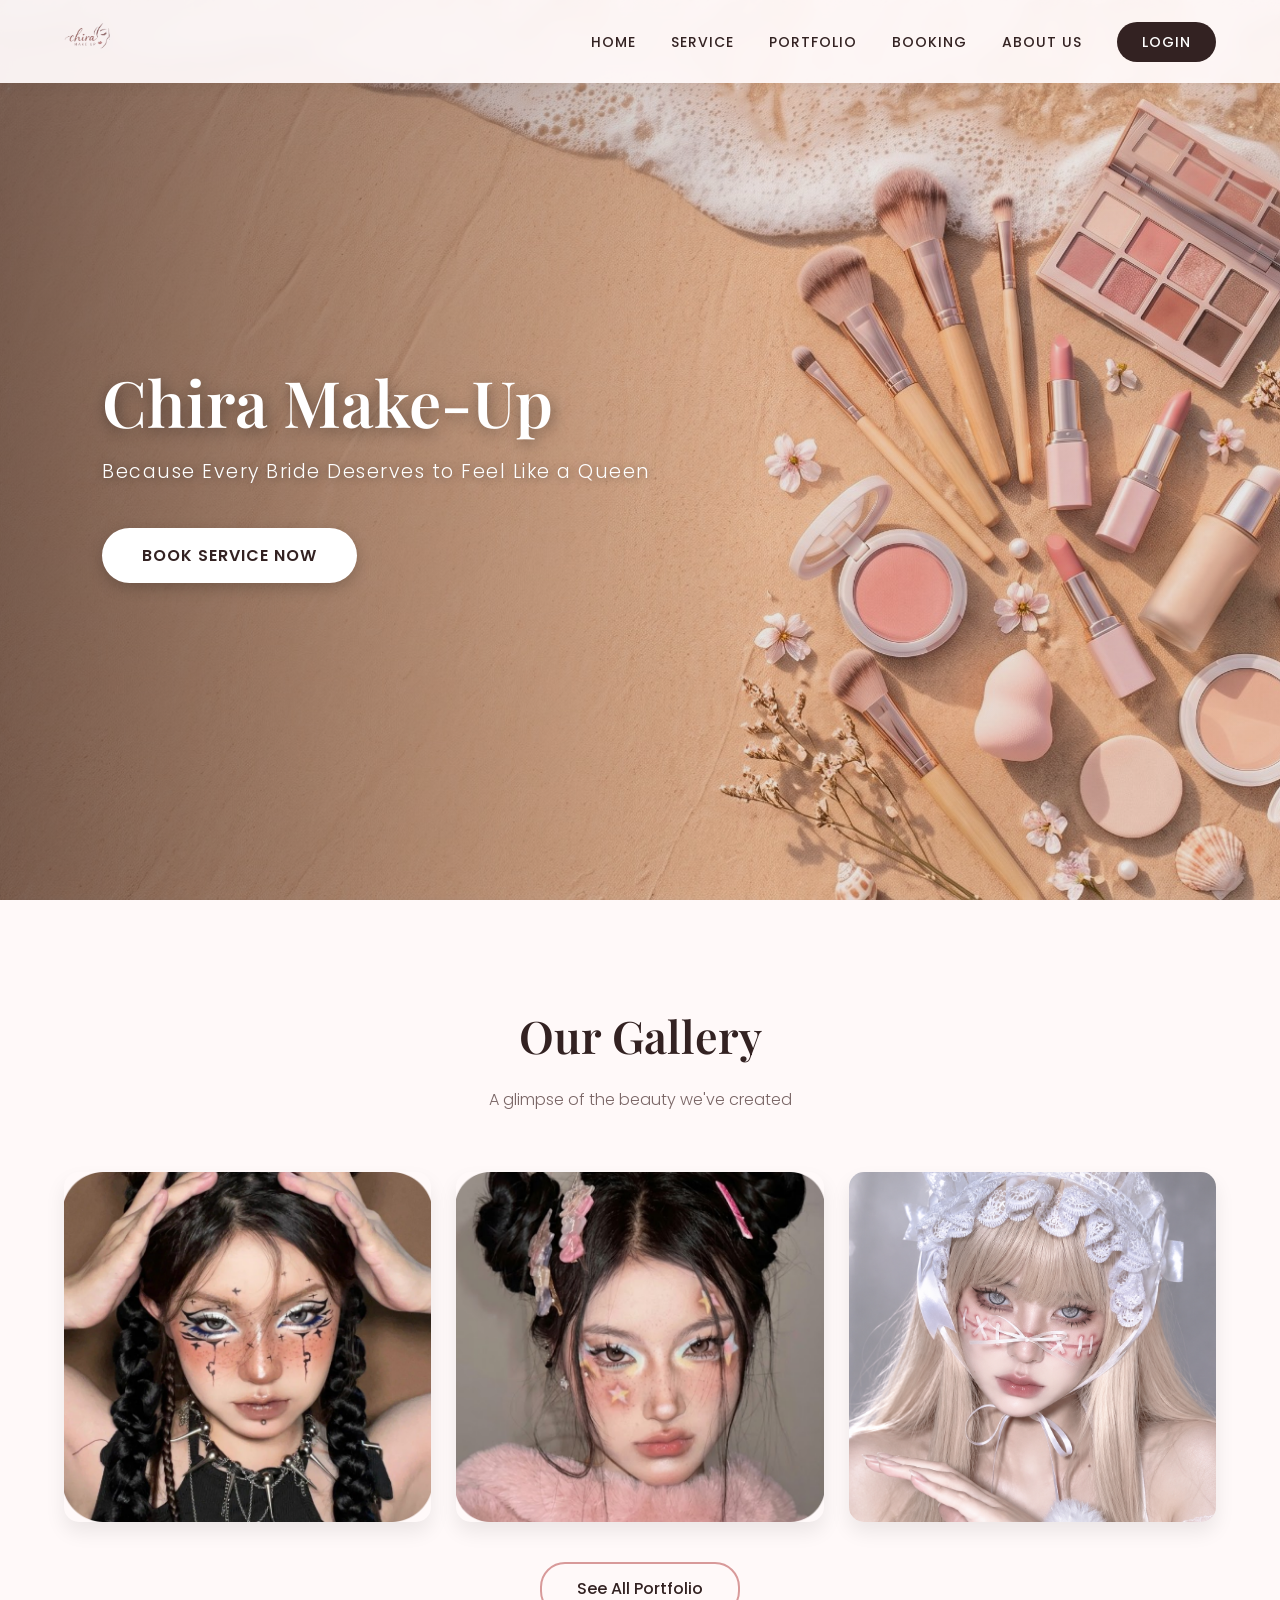
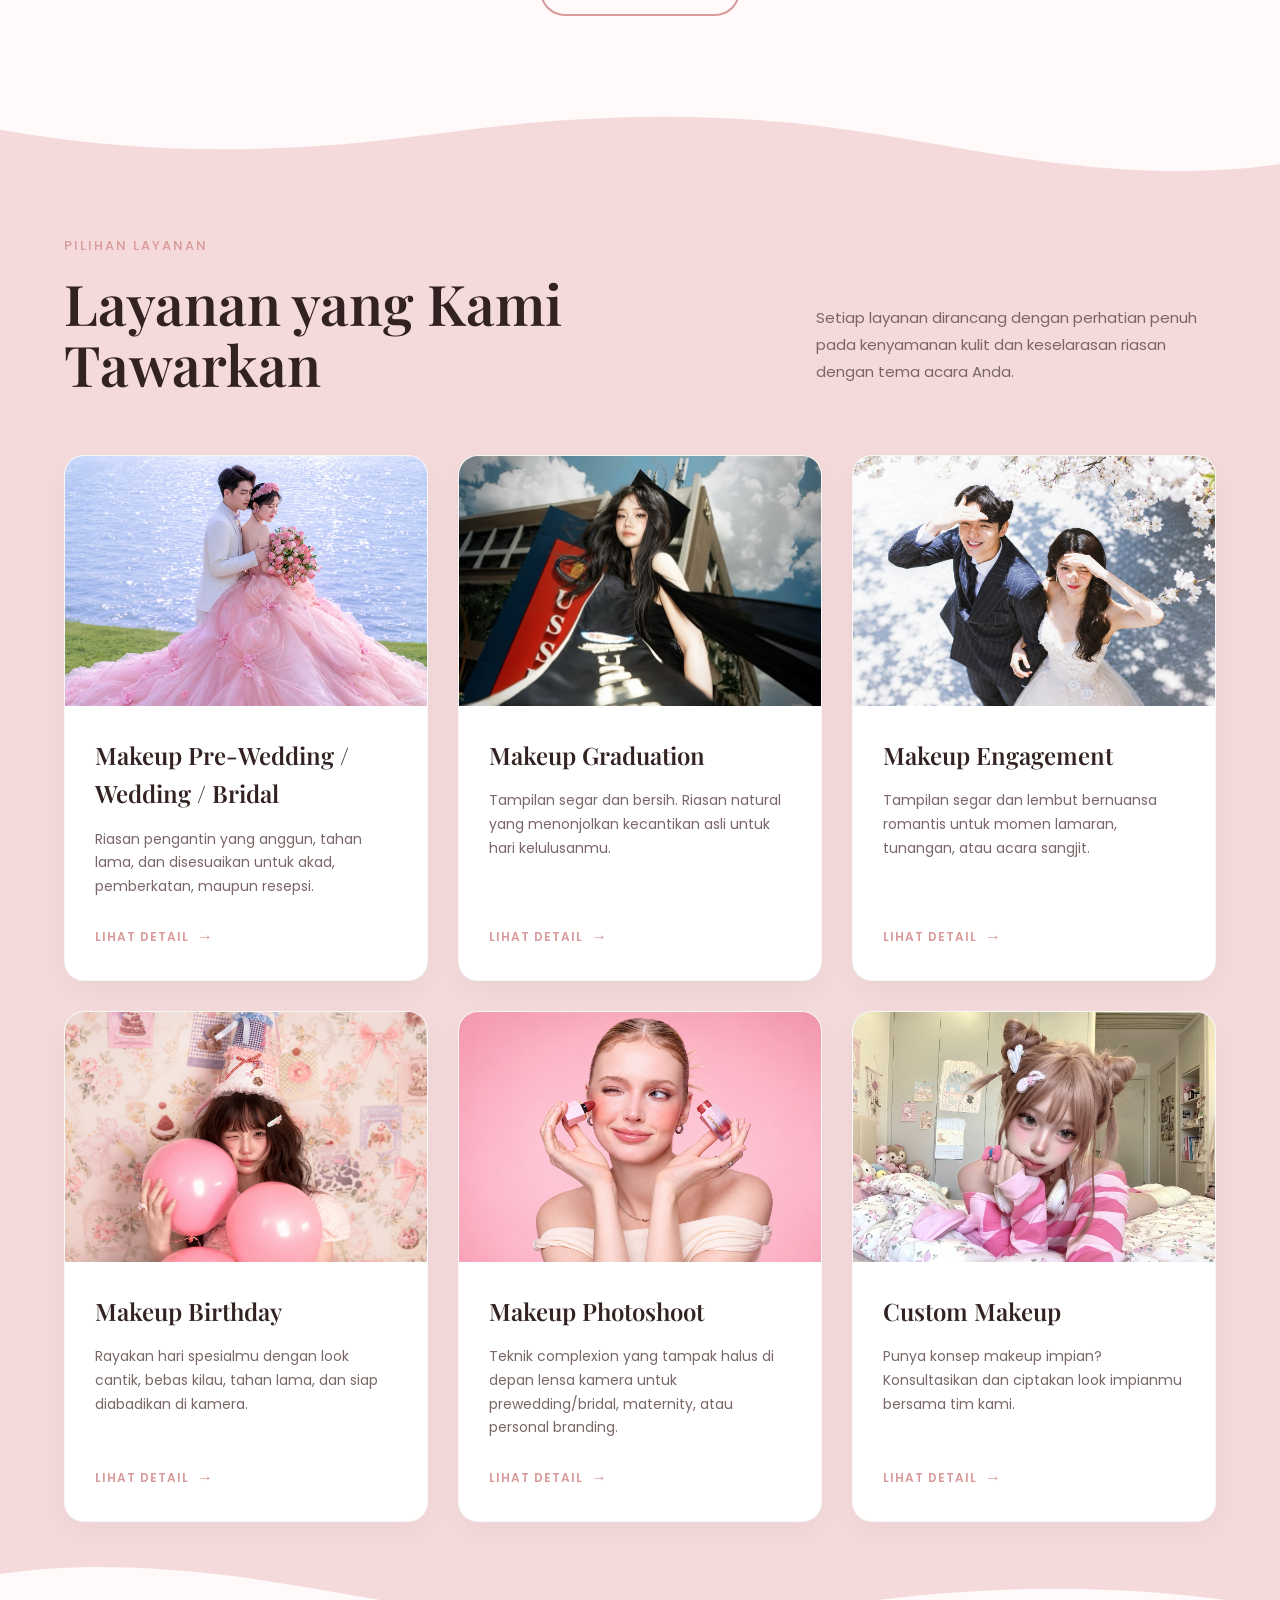
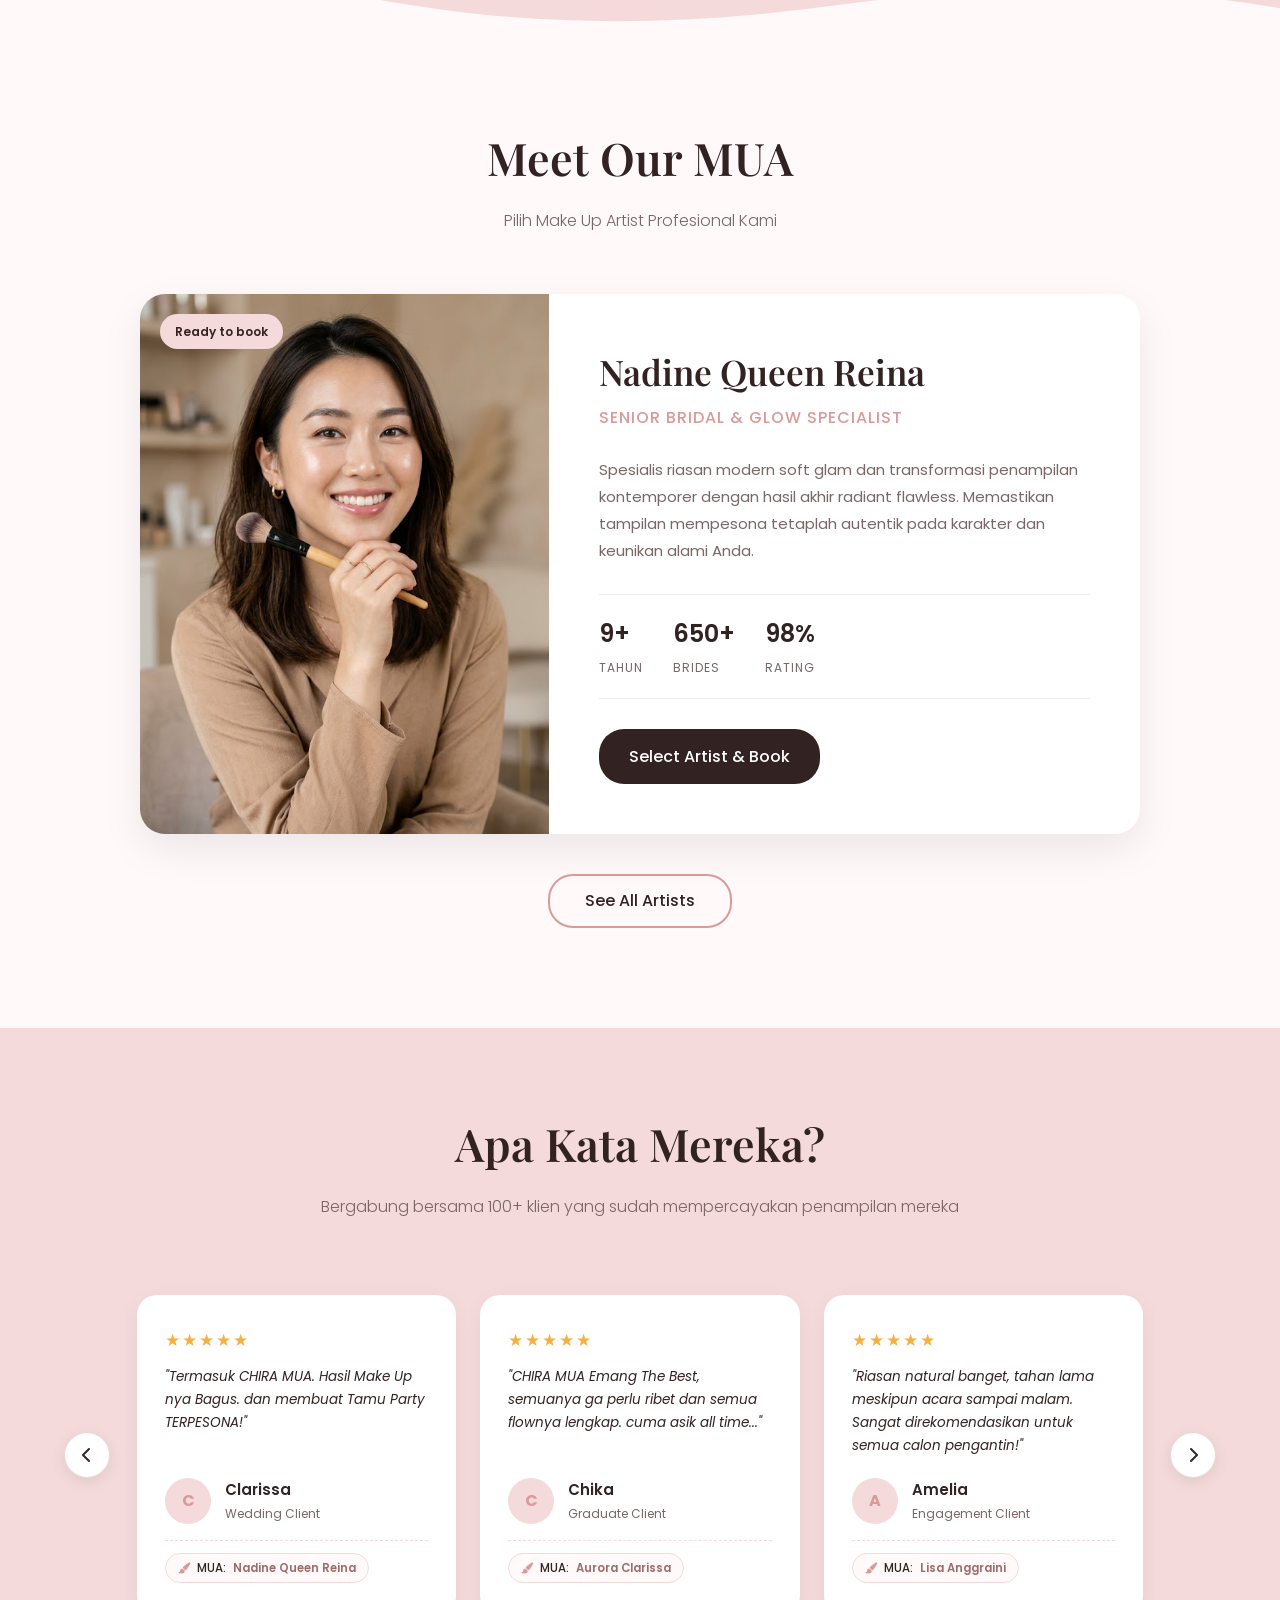
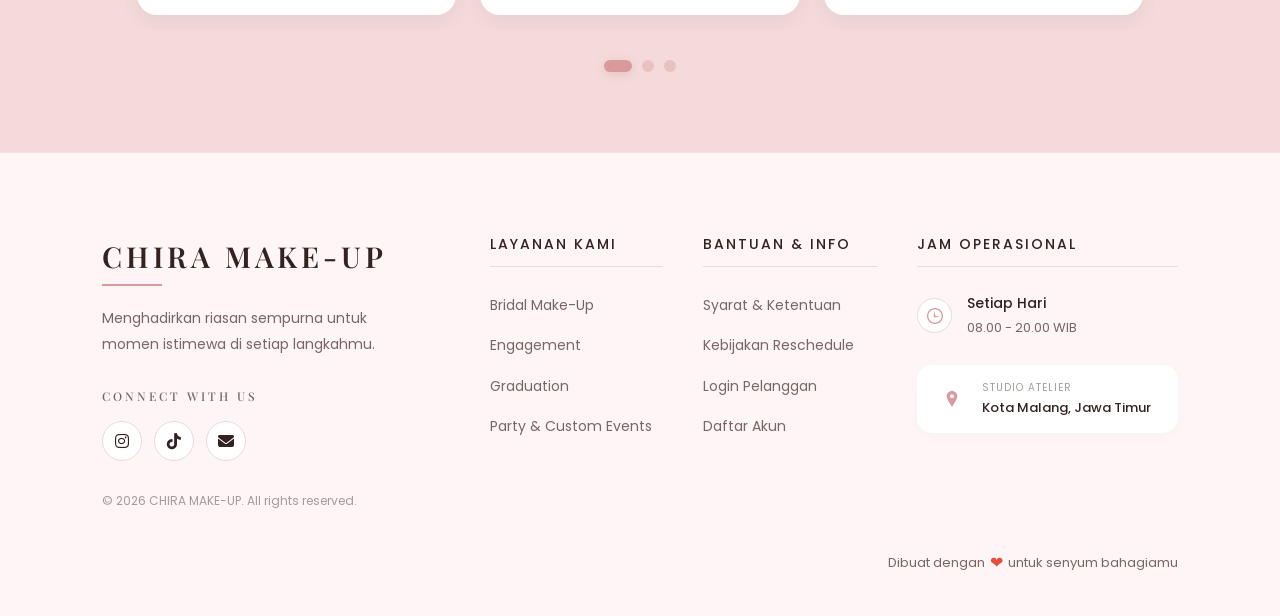
==== index.html @ bbacd6a7 "FIX ALOT OF THINGS" ====
<!DOCTYPE html>
<html lang="id">
<head>
    <meta charset="UTF-8">
    <meta name="viewport" content="width=device-width, initial-scale=1.0">
    <title>Chira Make Up | Professional MUA Malang</title>
    <link rel="icon" type="image/png" href="img/Favicon.png">

    <!-- Google Fonts: Playfair Display (Elegan) & Poppins (Modern) -->
    <link rel="preconnect" href="https://fonts.googleapis.com">
    <link rel="preconnect" href="https://fonts.gstatic.com" crossorigin>
    <link href="https://fonts.googleapis.com/css2?family=Playfair+Display:ital,wght@0,400;0,600;0,700;1,400&family=Poppins:wght@300;400;500;600&display=swap" rel="stylesheet">

    <!-- FONT AWESOME (Untuk Ikon Media Sosial) -->
    <link rel="stylesheet" href="https://cdnjs.cloudflare.com/ajax/libs/font-awesome/6.4.0/css/all.min.css">

    <!-- CSS PROFIL CUSTOMER & DROPDOWN NAVBAR -->
    <link rel="stylesheet" href="css/customer-profile.css">

    <style>
        /* --- CSS VARIABLES (Color Palet) --- */
        :root {
            --bg-color: #fff9f9;
            --primary-pink: #f4dada;
            --accent-pink: #d89a9a;
            --dark-pink: #9e6b6b;
            --text-dark: #332222;
            --text-light: #7a6666;
            --white: #ffffff;
            --font-serif: 'Playfair Display', serif;
            --font-sans: 'Poppins', sans-serif;
        }

        /* --- RESET & BASE --- */
        * {
            margin: 0;
            padding: 0;
            box-sizing: border-box;
        }

        html {
            scroll-behavior: smooth;
        }

        body {
            font-family: var(--font-sans);
            background-color: var(--bg-color);
            color: var(--text-dark);
            line-height: 1.6;
            overflow-x: hidden;
        }

        h1, h2, h3, h4 {
            font-family: var(--font-serif);
            color: var(--text-dark);
            font-weight: 600;
        }

        a {
            text-decoration: none;
            color: inherit;
        }

        /* --- NAVBAR --- */
        .navbar {
            position: fixed;
            top: 0;
            width: 100%;
            display: flex;
            justify-content: space-between;
            align-items: center;
            padding: 15px 5%;
            background-color: rgba(255, 249, 249, 0.95);
            box-shadow: 0 2px 15px rgba(0,0,0,0.05);
            z-index: 1000;
            backdrop-filter: blur(8px);
        }

        .nav-logo img {
            height: 45px;
            width: auto;
        }

        .nav-links {
            display: flex;
            gap: 35px;
            list-style: none;
            align-items: center;
        }

        .nav-links li a {
            font-size: 14px;
            font-weight: 500;
            color: var(--text-dark);
            text-transform: uppercase;
            letter-spacing: 1px;
            transition: color 0.3s;
        }

        .nav-links li a:hover {
            color: var(--accent-pink);
        }

        .nav-btn {
            background-color: var(--text-dark);
            color: var(--white) !important;
            padding: 10px 25px;
            border-radius: 20px;
            transition: background 0.3s, transform 0.2s;
        }

        .nav-btn:hover {
            background-color: var(--accent-pink);
            transform: translateY(-2px);
        }

        /* --- HERO SECTION --- */
        .hero {
            height: 100vh;
            width: 100%;
            background: linear-gradient(to right, rgba(40, 25, 25, 0.6) 0%, rgba(40, 25, 25, 0.1) 60%), url('img/bg-hero.jpg') center/cover no-repeat;
            display: flex;
            align-items: center;
            justify-content: flex-start;
            padding: 0 8%;
            position: relative;
        }

        .hero-content {
            max-width: 650px;
            color: var(--white);
            text-align: left;
            margin-top: 50px;
            animation: fadeIn 1.5s ease-out;
        }

        .hero-content h1 {
            font-size: clamp(3rem, 5vw, 4.5rem);
            color: var(--white);
            line-height: 1.1;
            margin-bottom: 20px;
            text-shadow: 2px 4px 15px rgba(0,0,0,0.4);
        }

        .hero-content p {
            font-size: clamp(1rem, 1.5vw, 1.2rem);
            margin-bottom: 40px;
            font-weight: 300;
            letter-spacing: 1.5px;
            text-shadow: 1px 1px 8px rgba(0,0,0,0.4);
        }

        .hero-btn {
            display: inline-block;
            background-color: var(--white);
            color: var(--text-dark);
            padding: 15px 40px;
            border-radius: 30px;
            font-size: 16px;
            font-weight: 600;
            letter-spacing: 1px;
            text-transform: uppercase;
            transition: 0.3s;
            box-shadow: 0 5px 15px rgba(0,0,0,0.2);
        }

        .hero-btn:hover {
            background-color: var(--accent-pink);
            color: var(--white);
            transform: translateY(-3px);
        }

        /* --- SECTION UMUM --- */
        section {
            padding: 100px 5%;
        }

        .section-title {
            text-align: center;
            font-size: 2.8rem;
            margin-bottom: 15px;
        }

        .section-subtitle {
            text-align: center;
            color: var(--text-light);
            font-size: 1rem;
            margin-bottom: 60px;
            font-weight: 300;
        }

        /* --- SHORT GALLERY --- */
        .gallery-grid {
            display: grid;
            grid-template-columns: repeat(auto-fit, minmax(280px, 1fr));
            gap: 25px;
            max-width: 1200px;
            margin: 0 auto;
        }

        .gallery-item {
            border-radius: 15px;
            overflow: hidden;
            height: 350px;
            position: relative;
            box-shadow: 0 10px 20px rgba(0,0,0,0.08);
        }

        .gallery-item img {
            width: 100%;
            height: 100%;
            object-fit: cover;
            transition: transform 0.6s ease;
        }

        .gallery-item:hover img {
            transform: scale(1.08);
        }

        .gallery-action {
            text-align: center;
            margin-top: 40px;
        }

        .btn-outline {
            display: inline-block;
            border: 2px solid var(--accent-pink);
            color: var(--text-dark);
            padding: 12px 35px;
            border-radius: 25px;
            font-weight: 500;
            transition: 0.3s;
        }

        .btn-outline:hover {
            background-color: var(--accent-pink);
            color: var(--white);
        }

        /* --- OUR SERVICE (REVISI EDITORIAL + BACKGROUND PINK) --- */
        .services {
            background-color: var(--primary-pink); /* Warna Pink */
            padding: 120px 5% 100px; 
            position: relative; 
        }

        /* Pembatas Gelombang */
        .wave-divider {
            position: absolute;
            left: 0;
            width: 100%;
            overflow: hidden;
            line-height: 0;
        }

        .wave-divider-top {
            top: 0;
        }

        .wave-divider-bottom {
            bottom: 0;
            transform: rotate(180deg);
        }

        .wave-divider svg {
            display: block;
            width: 100%;
            height: 60px; 
        }

        .wave-divider .shape-fill {
            fill: var(--bg-color); /* Warna krem/putih dari section sebelumnya */
        }

        /* CSS UNTUK HEADER & CARD LAYANAN (YANG SEBELUMNYA HILANG) */
        .services-header {
            display: flex;
            justify-content: space-between;
            align-items: flex-end;
            max-width: 1200px;
            margin: 0 auto 60px;
            gap: 40px;
        }

        .services-header-left {
            max-width: 500px;
        }

        .services-eyebrow {
            font-size: 13px;
            letter-spacing: 2px;
            text-transform: uppercase;
            color: var(--accent-pink);
            margin-bottom: 15px;
            font-weight: 500;
        }

        .services-title {
            font-family: var(--font-serif);
            font-size: 3.5rem;
            line-height: 1.1;
            color: var(--text-dark);
        }

        .services-header-right {
            max-width: 400px;
            font-size: 15px;
            color: var(--text-light);
            line-height: 1.8;
            padding-bottom: 10px;
        }

        .service-grid {
            display: grid;
            grid-template-columns: repeat(auto-fit, minmax(320px, 1fr));
            gap: 30px;
            max-width: 1200px;
            margin: 0 auto;
        }

        .service-card {
            background-color: var(--white);
            border-radius: 20px;
            overflow: hidden;
            box-shadow: 0 10px 30px rgba(0,0,0,0.04);
            transition: transform 0.3s ease, box-shadow 0.3s ease;
            display: flex;
            flex-direction: column;
            border: 1px solid rgba(0,0,0,0.03);
        }

        .service-card:hover {
            transform: translateY(-10px);
            box-shadow: 0 20px 40px rgba(0,0,0,0.08);
        }

        .service-img-wrapper {
            width: 100%;
            height: 250px;
            overflow: hidden;
        }

        .service-img-wrapper img {
            width: 100%;
            height: 100%;
            object-fit: cover;
            transition: transform 0.5s ease;
        }

        .service-card:hover .service-img-wrapper img {
            transform: scale(1.05);
        }

        .service-content {
            padding: 30px;
            display: flex;
            flex-direction: column;
            flex-grow: 1;
        }

        .service-content h3 {
            font-size: 1.5rem;
            margin-bottom: 15px;
            color: var(--text-dark);
        }

        .service-content p {
            font-size: 14px;
            color: var(--text-light);
            margin-bottom: 25px;
            line-height: 1.7;
            flex-grow: 1;
        }

        .service-link {
            display: inline-flex;
            align-items: center;
            font-size: 12px;
            font-weight: 600;
            text-transform: uppercase;
            letter-spacing: 1px;
            color: var(--accent-pink);
            transition: color 0.3s;
            margin-top: auto;
        }

        .service-link:hover {
            color: var(--dark-pink);
        }

        .service-link span {
            margin-left: 8px;
            transition: margin-left 0.3s;
            font-size: 16px;
        }

        .service-link:hover span {
            margin-left: 12px;
        }

        /* --- MEET OUR ARTIST --- */
        .artist-section {
            background-color: var(--bg-color);
        }

        .artist-card {
            display: flex;
            background-color: var(--white);
            border-radius: 25px;
            overflow: hidden;
            box-shadow: 0 15px 40px rgba(0,0,0,0.08);
            max-width: 1000px;
            margin: 0 auto;
        }

        .artist-image {
            flex: 1;
            position: relative;
            min-height: 500px;
        }

        .artist-image img {
            width: 100%;
            height: 100%;
            object-fit: cover;
            position: absolute;
            top: 0;
            left: 0;
        }

        .artist-badge {
            position: absolute;
            top: 20px;
            left: 20px;
            background-color: var(--primary-pink);
            color: var(--text-dark);
            padding: 8px 15px;
            border-radius: 20px;
            font-size: 12px;
            font-weight: 600;
            z-index: 2;
        }

        .artist-info {
            flex: 1.2;
            padding: 50px;
            display: flex;
            flex-direction: column;
            justify-content: center;
        }

        .artist-name {
            font-size: 2.2rem;
            margin-bottom: 5px;
        }

        .artist-title {
            font-size: 1rem;
            color: var(--accent-pink);
            font-weight: 500;
            margin-bottom: 25px;
            text-transform: uppercase;
            letter-spacing: 1px;
        }

        .artist-bio {
            font-size: 15px;
            color: var(--text-light);
            margin-bottom: 30px;
            line-height: 1.8;
        }

        .artist-stats {
            display: flex;
            gap: 30px;
            margin-bottom: 30px;
            padding: 20px 0;
            border-top: 1px solid #eee;
            border-bottom: 1px solid #eee;
        }

        .stat-item h4 {
            font-family: var(--font-sans);
            font-size: 1.5rem;
            margin-bottom: 5px;
        }

        .stat-item p {
            font-size: 12px;
            color: var(--text-light);
            text-transform: uppercase;
            letter-spacing: 1px;
        }

        .artist-btn {
            background-color: var(--text-dark);
            color: var(--white);
            padding: 15px 30px;
            border-radius: 25px;
            text-align: center;
            font-weight: 500;
            transition: 0.3s;
            display: inline-block;
            width: fit-content;
        }

        .artist-btn:hover {
            background-color: var(--accent-pink);
        }

        /* --- TESTIMONIALS CAROUSEL --- */
        .testimonials {
            background-color: var(--primary-pink);
            position: relative;
            padding: 80px 5%;
        }

        .testi-carousel-wrapper {
            position: relative;
            max-width: 1240px;
            margin: 0 auto;
            display: flex;
            align-items: center;
            gap: 15px;
        }

        .testi-carousel-viewport {
            width: 100%;
            overflow: hidden;
            padding: 15px 0;
        }

        .testi-track {
            display: flex;
            transition: transform 0.5s ease-in-out;
            will-change: transform;
        }

        .testi-card-item {
            flex: 0 0 33.333333%;
            padding: 0 12px;
            box-sizing: border-box;
            display: flex;
        }

        .testi-card {
            background-color: var(--white);
            padding: 32px 28px;
            border-radius: 20px;
            box-shadow: 0 8px 25px rgba(0, 0, 0, 0.05);
            display: flex;
            flex-direction: column;
            justify-content: space-between;
            width: 100%;
            box-sizing: border-box;
            transition: transform 0.3s ease, box-shadow 0.3s ease;
        }

        .testi-card:hover {
            transform: translateY(-5px);
            box-shadow: 0 15px 35px rgba(216, 154, 154, 0.25);
        }

        .testi-stars {
            color: #f5b041;
            margin-bottom: 12px;
            font-size: 17px;
            letter-spacing: 2px;
        }

        .testi-text {
            font-style: italic;
            color: var(--text-dark);
            margin-bottom: 20px;
            line-height: 1.7;
            font-size: 13.5px;
            flex-grow: 1;
        }

        .testi-user {
            display: flex;
            align-items: center;
            gap: 14px;
        }

        .testi-avatar {
            width: 46px;
            height: 46px;
            border-radius: 50%;
            background-color: var(--primary-pink);
            display: flex;
            align-items: center;
            justify-content: center;
            font-weight: 700;
            color: var(--accent-pink);
            font-size: 16px;
            flex-shrink: 0;
        }

        .testi-info h5 {
            font-family: var(--font-sans);
            font-size: 15px;
            font-weight: 600;
            margin-bottom: 2px;
            color: var(--text-dark);
        }

        .testi-info p {
            font-size: 12px;
            color: var(--text-light);
            margin: 0;
        }

        .testi-handled {
            margin-top: 16px;
            padding-top: 12px;
            border-top: 1px dashed var(--primary-pink);
            display: flex;
            align-items: center;
        }

        .testi-artist-pill {
            display: inline-flex;
            align-items: center;
            gap: 7px;
            background-color: var(--bg-color);
            color: var(--text-dark);
            border: 1px solid var(--primary-pink);
            padding: 5px 12px;
            border-radius: 20px;
            font-size: 11.5px;
            font-weight: 500;
            text-decoration: none;
            transition: all 0.3s ease;
        }

        .testi-artist-pill i {
            color: var(--accent-pink);
            font-size: 11px;
            transition: transform 0.3s ease;
        }

        .testi-artist-pill strong {
            color: var(--dark-pink);
            font-weight: 600;
        }

        .testi-artist-pill:hover {
            background-color: #fff0f0;
            border-color: var(--accent-pink);
            color: var(--dark-pink);
            transform: translateY(-2px);
            box-shadow: 0 4px 12px rgba(216, 154, 154, 0.2);
        }

        .testi-artist-pill:hover i {
            transform: rotate(-15deg);
        }

        /* Nav Buttons */
        .testi-nav-btn {
            width: 46px;
            height: 46px;
            border-radius: 50%;
            background-color: var(--white);
            color: var(--text-dark);
            border: 1px solid rgba(216, 154, 154, 0.4);
            display: flex;
            align-items: center;
            justify-content: center;
            font-size: 16px;
            cursor: pointer;
            flex-shrink: 0;
            transition: all 0.3s ease;
            box-shadow: 0 4px 15px rgba(0, 0, 0, 0.08);
            z-index: 5;
        }

        .testi-nav-btn:hover {
            background-color: var(--accent-pink);
            color: var(--white);
            border-color: var(--accent-pink);
            transform: scale(1.08);
            box-shadow: 0 6px 20px rgba(216, 154, 154, 0.35);
        }

        .testi-nav-btn:active {
            transform: scale(0.95);
        }

        /* Dots */
        .testi-dots {
            display: flex;
            justify-content: center;
            align-items: center;
            gap: 10px;
            margin-top: 30px;
        }

        .testi-dot {
            width: 12px;
            height: 12px;
            border-radius: 50%;
            background-color: rgba(216, 154, 154, 0.4);
            border: none;
            padding: 0;
            cursor: pointer;
            transition: all 0.3s ease;
        }

        .testi-dot:hover {
            background-color: var(--accent-pink);
            transform: scale(1.15);
        }

        .testi-dot.active {
            width: 28px;
            border-radius: 10px;
            background-color: var(--accent-pink);
            box-shadow: 0 2px 8px rgba(216, 154, 154, 0.4);
        }

        /* Responsive rules */
        @media (max-width: 768px) {
            .testi-card-item {
                flex: 0 0 100%;
                padding: 0 4px;
            }

            .testi-carousel-wrapper {
                gap: 8px;
            }

            .testi-nav-btn {
                width: 38px;
                height: 38px;
                font-size: 13px;
            }
        }

        /* --- FOOTER (REVISI PREMIUM) --- */
        .site-footer {
            background-color: #fdf5f6;
            padding: 80px 8% 40px;
            border-top: 1px solid #f0e5e5;
            font-family: var(--font-sans);
        }

        .footer-container {
            display: grid;
            grid-template-columns: 2fr 1fr 1fr 1.5fr;
            gap: 40px;
            max-width: 1200px;
            margin: 0 auto;
        }

        .brand-col h2 {
            font-family: var(--font-serif);
            font-size: 1.8rem;
            letter-spacing: 4px;
            margin-bottom: 5px;
            color: var(--text-dark);
        }

        .brand-col .title-line {
            width: 60px;
            height: 2px;
            background-color: var(--accent-pink);
            margin-bottom: 20px;
        }

        .brand-col .tagline {
            font-size: 14px;
            color: var(--text-light);
            line-height: 1.8;
            margin-bottom: 30px;
            max-width: 300px;
        }

        .connect-title {
            font-size: 12px;
            letter-spacing: 3px;
            color: var(--text-light);
            text-transform: uppercase;
            margin-bottom: 15px;
            font-weight: 500;
        }

        .social-links {
            display: flex;
            gap: 12px;
            margin-bottom: 30px;
        }

        .social-links a {
            display: flex;
            align-items: center;
            justify-content: center;
            width: 40px;
            height: 40px;
            border-radius: 50%;
            background-color: var(--white);
            border: 1px solid #ebdada;
            color: var(--text-dark);
            transition: all 0.3s ease;
            font-size: 16px;
        }

        .social-links a:hover {
            background-color: var(--accent-pink);
            color: var(--white);
            border-color: var(--accent-pink);
            transform: translateY(-3px);
        }

        .copyright-text {
            font-size: 12px;
            color: #a89a9a;
        }

        .footer-col h3 {
            font-family: var(--font-sans);
            font-size: 14px;
            letter-spacing: 2px;
            text-transform: uppercase;
            color: var(--text-dark);
            margin-bottom: 10px;
            font-weight: 500;
        }

        .footer-col .line {
            width: 100%;
            height: 1px;
            background-color: #ebdada;
            margin-bottom: 25px;
        }

        .footer-col ul {
            list-style: none;
        }

        .footer-col ul li {
            margin-bottom: 15px;
        }

        .footer-col ul li a {
            font-size: 14px;
            color: var(--text-light);
            transition: color 0.3s ease;
        }

        .footer-col ul li a:hover {
            color: var(--accent-pink);
        }

        .op-item {
            display: flex;
            align-items: center;
            gap: 15px;
            margin-bottom: 20px;
        }

        .op-icon {
            width: 35px;
            height: 35px;
            border-radius: 50%;
            background-color: var(--white);
            border: 1px solid #ebdada;
            display: flex;
            align-items: center;
            justify-content: center;
            flex-shrink: 0;
            color: var(--accent-pink);
        }

        .op-icon svg {
            width: 16px;
            height: 16px;
            fill: currentColor;
        }

        .op-text strong {
            display: block;
            font-size: 14px;
            color: var(--text-dark);
            font-weight: 500;
        }

        .op-text span {
            font-size: 13px;
            color: var(--text-light);
        }

        .studio-box {
            display: flex;
            align-items: center;
            gap: 15px;
            background-color: var(--white);
            padding: 15px 20px;
            border-radius: 15px;
            box-shadow: 0 5px 15px rgba(0,0,0,0.02);
            margin-top: 25px;
        }

        .studio-box .op-icon {
            border: none;
            background-color: transparent;
            width: 30px;
            height: 30px;
        }

        .studio-box .op-text .label {
            font-size: 10px;
            letter-spacing: 1px;
            text-transform: uppercase;
            color: #a89a9a;
            display: block;
            margin-bottom: 2px;
        }

        .studio-box .op-text strong {
            font-size: 13px;
        }

        .footer-bottom-wrap {
            max-width: 1200px;
            margin: 40px auto 0;
            display: flex;
            justify-content: flex-end;
        }

        .made-with-love {
            font-size: 13px;
            color: var(--text-light);
            display: flex;
            align-items: center;
            gap: 5px;
        }

        /* --- ANIMASI --- */
        @keyframes fadeIn {
            from { opacity: 0; transform: translateY(20px); }
            to { opacity: 1; transform: translateY(0); }
        }

        /* --- RESPONSIVE --- */
        @media (max-width: 992px) {
            .footer-container {
                grid-template-columns: 1fr 1fr;
            }
        }

        @media (max-width: 900px) {
            .services-header {
                flex-direction: column;
                align-items: flex-start;
                gap: 20px;
            }
            .services-title {
                font-size: 2.8rem;
            }
            .artist-card {
                flex-direction: column;
            }
            .artist-image {
                min-height: 400px;
            }
            .artist-info {
                padding: 30px;
            }
        }

        @media (max-width: 768px) {
            .nav-links {
                display: none;
            }
            .hero {
                background: linear-gradient(to bottom, rgba(40, 25, 25, 0.7) 0%, rgba(40, 25, 25, 0.4) 100%), url('img/bg-hero.jpg') center/cover no-repeat;
                justify-content: center;
                padding: 0 20px;
            }
            .hero-content {
                text-align: center;
            }
            .section-title {
                font-size: 2.2rem;
            }
            .hero-content h1 {
                font-size: 2.8rem;
            }
            .artist-stats {
                flex-wrap: wrap;
                gap: 20px;
            }
            .site-footer {
                padding: 60px 5% 30px;
            }
            .footer-container {
                grid-template-columns: 1fr;
                gap: 40px;
            }
            .footer-bottom-wrap {
                justify-content: center;
                margin-top: 30px;
            }
            .brand-col .tagline {
                max-width: 100%;
            }
        }
    </style>
</head>
<body>

    <!-- NAVBAR -->
    <nav class="navbar">
        <div class="nav-logo">
            <img src="img/CHIRA_LOGO-removebg-preview.png" alt="Chira Make Up Logo">
        </div>
        <ul class="nav-links">
            <li><a href="#home">Home</a></li>
            <li><a href="#service">Service</a></li>
            <li><a href="Portfolio.html">Portfolio</a></li>
            <li><a href="booking.html">Booking</a></li>
            <li><a href="staffmua.html">About Us</a></li>
            <li id="nav-login-item"><a href="login.html" class="nav-btn">Login</a></li>
        </ul>
    </nav>

    <!-- HERO SECTION -->
    <section id="home" class="hero">
        <div class="hero-content">
            <h1>Chira Make-Up</h1>
            <p>Because Every Bride Deserves to Feel Like a Queen</p>
            <a href="booking.html" class="hero-btn">Book Service Now</a>
        </div>
    </section>

    <!-- SHORT GALLERY -->
    <section id="portfolio" class="gallery">
        <h2 class="section-title">Our Gallery</h2>
        <p class="section-subtitle">A glimpse of the beauty we've created</p>
        
        <div class="gallery-grid">
            <div class="gallery-item">
                <img src="img/Gallery-1.png" alt="Bridal Makeup">
            </div>
            <div class="gallery-item">
                <img src="img/Gallery-2.png" alt="Graduation Makeup">
            </div>
            <div class="gallery-item">
                <img src="img/Portfolio-custom1-after.png" alt="Photoshoot Makeup">
            </div>
        </div>
        <div class="gallery-action">
            <a href="Portfolio.html" class="btn-outline">See All Portfolio</a>
        </div>
    </section>

    <!-- OUR SERVICE (UTUH DAN RAPI) -->
    <section id="service" class="services">
        
        <!-- PEMBATAS ATAS -->
        <div class="wave-divider wave-divider-top">
            <svg data-name="Layer 1" xmlns="http://www.w3.org/2000/svg" viewBox="0 0 1200 120" preserveAspectRatio="none">
                <path d="M321.39,56.44c58-10.79,114.16-30.13,172-41.86,82.39-16.72,168.19-17.73,250.45-.39C823.78,31,906.67,72,985.66,92.83c70.05,18.48,146.53,26.09,214.34,3V0H0V27.35A600.21,600.21,0,0,0,321.39,56.44Z" class="shape-fill"></path>
            </svg>
        </div>

        <!-- Header Layanan -->
        <div class="services-header">
            <div class="services-header-left">
                <p class="services-eyebrow">PILIHAN LAYANAN</p>
                <h2 class="services-title">Layanan yang Kami Tawarkan</h2>
            </div>
            <div class="services-header-right">
                <p>Setiap layanan dirancang dengan perhatian penuh pada kenyamanan kulit dan keselarasan riasan dengan tema acara Anda.</p>
            </div>
        </div>

        <!-- Grid Kartu Layanan -->
        <div class="service-grid">
            
            <!-- Kartu 1: Wedding -->
            <div class="service-card">
                <div class="service-img-wrapper">
                    <img src="img/service-wedding.png" alt="Bridal Makeup">
                </div>
                <div class="service-content">
                    <h3>Makeup Pre-Wedding / Wedding / Bridal</h3>
                    <p>Riasan pengantin yang anggun, tahan lama, dan disesuaikan untuk akad, pemberkatan, maupun resepsi.</p>
                    <a href="booking.html" class="service-link">Lihat Detail <span>&rarr;</span></a>
                </div>
            </div>

            <!-- Kartu 2: Graduation -->
            <div class="service-card">
                <div class="service-img-wrapper">
                    <img src="img/service-graduation.jpg" alt="Graduation Makeup">
                </div>
                <div class="service-content">
                    <h3>Makeup Graduation</h3>
                    <p>Tampilan segar dan bersih. Riasan natural yang menonjolkan kecantikan asli untuk hari kelulusanmu.</p>
                    <a href="booking.html" class="service-link">Lihat Detail <span>&rarr;</span></a>
                </div>
            </div>

            <!-- Kartu 3: Engagement -->
            <div class="service-card">
                <div class="service-img-wrapper">
                    <img src="img/service-engagement.png" alt="Engagement Makeup">
                </div>
                <div class="service-content">
                    <h3>Makeup Engagement</h3>
                    <p>Tampilan segar dan lembut bernuansa romantis untuk momen lamaran, tunangan, atau acara sangjit.</p>
                    <a href="booking.html" class="service-link">Lihat Detail <span>&rarr;</span></a>
                </div>
            </div>

            <!-- Kartu 4: Birthday -->
            <div class="service-card">
                <div class="service-img-wrapper">
                    <img src="img/service-birthday.png" alt="Birthday Makeup">
                </div>
                <div class="service-content">
                    <h3>Makeup Birthday</h3>
                    <p>Rayakan hari spesialmu dengan look cantik, bebas kilau, tahan lama, dan siap diabadikan di kamera.</p>
                    <a href="booking.html" class="service-link">Lihat Detail <span>&rarr;</span></a>
                </div>
            </div>

            <!-- Kartu 5: Photoshoot -->
            <div class="service-card">
                <div class="service-img-wrapper">
                    <img src="img/service-photoshoot.png" alt="Photoshoot Makeup">
                </div>
                <div class="service-content">
                    <h3>Makeup Photoshoot</h3>
                    <p>Teknik complexion yang tampak halus di depan lensa kamera untuk prewedding/bridal, maternity, atau personal branding.</p>
                    <a href="booking.html" class="service-link">Lihat Detail <span>&rarr;</span></a>
                </div>
            </div>

            <!-- Kartu 6: Custom -->
            <div class="service-card">
                <div class="service-img-wrapper">
                    <img src="img/service-custom.jpg" alt="Custom Makeup">
                </div>
                <div class="service-content">
                    <h3>Custom Makeup</h3>
                    <p>Punya konsep makeup impian? Konsultasikan dan ciptakan look impianmu bersama tim kami.</p>
                    <a href="booking.html" class="service-link">Lihat Detail <span>&rarr;</span></a>
                </div>
            </div>

        </div>

        <!-- PEMBATAS BAWAH -->
        <div class="wave-divider wave-divider-bottom">
            <svg data-name="Layer 1" xmlns="http://www.w3.org/2000/svg" viewBox="0 0 1200 120" preserveAspectRatio="none">
                <path d="M321.39,56.44c58-10.79,114.16-30.13,172-41.86,82.39-16.72,168.19-17.73,250.45-.39C823.78,31,906.67,72,985.66,92.83c70.05,18.48,146.53,26.09,214.34,3V0H0V27.35A600.21,600.21,0,0,0,321.39,56.44Z" class="shape-fill"></path>
            </svg>
        </div>

    </section>

    <!-- MEET OUR ARTIST -->
    <section id="artist" class="artist-section">
        <h2 class="section-title">Meet Our MUA</h2>
        <p class="section-subtitle">Pilih Make Up Artist Profesional Kami</p>

        <div class="artist-card">
            <div class="artist-image">
                <div class="artist-badge">Ready to book</div>
                <img src="img/MUA-STAFF-Nadine.png" alt="Nadine Queen Reina">
            </div>
            <div class="artist-info">
                <h3 class="artist-name">Nadine Queen Reina</h3>
                <div class="artist-title">Senior Bridal & Glow Specialist</div>
                
                <p class="artist-bio">
                    Spesialis riasan modern soft glam dan transformasi penampilan kontemporer dengan hasil akhir radiant flawless. Memastikan tampilan mempesona tetaplah autentik pada karakter dan keunikan alami Anda.
                </p>

                <div class="artist-stats">
                    <div class="stat-item">
                        <h4>9+</h4>
                        <p>Tahun</p>
                    </div>
                    <div class="stat-item">
                        <h4>650+</h4>
                        <p>Brides</p>
                    </div>
                    <div class="stat-item">
                        <h4>98%</h4>
                        <p>Rating</p>
                    </div>
                </div>

                <a href="booking.html" class="artist-btn">Select Artist & Book</a>
            </div>
        </div>
        <div class="gallery-action">
            <a href="staffmua.html" class="btn-outline">See All Artists</a>
        </div>
    </section>

    <!-- TESTIMONIALS -->
    <section class="testimonials" id="testimonials">
        <h2 class="section-title">Apa Kata Mereka?</h2>
        <p class="section-subtitle">Bergabung bersama 100+ klien yang sudah mempercayakan penampilan mereka</p>

        <div class="testi-carousel-wrapper">
            <!-- Tombol Navigasi Kiri -->
            <button class="testi-nav-btn prev-btn" id="testiPrevBtn" aria-label="Slide Sebelumnya">
                <i class="fa-solid fa-chevron-left"></i>
            </button>

            <!-- Viewport Slider -->
            <div class="testi-carousel-viewport" id="testiViewport">
                <div class="testi-track" id="testiTrack">
                    <!-- Kartu 1: Clarissa -->
                    <div class="testi-card-item">
                        <div class="testi-card">
                            <div class="testi-stars">★★★★★</div>
                            <p class="testi-text">"Termasuk CHIRA MUA. Hasil Make Up nya Bagus. dan membuat Tamu Party TERPESONA!"</p>
                            <div class="testi-user">
                                <div class="testi-avatar">C</div>
                                <div class="testi-info">
                                    <h5>Clarissa</h5>
                                    <p>Wedding Client</p>
                                </div>
                            </div>
                            <div class="testi-handled">
                                <a href="staffmua.html#artists-team" class="testi-artist-pill" title="Lihat profil MUA Artist">
                                    <i class="fa-solid fa-paintbrush"></i> MUA: <strong>Nadine Queen Reina</strong>
                                </a>
                            </div>
                        </div>
                    </div>

                    <!-- Kartu 2: Chika -->
                    <div class="testi-card-item">
                        <div class="testi-card">
                            <div class="testi-stars">★★★★★</div>
                            <p class="testi-text">"CHIRA MUA Emang The Best, semuanya ga perlu ribet dan semua flownya lengkap. cuma asik all time..."</p>
                            <div class="testi-user">
                                <div class="testi-avatar">C</div>
                                <div class="testi-info">
                                    <h5>Chika</h5>
                                    <p>Graduate Client</p>
                                </div>
                            </div>
                            <div class="testi-handled">
                                <a href="staffmua.html#artists-team" class="testi-artist-pill" title="Lihat profil MUA Artist">
                                    <i class="fa-solid fa-paintbrush"></i> MUA: <strong>Aurora Clarissa</strong>
                                </a>
                            </div>
                        </div>
                    </div>

                    <!-- Kartu 3: Amelia -->
                    <div class="testi-card-item">
                        <div class="testi-card">
                            <div class="testi-stars">★★★★★</div>
                            <p class="testi-text">"Riasan natural banget, tahan lama meskipun acara sampai malam. Sangat direkomendasikan untuk semua calon pengantin!"</p>
                            <div class="testi-user">
                                <div class="testi-avatar">A</div>
                                <div class="testi-info">
                                    <h5>Amelia</h5>
                                    <p>Engagement Client</p>
                                </div>
                            </div>
                            <div class="testi-handled">
                                <a href="staffmua.html#artists-team" class="testi-artist-pill" title="Lihat profil MUA Artist">
                                    <i class="fa-solid fa-paintbrush"></i> MUA: <strong>Lisa Anggraini</strong>
                                </a>
                            </div>
                        </div>
                    </div>

                    <!-- Kartu 4: Felicia Tan -->
                    <div class="testi-card-item">
                        <div class="testi-card">
                            <div class="testi-stars">★★★★★</div>
                            <p class="testi-text">"Sesi photoshoot komersial berjalan mulus. Look makeup-nya on-point banget di depan kamera dan sangat tahan lama!"</p>
                            <div class="testi-user">
                                <div class="testi-avatar">F</div>
                                <div class="testi-info">
                                    <h5>Felicia Tan</h5>
                                    <p>Fashion Photoshoot</p>
                                </div>
                            </div>
                            <div class="testi-handled">
                                <a href="staffmua.html#artists-team" class="testi-artist-pill" title="Lihat profil MUA Artist">
                                    <i class="fa-solid fa-paintbrush"></i> MUA: <strong>Draco Sebastian</strong>
                                </a>
                            </div>
                        </div>
                    </div>

                    <!-- Kartu 5: Stephanie W. -->
                    <div class="testi-card-item">
                        <div class="testi-card">
                            <div class="testi-stars">★★★★★</div>
                            <p class="testi-text">"Hasil riasan airbrush-nya sangat halus dan mulus. Berasa sangat istimewa di hari pernikahan impian saya."</p>
                            <div class="testi-user">
                                <div class="testi-avatar">S</div>
                                <div class="testi-info">
                                    <h5>Stephanie W.</h5>
                                    <p>Bridal Airbrush Client</p>
                                </div>
                            </div>
                            <div class="testi-handled">
                                <a href="staffmua.html#artists-team" class="testi-artist-pill" title="Lihat profil MUA Artist">
                                    <i class="fa-solid fa-paintbrush"></i> MUA: <strong>Marco Pratama</strong>
                                </a>
                            </div>
                        </div>
                    </div>

                    <!-- Kartu 6: Valerie Natasha -->
                    <div class="testi-card-item">
                        <div class="testi-card">
                            <div class="testi-stars">★★★★★</div>
                            <p class="testi-text">"Makeup glamor untuk acara gala dinner sukses mencuri perhatian. Warnanya pas, elegan, dan tidak menor sama sekali."</p>
                            <div class="testi-user">
                                <div class="testi-avatar">V</div>
                                <div class="testi-info">
                                    <h5>Valerie Natasha</h5>
                                    <p>High Glamour Party</p>
                                </div>
                            </div>
                            <div class="testi-handled">
                                <a href="staffmua.html#artists-team" class="testi-artist-pill" title="Lihat profil MUA Artist">
                                    <i class="fa-solid fa-paintbrush"></i> MUA: <strong>Thania Aurelia Putri</strong>
                                </a>
                            </div>
                        </div>
                    </div>

                    <!-- Kartu 7: Nabila Larasati -->
                    <div class="testi-card-item">
                        <div class="testi-card">
                            <div class="testi-stars">★★★★★</div>
                            <p class="testi-text">"Sesi prewedding outdoor dari pagi sampai sore riasannya tetap fresh glowing. MUA-nya super ramah dan komunikatif!"</p>
                            <div class="testi-user">
                                <div class="testi-avatar">N</div>
                                <div class="testi-info">
                                    <h5>Nabila Larasati</h5>
                                    <p>Pre-Wedding Outdoor</p>
                                </div>
                            </div>
                            <div class="testi-handled">
                                <a href="staffmua.html#artists-team" class="testi-artist-pill" title="Lihat profil MUA Artist">
                                    <i class="fa-solid fa-paintbrush"></i> MUA: <strong>Nadine Queen Reina</strong>
                                </a>
                            </div>
                        </div>
                    </div>

                    <!-- Kartu 8: Kezia Rahma -->
                    <div class="testi-card-item">
                        <div class="testi-card">
                            <div class="testi-stars">★★★★★</div>
                            <p class="testi-text">"Booking paket rame-rame bareng teman wisuda puas banget! Pengerjaan on-time, teliti, dan hasil riasan tahan seharian."</p>
                            <div class="testi-user">
                                <div class="testi-avatar">K</div>
                                <div class="testi-info">
                                    <h5>Kezia Rahma</h5>
                                    <p>Graduation Look</p>
                                </div>
                            </div>
                            <div class="testi-handled">
                                <a href="staffmua.html#artists-team" class="testi-artist-pill" title="Lihat profil MUA Artist">
                                    <i class="fa-solid fa-paintbrush"></i> MUA: <strong>Aurora Clarissa</strong>
                                </a>
                            </div>
                        </div>
                    </div>

                    <!-- Kartu 9: Dinda Kirana -->
                    <div class="testi-card-item">
                        <div class="testi-card">
                            <div class="testi-stars">★★★★★</div>
                            <p class="testi-text">"Hijab styling dan riasan lamarannya sangat rapi dan elegan. Banyak tamu yang tanya MUA-nya siapa!"</p>
                            <div class="testi-user">
                                <div class="testi-avatar">D</div>
                                <div class="testi-info">
                                    <h5>Dinda Kirana</h5>
                                    <p>Engagement & Hijab</p>
                                </div>
                            </div>
                            <div class="testi-handled">
                                <a href="staffmua.html#artists-team" class="testi-artist-pill" title="Lihat profil MUA Artist">
                                    <i class="fa-solid fa-paintbrush"></i> MUA: <strong>Lisa Anggraini</strong>
                                </a>
                            </div>
                        </div>
                    </div>
                </div>
            </div>

            <!-- Tombol Navigasi Kanan -->
            <button class="testi-nav-btn next-btn" id="testiNextBtn" aria-label="Slide Berikutnya">
                <i class="fa-solid fa-chevron-right"></i>
            </button>
        </div>

        <!-- Pagination Dots -->
        <div class="testi-dots" id="testiDots"></div>
    </section>

    <!-- FOOTER (REVISI PREMIUM) -->
    <footer class="site-footer">
        <div class="footer-container">
            
            <!-- Kolom 1: Brand & Media Sosial -->
            <div class="brand-col">
                <h2>CHIRA MAKE-UP</h2>
                <div class="title-line"></div>
                <p class="tagline">Menghadirkan riasan sempurna untuk momen istimewa di setiap langkahmu.</p>
                
                <h4 class="connect-title">CONNECT WITH US</h4>
                <div class="social-links">
                    <a href="https://instagram.com" aria-label="Instagram" target="_blank">
                        <i class="fa-brands fa-instagram"></i>
                    </a>
                    <a href="https://tiktok.com" aria-label="TikTok" target="_blank">
                        <i class="fa-brands fa-tiktok"></i>
                    </a>
                    <a href="mailto:hello@chiramua.com" aria-label="Email">
                        <i class="fa-solid fa-envelope"></i>
                    </a>
                </div>
                
                <p class="copyright-text">© 2026 CHIRA MAKE-UP. All rights reserved.</p>
            </div>

            <!-- Kolom 2: Layanan -->
            <div class="footer-col">
                <h3>LAYANAN KAMI</h3>
                <div class="line"></div>
                <ul>
                    <li><a href="#service">Bridal Make-Up</a></li>
                    <li><a href="#service">Engagement</a></li>
                    <li><a href="#service">Graduation</a></li>
                    <li><a href="#service">Party & Custom Events</a></li>
                </ul>
            </div>

            <!-- Kolom 3: Bantuan -->
            <div class="footer-col">
                <h3>BANTUAN & INFO</h3>
                <div class="line"></div>
                <ul>
                    <li><a href="syarat-ketentuan.html">Syarat & Ketentuan</a></li>
                    <li><a href="syarat-ketentuan.html#reschedule">Kebijakan Reschedule</a></li>
                    <li><a href="login.html">Login Pelanggan</a></li>
                    <li><a href="register.html">Daftar Akun</a></li>
                </ul>
            </div>

            <!-- Kolom 4: Operasional -->
            <div class="footer-col operation-col">
                <h3>JAM OPERASIONAL</h3>
                <div class="line"></div>
                
                <div class="op-item">
                    <div class="op-icon">
                        <svg viewBox="0 0 24 24"><path d="M12 2c5.514 0 10 4.486 10 10s-4.486 10-10 10-10-4.486-10-10 4.486-10 10-10zm0-2c-6.627 0-12 5.373-12 12s5.373 12 12 12 12-5.373 12-12-5.373-12-12-12zm5.848 12.459c.202.038.202.333.001.372-1.907.361-6.045 1.111-6.547 1.111-.719 0-1.301-.582-1.301-1.301 0-.512.77-5.447 1.125-7.445.034-.192.312-.181.343.014l.929 6.434 5.45.815z"/></svg>
                    </div>
                    <div class="op-text">
                        <strong>Setiap Hari</strong>
                        <span>08.00 - 20.00 WIB</span>
                    </div>
                </div>

                <div class="studio-box">
                    <div class="op-icon">
                        <svg viewBox="0 0 24 24"><path d="M12 0c-4.198 0-8 3.403-8 7.602 0 4.198 3.469 9.21 8 16.398 4.531-7.188 8-12.2 8-16.398 0-4.199-3.801-7.602-8-7.602zm0 11c-1.657 0-3-1.343-3-3s1.343-3 3-3 3 1.343 3 3-1.343 3-3 3z"/></svg>
                    </div>
                    <div class="op-text">
                        <span class="label">STUDIO ATELIER</span>
                        <strong>Kota Malang, Jawa Timur</strong>
                    </div>
                </div>
            </div>

        </div>

        <div class="footer-bottom-wrap">
            <div class="made-with-love">
                Dibuat dengan <span style="color: #e74c3c; font-size: 16px;">❤</span> untuk senyum bahagiamu
            </div>
        </div>
    </footer>

    <!-- JS PROFIL CUSTOMER & DROPDOWN NAVBAR -->
    <script src="js/customer-profile.js"></script>

    <!-- SCRIPT UTAMA HALAMAN -->
    <script>
        document.addEventListener("DOMContentLoaded", function() {
            // --- CAROUSEL TESTIMONIALS ---
            const track = document.getElementById("testiTrack");
            const prevBtn = document.getElementById("testiPrevBtn");
            const nextBtn = document.getElementById("testiNextBtn");
            const dotsContainer = document.getElementById("testiDots");
            const cardItems = document.querySelectorAll(".testi-card-item");

            if (track && prevBtn && nextBtn && dotsContainer && cardItems.length > 0) {
                let currentPage = 0;

                function getItemsPerView() {
                    return window.innerWidth > 768 ? 3 : 1;
                }

                function getMaxPages() {
                    return Math.ceil(cardItems.length / getItemsPerView());
                }

                function renderDots() {
                    const maxPages = getMaxPages();
                    dotsContainer.innerHTML = "";
                    for (let i = 0; i < maxPages; i++) {
                        const dot = document.createElement("button");
                        dot.className = "testi-dot" + (i === currentPage ? " active" : "");
                        dot.setAttribute("aria-label", `Menuju Halaman Testimoni ${i + 1}`);
                        dot.addEventListener("click", () => {
                            currentPage = i;
                            updateSlide();
                        });
                        dotsContainer.appendChild(dot);
                    }
                }

                function updateSlide() {
                    const maxPages = getMaxPages();
                    if (currentPage >= maxPages) currentPage = 0;
                    if (currentPage < 0) currentPage = maxPages - 1;

                    track.style.transform = `translateX(-${currentPage * 100}%)`;

                    const dots = dotsContainer.querySelectorAll(".testi-dot");
                    dots.forEach((dot, idx) => {
                        dot.classList.toggle("active", idx === currentPage);
                    });
                }

                nextBtn.addEventListener("click", () => {
                    currentPage++;
                    if (currentPage >= getMaxPages()) {
                        currentPage = 0; // Loop kembali ke slide pertama
                    }
                    updateSlide();
                });

                prevBtn.addEventListener("click", () => {
                    currentPage--;
                    if (currentPage < 0) {
                        currentPage = getMaxPages() - 1; // Loop ke slide terakhir
                    }
                    updateSlide();
                });

                // Touch Swipe Support
                let startX = 0;
                let endX = 0;
                track.addEventListener("touchstart", (e) => {
                    startX = e.touches[0].clientX;
                }, { passive: true });
                track.addEventListener("touchend", (e) => {
                    endX = e.changedTouches[0].clientX;
                    if (startX - endX > 40) {
                        nextBtn.click();
                    } else if (endX - startX > 40) {
                        prevBtn.click();
                    }
                }, { passive: true });

                // Inisialisasi awal
                renderDots();
                updateSlide();

                // Handle resize
                let resizeTimer;
                window.addEventListener("resize", () => {
                    clearTimeout(resizeTimer);
                    resizeTimer = setTimeout(() => {
                        renderDots();
                        updateSlide();
                    }, 100);
                });
            }
        });
    </script>
</body>
</html>
---- css/customer-profile.css ----
/* ==========================================================================
   CHIRA MAKE-UP - CUSTOMER PROFILE & NAVBAR DROPDOWN STYLING
   ========================================================================== */

/* --- ROOT VARIABLES FALLBACK --- */
:root {
    --primary-pink: #f4dada;
    --accent-pink: #d89a9a;
    --dark-pink: #927979;
    --text-dark: #332222;
    --text-light: #7a6666;
    --white: #ffffff;
}

/* --- NAVBAR USER ITEM --- */
.nav-user-item {
    position: relative;
    list-style: none;
    display: inline-flex;
    align-items: center;
}

.user-profile-menu {
    position: relative;
    display: inline-block;
}

/* BUTTON TRIGGER */
.user-profile-btn {
    display: inline-flex;
    align-items: center;
    gap: 10px;
    background: #ffffff;
    border: 1.5px solid #ebd4cf;
    padding: 3px 14px 3px 4px;
    border-radius: 40px;
    cursor: pointer;
    transition: all 0.25s cubic-bezier(0.16, 1, 0.3, 1);
    box-shadow: 0 2px 8px rgba(0, 0, 0, 0.04);
    font-family: inherit;
    text-decoration: none;
}

.user-profile-btn:hover {
    border-color: #d89a9a;
    background-color: #fffaf9;
    box-shadow: 0 4px 14px rgba(216, 154, 154, 0.25);
    transform: translateY(-1px);
}

.nav-user-avatar {
    width: 38px;
    height: 38px;
    border-radius: 50%;
    border: 2px solid #d89a9a;
    object-fit: cover;
    background-color: #f4dada;
    flex-shrink: 0;
    display: block;
}

.nav-user-name {
    font-size: 13px;
    font-weight: 600;
    color: #332222;
    max-width: 120px;
    white-space: nowrap;
    overflow: hidden;
    text-overflow: ellipsis;
    text-transform: none !important;
    letter-spacing: 0.3px;
}

.nav-user-arrow {
    font-size: 10px;
    color: #7a6666;
    transition: transform 0.25s ease;
}

.user-profile-menu.active .nav-user-arrow {
    transform: rotate(180deg);
    color: #d89a9a;
}

/* --- DROPDOWN MENU --- */
.user-dropdown-menu {
    position: absolute;
    top: calc(100% + 12px);
    right: 0;
    width: 230px;
    background: #ffffff;
    border-radius: 18px;
    box-shadow: 0 12px 35px rgba(51, 34, 34, 0.14);
    border: 1px solid #ebd4cf;
    padding: 10px 0;
    display: none;
    flex-direction: column;
    z-index: 10000;
    animation: dropdownFadeIn 0.22s ease-out;
}

.user-profile-menu.active .user-dropdown-menu {
    display: flex;
}

@keyframes dropdownFadeIn {
    from {
        opacity: 0;
        transform: translateY(-8px);
    }
    to {
        opacity: 1;
        transform: translateY(0);
    }
}

.dropdown-header {
    padding: 10px 18px 12px;
    display: flex;
    flex-direction: column;
    text-align: left;
    background: linear-gradient(135deg, #fff9f9 0%, #ffffff 100%);
    border-bottom: 1px solid #f5e4e2;
}

.dropdown-header strong {
    font-size: 13.5px;
    color: #332222;
    white-space: nowrap;
    overflow: hidden;
    text-overflow: ellipsis;
    font-weight: 600;
    text-transform: none !important;
}

.dropdown-header span {
    font-size: 11px;
    color: #8c7878;
    white-space: nowrap;
    overflow: hidden;
    text-overflow: ellipsis;
    margin-top: 2px;
    text-transform: none !important;
}

.dropdown-divider {
    height: 1px;
    background-color: #f5e4e2;
    margin: 4px 0;
}

.dropdown-item {
    display: flex;
    align-items: center;
    gap: 12px;
    padding: 10px 18px;
    font-size: 13px;
    color: #332222 !important;
    text-decoration: none;
    transition: all 0.2s ease;
    font-weight: 500;
    text-align: left;
    text-transform: none !important;
    letter-spacing: normal !important;
    cursor: pointer;
    background: transparent;
    border: none;
    width: 100%;
}

.dropdown-item i {
    width: 18px;
    font-size: 14px;
    color: #927979;
    text-align: center;
    transition: transform 0.2s;
}

.dropdown-item:hover {
    background-color: #fff4f4;
    color: #927979 !important;
    padding-left: 22px;
}

.dropdown-item:hover i {
    transform: scale(1.15);
    color: #d89a9a;
}

.dropdown-item.dropdown-logout {
    color: #c0392b !important;
}

.dropdown-item.dropdown-logout i {
    color: #e74c3c;
}

.dropdown-item.dropdown-logout:hover {
    background-color: #fff0f0;
    color: #c0392b !important;
}

/* --- MODAL POP-UP KELOLA PROFIL --- */
.profile-modal-overlay {
    position: fixed;
    inset: 0;
    background: rgba(30, 20, 20, 0.65);
    backdrop-filter: blur(6px);
    -webkit-backdrop-filter: blur(6px);
    display: none;
    align-items: center;
    justify-content: center;
    z-index: 100000;
    padding: 15px;
}

.profile-modal-card {
    background: #ffffff;
    width: 100%;
    max-width: 480px;
    border-radius: 20px;
    box-shadow: 0 20px 50px rgba(0, 0, 0, 0.22);
    overflow: hidden;
    animation: modalScaleUp 0.28s cubic-bezier(0.16, 1, 0.3, 1);
    border: 1px solid #ebd4cf;
}

@keyframes modalScaleUp {
    from {
        transform: scale(0.92);
        opacity: 0;
    }
    to {
        transform: scale(1);
        opacity: 1;
    }
}

.profile-modal-header {
    background: linear-gradient(135deg, #fff9f9 0%, #fde9e6 100%);
    padding: 18px 24px;
    display: flex;
    justify-content: space-between;
    align-items: center;
    border-bottom: 1px solid #ebd4cf;
}

.profile-modal-header h3 {
    font-size: 18px;
    font-weight: 600;
    color: #332222;
    display: flex;
    align-items: center;
    gap: 10px;
    margin: 0;
}

.profile-modal-header h3 i {
    color: #d89a9a;
    font-size: 20px;
}

.profile-modal-close {
    background: none;
    border: none;
    font-size: 26px;
    line-height: 1;
    color: #7a6666;
    cursor: pointer;
    transition: all 0.2s;
    padding: 0;
    width: 32px;
    height: 32px;
    display: flex;
    align-items: center;
    justify-content: center;
    border-radius: 50%;
}

.profile-modal-close:hover {
    color: #c0392b;
    background: rgba(192, 57, 43, 0.08);
}

.profile-modal-body {
    padding: 24px;
    max-height: 82vh;
    overflow-y: auto;
}

/* AVATAR UPLOAD SECTION */
.avatar-edit-wrap {
    display: flex;
    align-items: center;
    gap: 20px;
    padding-bottom: 20px;
    margin-bottom: 20px;
    border-bottom: 1px dashed #ebd4cf;
}

.avatar-preview-box {
    width: 90px;
    height: 90px;
    border-radius: 50%;
    border: 3px solid #d89a9a;
    overflow: hidden;
    flex-shrink: 0;
    box-shadow: 0 4px 14px rgba(216, 154, 154, 0.3);
    background-color: #f4dada;
}

.avatar-preview-box img {
    width: 100%;
    height: 100%;
    object-fit: cover;
    display: block;
}

.avatar-edit-actions {
    display: flex;
    flex-direction: column;
    gap: 8px;
    align-items: flex-start;
}

.btn-avatar-upload {
    background: #927979;
    color: #ffffff !important;
    font-size: 12px;
    font-weight: 600;
    padding: 7px 16px;
    border-radius: 20px;
    cursor: pointer;
    transition: all 0.2s;
    display: inline-flex;
    align-items: center;
    gap: 6px;
    border: none;
}

.btn-avatar-upload:hover {
    background: #785f5f;
    transform: translateY(-1px);
    box-shadow: 0 3px 8px rgba(120, 95, 95, 0.25);
}

.btn-avatar-reset {
    background: #fff0f0;
    color: #c0392b;
    border: 1px solid #ffd5d5;
    font-size: 11px;
    font-weight: 600;
    padding: 5px 12px;
    border-radius: 15px;
    cursor: pointer;
    transition: all 0.2s;
    display: inline-flex;
    align-items: center;
    gap: 5px;
}

.btn-avatar-reset:hover {
    background: #ffdede;
}

.avatar-note {
    font-size: 10.5px;
    color: #8c7878;
}

/* FORM FIELDS */
.profile-form-group {
    margin-bottom: 14px;
    text-align: left;
}

.profile-form-group label {
    display: block;
    font-size: 12px;
    font-weight: 600;
    color: #332222;
    margin-bottom: 5px;
    letter-spacing: 0.2px;
}

.profile-form-input {
    width: 100%;
    padding: 10px 14px;
    border: 1.5px solid #f2c8c3;
    border-radius: 12px;
    font-size: 13.5px;
    font-family: inherit;
    color: #332222;
    background: #ffffff;
    outline: none;
    transition: all 0.2s;
    box-sizing: border-box;
}

.profile-form-input:focus {
    border-color: #d89a9a;
    box-shadow: 0 0 0 3px rgba(216, 154, 154, 0.2);
}

.profile-modal-footer {
    display: flex;
    justify-content: flex-end;
    gap: 10px;
    margin-top: 20px;
    padding-top: 16px;
    border-top: 1px solid #f5e4e2;
}

.btn-prof-cancel {
    background: #ffffff;
    border: 1px solid #ebd4cf;
    color: #554444;
    padding: 9px 20px;
    border-radius: 20px;
    font-size: 13px;
    font-weight: 600;
    cursor: pointer;
    transition: all 0.2s;
}

.btn-prof-cancel:hover {
    background: #fff9f9;
    border-color: #d89a9a;
}

.btn-prof-save {
    background: #927979;
    border: none;
    color: #ffffff;
    padding: 9px 24px;
    border-radius: 20px;
    font-size: 13px;
    font-weight: 600;
    cursor: pointer;
    transition: all 0.2s;
    display: inline-flex;
    align-items: center;
    gap: 6px;
    box-shadow: 0 3px 10px rgba(146, 121, 121, 0.25);
}

.btn-prof-save:hover {
    background: #785f5f;
    transform: translateY(-1px);
    box-shadow: 0 5px 14px rgba(120, 95, 95, 0.35);
}

/* --- TOAST NOTIFIKASI --- */
.profile-toast {
    position: fixed;
    bottom: 25px;
    right: 25px;
    background: #27ae60;
    color: #ffffff;
    padding: 12px 22px;
    border-radius: 30px;
    font-size: 13.5px;
    font-weight: 600;
    display: none;
    align-items: center;
    gap: 10px;
    box-shadow: 0 8px 24px rgba(0, 0, 0, 0.18);
    z-index: 100001;
    animation: toastSlideIn 0.3s cubic-bezier(0.16, 1, 0.3, 1);
}

@keyframes toastSlideIn {
    from {
        transform: translateY(20px);
        opacity: 0;
    }
    to {
        transform: translateY(0);
        opacity: 1;
    }
}

/* --- RESPONSIVE MOBILE --- */
@media (max-width: 768px) {
    .nav-user-name {
        display: none; /* Hemat ruang di layar HP */
    }

    .user-profile-btn {
        padding: 3px;
        border-radius: 50%;
    }

    .nav-user-arrow {
        display: none;
    }

    .user-dropdown-menu {
        right: -10px;
        width: 210px;
    }

    .avatar-edit-wrap {
        flex-direction: column;
        text-align: center;
        gap: 12px;
    }

    .avatar-edit-actions {
        align-items: center;
    }

    .nav-admin-title-badge .admin-artist-name {
        display: none;
    }
}

/* ==========================================================================
   ADMIN MODE NAVBAR BADGE & DROPDOWN STYLING
   ========================================================================== */
.user-profile-btn.admin-mode {
    border-color: #d89a9a;
    background: linear-gradient(135deg, #fff9f9 0%, #ffffff 100%);
    box-shadow: 0 2px 10px rgba(216, 154, 154, 0.2);
    padding: 3px 14px 3px 5px;
}

.user-profile-btn.admin-mode:hover {
    border-color: #927979;
    background: #fff4f4;
    box-shadow: 0 4px 14px rgba(146, 121, 121, 0.25);
    transform: translateY(-1px);
}

.admin-nav-shield {
    width: 32px;
    height: 32px;
    border-radius: 50%;
    background: linear-gradient(135deg, #d89a9a, #927979);
    color: #ffffff;
    display: inline-flex;
    align-items: center;
    justify-content: center;
    font-size: 13px;
    flex-shrink: 0;
    box-shadow: 0 2px 6px rgba(146, 121, 121, 0.25);
}

.nav-admin-title-badge {
    font-size: 13px;
    font-weight: 600;
    color: #332222;
    display: inline-flex;
    align-items: center;
    gap: 6px;
    letter-spacing: 0.3px;
    text-transform: none !important;
}

.nav-admin-title-badge .admin-prefix {
    color: #a14444;
    font-weight: 800;
    background: #fde8e8;
    padding: 2px 7px;
    border-radius: 10px;
    font-size: 10.5px;
    text-transform: uppercase;
    letter-spacing: 0.6px;
    border: 1px solid #f4c2c2;
    line-height: 1.2;
}

.nav-admin-title-badge .admin-artist-name {
    max-width: 130px;
    white-space: nowrap;
    overflow: hidden;
    text-overflow: ellipsis;
    font-weight: 600;
}

/* ADMIN DROPDOWN HEADER */
.dropdown-header.admin-header {
    background: linear-gradient(135deg, #fff2f2 0%, #fffbfb 100%);
    border-bottom: 1px solid #ebd4cf;
    padding: 12px 18px;
    text-align: left;
}

.admin-badge-indicator {
    display: inline-flex;
    align-items: center;
    gap: 6px;
    font-size: 10px;
    font-weight: 700;
    text-transform: uppercase;
    letter-spacing: 0.7px;
    color: #ffffff;
    background: linear-gradient(135deg, #d89a9a, #927979);
    padding: 3px 9px;
    border-radius: 12px;
    width: fit-content;
    margin-bottom: 6px;
    box-shadow: 0 2px 5px rgba(146, 121, 121, 0.2);
}

.dropdown-header.admin-header strong {
    font-size: 13.5px;
    color: #332222;
    font-weight: 700;
    white-space: nowrap;
    overflow: hidden;
    text-overflow: ellipsis;
}

.admin-role-badge-text {
    font-size: 11px;
    font-weight: 600;
    color: #927979;
    margin-top: 2px;
    white-space: nowrap;
    overflow: hidden;
    text-overflow: ellipsis;
}

.admin-email-text {
    font-size: 10.5px;
    color: #7a6666;
    margin-top: 1px;
    white-space: nowrap;
    overflow: hidden;
    text-overflow: ellipsis;
}

/* DASHBOARD HIGHLIGHT ITEM */
.dropdown-item.dropdown-admin-dashboard {
    background: #fff4f4;
    color: #927979 !important;
    font-weight: 700;
    border-left: 3px solid #d89a9a;
}

.dropdown-item.dropdown-admin-dashboard i {
    color: #d89a9a;
    font-size: 14px;
}

.dropdown-item.dropdown-admin-dashboard:hover {
    background: #fde8e8 !important;
    color: #723b3b !important;
    padding-left: 22px;
}
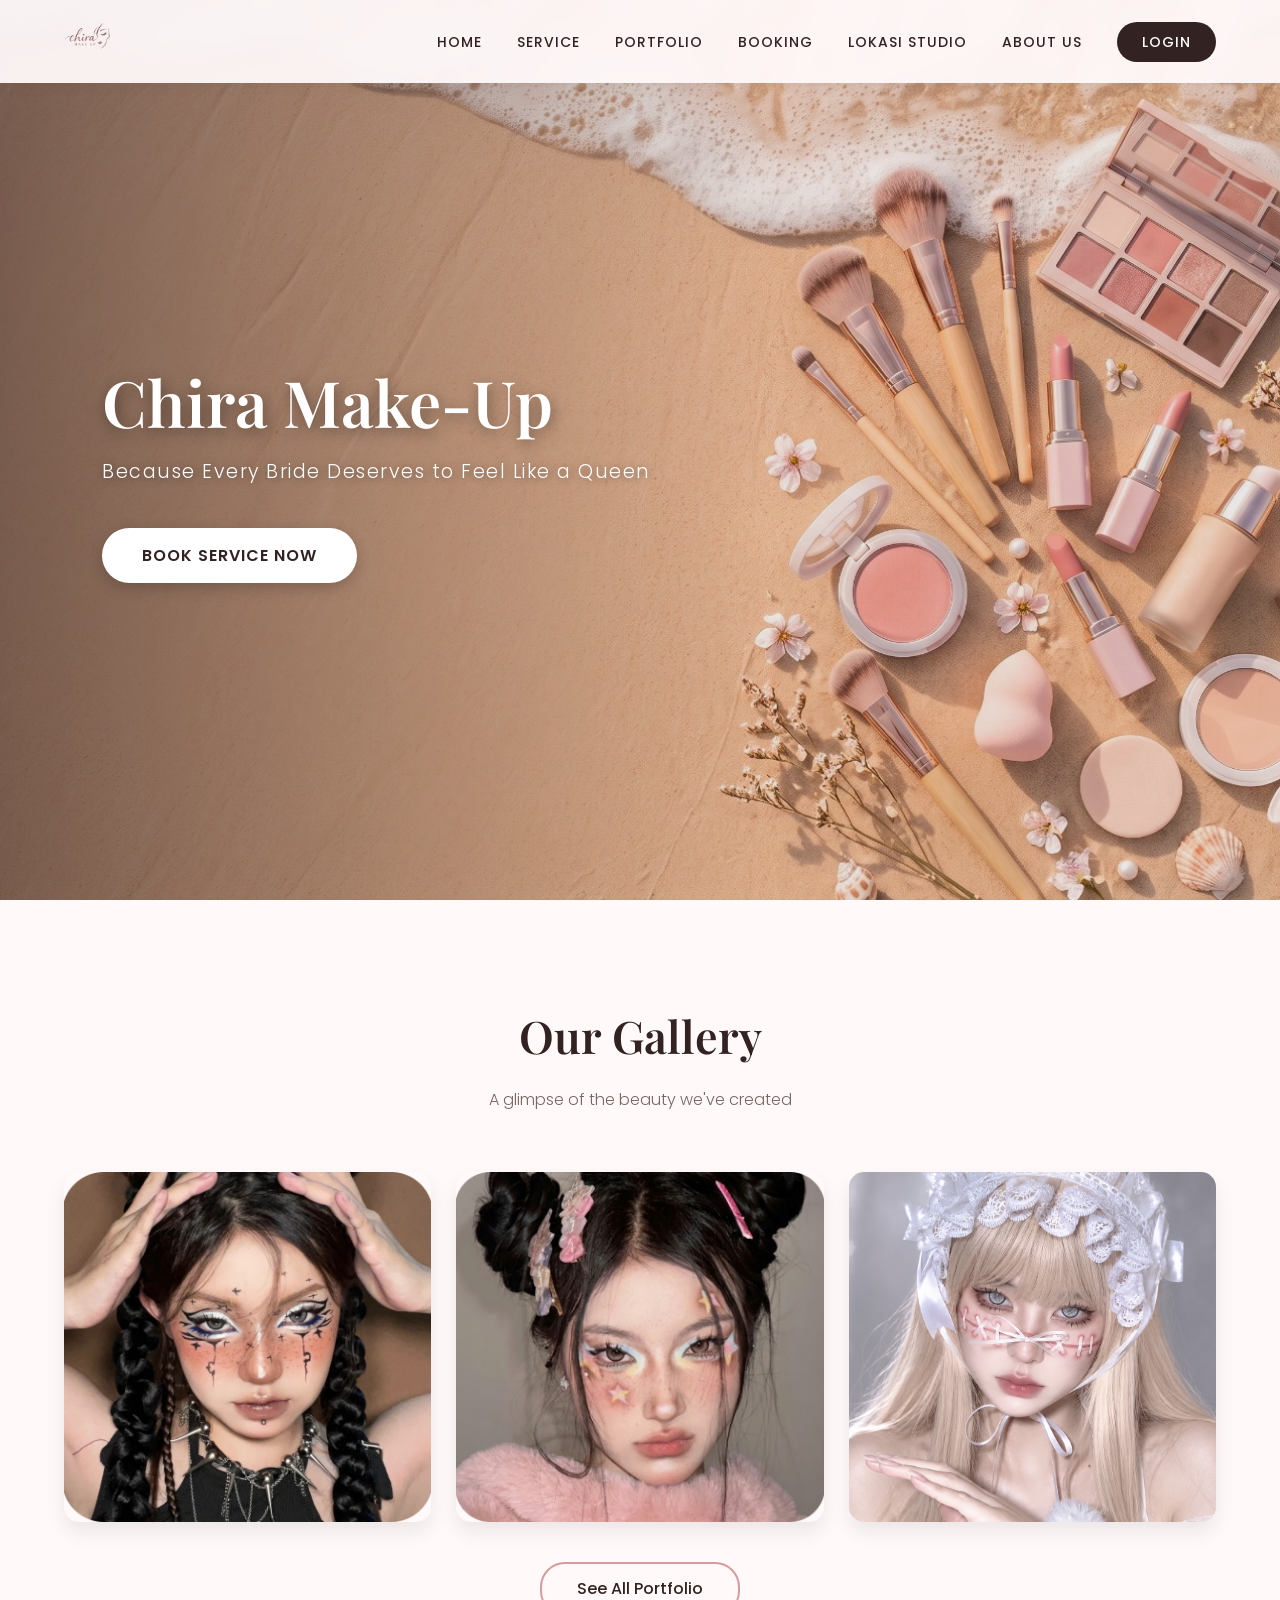
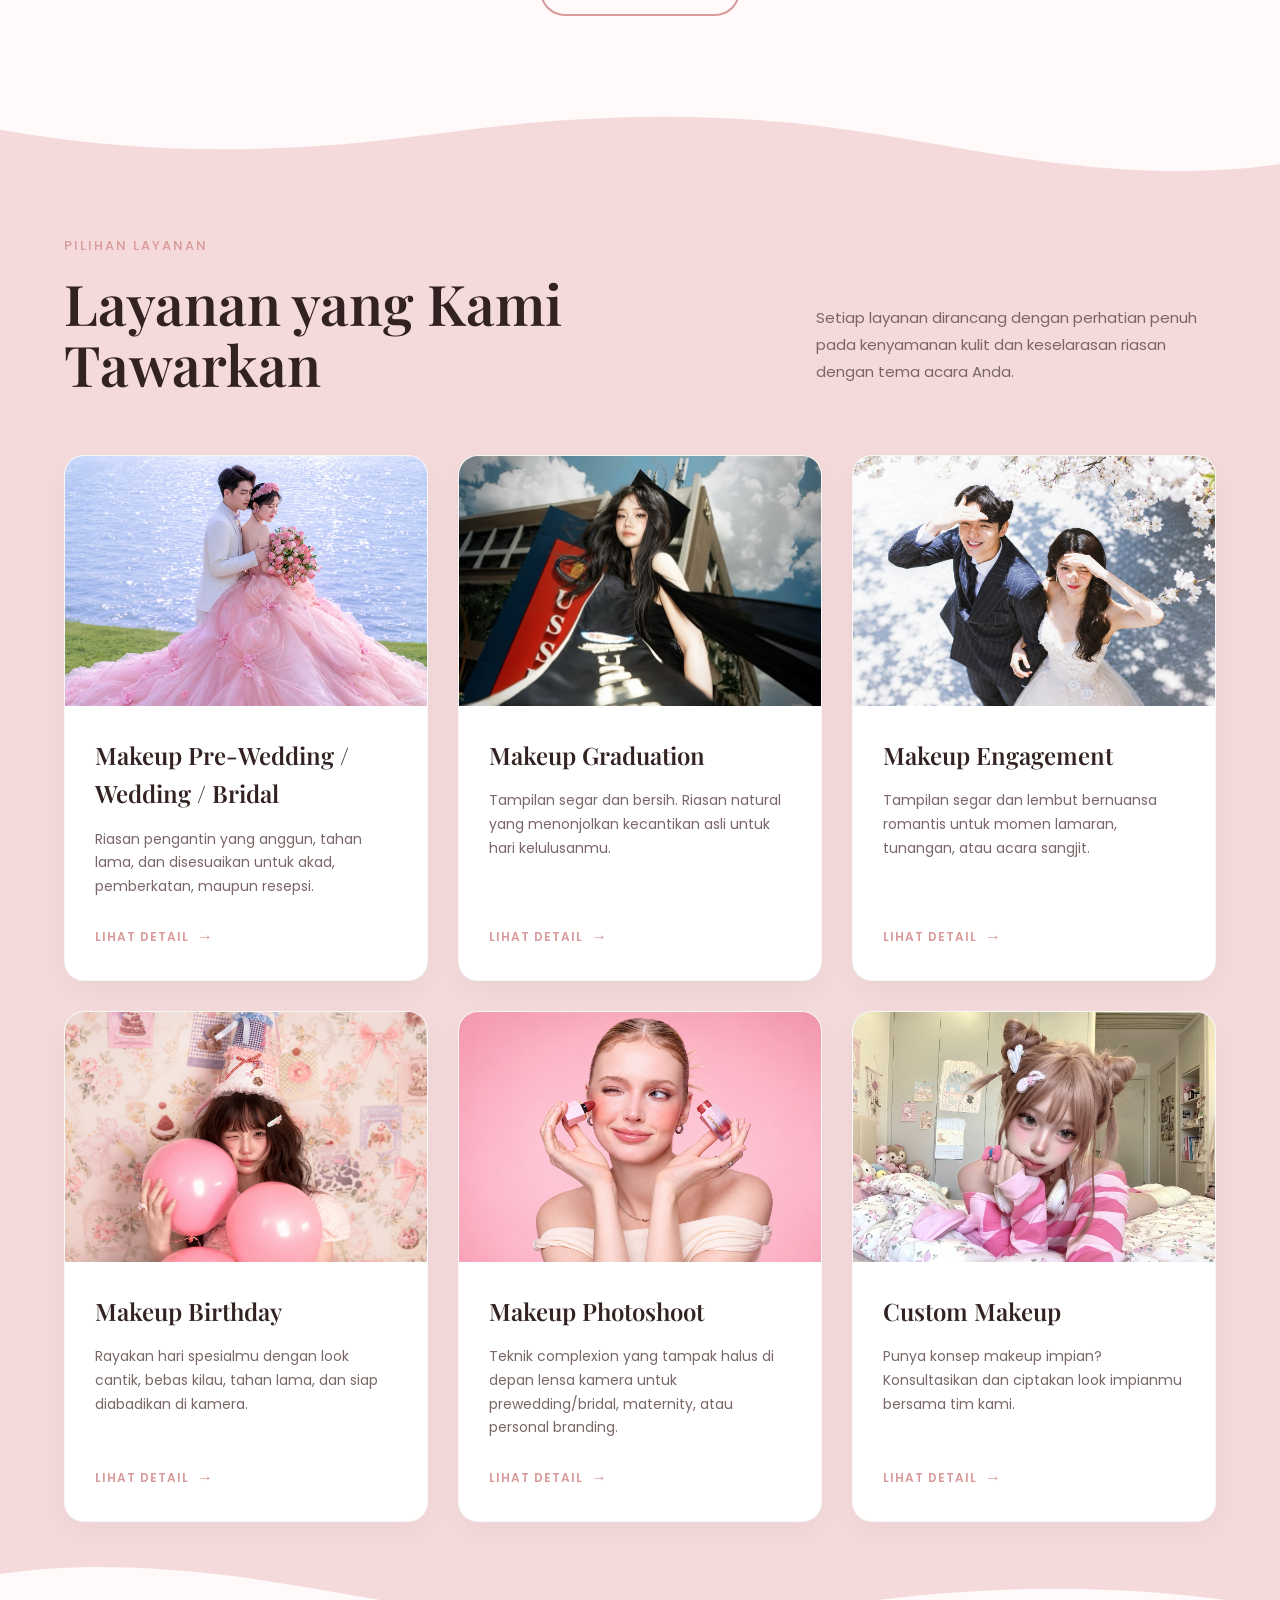
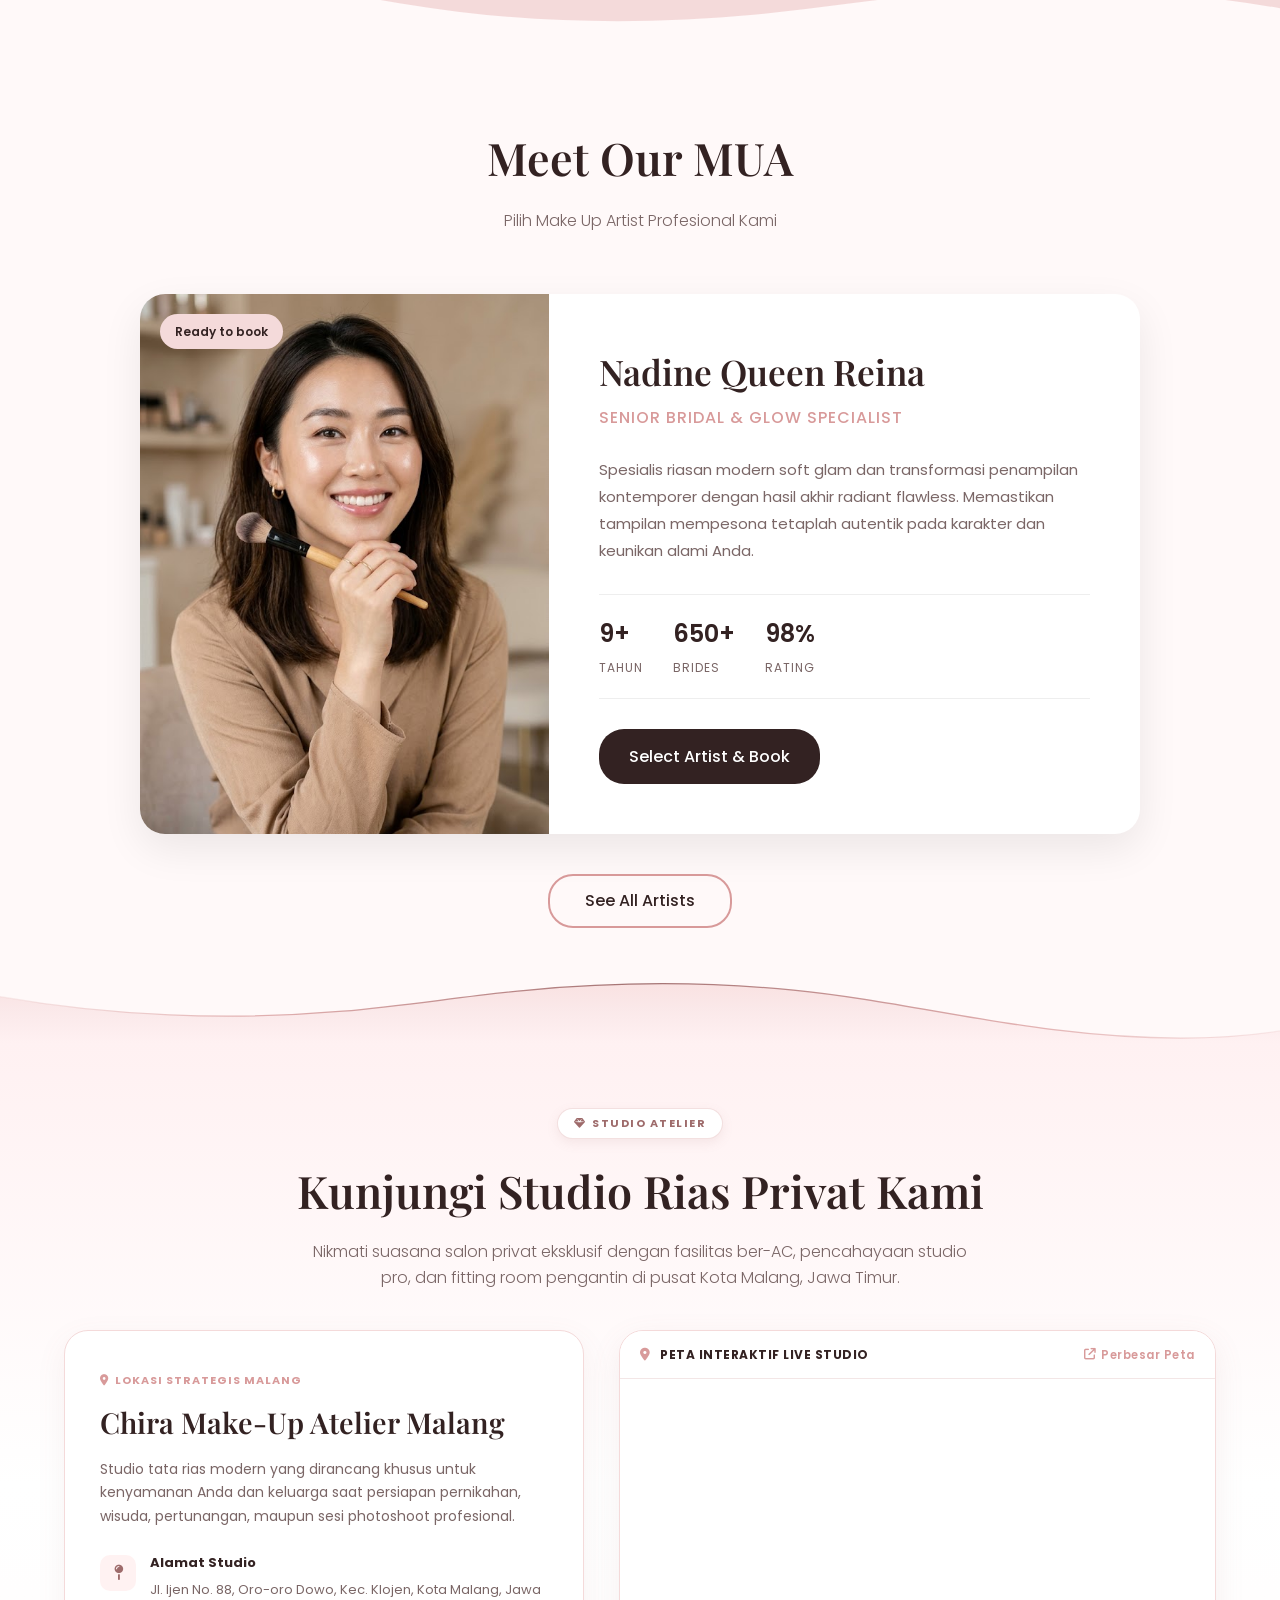
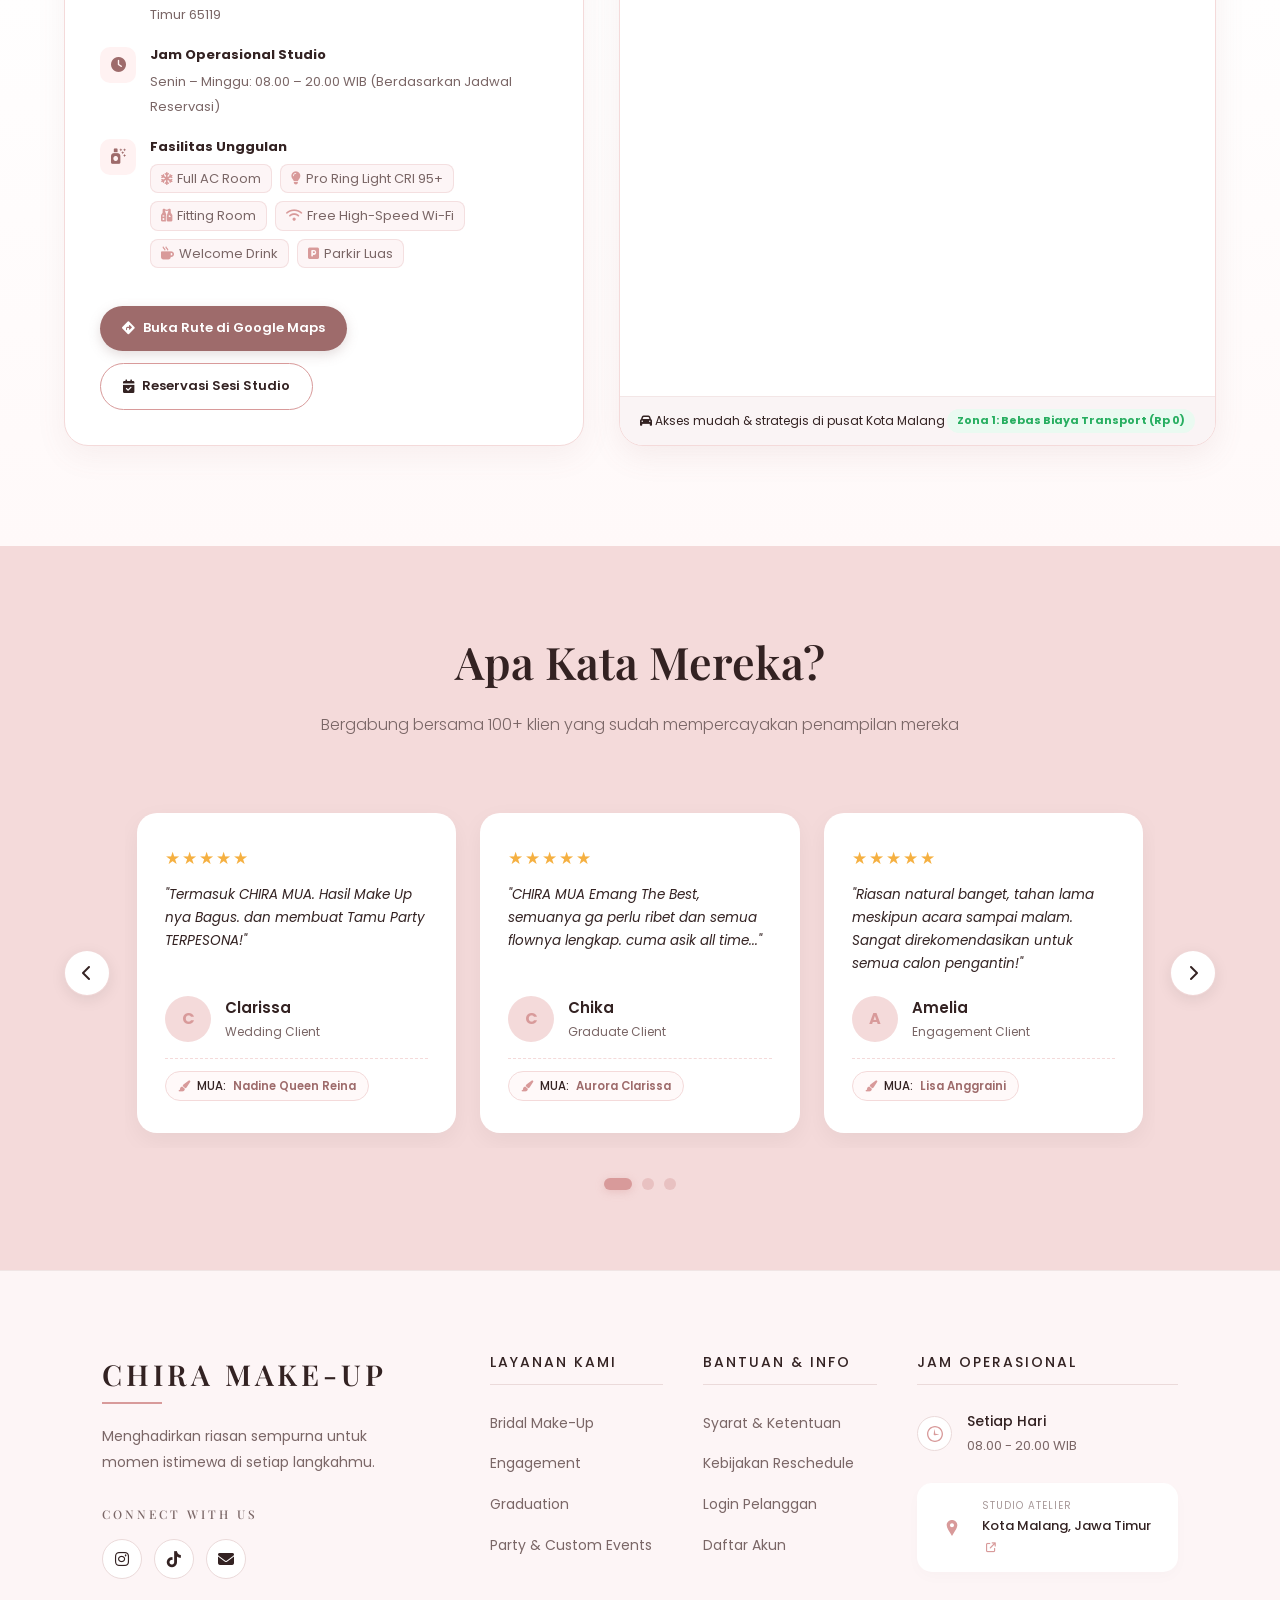
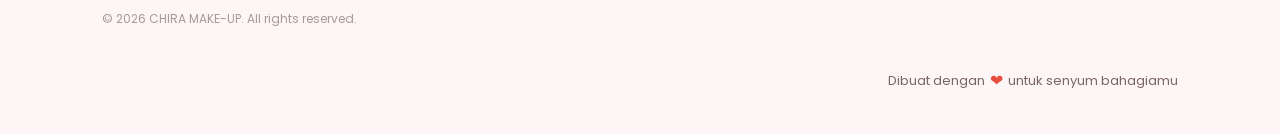
==== commit 5a93cd80: "Add Google Map Iframe and much more" ====
--- a/index.html
+++ b/index.html
@@ -401,6 +401,23 @@
         /* --- MEET OUR ARTIST --- */
         .artist-section {
             background-color: var(--bg-color);
+            padding: 100px 5% 55px;
+        }
+
+        /* --- PEMBATAS VISUAL PINK CURVED WAVE & PINK LINE (MEET OUR MUA -> STUDIO) --- */
+        .artist-studio-divider {
+            width: 100%;
+            overflow: hidden;
+            line-height: 0;
+            background-color: var(--bg-color);
+            position: relative;
+            z-index: 2;
+        }
+
+        .artist-studio-divider svg {
+            display: block;
+            width: 100%;
+            height: 60px;
         }
 
         .artist-card {
@@ -900,6 +917,16 @@
             border-radius: 15px;
             box-shadow: 0 5px 15px rgba(0,0,0,0.02);
             margin-top: 25px;
+            text-decoration: none;
+            color: inherit;
+            cursor: pointer;
+            transition: all 0.3s ease;
+        }
+
+        .studio-box:hover {
+            transform: translateY(-3px);
+            box-shadow: 0 8px 25px rgba(158, 107, 107, 0.15);
+            background-color: #fffafb;
         }
 
         .studio-box .op-icon {
@@ -1005,6 +1032,290 @@
             }
             .brand-col .tagline {
                 max-width: 100%;
+            }
+        }
+
+        /* --- SECTION STUDIO ATELIER & INTERACTIVE GOOGLE MAPS --- */
+        .studio-section {
+            background: linear-gradient(180deg, #fff1f2 0%, #ffffff 40%, var(--bg-color) 100%);
+            padding: 65px 5% 100px;
+            position: relative;
+        }
+
+        .studio-section-container {
+            max-width: 1200px;
+            margin: 0 auto;
+        }
+
+        .studio-header-wrap {
+            text-align: center;
+        }
+
+        .studio-badge {
+            display: inline-flex;
+            align-items: center;
+            gap: 6px;
+            background: #fff;
+            color: var(--dark-pink);
+            font-size: 11px;
+            font-weight: 700;
+            letter-spacing: 1.5px;
+            text-transform: uppercase;
+            padding: 6px 16px;
+            border-radius: 20px;
+            box-shadow: 0 4px 12px rgba(158, 107, 107, 0.1);
+            margin-bottom: 16px;
+            border: 1px solid rgba(216, 154, 154, 0.3);
+        }
+
+        .studio-content-grid {
+            display: grid;
+            grid-template-columns: 1fr 1.15fr;
+            gap: 35px;
+            align-items: stretch;
+            margin-top: 40px;
+        }
+
+        .studio-info-card {
+            background: var(--white);
+            border-radius: 24px;
+            padding: 35px;
+            box-shadow: 0 10px 30px rgba(158, 107, 107, 0.08);
+            border: 1px solid var(--primary-pink);
+            display: flex;
+            flex-direction: column;
+            justify-content: space-between;
+        }
+
+        .studio-badge-soft {
+            display: inline-flex;
+            align-items: center;
+            gap: 6px;
+            font-size: 11px;
+            font-weight: 700;
+            letter-spacing: 1px;
+            color: var(--accent-pink);
+            margin-bottom: 10px;
+        }
+
+        .studio-info-card h3 {
+            font-size: 1.8rem;
+            color: var(--text-dark);
+            margin-bottom: 12px;
+        }
+
+        .studio-desc {
+            font-size: 14px;
+            line-height: 1.7;
+            color: var(--text-light);
+            margin-bottom: 24px;
+        }
+
+        .studio-meta-list {
+            display: flex;
+            flex-direction: column;
+            gap: 18px;
+            margin-bottom: 28px;
+        }
+
+        .studio-meta-item {
+            display: flex;
+            align-items: flex-start;
+            gap: 14px;
+        }
+
+        .studio-meta-icon {
+            width: 36px;
+            height: 36px;
+            background: #fff2f2;
+            color: var(--dark-pink);
+            border-radius: 10px;
+            display: flex;
+            align-items: center;
+            justify-content: center;
+            font-size: 15px;
+            flex-shrink: 0;
+            margin-top: 2px;
+        }
+
+        .studio-meta-item strong {
+            display: block;
+            font-size: 13px;
+            color: var(--text-dark);
+            margin-bottom: 2px;
+        }
+
+        .studio-meta-item span {
+            font-size: 13px;
+            color: var(--text-light);
+            line-height: 1.5;
+        }
+
+        .studio-chips {
+            display: flex;
+            flex-wrap: wrap;
+            gap: 8px;
+            margin-top: 6px;
+        }
+
+        .studio-chip {
+            background: #fdf5f6;
+            color: var(--text-dark);
+            font-size: 11.5px;
+            padding: 4px 10px;
+            border-radius: 8px;
+            border: 1px solid rgba(216, 154, 154, 0.25);
+            display: inline-flex;
+            align-items: center;
+            gap: 5px;
+        }
+
+        .studio-chip i {
+            color: var(--accent-pink);
+        }
+
+        .studio-actions {
+            display: flex;
+            flex-wrap: wrap;
+            gap: 12px;
+            margin-top: 10px;
+        }
+
+        .btn-gmaps-direct {
+            background: var(--dark-pink);
+            color: #fff;
+            padding: 12px 22px;
+            border-radius: 30px;
+            font-size: 13px;
+            font-weight: 600;
+            text-decoration: none;
+            display: inline-flex;
+            align-items: center;
+            gap: 8px;
+            transition: all 0.3s ease;
+            box-shadow: 0 4px 12px rgba(146, 121, 121, 0.25);
+        }
+
+        .btn-gmaps-direct:hover {
+            background: #7d6363;
+            transform: translateY(-2px);
+            box-shadow: 0 6px 16px rgba(146, 121, 121, 0.35);
+        }
+
+        .btn-studio-booking {
+            background: transparent;
+            color: var(--text-dark);
+            border: 1.5px solid var(--accent-pink);
+            padding: 12px 22px;
+            border-radius: 30px;
+            font-size: 13px;
+            font-weight: 600;
+            text-decoration: none;
+            display: inline-flex;
+            align-items: center;
+            gap: 8px;
+            transition: all 0.3s ease;
+        }
+
+        .btn-studio-booking:hover {
+            background: var(--accent-pink);
+            color: #fff;
+            transform: translateY(-2px);
+        }
+
+        .studio-map-card {
+            background: var(--white);
+            border-radius: 24px;
+            overflow: hidden;
+            box-shadow: 0 10px 30px rgba(158, 107, 107, 0.1);
+            border: 1px solid var(--primary-pink);
+            display: flex;
+            flex-direction: column;
+        }
+
+        .map-card-header {
+            padding: 14px 20px;
+            background: #fff;
+            display: flex;
+            align-items: center;
+            gap: 10px;
+            border-bottom: 1px solid #f3e6e6;
+            font-size: 12px;
+            font-weight: 700;
+            color: var(--text-dark);
+            letter-spacing: 0.5px;
+        }
+
+        .map-expand-btn {
+            margin-left: auto;
+            color: var(--accent-pink);
+            text-decoration: none;
+            font-size: 11.5px;
+            font-weight: 600;
+            display: inline-flex;
+            align-items: center;
+            gap: 5px;
+        }
+
+        .map-expand-btn:hover {
+            color: var(--dark-pink);
+            text-decoration: underline;
+        }
+
+        .map-iframe-wrapper {
+            position: relative;
+            flex: 1;
+            min-height: 380px;
+        }
+
+        .map-iframe-wrapper iframe {
+            position: absolute;
+            top: 0;
+            left: 0;
+            width: 100%;
+            height: 100%;
+        }
+
+        .map-card-footer {
+            padding: 12px 20px;
+            background: #faf4f5;
+            display: flex;
+            align-items: center;
+            justify-content: space-between;
+            font-size: 12px;
+            color: var(--text-dark);
+            border-top: 1px solid #f3e6e6;
+        }
+
+        .zone-tag {
+            background: #eafaf1;
+            color: #27ae60;
+            font-weight: 700;
+            padding: 3px 10px;
+            border-radius: 12px;
+            font-size: 11px;
+        }
+
+        @media (max-width: 900px) {
+            .artist-section {
+                padding-bottom: 40px;
+            }
+            .artist-studio-divider svg {
+                height: 40px;
+            }
+            .studio-section {
+                padding-top: 50px;
+            }
+            .studio-content-grid {
+                grid-template-columns: 1fr;
+            }
+            .map-iframe-wrapper {
+                min-height: 320px;
+            }
+            .map-card-footer {
+                flex-direction: column;
+                gap: 8px;
+                align-items: flex-start;
             }
         }
     </style>
@@ -1021,6 +1332,7 @@
             <li><a href="#service">Service</a></li>
             <li><a href="Portfolio.html">Portfolio</a></li>
             <li><a href="booking.html">Booking</a></li>
+            <li><a href="#studio-location">Lokasi Studio</a></li>
             <li><a href="staffmua.html">About Us</a></li>
             <li id="nav-login-item"><a href="login.html" class="nav-btn">Login</a></li>
         </ul>
@@ -1201,6 +1513,125 @@
         </div>
         <div class="gallery-action">
             <a href="staffmua.html" class="btn-outline">See All Artists</a>
+        </div>
+    </section>
+
+    <!-- PEMBATAS VISUAL ELEGAN: PINK LINE & CURVED WAVE DIVIDER (MEET OUR MUA -> STUDIO ATELIER) -->
+    <div class="artist-studio-divider" aria-hidden="true">
+        <svg xmlns="http://www.w3.org/2000/svg" viewBox="0 0 1200 120" preserveAspectRatio="none">
+            <defs>
+                <linearGradient id="pinkWaveFill" x1="0%" y1="0%" x2="0%" y2="100%">
+                    <stop offset="0%" stop-color="#f8dede" stop-opacity="0.85" />
+                    <stop offset="45%" stop-color="#fae7e8" stop-opacity="0.9" />
+                    <stop offset="100%" stop-color="#fff1f2" stop-opacity="1" />
+                </linearGradient>
+                <linearGradient id="pinkWaveLine" x1="0%" y1="0%" x2="100%" y2="0%">
+                    <stop offset="0%" stop-color="var(--accent-pink)" stop-opacity="0.15" />
+                    <stop offset="20%" stop-color="var(--accent-pink)" stop-opacity="0.75" />
+                    <stop offset="50%" stop-color="var(--dark-pink)" stop-opacity="0.95" />
+                    <stop offset="80%" stop-color="var(--accent-pink)" stop-opacity="0.75" />
+                    <stop offset="100%" stop-color="var(--accent-pink)" stop-opacity="0.15" />
+                </linearGradient>
+            </defs>
+            <!-- Gelombang Lembut Berisi Soft Blush Pink -->
+            <path d="M0,27.35A600.21,600.21,0,0,0,321.39,56.44c58-10.79,114.16-30.13,172-41.86,82.39-16.72,168.19-17.73,250.45-.39C823.78,31,906.67,72,985.66,92.83c70.05,18.48,146.53,26.09,214.34,3L1200,120L0,120Z" fill="url(#pinkWaveFill)"></path>
+            <!-- Garis Lengkung Pink Berkelas (Pink Line Accent) -->
+            <path d="M0,27.35A600.21,600.21,0,0,0,321.39,56.44c58-10.79,114.16-30.13,172-41.86,82.39-16.72,168.19-17.73,250.45-.39C823.78,31,906.67,72,985.66,92.83c70.05,18.48,146.53,26.09,214.34,3" fill="none" stroke="url(#pinkWaveLine)" stroke-width="2.5" stroke-linecap="round"></path>
+        </svg>
+    </div>
+
+    <!-- SECTION STUDIO ATELIER & INTERACTIVE GOOGLE MAPS -->
+    <section id="studio-location" class="studio-section">
+        <div class="studio-section-container">
+            <div class="studio-header-wrap">
+                <span class="studio-badge"><i class="fa-solid fa-gem"></i> STUDIO ATELIER</span>
+                <h2 class="section-title" style="margin-bottom: 12px;">Kunjungi Studio Rias Privat Kami</h2>
+                <p class="section-subtitle" style="max-width: 680px; margin: 0 auto 10px;">
+                    Nikmati suasana salon privat eksklusif dengan fasilitas ber-AC, pencahayaan studio pro, dan fitting room pengantin di pusat Kota Malang, Jawa Timur.
+                </p>
+            </div>
+
+            <div class="studio-content-grid">
+                <!-- Info Kolom Kiri -->
+                <div class="studio-info-card">
+                    <div>
+                        <div class="studio-badge-soft"><i class="fa-solid fa-location-dot"></i> LOKASI STRATEGIS MALANG</div>
+                        <h3>Chira Make-Up Atelier Malang</h3>
+                        <p class="studio-desc">
+                            Studio tata rias modern yang dirancang khusus untuk kenyamanan Anda dan keluarga saat persiapan pernikahan, wisuda, pertunangan, maupun sesi photoshoot profesional.
+                        </p>
+
+                        <div class="studio-meta-list">
+                            <div class="studio-meta-item">
+                                <div class="studio-meta-icon"><i class="fa-solid fa-map-pin"></i></div>
+                                <div>
+                                    <strong>Alamat Studio</strong>
+                                    <span>Jl. Ijen No. 88, Oro-oro Dowo, Kec. Klojen, Kota Malang, Jawa Timur 65119</span>
+                                </div>
+                            </div>
+
+                            <div class="studio-meta-item">
+                                <div class="studio-meta-icon"><i class="fa-solid fa-clock"></i></div>
+                                <div>
+                                    <strong>Jam Operasional Studio</strong>
+                                    <span>Senin – Minggu: 08.00 – 20.00 WIB (Berdasarkan Jadwal Reservasi)</span>
+                                </div>
+                            </div>
+
+                            <div class="studio-meta-item">
+                                <div class="studio-meta-icon"><i class="fa-solid fa-spray-can-sparkles"></i></div>
+                                <div>
+                                    <strong>Fasilitas Unggulan</strong>
+                                    <div class="studio-chips">
+                                        <span class="studio-chip"><i class="fa-solid fa-snowflake"></i> Full AC Room</span>
+                                        <span class="studio-chip"><i class="fa-solid fa-lightbulb"></i> Pro Ring Light CRI 95+</span>
+                                        <span class="studio-chip"><i class="fa-solid fa-vest-patches"></i> Fitting Room</span>
+                                        <span class="studio-chip"><i class="fa-solid fa-wifi"></i> Free High-Speed Wi-Fi</span>
+                                        <span class="studio-chip"><i class="fa-solid fa-mug-hot"></i> Welcome Drink</span>
+                                        <span class="studio-chip"><i class="fa-solid fa-square-parking"></i> Parkir Luas</span>
+                                    </div>
+                                </div>
+                            </div>
+                        </div>
+                    </div>
+
+                    <div class="studio-actions">
+                        <a href="https://maps.google.com/?q=Kota+Malang,+Jawa+Timur" target="_blank" rel="noopener noreferrer" class="btn-gmaps-direct" title="Buka Rute Navigasi Google Maps">
+                            <i class="fa-solid fa-diamond-turn-right"></i> Buka Rute di Google Maps
+                        </a>
+                        <a href="booking.html" class="btn-studio-booking">
+                            <i class="fa-solid fa-calendar-check"></i> Reservasi Sesi Studio
+                        </a>
+                    </div>
+                </div>
+
+                <!-- Peta Kolom Kanan (Google Maps Embed) -->
+                <div class="studio-map-card">
+                    <div class="map-card-header">
+                        <i class="fa-solid fa-location-dot" style="color: var(--accent-pink); font-size: 13px;"></i>
+                        <span>PETA INTERAKTIF LIVE STUDIO</span>
+                        <a href="https://maps.google.com/?q=Kota+Malang,+Jawa+Timur" target="_blank" rel="noopener noreferrer" class="map-expand-btn" title="Buka Google Maps di Tab Baru">
+                            <i class="fa-solid fa-arrow-up-right-from-square"></i> Perbesar Peta
+                        </a>
+                    </div>
+                    <div class="map-iframe-wrapper">
+                        <iframe 
+                            src="https://maps.google.com/maps?q=Kota+Malang,+Jawa+Timur&t=&z=14&ie=UTF8&iwloc=&output=embed" 
+                            width="100%" 
+                            height="100%" 
+                            style="border:0;" 
+                            allowfullscreen="" 
+                            loading="lazy" 
+                            referrerpolicy="no-referrer-when-downgrade"
+                            title="Peta Interaktif Studio Atelier Chira Make-Up Malang">
+                        </iframe>
+                    </div>
+                    <div class="map-card-footer">
+                        <span><i class="fa-solid fa-car"></i> Akses mudah & strategis di pusat Kota Malang</span>
+                        <span class="zone-tag">Zona 1: Bebas Biaya Transport (Rp 0)</span>
+                    </div>
+                </div>
+            </div>
         </div>
     </section>
 
@@ -1475,15 +1906,15 @@
                     </div>
                 </div>
 
-                <div class="studio-box">
+                <a href="https://maps.google.com/?q=Kota+Malang,+Jawa+Timur" target="_blank" rel="noopener noreferrer" class="studio-box" title="Buka Lokasi Studio Atelier di Google Maps">
                     <div class="op-icon">
                         <svg viewBox="0 0 24 24"><path d="M12 0c-4.198 0-8 3.403-8 7.602 0 4.198 3.469 9.21 8 16.398 4.531-7.188 8-12.2 8-16.398 0-4.199-3.801-7.602-8-7.602zm0 11c-1.657 0-3-1.343-3-3s1.343-3 3-3 3 1.343 3 3-1.343 3-3 3z"/></svg>
                     </div>
                     <div class="op-text">
                         <span class="label">STUDIO ATELIER</span>
-                        <strong>Kota Malang, Jawa Timur</strong>
+                        <strong>Kota Malang, Jawa Timur <i class="fa-solid fa-arrow-up-right-from-square" style="font-size: 10px; margin-left: 4px; color: var(--accent-pink);"></i></strong>
                     </div>
-                </div>
+                </a>
             </div>
 
         </div>
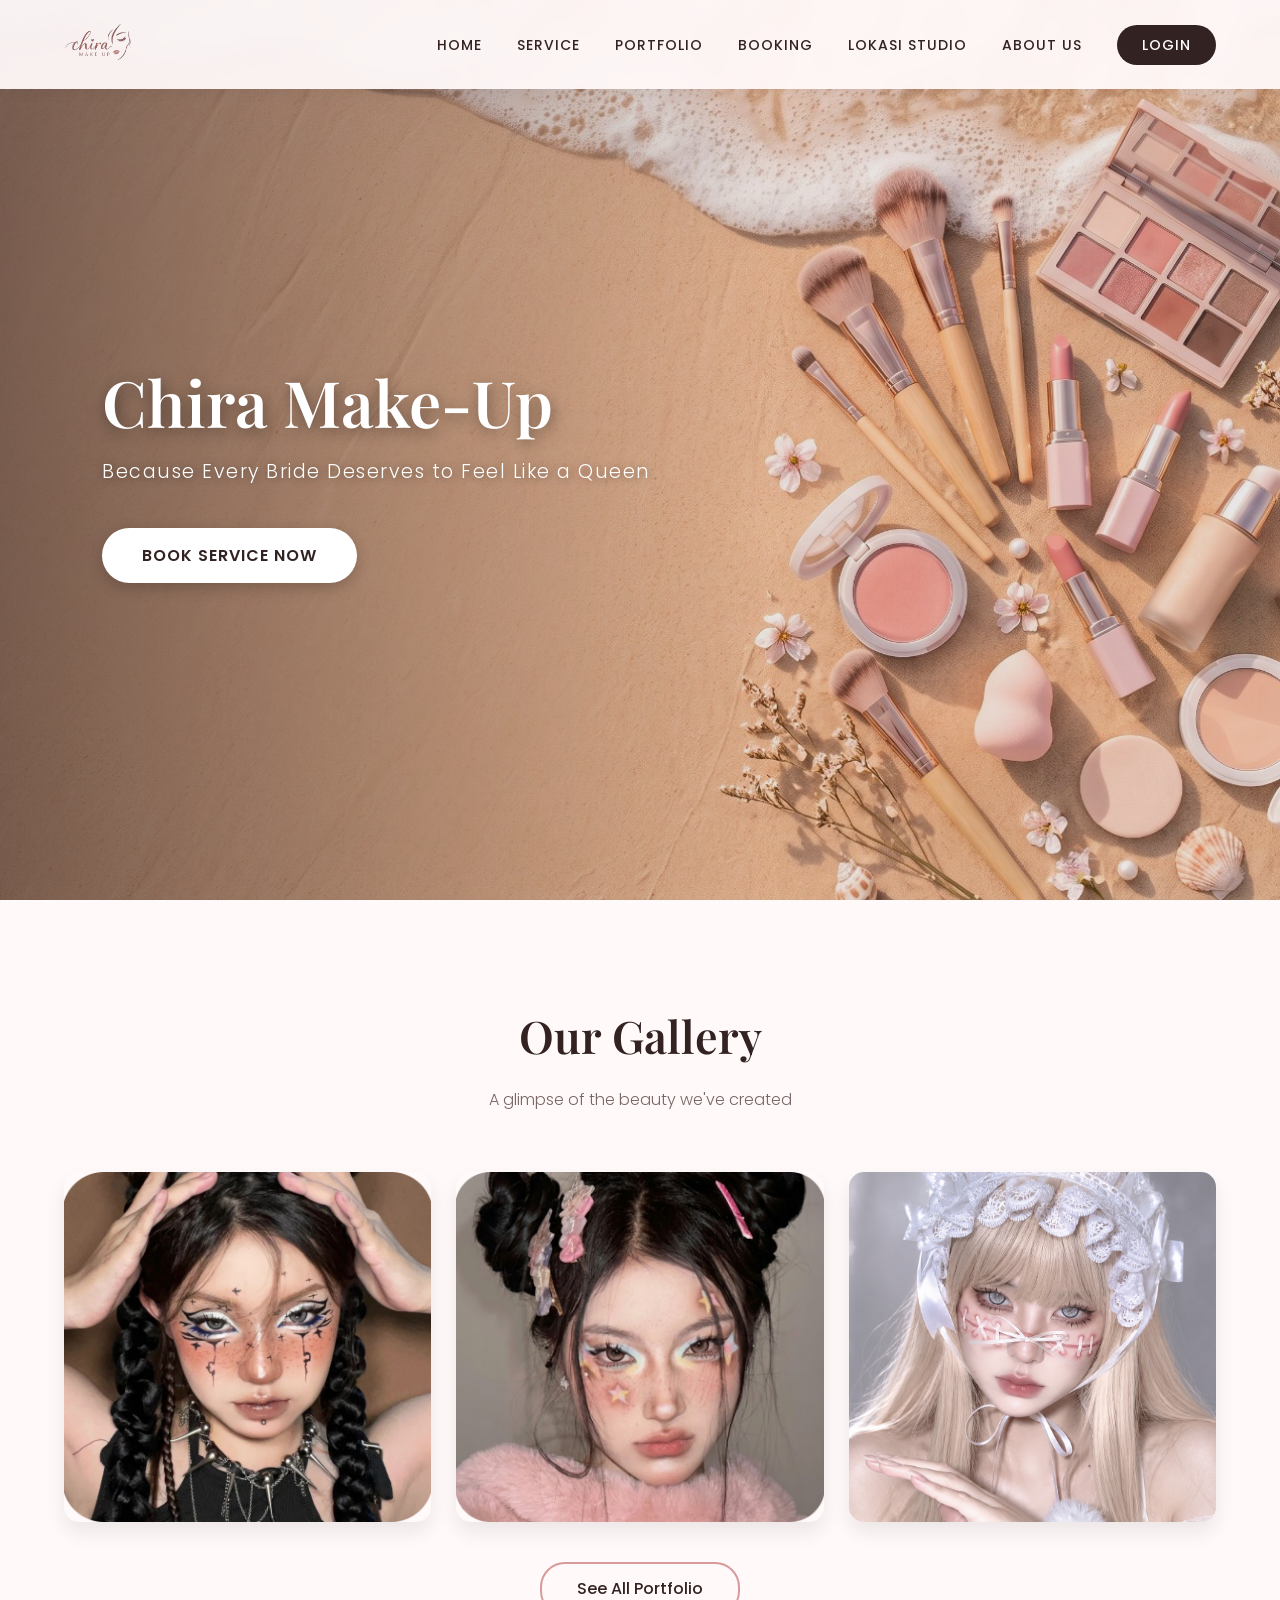
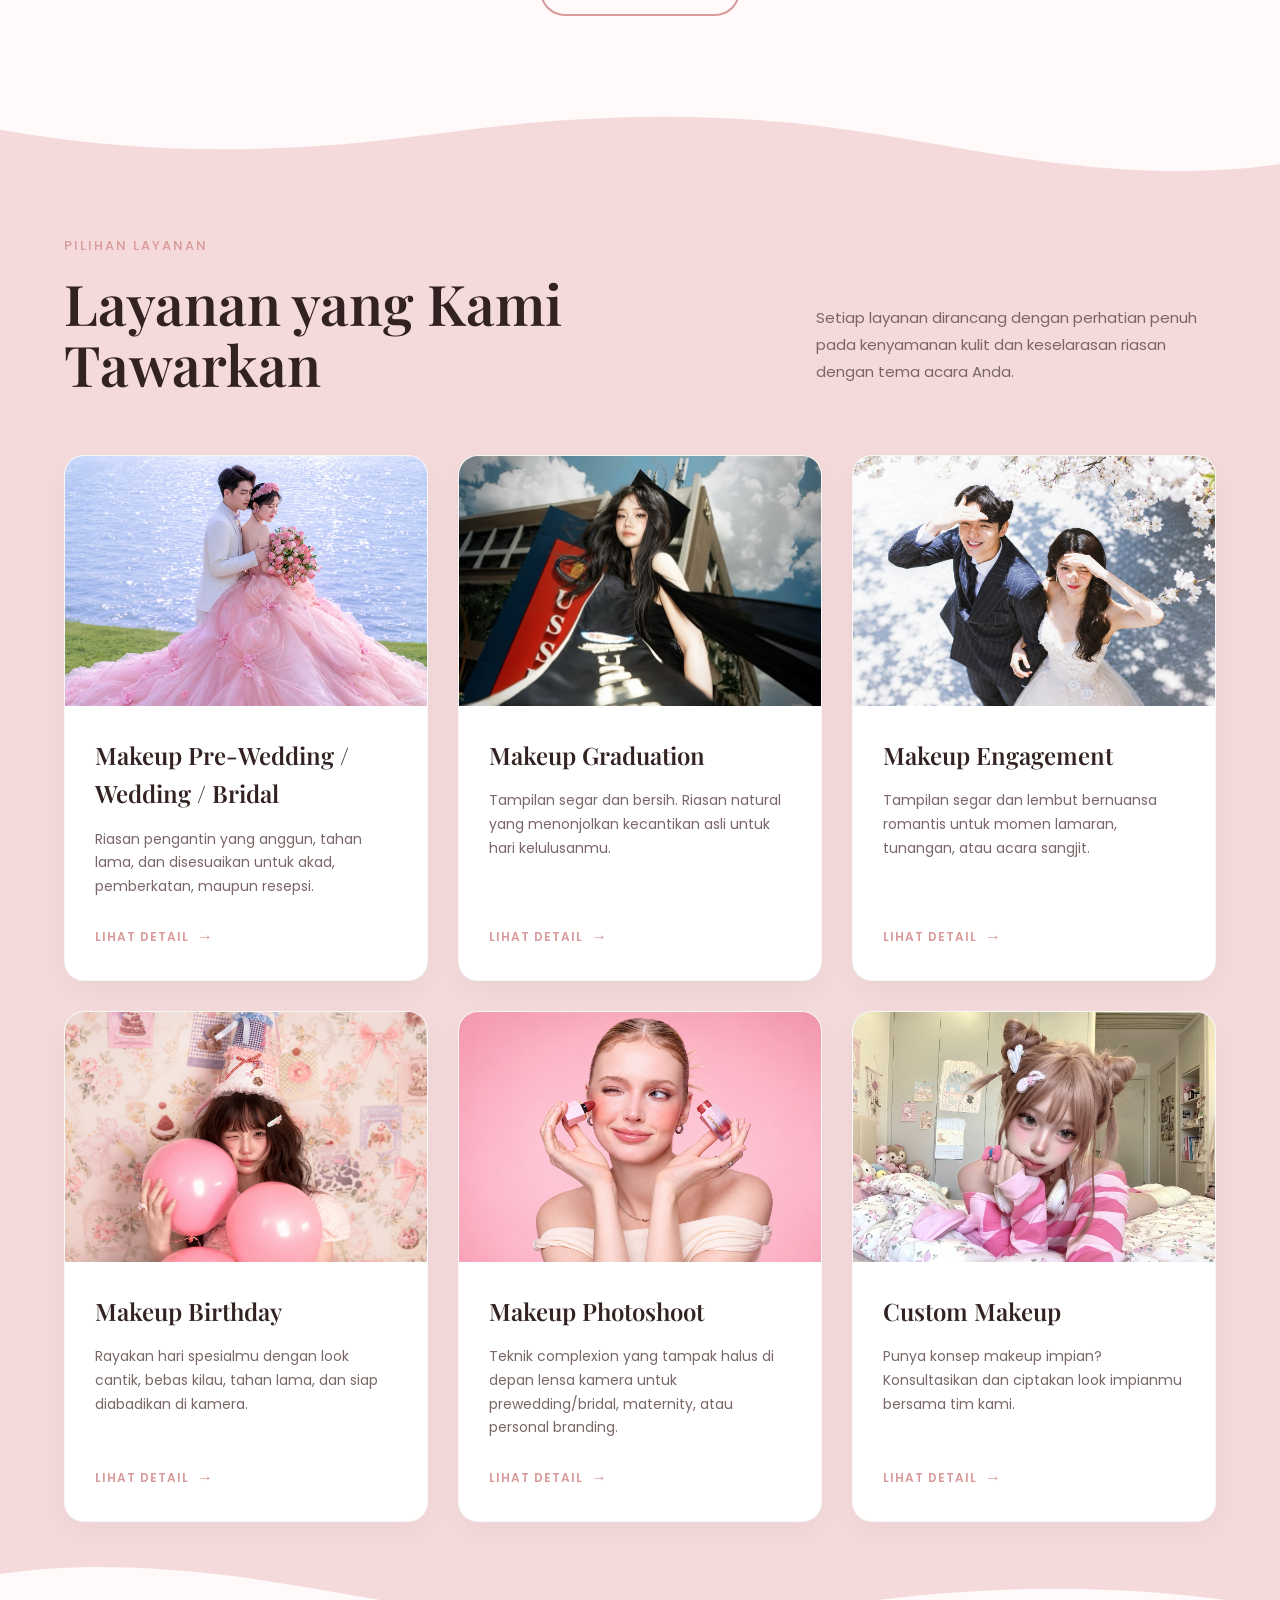
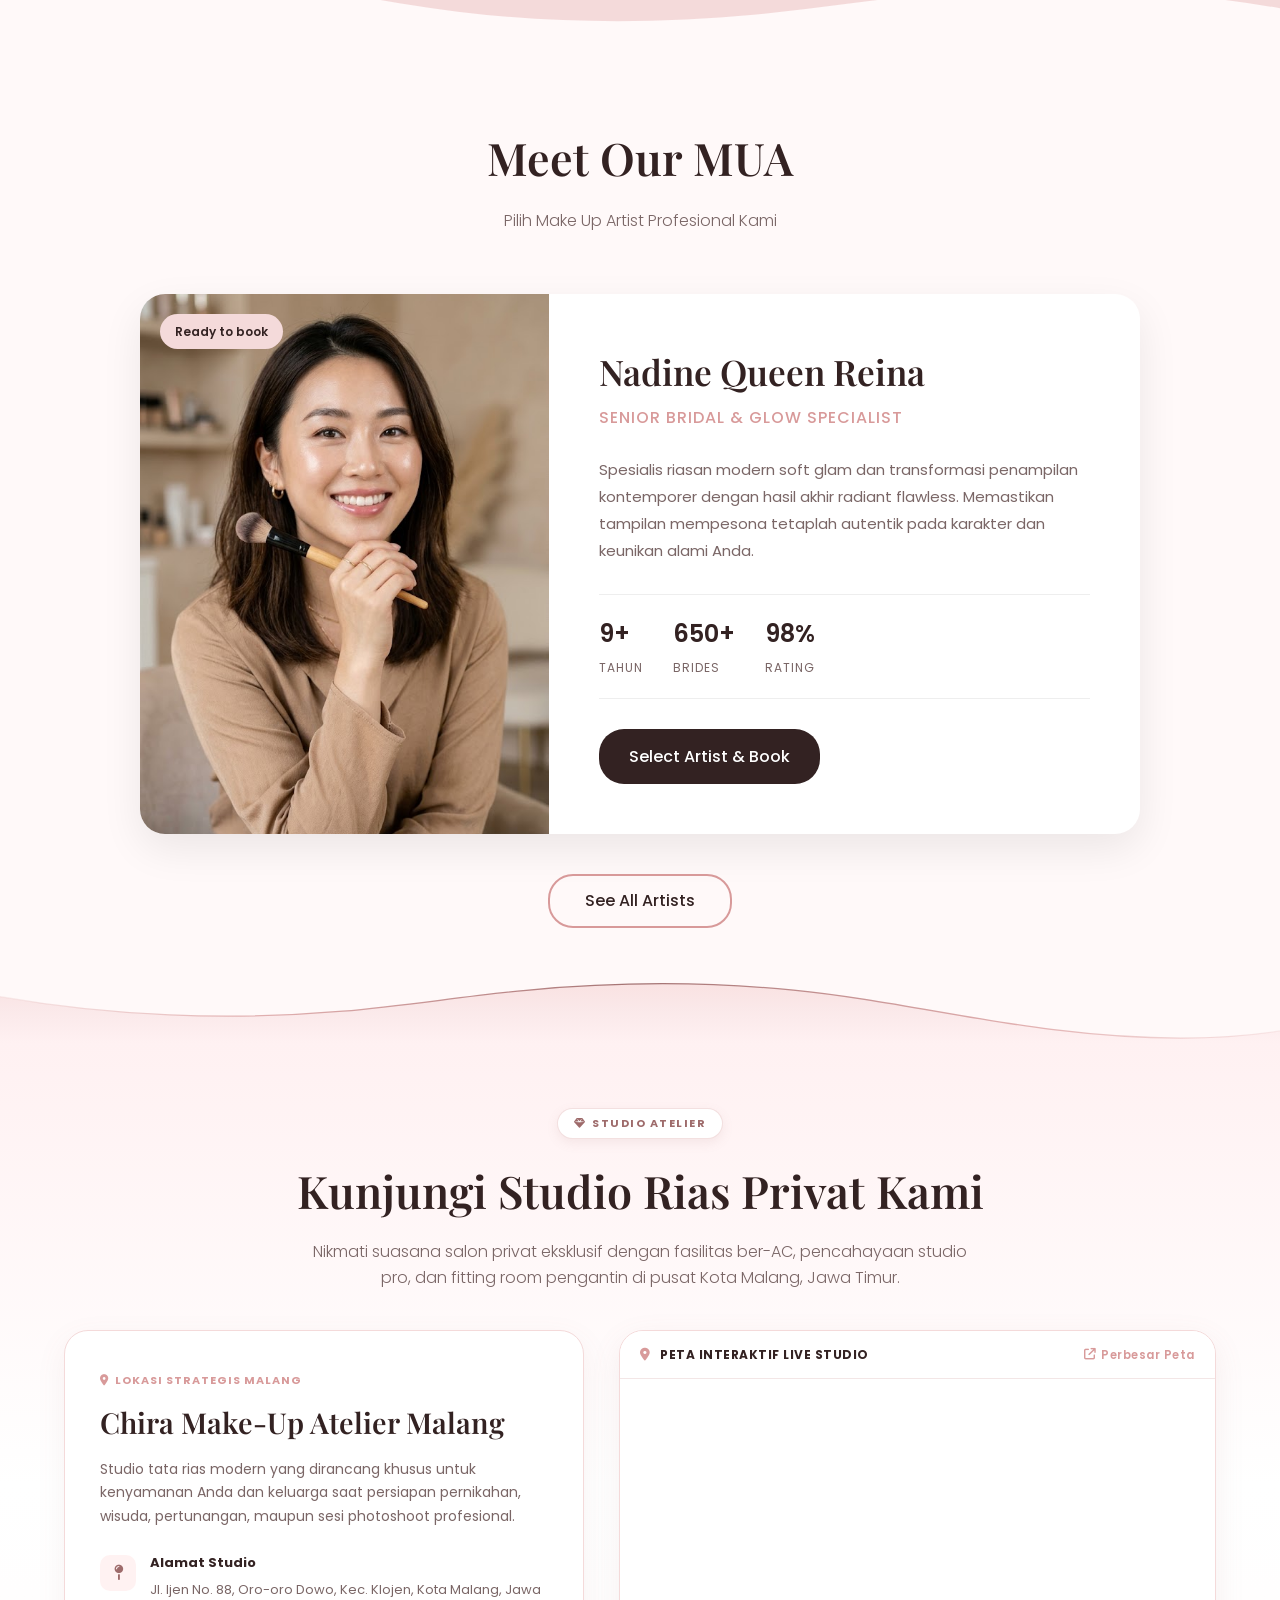
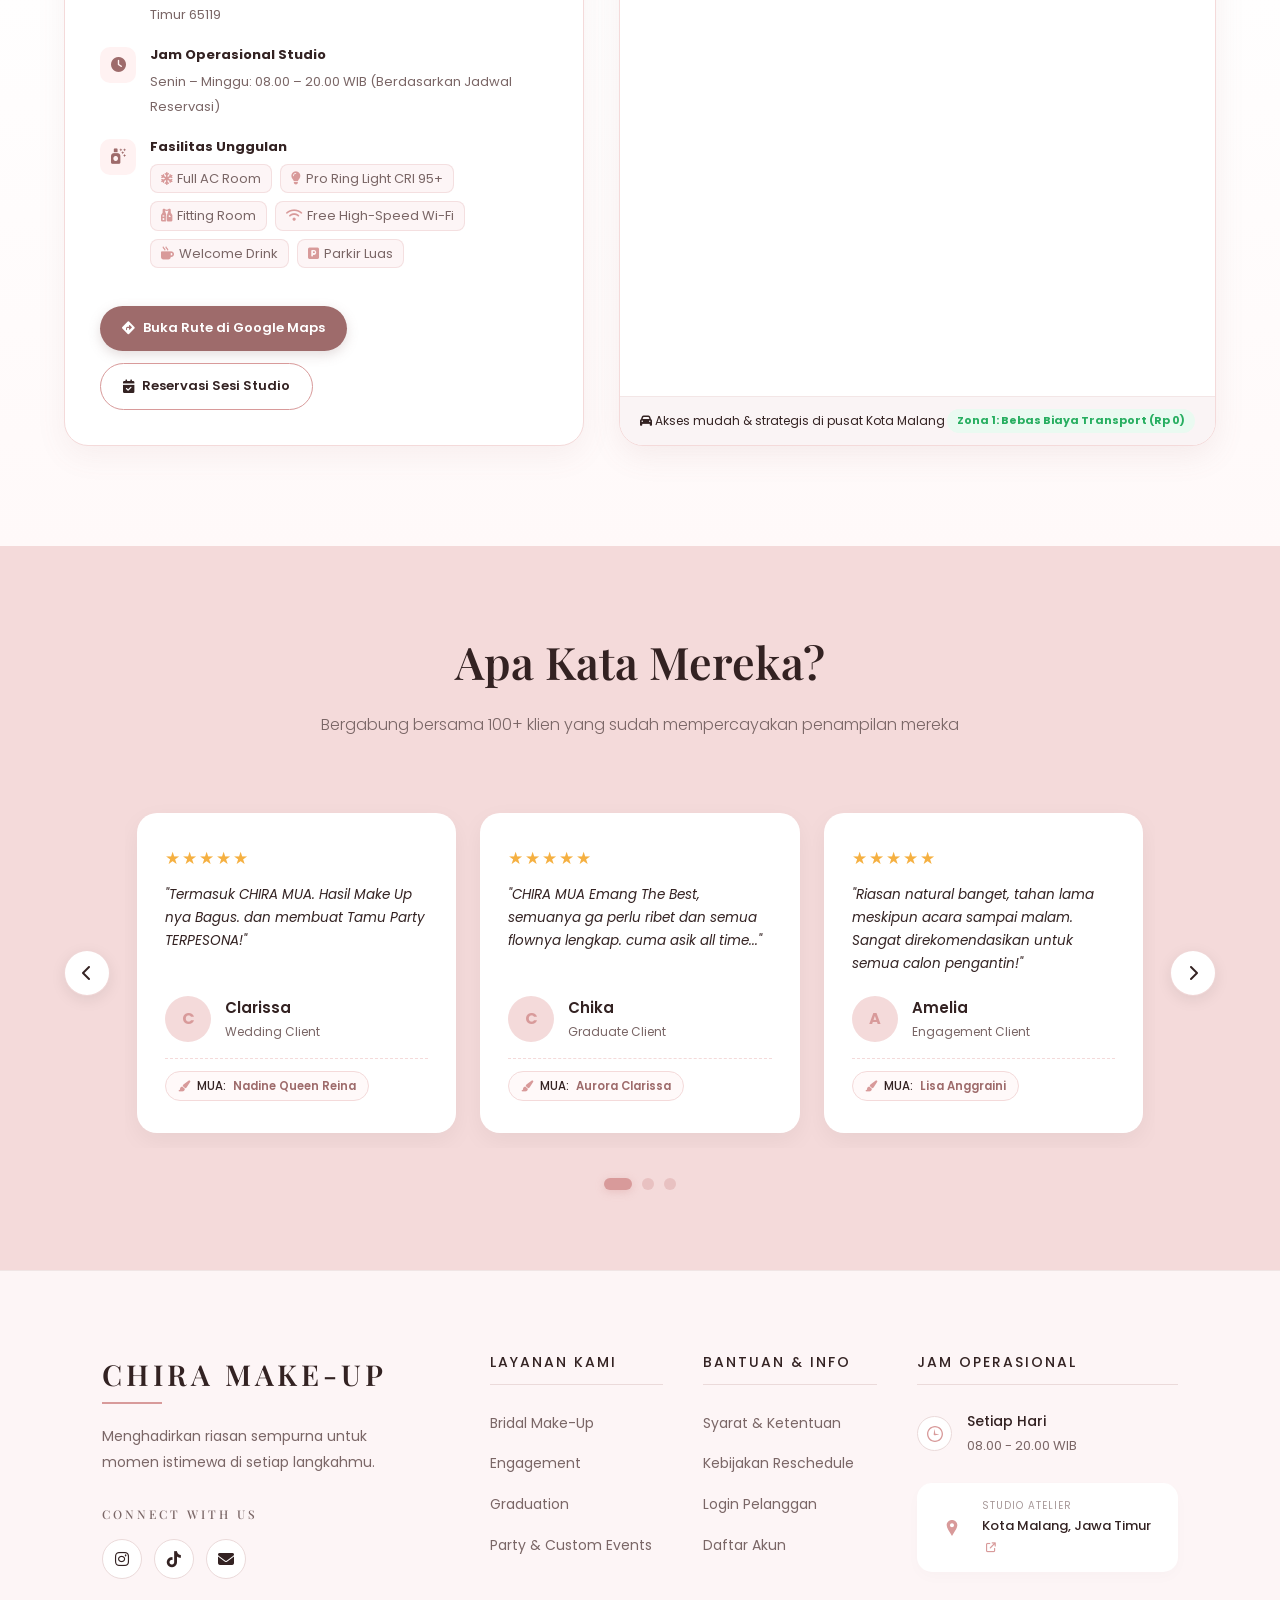
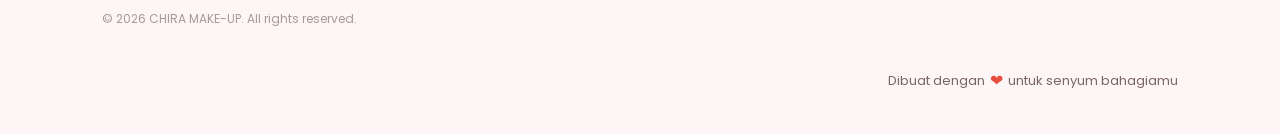
==== commit 69298048: "Alot of Changes" ====
--- a/index.html
+++ b/index.html
@@ -69,7 +69,7 @@
             display: flex;
             justify-content: space-between;
             align-items: center;
-            padding: 15px 5%;
+            padding: 12px 5%;
             background-color: rgba(255, 249, 249, 0.95);
             box-shadow: 0 2px 15px rgba(0,0,0,0.05);
             z-index: 1000;
@@ -77,8 +77,9 @@
         }
 
         .nav-logo img {
-            height: 45px;
+            height: 65px;
             width: auto;
+            display: block;
         }
 
         .nav-links {
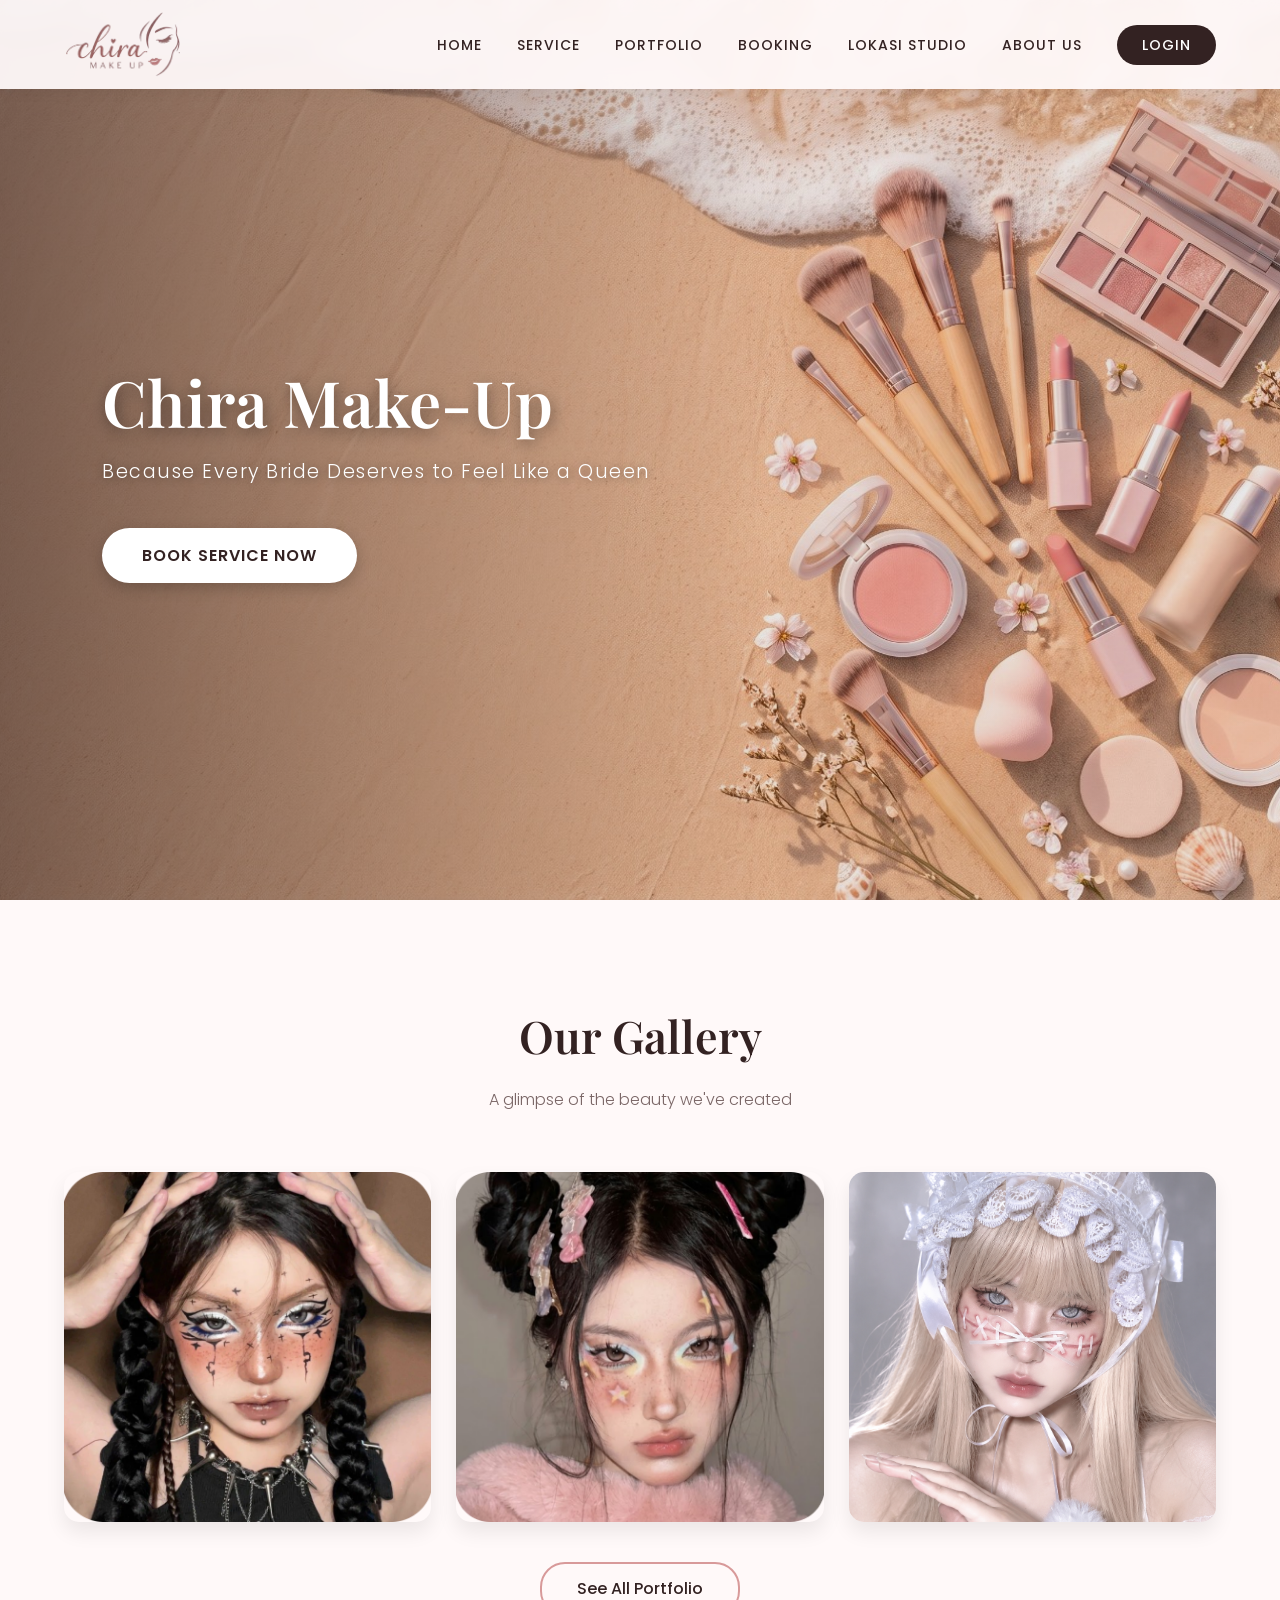
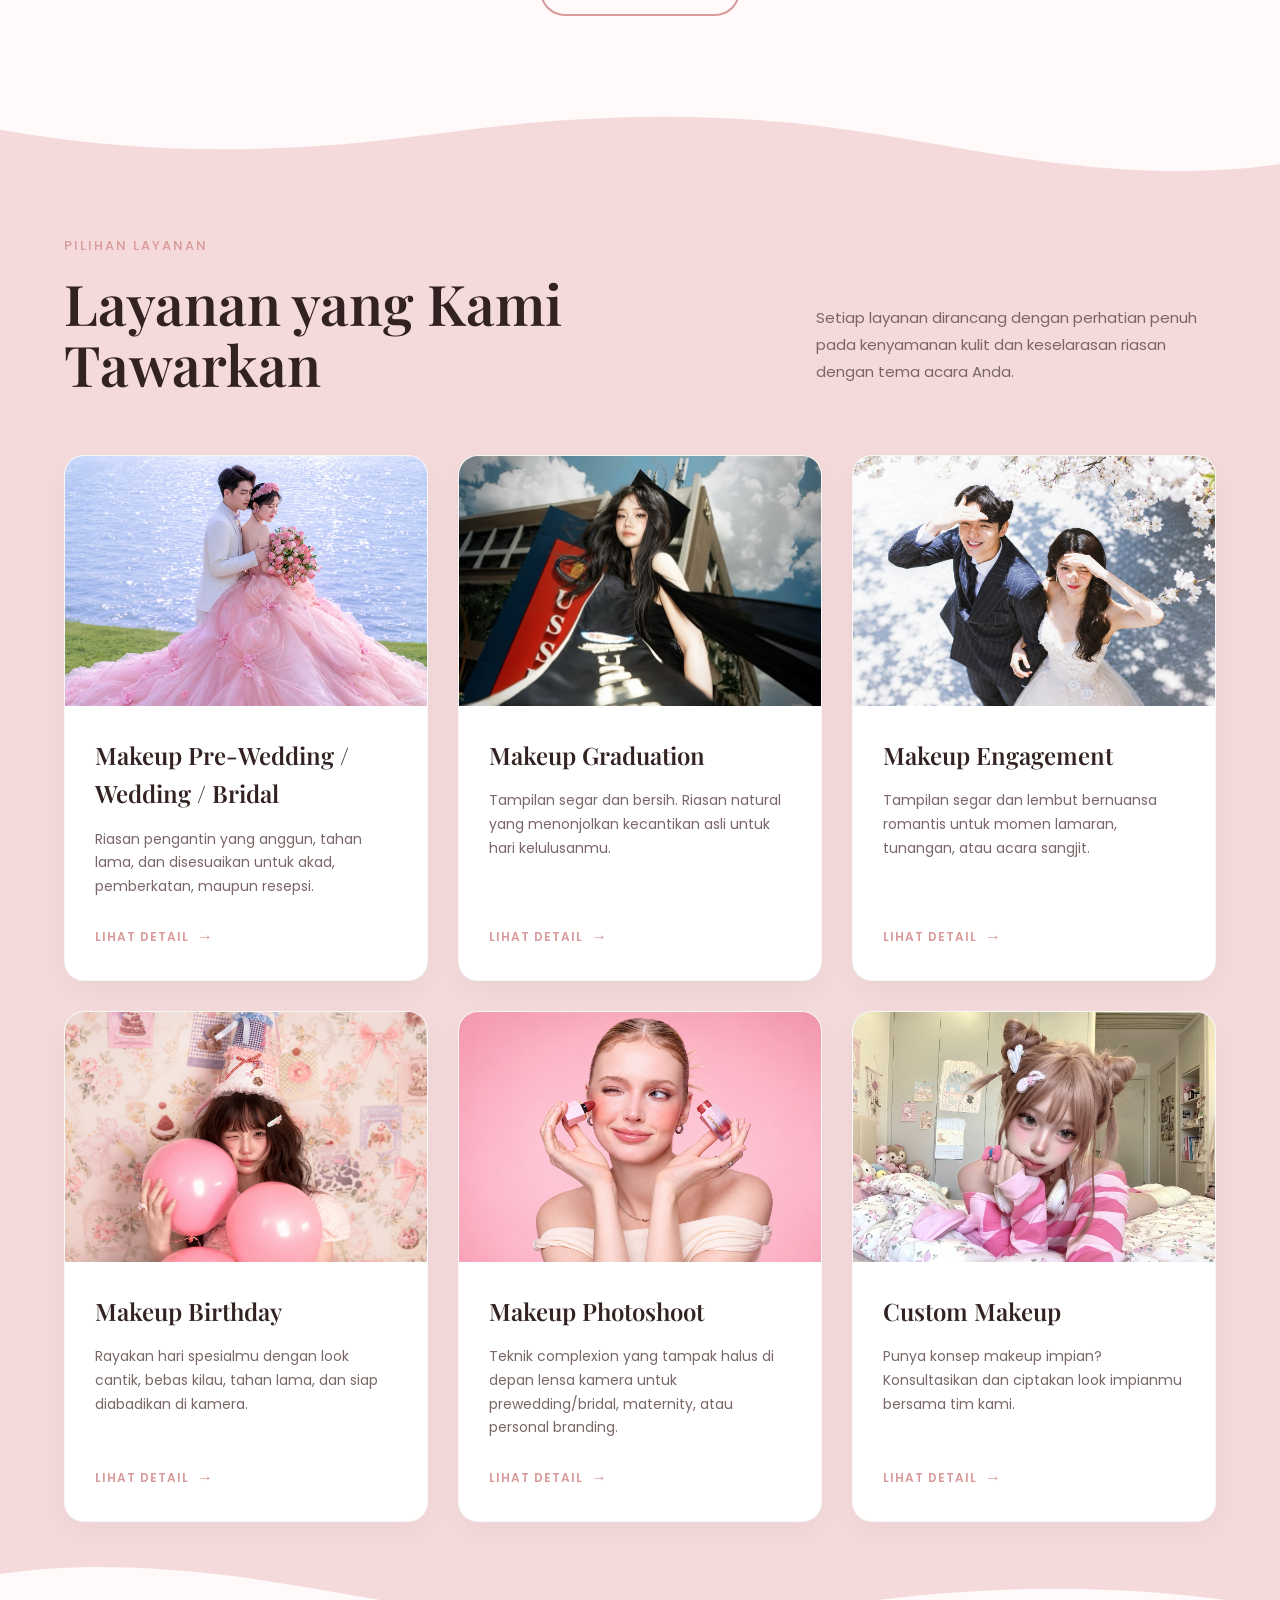
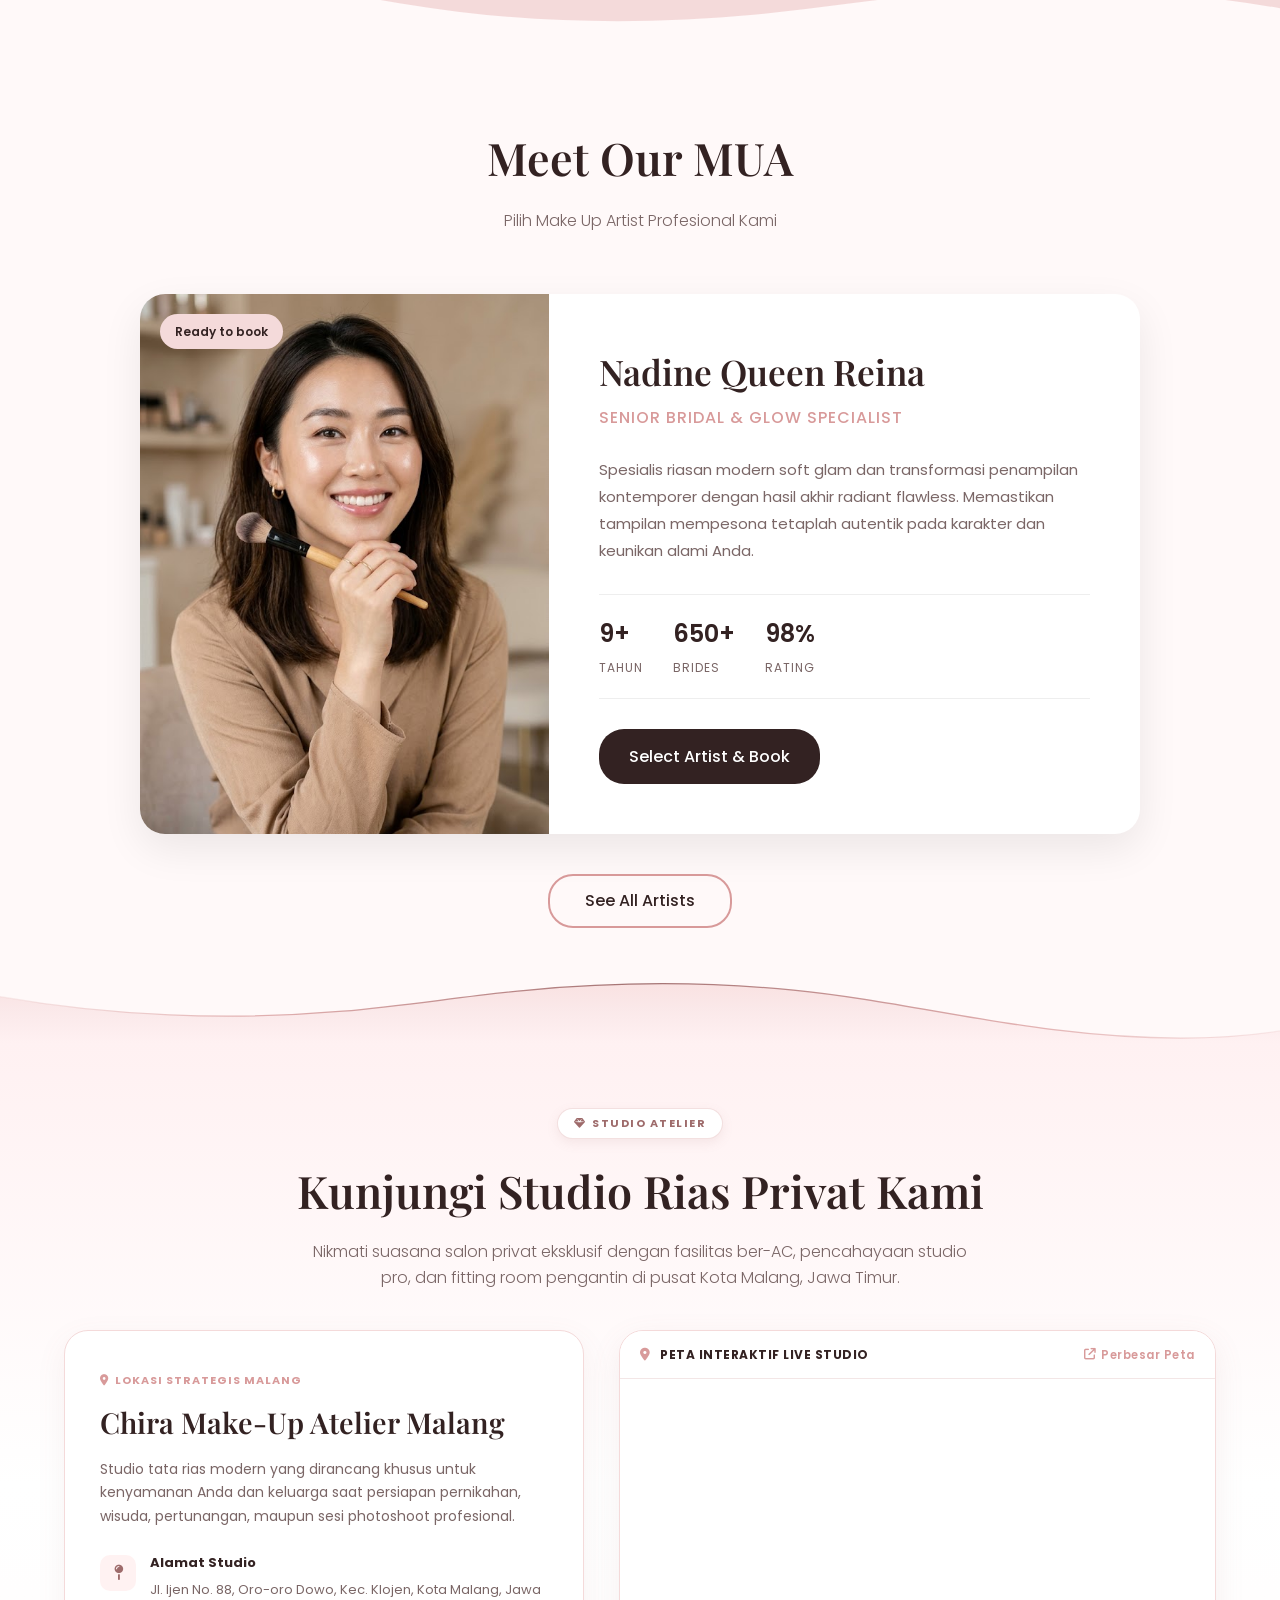
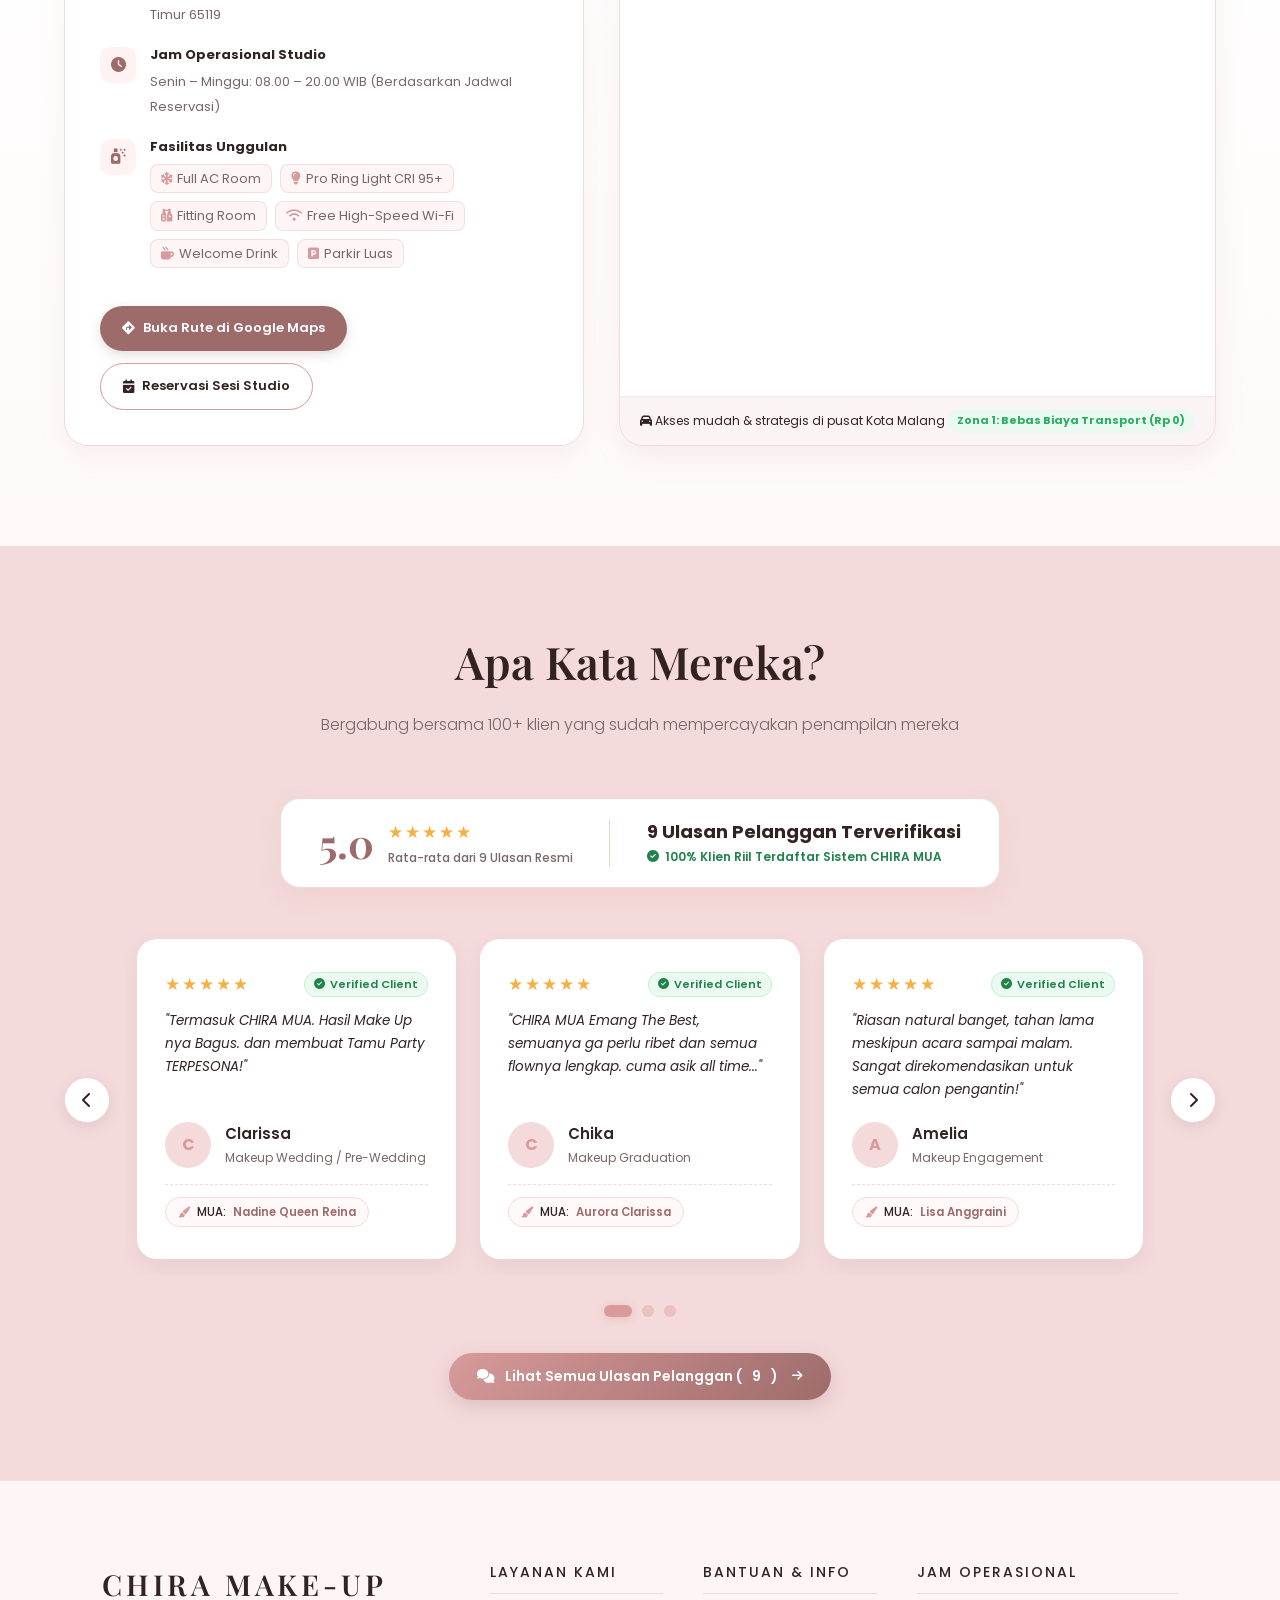
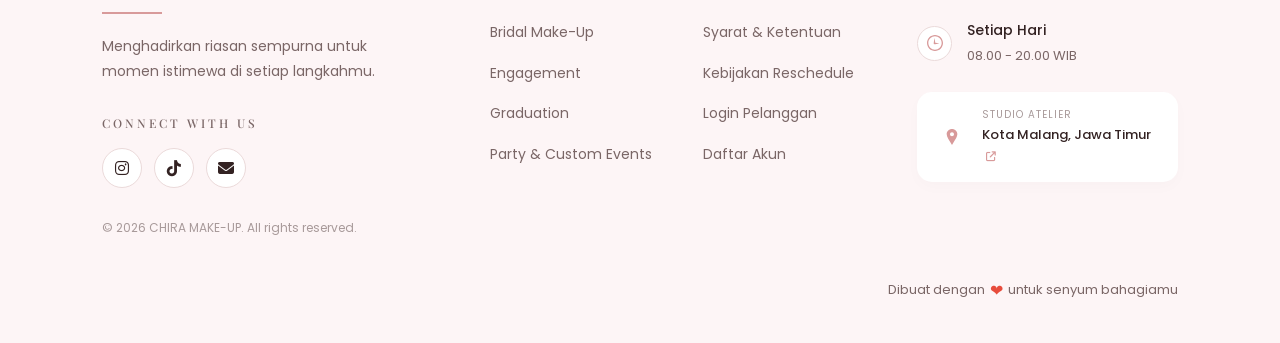
==== commit 1aa8335a: "Add new Fiture to Testimoni + Fixed Logo" ====
--- a/index.html
+++ b/index.html
@@ -1319,6 +1319,497 @@
                 align-items: flex-start;
             }
         }
+
+        /* --- TESTIMONIALS VERIFIED ARCHIVE & AGGREGATE STYLES --- */
+        .testi-card-top-row {
+            display: flex;
+            align-items: center;
+            justify-content: space-between;
+            margin-bottom: 12px;
+            gap: 10px;
+        }
+
+        .testi-card-top-row .testi-stars {
+            margin-bottom: 0;
+        }
+
+        .testi-verified-pill {
+            display: inline-flex;
+            align-items: center;
+            gap: 5px;
+            font-size: 11px;
+            font-weight: 600;
+            color: #1e8449;
+            background: #eafaf1;
+            border: 1px solid #c7eed8;
+            padding: 3px 9px;
+            border-radius: 12px;
+            white-space: nowrap;
+        }
+
+        .testi-aggregate-container {
+            max-width: 720px;
+            margin: 0 auto 36px auto;
+            background: #ffffff;
+            border: 1.5px solid #f2d8dc;
+            border-radius: 20px;
+            padding: 20px 32px;
+            box-shadow: 0 8px 25px rgba(216, 154, 154, 0.12);
+            display: flex;
+            align-items: center;
+            justify-content: space-around;
+            gap: 24px;
+            flex-wrap: wrap;
+        }
+
+        .testi-agg-score-box {
+            display: flex;
+            align-items: center;
+            gap: 14px;
+        }
+
+        .testi-agg-score {
+            font-family: var(--font-serif, 'Playfair Display', serif);
+            font-size: 40px;
+            font-weight: 700;
+            color: var(--dark-pink, #927979);
+            line-height: 1;
+        }
+
+        .testi-agg-stars-col {
+            text-align: left;
+        }
+
+        .testi-agg-stars {
+            color: #f5b041;
+            font-size: 17px;
+            letter-spacing: 2px;
+        }
+
+        .testi-agg-out-of {
+            font-size: 12px;
+            color: var(--text-light, #7a6666);
+            font-weight: 500;
+            margin-top: 2px;
+        }
+
+        .testi-agg-divider {
+            width: 1px;
+            height: 48px;
+            background: #ebd4cf;
+        }
+
+        .testi-agg-count-box {
+            text-align: left;
+        }
+
+        .testi-agg-total {
+            font-size: 18px;
+            font-weight: 700;
+            color: var(--text-dark, #332222);
+            line-height: 1.3;
+        }
+
+        .testi-agg-sub {
+            font-size: 12px;
+            color: #1e8449;
+            font-weight: 600;
+            display: flex;
+            align-items: center;
+            gap: 6px;
+            margin-top: 3px;
+        }
+
+        .testi-all-reviews-action {
+            text-align: center;
+            margin-top: 36px;
+        }
+
+        .btn-all-reviews {
+            display: inline-flex;
+            align-items: center;
+            gap: 10px;
+            background: linear-gradient(135deg, var(--accent-pink, #d89a9a) 0%, var(--dark-pink, #927979) 100%);
+            color: #ffffff;
+            border: none;
+            padding: 13px 28px;
+            border-radius: 30px;
+            font-size: 14px;
+            font-weight: 600;
+            font-family: var(--font-sans, 'Poppins', sans-serif);
+            cursor: pointer;
+            transition: all 0.3s cubic-bezier(0.16, 1, 0.3, 1);
+            box-shadow: 0 6px 18px rgba(146, 121, 121, 0.25);
+            text-decoration: none;
+        }
+
+        .btn-all-reviews:hover {
+            transform: translateY(-2px);
+            box-shadow: 0 10px 24px rgba(146, 121, 121, 0.35);
+            background: linear-gradient(135deg, #e28e8e 0%, #7e6363 100%);
+        }
+
+        /* --- MODAL ARSIP SEMUA ULASAN PELANGGAN --- */
+        .chira-modal-overlay {
+            position: fixed;
+            top: 0;
+            left: 0;
+            right: 0;
+            bottom: 0;
+            background: rgba(40, 25, 25, 0.65);
+            backdrop-filter: blur(5px);
+            display: flex;
+            align-items: center;
+            justify-content: center;
+            z-index: 99999;
+            padding: 20px;
+            opacity: 0;
+            pointer-events: none;
+            transition: opacity 0.3s ease;
+        }
+
+        .chira-modal-overlay.active {
+            opacity: 1;
+            pointer-events: auto;
+        }
+
+        .all-reviews-modal-card {
+            background: #fff9f9;
+            border-radius: 24px;
+            width: 100%;
+            max-width: 960px;
+            max-height: 90vh;
+            display: flex;
+            flex-direction: column;
+            box-shadow: 0 20px 50px rgba(40, 20, 20, 0.25);
+            border: 1.5px solid #ebd4cf;
+            overflow: hidden;
+            animation: armModalSlideIn 0.3s cubic-bezier(0.16, 1, 0.3, 1);
+        }
+
+        @keyframes armModalSlideIn {
+            from { transform: translateY(20px) scale(0.97); opacity: 0; }
+            to { transform: translateY(0) scale(1); opacity: 1; }
+        }
+
+        .arm-header {
+            padding: 22px 28px 18px;
+            background: #ffffff;
+            border-bottom: 1px solid #ebd4cf;
+            display: flex;
+            align-items: flex-start;
+            justify-content: space-between;
+            gap: 16px;
+        }
+
+        .arm-badge {
+            display: inline-flex;
+            align-items: center;
+            gap: 6px;
+            background: #fcebeb;
+            color: #927979;
+            font-size: 11px;
+            font-weight: 700;
+            padding: 3px 10px;
+            border-radius: 20px;
+            margin-bottom: 6px;
+            text-transform: uppercase;
+            letter-spacing: 0.5px;
+        }
+
+        .arm-header h3 {
+            font-family: var(--font-serif, 'Playfair Display', serif);
+            font-size: 22px;
+            color: #332222;
+            margin: 0;
+        }
+
+        .arm-header p {
+            font-size: 12.5px;
+            color: #7a6666;
+            margin: 4px 0 0 0;
+        }
+
+        .arm-close-btn {
+            background: #fcebeb;
+            border: none;
+            width: 36px;
+            height: 36px;
+            border-radius: 50%;
+            color: #7a6666;
+            font-size: 22px;
+            display: flex;
+            align-items: center;
+            justify-content: center;
+            cursor: pointer;
+            transition: all 0.2s ease;
+            flex-shrink: 0;
+        }
+
+        .arm-close-btn:hover {
+            background: #927979;
+            color: #ffffff;
+        }
+
+        .arm-filter-bar {
+            padding: 16px 28px;
+            background: #ffffff;
+            border-bottom: 1px solid #f0dede;
+            display: flex;
+            flex-wrap: wrap;
+            align-items: center;
+            gap: 12px;
+        }
+
+        .arm-filter-group {
+            display: flex;
+            align-items: center;
+            gap: 8px;
+            font-size: 12px;
+            color: #554444;
+            font-weight: 500;
+        }
+
+        .arm-select {
+            background: #fff9f9;
+            border: 1px solid #ebd4cf;
+            border-radius: 12px;
+            padding: 7px 12px;
+            font-size: 12.5px;
+            font-family: inherit;
+            color: #332222;
+            cursor: pointer;
+            outline: none;
+            transition: border-color 0.2s;
+        }
+
+        .arm-select:focus {
+            border-color: #927979;
+        }
+
+        .arm-search-wrap {
+            margin-left: auto;
+            flex: 1;
+            min-width: 180px;
+            max-width: 260px;
+        }
+
+        .arm-search-input {
+            width: 100%;
+            background: #fff9f9;
+            border: 1px solid #ebd4cf;
+            border-radius: 20px;
+            padding: 7px 14px;
+            font-size: 12.5px;
+            font-family: inherit;
+            color: #332222;
+            outline: none;
+        }
+
+        .arm-search-input:focus {
+            border-color: #927979;
+            background: #fff;
+        }
+
+        .arm-stats-bar {
+            padding: 10px 28px;
+            background: #fff3f4;
+            font-size: 12px;
+            color: #8c7373;
+            display: flex;
+            align-items: center;
+            justify-content: space-between;
+            border-bottom: 1px solid #f0dede;
+        }
+
+        .arm-verified-indicator {
+            font-weight: 600;
+            color: #1e8449;
+            display: flex;
+            align-items: center;
+            gap: 5px;
+        }
+
+        .arm-body-scroll {
+            padding: 22px 28px;
+            overflow-y: auto;
+            flex: 1;
+        }
+
+        .arm-reviews-grid {
+            display: grid;
+            grid-template-columns: repeat(2, 1fr);
+            gap: 16px;
+        }
+
+        .arm-review-card {
+            background: #ffffff;
+            border-radius: 16px;
+            border: 1px solid #ebd4cf;
+            padding: 18px 20px;
+            display: flex;
+            flex-direction: column;
+            justify-content: space-between;
+            box-shadow: 0 4px 12px rgba(0, 0, 0, 0.03);
+            transition: transform 0.2s, box-shadow 0.2s;
+        }
+
+        .arm-review-card:hover {
+            transform: translateY(-2px);
+            box-shadow: 0 8px 18px rgba(146, 121, 121, 0.12);
+        }
+
+        .arm-rc-top {
+            display: flex;
+            align-items: center;
+            justify-content: space-between;
+            margin-bottom: 10px;
+        }
+
+        .arm-rc-stars {
+            color: #f5b041;
+            font-size: 14px;
+            letter-spacing: 1px;
+        }
+
+        .arm-rc-date {
+            font-size: 11px;
+            color: #9e8a8a;
+        }
+
+        .arm-rc-comment {
+            font-style: italic;
+            font-size: 13px;
+            color: #332222;
+            line-height: 1.6;
+            margin-bottom: 14px;
+            flex: 1;
+        }
+
+        .arm-rc-user {
+            display: flex;
+            align-items: center;
+            gap: 10px;
+            padding-top: 10px;
+            border-top: 1px dashed #f0dede;
+        }
+
+        .arm-rc-avatar {
+            width: 36px;
+            height: 36px;
+            border-radius: 50%;
+            background: #fcebeb;
+            color: #927979;
+            font-weight: 700;
+            font-size: 14px;
+            display: flex;
+            align-items: center;
+            justify-content: center;
+            flex-shrink: 0;
+        }
+
+        .arm-rc-meta {
+            flex: 1;
+            min-width: 0;
+        }
+
+        .arm-rc-name {
+            font-weight: 600;
+            font-size: 13px;
+            color: #332222;
+            display: flex;
+            align-items: center;
+            gap: 6px;
+        }
+
+        .arm-rc-name .badge-mini-v {
+            font-size: 11px;
+            color: #1e8449;
+        }
+
+        .arm-rc-service {
+            font-size: 11.5px;
+            color: #7a6666;
+            white-space: nowrap;
+            overflow: hidden;
+            text-overflow: ellipsis;
+        }
+
+        .arm-rc-mua {
+            font-size: 11px;
+            color: #927979;
+            font-weight: 500;
+            margin-top: 2px;
+        }
+
+        .arm-pagination {
+            padding: 16px 28px;
+            background: #ffffff;
+            border-top: 1px solid #ebd4cf;
+            display: flex;
+            align-items: center;
+            justify-content: center;
+            gap: 6px;
+        }
+
+        .arm-page-btn {
+            min-width: 34px;
+            height: 34px;
+            padding: 0 10px;
+            border-radius: 8px;
+            border: 1px solid #ebd4cf;
+            background: #fff;
+            color: #332222;
+            font-size: 12.5px;
+            font-weight: 600;
+            cursor: pointer;
+            display: inline-flex;
+            align-items: center;
+            justify-content: center;
+            transition: all 0.2s;
+            font-family: inherit;
+        }
+
+        .arm-page-btn:hover:not(:disabled) {
+            background: #fcebeb;
+            border-color: #d89a9a;
+            color: #927979;
+        }
+
+        .arm-page-btn.active {
+            background: linear-gradient(135deg, #927979 0%, #7e6363 100%);
+            color: #fff;
+            border-color: #927979;
+        }
+
+        .arm-page-btn:disabled {
+            opacity: 0.4;
+            cursor: not-allowed;
+        }
+
+        @media (max-width: 768px) {
+            .arm-reviews-grid {
+                grid-template-columns: 1fr;
+            }
+            .arm-filter-bar {
+                padding: 14px 16px;
+            }
+            .arm-search-wrap {
+                margin-left: 0;
+                max-width: 100%;
+            }
+            .arm-body-scroll {
+                padding: 16px;
+            }
+            .testi-aggregate-container {
+                padding: 18px 20px;
+                gap: 16px;
+            }
+            .testi-agg-divider {
+                display: none;
+            }
+        }
+
     </style>
 </head>
 <body>
@@ -1637,9 +2128,15 @@
     </section>
 
     <!-- TESTIMONIALS -->
+        <!-- TESTIMONIALS (ETALASE ULASAN TERVERIFIKASI & CAROUSEL TERKONTROL) -->
     <section class="testimonials" id="testimonials">
         <h2 class="section-title">Apa Kata Mereka?</h2>
         <p class="section-subtitle">Bergabung bersama 100+ klien yang sudah mempercayakan penampilan mereka</p>
+
+        <!-- SKOR AGREGAT & STATISTIK ULASAN TERVERIFIKASI -->
+        <div class="testi-aggregate-container" id="testiAggregateSummary">
+            <!-- Rendered dynamically by JS -->
+        </div>
 
         <div class="testi-carousel-wrapper">
             <!-- Tombol Navigasi Kiri -->
@@ -1650,185 +2147,7 @@
             <!-- Viewport Slider -->
             <div class="testi-carousel-viewport" id="testiViewport">
                 <div class="testi-track" id="testiTrack">
-                    <!-- Kartu 1: Clarissa -->
-                    <div class="testi-card-item">
-                        <div class="testi-card">
-                            <div class="testi-stars">★★★★★</div>
-                            <p class="testi-text">"Termasuk CHIRA MUA. Hasil Make Up nya Bagus. dan membuat Tamu Party TERPESONA!"</p>
-                            <div class="testi-user">
-                                <div class="testi-avatar">C</div>
-                                <div class="testi-info">
-                                    <h5>Clarissa</h5>
-                                    <p>Wedding Client</p>
-                                </div>
-                            </div>
-                            <div class="testi-handled">
-                                <a href="staffmua.html#artists-team" class="testi-artist-pill" title="Lihat profil MUA Artist">
-                                    <i class="fa-solid fa-paintbrush"></i> MUA: <strong>Nadine Queen Reina</strong>
-                                </a>
-                            </div>
-                        </div>
-                    </div>
-
-                    <!-- Kartu 2: Chika -->
-                    <div class="testi-card-item">
-                        <div class="testi-card">
-                            <div class="testi-stars">★★★★★</div>
-                            <p class="testi-text">"CHIRA MUA Emang The Best, semuanya ga perlu ribet dan semua flownya lengkap. cuma asik all time..."</p>
-                            <div class="testi-user">
-                                <div class="testi-avatar">C</div>
-                                <div class="testi-info">
-                                    <h5>Chika</h5>
-                                    <p>Graduate Client</p>
-                                </div>
-                            </div>
-                            <div class="testi-handled">
-                                <a href="staffmua.html#artists-team" class="testi-artist-pill" title="Lihat profil MUA Artist">
-                                    <i class="fa-solid fa-paintbrush"></i> MUA: <strong>Aurora Clarissa</strong>
-                                </a>
-                            </div>
-                        </div>
-                    </div>
-
-                    <!-- Kartu 3: Amelia -->
-                    <div class="testi-card-item">
-                        <div class="testi-card">
-                            <div class="testi-stars">★★★★★</div>
-                            <p class="testi-text">"Riasan natural banget, tahan lama meskipun acara sampai malam. Sangat direkomendasikan untuk semua calon pengantin!"</p>
-                            <div class="testi-user">
-                                <div class="testi-avatar">A</div>
-                                <div class="testi-info">
-                                    <h5>Amelia</h5>
-                                    <p>Engagement Client</p>
-                                </div>
-                            </div>
-                            <div class="testi-handled">
-                                <a href="staffmua.html#artists-team" class="testi-artist-pill" title="Lihat profil MUA Artist">
-                                    <i class="fa-solid fa-paintbrush"></i> MUA: <strong>Lisa Anggraini</strong>
-                                </a>
-                            </div>
-                        </div>
-                    </div>
-
-                    <!-- Kartu 4: Felicia Tan -->
-                    <div class="testi-card-item">
-                        <div class="testi-card">
-                            <div class="testi-stars">★★★★★</div>
-                            <p class="testi-text">"Sesi photoshoot komersial berjalan mulus. Look makeup-nya on-point banget di depan kamera dan sangat tahan lama!"</p>
-                            <div class="testi-user">
-                                <div class="testi-avatar">F</div>
-                                <div class="testi-info">
-                                    <h5>Felicia Tan</h5>
-                                    <p>Fashion Photoshoot</p>
-                                </div>
-                            </div>
-                            <div class="testi-handled">
-                                <a href="staffmua.html#artists-team" class="testi-artist-pill" title="Lihat profil MUA Artist">
-                                    <i class="fa-solid fa-paintbrush"></i> MUA: <strong>Draco Sebastian</strong>
-                                </a>
-                            </div>
-                        </div>
-                    </div>
-
-                    <!-- Kartu 5: Stephanie W. -->
-                    <div class="testi-card-item">
-                        <div class="testi-card">
-                            <div class="testi-stars">★★★★★</div>
-                            <p class="testi-text">"Hasil riasan airbrush-nya sangat halus dan mulus. Berasa sangat istimewa di hari pernikahan impian saya."</p>
-                            <div class="testi-user">
-                                <div class="testi-avatar">S</div>
-                                <div class="testi-info">
-                                    <h5>Stephanie W.</h5>
-                                    <p>Bridal Airbrush Client</p>
-                                </div>
-                            </div>
-                            <div class="testi-handled">
-                                <a href="staffmua.html#artists-team" class="testi-artist-pill" title="Lihat profil MUA Artist">
-                                    <i class="fa-solid fa-paintbrush"></i> MUA: <strong>Marco Pratama</strong>
-                                </a>
-                            </div>
-                        </div>
-                    </div>
-
-                    <!-- Kartu 6: Valerie Natasha -->
-                    <div class="testi-card-item">
-                        <div class="testi-card">
-                            <div class="testi-stars">★★★★★</div>
-                            <p class="testi-text">"Makeup glamor untuk acara gala dinner sukses mencuri perhatian. Warnanya pas, elegan, dan tidak menor sama sekali."</p>
-                            <div class="testi-user">
-                                <div class="testi-avatar">V</div>
-                                <div class="testi-info">
-                                    <h5>Valerie Natasha</h5>
-                                    <p>High Glamour Party</p>
-                                </div>
-                            </div>
-                            <div class="testi-handled">
-                                <a href="staffmua.html#artists-team" class="testi-artist-pill" title="Lihat profil MUA Artist">
-                                    <i class="fa-solid fa-paintbrush"></i> MUA: <strong>Thania Aurelia Putri</strong>
-                                </a>
-                            </div>
-                        </div>
-                    </div>
-
-                    <!-- Kartu 7: Nabila Larasati -->
-                    <div class="testi-card-item">
-                        <div class="testi-card">
-                            <div class="testi-stars">★★★★★</div>
-                            <p class="testi-text">"Sesi prewedding outdoor dari pagi sampai sore riasannya tetap fresh glowing. MUA-nya super ramah dan komunikatif!"</p>
-                            <div class="testi-user">
-                                <div class="testi-avatar">N</div>
-                                <div class="testi-info">
-                                    <h5>Nabila Larasati</h5>
-                                    <p>Pre-Wedding Outdoor</p>
-                                </div>
-                            </div>
-                            <div class="testi-handled">
-                                <a href="staffmua.html#artists-team" class="testi-artist-pill" title="Lihat profil MUA Artist">
-                                    <i class="fa-solid fa-paintbrush"></i> MUA: <strong>Nadine Queen Reina</strong>
-                                </a>
-                            </div>
-                        </div>
-                    </div>
-
-                    <!-- Kartu 8: Kezia Rahma -->
-                    <div class="testi-card-item">
-                        <div class="testi-card">
-                            <div class="testi-stars">★★★★★</div>
-                            <p class="testi-text">"Booking paket rame-rame bareng teman wisuda puas banget! Pengerjaan on-time, teliti, dan hasil riasan tahan seharian."</p>
-                            <div class="testi-user">
-                                <div class="testi-avatar">K</div>
-                                <div class="testi-info">
-                                    <h5>Kezia Rahma</h5>
-                                    <p>Graduation Look</p>
-                                </div>
-                            </div>
-                            <div class="testi-handled">
-                                <a href="staffmua.html#artists-team" class="testi-artist-pill" title="Lihat profil MUA Artist">
-                                    <i class="fa-solid fa-paintbrush"></i> MUA: <strong>Aurora Clarissa</strong>
-                                </a>
-                            </div>
-                        </div>
-                    </div>
-
-                    <!-- Kartu 9: Dinda Kirana -->
-                    <div class="testi-card-item">
-                        <div class="testi-card">
-                            <div class="testi-stars">★★★★★</div>
-                            <p class="testi-text">"Hijab styling dan riasan lamarannya sangat rapi dan elegan. Banyak tamu yang tanya MUA-nya siapa!"</p>
-                            <div class="testi-user">
-                                <div class="testi-avatar">D</div>
-                                <div class="testi-info">
-                                    <h5>Dinda Kirana</h5>
-                                    <p>Engagement & Hijab</p>
-                                </div>
-                            </div>
-                            <div class="testi-handled">
-                                <a href="staffmua.html#artists-team" class="testi-artist-pill" title="Lihat profil MUA Artist">
-                                    <i class="fa-solid fa-paintbrush"></i> MUA: <strong>Lisa Anggraini</strong>
-                                </a>
-                            </div>
-                        </div>
-                    </div>
+                    <!-- Dynamic rendering limited to 6-9 latest 4-5★ reviews -->
                 </div>
             </div>
 
@@ -1840,6 +2159,14 @@
 
         <!-- Pagination Dots -->
         <div class="testi-dots" id="testiDots"></div>
+
+        <!-- TOMBOL LIHAT SEMUA ULASAN DENGAN FILTER & PAGINATION -->
+        <div class="testi-all-reviews-action">
+            <button type="button" class="btn-all-reviews" id="btnOpenAllReviewsModal">
+                <i class="fa-solid fa-comments"></i> Lihat Semua Ulasan Pelanggan (<span id="totalReviewsCountBtn">0</span>)
+                <i class="fa-solid fa-arrow-right" style="font-size: 12px; margin-left: 4px;"></i>
+            </button>
+        </div>
     </section>
 
     <!-- FOOTER (REVISI PREMIUM) -->
@@ -1933,22 +2260,280 @@
     <!-- SCRIPT UTAMA HALAMAN -->
     <script>
         document.addEventListener("DOMContentLoaded", function() {
-            // --- CAROUSEL TESTIMONIALS ---
-            const track = document.getElementById("testiTrack");
-            const prevBtn = document.getElementById("testiPrevBtn");
-            const nextBtn = document.getElementById("testiNextBtn");
-            const dotsContainer = document.getElementById("testiDots");
-            const cardItems = document.querySelectorAll(".testi-card-item");
-
-            if (track && prevBtn && nextBtn && dotsContainer && cardItems.length > 0) {
-                let currentPage = 0;
+            // --- SISTEM ETALASE & ARSIP ULASAN TERVERIFIKASI (localStorage: chira_reviews) ---
+            const REVIEWS_KEY = "chira_reviews";
+
+            const OFFICIAL_CHIRA_SERVICES = [
+                "Makeup Wedding / Pre-Wedding",
+                "Makeup Graduation",
+                "Makeup Engagement",
+                "Makeup Birthday",
+                "Makeup Photoshoot",
+                "Custom Makeup"
+            ];
+
+            function normalizeServiceName(serviceName) {
+                if (!serviceName) return "Custom Makeup";
+                const s = String(serviceName).trim().toLowerCase();
+                if (s.includes("wedding") || s.includes("bridal") || s.includes("nikah") || s.includes("pengantin") || s.includes("pre-wedding") || s.includes("prewedding")) {
+                    return "Makeup Wedding / Pre-Wedding";
+                }
+                if (s.includes("grad") || s.includes("wisuda")) {
+                    return "Makeup Graduation";
+                }
+                if (s.includes("engage") || s.includes("lamaran") || s.includes("tunangan")) {
+                    return "Makeup Engagement";
+                }
+                if (s.includes("birth") || s.includes("ulang tahun") || s.includes("party") || s.includes("pesta") || s.includes("gala")) {
+                    return "Makeup Birthday";
+                }
+                if (s.includes("photo") || s.includes("shoot") || s.includes("foto") || s.includes("editorial") || s.includes("commercial")) {
+                    return "Makeup Photoshoot";
+                }
+                if (s.includes("custom") || s.includes("khusus") || s.includes("hijab")) {
+                    return "Custom Makeup";
+                }
+                const match = OFFICIAL_CHIRA_SERVICES.find(o => o.toLowerCase() === s);
+                if (match) return match;
+                return "Custom Makeup";
+            }
+
+            const DEFAULT_CHIRA_REVIEWS = [
+                {
+                    id: "REV-2026-001",
+                    bookingCode: "CHR-20260214-0891",
+                    custName: "Clarissa",
+                    serviceName: "Makeup Wedding / Pre-Wedding",
+                    staffName: "Nadine Queen Reina",
+                    rating: 5,
+                    comment: "Termasuk CHIRA MUA. Hasil Make Up nya Bagus. dan membuat Tamu Party TERPESONA!",
+                    date: "2026-02-14",
+                    verified: true
+                },
+                {
+                    id: "REV-2026-002",
+                    bookingCode: "CHR-20260210-4412",
+                    custName: "Chika",
+                    serviceName: "Makeup Graduation",
+                    staffName: "Aurora Clarissa",
+                    rating: 5,
+                    comment: "CHIRA MUA Emang The Best, semuanya ga perlu ribet dan semua flownya lengkap. cuma asik all time...",
+                    date: "2026-02-10",
+                    verified: true
+                },
+                {
+                    id: "REV-2026-003",
+                    bookingCode: "CHR-20260205-1923",
+                    custName: "Amelia",
+                    serviceName: "Makeup Engagement",
+                    staffName: "Lisa Anggraini",
+                    rating: 5,
+                    comment: "Riasan natural banget, tahan lama meskipun acara sampai malam. Sangat direkomendasikan untuk semua calon pengantin!",
+                    date: "2026-02-05",
+                    verified: true
+                },
+                {
+                    id: "REV-2026-004",
+                    bookingCode: "CHR-20260128-5524",
+                    custName: "Felicia Tan",
+                    serviceName: "Makeup Photoshoot",
+                    staffName: "Draco Sebastian",
+                    rating: 5,
+                    comment: "Sesi photoshoot komersial berjalan mulus. Look makeup-nya on-point banget di depan kamera dan sangat tahan lama!",
+                    date: "2026-01-28",
+                    verified: true
+                },
+                {
+                    id: "REV-2026-005",
+                    bookingCode: "CHR-20260120-7762",
+                    custName: "Stephanie W.",
+                    serviceName: "Makeup Wedding / Pre-Wedding",
+                    staffName: "Marco Pratama",
+                    rating: 5,
+                    comment: "Hasil riasan airbrush-nya sangat halus dan mulus. Berasa sangat istimewa di hari pernikahan impian saya.",
+                    date: "2026-01-20",
+                    verified: true
+                },
+                {
+                    id: "REV-2026-006",
+                    bookingCode: "CHR-20260115-3310",
+                    custName: "Valerie Natasha",
+                    serviceName: "Makeup Birthday",
+                    staffName: "Thania Aurelia Putri",
+                    rating: 5,
+                    comment: "Makeup glamor untuk acara gala dinner sukses mencuri perhatian. Warnanya pas, elegan, dan tidak menor sama sekali.",
+                    date: "2026-01-15",
+                    verified: true
+                },
+                {
+                    id: "REV-2026-007",
+                    bookingCode: "CHR-20260108-9844",
+                    custName: "Nabila Larasati",
+                    serviceName: "Makeup Wedding / Pre-Wedding",
+                    staffName: "Nadine Queen Reina",
+                    rating: 5,
+                    comment: "Sesi prewedding outdoor dari pagi sampai sore riasannya tetap fresh glowing. MUA-nya super ramah dan komunikatif!",
+                    date: "2026-01-08",
+                    verified: true
+                },
+                {
+                    id: "REV-2026-008",
+                    bookingCode: "CHR-20251228-2190",
+                    custName: "Kezia Rahma",
+                    serviceName: "Makeup Graduation",
+                    staffName: "Aurora Clarissa",
+                    rating: 5,
+                    comment: "Booking paket rame-rame bareng teman wisuda puas banget! Pengerjaan on-time, teliti, dan hasil riasan tahan seharian.",
+                    date: "2025-12-28",
+                    verified: true
+                },
+                {
+                    id: "REV-2026-009",
+                    bookingCode: "CHR-20251218-1102",
+                    custName: "Dinda Kirana",
+                    serviceName: "Custom Makeup",
+                    staffName: "Lisa Anggraini",
+                    rating: 5,
+                    comment: "Hijab styling dan riasan lamarannya sangat rapi dan elegan. Banyak tamu yang tanya MUA-nya siapa!",
+                    date: "2025-12-18",
+                    verified: true
+                }
+            ];
+
+            function getChiraReviews() {
+                try {
+                    const raw = localStorage.getItem(REVIEWS_KEY);
+                    if (raw) {
+                        const parsed = JSON.parse(raw);
+                        if (Array.isArray(parsed) && parsed.length > 0) {
+                            let updated = false;
+                            const normalized = parsed.map(r => {
+                                const norm = normalizeServiceName(r.serviceName);
+                                if (r.serviceName !== norm) {
+                                    updated = true;
+                                    return Object.assign({}, r, { serviceName: norm });
+                                }
+                                return r;
+                            });
+                            if (updated) {
+                                localStorage.setItem(REVIEWS_KEY, JSON.stringify(normalized));
+                            }
+                            return normalized;
+                        }
+                    }
+                } catch (e) {
+                    console.error("Gagal membaca chira_reviews:", e);
+                }
+                try {
+                    localStorage.setItem(REVIEWS_KEY, JSON.stringify(DEFAULT_CHIRA_REVIEWS));
+                } catch (e) {}
+                return [...DEFAULT_CHIRA_REVIEWS];
+            }
+
+            function escapeHtmlReview(str) {
+                if (!str) return "";
+                return String(str)
+                    .replace(/&/g, "&amp;")
+                    .replace(/</g, "&lt;")
+                    .replace(/>/g, "&gt;")
+                    .replace(/"/g, "&quot;")
+                    .replace(/'/g, "&#039;");
+            }
+
+            function renderAggregateSummary(reviews) {
+                const summaryEl = document.getElementById("testiAggregateSummary");
+                const countBtnEl = document.getElementById("totalReviewsCountBtn");
+                if (countBtnEl) countBtnEl.innerText = reviews.length;
+
+                if (!summaryEl) return;
+                const total = reviews.length;
+                const avgScore = total > 0 ? (reviews.reduce((acc, r) => acc + Number(r.rating || 5), 0) / total).toFixed(1) : "5.0";
+                const roundStars = Math.round(Number(avgScore));
+                const starsHtml = "★".repeat(roundStars) + "☆".repeat(5 - roundStars);
+
+                summaryEl.innerHTML = `
+                    <div class="testi-agg-score-box">
+                        <div class="testi-agg-score">${avgScore}</div>
+                        <div class="testi-agg-stars-col">
+                            <div class="testi-agg-stars">${starsHtml}</div>
+                            <div class="testi-agg-out-of">Rata-rata dari ${total} Ulasan Resmi</div>
+                        </div>
+                    </div>
+                    <div class="testi-agg-divider"></div>
+                    <div class="testi-agg-count-box">
+                        <div class="testi-agg-total">${total} Ulasan Pelanggan Terverifikasi</div>
+                        <div class="testi-agg-sub">
+                            <i class="fa-solid fa-circle-check"></i> 100% Klien Riil Terdaftar Sistem CHIRA MUA
+                        </div>
+                    </div>
+                `;
+            }
+
+            let carouselCurrentPage = 0;
+            let carouselCardItems = [];
+            let carouselUpdateSlideFn = null;
+
+            function renderCarouselReviews(reviews) {
+                const track = document.getElementById("testiTrack");
+                if (!track) return;
+
+                // Batasi render maksimal 6-9 ulasan terbaru dengan rating 4-5★
+                const eligible = reviews
+                    .filter(r => Number(r.rating || 5) >= 4)
+                    .sort((a, b) => new Date(b.date || 0) - new Date(a.date || 0))
+                    .slice(0, 9);
+
+                track.innerHTML = eligible.map(r => {
+                    const stars = Math.round(Number(r.rating || 5));
+                    const starsStr = "★".repeat(stars) + "☆".repeat(5 - stars);
+                    const initial = (r.custName || "C").trim().charAt(0).toUpperCase();
+                    return `
+                        <div class="testi-card-item">
+                            <div class="testi-card">
+                                <div class="testi-card-top-row">
+                                    <div class="testi-stars">${starsStr}</div>
+                                    <span class="testi-verified-pill" title="Klien Terverifikasi Resmi">
+                                        <i class="fa-solid fa-circle-check"></i> Verified Client
+                                    </span>
+                                </div>
+                                <p class="testi-text">"${escapeHtmlReview(r.comment)}"</p>
+                                <div class="testi-user">
+                                    <div class="testi-avatar">${escapeHtmlReview(initial)}</div>
+                                    <div class="testi-info">
+                                        <h5>${escapeHtmlReview(r.custName)}</h5>
+                                        <p>${escapeHtmlReview(r.serviceName)}</p>
+                                    </div>
+                                </div>
+                                <div class="testi-handled">
+                                    <a href="staffmua.html#artists-team" class="testi-artist-pill" title="Lihat profil MUA Artist">
+                                        <i class="fa-solid fa-paintbrush"></i> MUA: <strong>${escapeHtmlReview(r.staffName)}</strong>
+                                    </a>
+                                </div>
+                            </div>
+                        </div>
+                    `;
+                }).join("");
+
+                initCarouselBehavior();
+            }
+
+            function initCarouselBehavior() {
+                const track = document.getElementById("testiTrack");
+                const prevBtn = document.getElementById("testiPrevBtn");
+                const nextBtn = document.getElementById("testiNextBtn");
+                const dotsContainer = document.getElementById("testiDots");
+                carouselCardItems = track ? track.querySelectorAll(".testi-card-item") : [];
+
+                if (!track || !prevBtn || !nextBtn || !dotsContainer || carouselCardItems.length === 0) return;
+
+                carouselCurrentPage = 0;
 
                 function getItemsPerView() {
                     return window.innerWidth > 768 ? 3 : 1;
                 }
 
                 function getMaxPages() {
-                    return Math.ceil(cardItems.length / getItemsPerView());
+                    return Math.max(1, Math.ceil(carouselCardItems.length / getItemsPerView()));
                 }
 
                 function renderDots() {
@@ -1956,10 +2541,10 @@
                     dotsContainer.innerHTML = "";
                     for (let i = 0; i < maxPages; i++) {
                         const dot = document.createElement("button");
-                        dot.className = "testi-dot" + (i === currentPage ? " active" : "");
-                        dot.setAttribute("aria-label", `Menuju Halaman Testimoni ${i + 1}`);
+                        dot.className = "testi-dot" + (i === carouselCurrentPage ? " active" : "");
+                        dot.setAttribute("aria-label", "Menuju Halaman Testimoni " + (i + 1));
                         dot.addEventListener("click", () => {
-                            currentPage = i;
+                            carouselCurrentPage = i;
                             updateSlide();
                         });
                         dotsContainer.appendChild(dot);
@@ -1968,63 +2553,369 @@
 
                 function updateSlide() {
                     const maxPages = getMaxPages();
-                    if (currentPage >= maxPages) currentPage = 0;
-                    if (currentPage < 0) currentPage = maxPages - 1;
-
-                    track.style.transform = `translateX(-${currentPage * 100}%)`;
+                    if (carouselCurrentPage >= maxPages) carouselCurrentPage = 0;
+                    if (carouselCurrentPage < 0) carouselCurrentPage = maxPages - 1;
+
+                    track.style.transform = "translateX(-" + (carouselCurrentPage * 100) + "%)";
 
                     const dots = dotsContainer.querySelectorAll(".testi-dot");
                     dots.forEach((dot, idx) => {
-                        dot.classList.toggle("active", idx === currentPage);
+                        dot.classList.toggle("active", idx === carouselCurrentPage);
                     });
                 }
 
-                nextBtn.addEventListener("click", () => {
-                    currentPage++;
-                    if (currentPage >= getMaxPages()) {
-                        currentPage = 0; // Loop kembali ke slide pertama
-                    }
+                carouselUpdateSlideFn = updateSlide;
+
+                nextBtn.onclick = () => {
+                    carouselCurrentPage++;
+                    if (carouselCurrentPage >= getMaxPages()) carouselCurrentPage = 0;
                     updateSlide();
-                });
-
-                prevBtn.addEventListener("click", () => {
-                    currentPage--;
-                    if (currentPage < 0) {
-                        currentPage = getMaxPages() - 1; // Loop ke slide terakhir
-                    }
+                };
+
+                prevBtn.onclick = () => {
+                    carouselCurrentPage--;
+                    if (carouselCurrentPage < 0) carouselCurrentPage = getMaxPages() - 1;
                     updateSlide();
-                });
-
-                // Touch Swipe Support
+                };
+
+                // Touch Swipe
                 let startX = 0;
                 let endX = 0;
-                track.addEventListener("touchstart", (e) => {
+                track.ontouchstart = (e) => {
                     startX = e.touches[0].clientX;
-                }, { passive: true });
-                track.addEventListener("touchend", (e) => {
+                };
+                track.ontouchend = (e) => {
                     endX = e.changedTouches[0].clientX;
                     if (startX - endX > 40) {
                         nextBtn.click();
                     } else if (endX - startX > 40) {
                         prevBtn.click();
                     }
-                }, { passive: true });
-
-                // Inisialisasi awal
+                };
+
                 renderDots();
                 updateSlide();
-
-                // Handle resize
-                let resizeTimer;
-                window.addEventListener("resize", () => {
-                    clearTimeout(resizeTimer);
-                    resizeTimer = setTimeout(() => {
-                        renderDots();
-                        updateSlide();
-                    }, 100);
+            }
+
+            // --- LOGIKA MODAL ARSIP SEMUA ULASAN (FILTER & PAGINATION 6 ITEM/PAGE) ---
+            let archiveReviews = [];
+            let archiveCurrentPage = 1;
+            const ARCHIVE_PER_PAGE = 6;
+
+            function populateServiceFilterOptions() {
+                const sel = document.getElementById("filterServiceType");
+                if (!sel) return;
+                const currentVal = sel.value || "all";
+                sel.innerHTML = '<option value="all">Semua Layanan</option>' +
+                    OFFICIAL_CHIRA_SERVICES.map(s => `<option value="${escapeHtmlReview(s)}">${escapeHtmlReview(s)}</option>`).join("");
+                sel.value = currentVal;
+            }
+
+            function getFilteredArchiveReviews() {
+                const starVal = (document.getElementById("filterRatingStars")?.value || "all");
+                const staffVal = (document.getElementById("filterStaffMUA")?.value || "all");
+                const servVal = (document.getElementById("filterServiceType")?.value || "all");
+                const searchVal = (document.getElementById("searchReviewInput")?.value || "").toLowerCase().trim();
+
+                return archiveReviews.filter(r => {
+                    const rStar = Number(r.rating || 5);
+                    if (starVal === "5" && rStar !== 5) return false;
+                    if (starVal === "4" && rStar !== 4) return false;
+                    if (starVal === "3" && rStar !== 3) return false;
+                    if (starVal === "1-2" && (rStar > 2)) return false;
+
+                    if (staffVal !== "all" && (r.staffName || "").trim() !== staffVal) return false;
+                    if (servVal !== "all" && normalizeServiceName(r.serviceName) !== servVal) return false;
+
+                    if (searchVal) {
+                        const matchCust = (r.custName || "").toLowerCase().includes(searchVal);
+                        const matchComm = (r.comment || "").toLowerCase().includes(searchVal);
+                        const matchServ = (r.serviceName || "").toLowerCase().includes(searchVal);
+                        const matchMUA = (r.staffName || "").toLowerCase().includes(searchVal);
+                        if (!matchCust && !matchComm && !matchServ && !matchMUA) return false;
+                    }
+
+                    return true;
                 });
             }
+
+            function renderArchivePage() {
+                const grid = document.getElementById("armReviewsGrid");
+                const pagination = document.getElementById("armPagination");
+                const resultCount = document.getElementById("armResultCount");
+                if (!grid || !pagination) return;
+
+                const filtered = getFilteredArchiveReviews();
+                const total = filtered.length;
+                const totalPages = Math.max(1, Math.ceil(total / ARCHIVE_PER_PAGE));
+
+                if (archiveCurrentPage > totalPages) archiveCurrentPage = totalPages;
+                if (archiveCurrentPage < 1) archiveCurrentPage = 1;
+
+                if (resultCount) {
+                    resultCount.innerText = `Menampilkan ${total} ulasan (Halaman ${archiveCurrentPage} dari ${totalPages})`;
+                }
+
+                if (total === 0) {
+                    grid.innerHTML = `
+                        <div style="grid-column: 1 / -1; text-align: center; padding: 40px 20px; color: #8c7373;">
+                            <i class="fa-regular fa-face-meh" style="font-size: 38px; color: #d89a9a; margin-bottom: 12px; display: block;"></i>
+                            <strong style="font-size: 15px; color: #332222;">Tidak Ada Ulasan Ditemukan</strong>
+                            <p style="font-size: 12.5px; margin-top: 4px;">Coba ubah filter rating, staff MUA, atau kata kunci pencarian Anda.</p>
+                        </div>
+                    `;
+                    pagination.innerHTML = "";
+                    return;
+                }
+
+                const startIdx = (archiveCurrentPage - 1) * ARCHIVE_PER_PAGE;
+                const pageItems = filtered.slice(startIdx, startIdx + ARCHIVE_PER_PAGE);
+
+                grid.innerHTML = pageItems.map(r => {
+                    const stars = Math.round(Number(r.rating || 5));
+                    const starsStr = "★".repeat(stars) + "☆".repeat(5 - stars);
+                    const initial = (r.custName || "C").trim().charAt(0).toUpperCase();
+                    const dateFormatted = r.date ? new Date(r.date).toLocaleDateString("id-ID", { day: "numeric", month: "short", year: "numeric" }) : "-";
+                    return `
+                        <div class="arm-review-card">
+                            <div>
+                                <div class="arm-rc-top">
+                                    <div class="arm-rc-stars">${starsStr}</div>
+                                    <span class="arm-rc-date"><i class="fa-regular fa-calendar"></i> ${dateFormatted}</span>
+                                </div>
+                                <div class="arm-rc-comment">"${escapeHtmlReview(r.comment)}"</div>
+                            </div>
+                            <div class="arm-rc-user">
+                                <div class="arm-rc-avatar">${escapeHtmlReview(initial)}</div>
+                                <div class="arm-rc-meta">
+                                    <div class="arm-rc-name">
+                                        ${escapeHtmlReview(r.custName)}
+                                        <i class="fa-solid fa-circle-check badge-mini-v" title="Klien Terverifikasi"></i>
+                                    </div>
+                                    <div class="arm-rc-service" title="${escapeHtmlReview(r.serviceName)}">${escapeHtmlReview(r.serviceName)}</div>
+                                    <div class="arm-rc-mua"><i class="fa-solid fa-wand-magic-sparkles"></i> MUA: ${escapeHtmlReview(r.staffName)}</div>
+                                </div>
+                            </div>
+                        </div>
+                    `;
+                }).join("");
+
+                // Render Pagination Buttons
+                let pagHTML = "";
+                // Prev Btn
+                pagHTML += `<button type="button" class="arm-page-btn" ${archiveCurrentPage <= 1 ? "disabled" : ""} id="armPrevBtn" aria-label="Halaman Sebelumnya"><i class="fa-solid fa-chevron-left"></i></button>`;
+
+                for (let p = 1; p <= totalPages; p++) {
+                    pagHTML += `<button type="button" class="arm-page-btn ${p === archiveCurrentPage ? "active" : ""}" data-page="${p}">${p}</button>`;
+                }
+
+                // Next Btn
+                pagHTML += `<button type="button" class="arm-page-btn" ${archiveCurrentPage >= totalPages ? "disabled" : ""} id="armNextBtn" aria-label="Halaman Berikutnya"><i class="fa-solid fa-chevron-right"></i></button>`;
+
+                pagination.innerHTML = pagHTML;
+
+                // Event Listeners for pagination
+                const pBtns = pagination.querySelectorAll(".arm-page-btn[data-page]");
+                pBtns.forEach(btn => {
+                    btn.addEventListener("click", () => {
+                        archiveCurrentPage = parseInt(btn.getAttribute("data-page"), 10);
+                        renderArchivePage();
+                    });
+                });
+
+                const prevPBtn = document.getElementById("armPrevBtn");
+                if (prevPBtn) {
+                    prevPBtn.addEventListener("click", () => {
+                        if (archiveCurrentPage > 1) {
+                            archiveCurrentPage--;
+                            renderArchivePage();
+                        }
+                    });
+                }
+
+                const nextPBtn = document.getElementById("armNextBtn");
+                if (nextPBtn) {
+                    nextPBtn.addEventListener("click", () => {
+                        if (archiveCurrentPage < totalPages) {
+                            archiveCurrentPage++;
+                            renderArchivePage();
+                        }
+                    });
+                }
+            }
+
+            function setupModalArchiveEvents() {
+                const modal = document.getElementById("allReviewsModal");
+                const openBtn = document.getElementById("btnOpenAllReviewsModal");
+                const closeBtn = document.getElementById("btnCloseAllReviewsModal");
+
+                if (openBtn && modal) {
+                    openBtn.addEventListener("click", () => {
+                        archiveReviews = getChiraReviews();
+                        populateServiceFilterOptions(archiveReviews);
+                        archiveCurrentPage = 1;
+                        renderArchivePage();
+                        modal.classList.add("active");
+                        document.body.style.overflow = "hidden";
+                    });
+                }
+
+                function closeModal() {
+                    if (modal) {
+                        modal.classList.remove("active");
+                        document.body.style.overflow = "";
+                    }
+                }
+
+                if (closeBtn) closeBtn.addEventListener("click", closeModal);
+
+                if (modal) {
+                    modal.addEventListener("click", (e) => {
+                        if (e.target === modal) closeModal();
+                    });
+                }
+
+                window.addEventListener("keydown", (e) => {
+                    if (e.key === "Escape" && modal && modal.classList.contains("active")) {
+                        closeModal();
+                    }
+                });
+
+                const starSelect = document.getElementById("filterRatingStars");
+                const staffSelect = document.getElementById("filterStaffMUA");
+                const servSelect = document.getElementById("filterServiceType");
+                const searchInput = document.getElementById("searchReviewInput");
+
+                [starSelect, staffSelect, servSelect].forEach(el => {
+                    if (el) {
+                        el.addEventListener("change", () => {
+                            archiveCurrentPage = 1;
+                            renderArchivePage();
+                        });
+                    }
+                });
+
+                if (searchInput) {
+                    let searchTimer;
+                    searchInput.addEventListener("input", () => {
+                        clearTimeout(searchTimer);
+                        searchTimer = setTimeout(() => {
+                            archiveCurrentPage = 1;
+                            renderArchivePage();
+                        }, 250);
+                    });
+                }
+            }
+
+            function loadAndRenderAllReviews() {
+                const reviews = getChiraReviews();
+                archiveReviews = reviews;
+                renderAggregateSummary(reviews);
+                renderCarouselReviews(reviews);
+            }
+
+            // Jalankan inisialisasi etalase ulasan
+            loadAndRenderAllReviews();
+            setupModalArchiveEvents();
+
+            // Dengarkan perubahan localStorage dari tab lain (misal pesanan-saya.html)
+            window.addEventListener("storage", (e) => {
+                if (e.key === REVIEWS_KEY || !e.key) {
+                    loadAndRenderAllReviews();
+                }
+            });
+
+            // Handle window resize untuk carousel responsive
+            let resizeTimer;
+            window.addEventListener("resize", () => {
+                clearTimeout(resizeTimer);
+                resizeTimer = setTimeout(() => {
+                    if (carouselUpdateSlideFn) carouselUpdateSlideFn();
+                }, 100);
+            });
         });
     </script>
+    </script>
+
+    <!-- MODAL ARSIP SEMUA ULASAN PELANGGAN TERVERIFIKASI -->
+    <div class="chira-modal-overlay" id="allReviewsModal">
+        <div class="all-reviews-modal-card">
+            <div class="arm-header">
+                <div class="arm-title-group">
+                    <span class="arm-badge"><i class="fa-solid fa-shield-halved"></i> Verified Customer Feedback</span>
+                    <h3>Arsip Lengkap Ulasan &amp; Pengalaman Klien</h3>
+                    <p id="armSubtitle">Menampilkan ulasan resmi terverifikasi dari seluruh reservasi CHIRA MAKE-UP Atelier.</p>
+                </div>
+                <button type="button" class="arm-close-btn" id="btnCloseAllReviewsModal" aria-label="Tutup Modal">&times;</button>
+            </div>
+
+            <!-- FILTER BAR -->
+            <div class="arm-filter-bar">
+                <!-- Filter Rating Bintang -->
+                <div class="arm-filter-group">
+                    <label for="filterRatingStars"><i class="fa-solid fa-star" style="color: #f5b041;"></i> Rating:</label>
+                    <select id="filterRatingStars" class="arm-select">
+                        <option value="all">Semua Rating (★ 1 - 5)</option>
+                        <option value="5">Bintang 5 Sempurna (★★★★★)</option>
+                        <option value="4">Bintang 4 (★★★★☆)</option>
+                        <option value="3">Bintang 3 (★★★☆☆)</option>
+                        <option value="1-2">Bintang 1 - 2</option>
+                    </select>
+                </div>
+
+                <!-- Filter Staff MUA -->
+                <div class="arm-filter-group">
+                    <label for="filterStaffMUA"><i class="fa-solid fa-wand-magic-sparkles" style="color: #927979;"></i> Staff MUA:</label>
+                    <select id="filterStaffMUA" class="arm-select">
+                        <option value="all">Semua Staff MUA (6 Artist)</option>
+                        <option value="Nadine Queen Reina">Nadine Queen Reina</option>
+                        <option value="Aurora Clarissa">Aurora Clarissa</option>
+                        <option value="Lisa Anggraini">Lisa Anggraini</option>
+                        <option value="Draco Sebastian">Draco Sebastian</option>
+                        <option value="Marco Pratama">Marco Pratama</option>
+                        <option value="Thania Aurelia Putri">Thania Aurelia Putri</option>
+                    </select>
+                </div>
+
+                <!-- Filter Layanan -->
+                <div class="arm-filter-group">
+                    <label for="filterServiceType"><i class="fa-solid fa-tag" style="color: #d8738a;"></i> Layanan:</label>
+                    <select id="filterServiceType" class="arm-select">
+                        <option value="all">Semua Layanan</option>
+                        <option value="Makeup Wedding / Pre-Wedding">Makeup Wedding / Pre-Wedding</option>
+                        <option value="Makeup Graduation">Makeup Graduation</option>
+                        <option value="Makeup Engagement">Makeup Engagement</option>
+                        <option value="Makeup Birthday">Makeup Birthday</option>
+                        <option value="Makeup Photoshoot">Makeup Photoshoot</option>
+                        <option value="Custom Makeup">Custom Makeup</option>
+                    </select>
+                </div>
+
+                <!-- Search Input -->
+                <div class="arm-filter-group arm-search-wrap">
+                    <input type="text" id="searchReviewInput" class="arm-search-input" placeholder="Cari ulasan klien...">
+                </div>
+            </div>
+
+            <!-- REVIEWS STATS BAR -->
+            <div class="arm-stats-bar">
+                <span id="armResultCount">Menampilkan 0 ulasan</span>
+                <span class="arm-verified-indicator"><i class="fa-solid fa-circle-check"></i> 100% Terintegrasi Transaksi Riil</span>
+            </div>
+
+            <!-- SCROLLABLE REVIEWS GRID -->
+            <div class="arm-body-scroll">
+                <div class="arm-reviews-grid" id="armReviewsGrid">
+                    <!-- 6 Reviews per page -->
+                </div>
+            </div>
+
+            <!-- PAGINATION CONTROLS -->
+            <div class="arm-pagination" id="armPagination">
+                <!-- Prev, 1, 2, 3..., Next -->
+            </div>
+        </div>
+    </div>
+
 </body>
 </html>
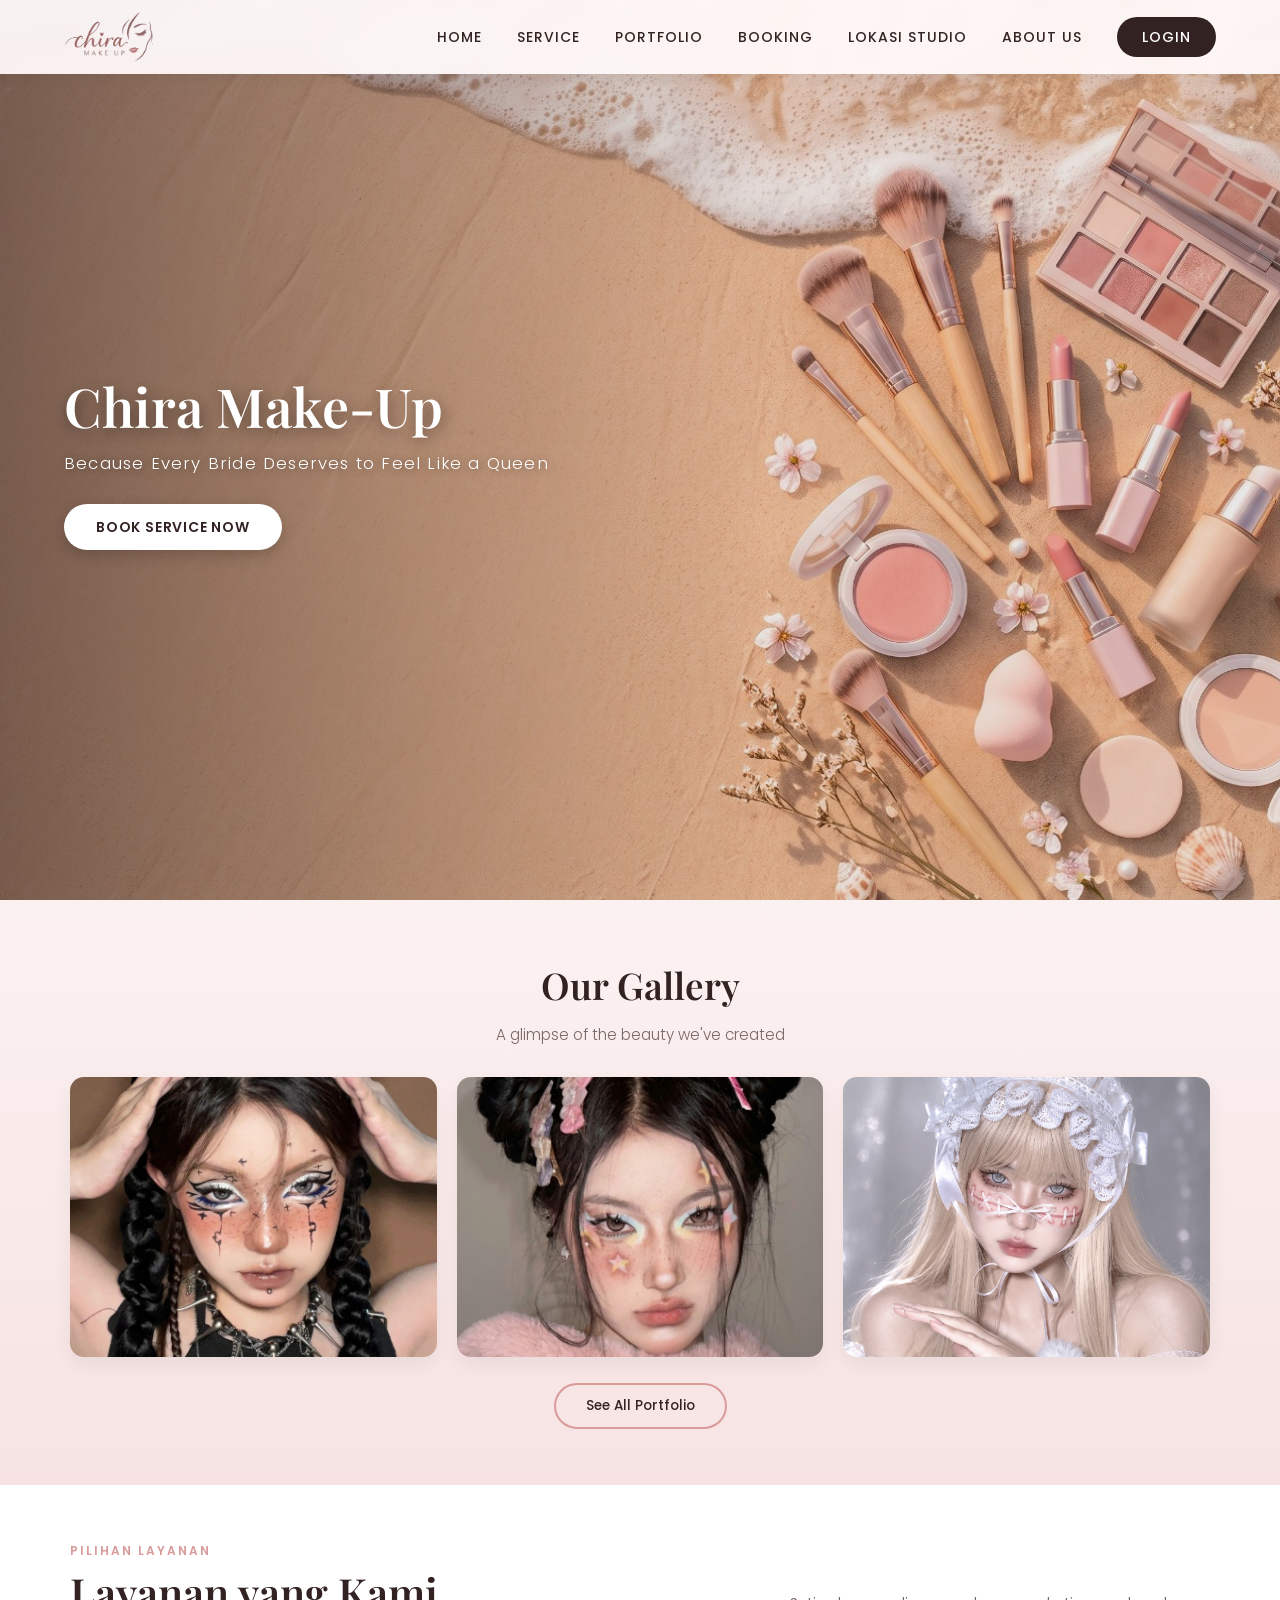
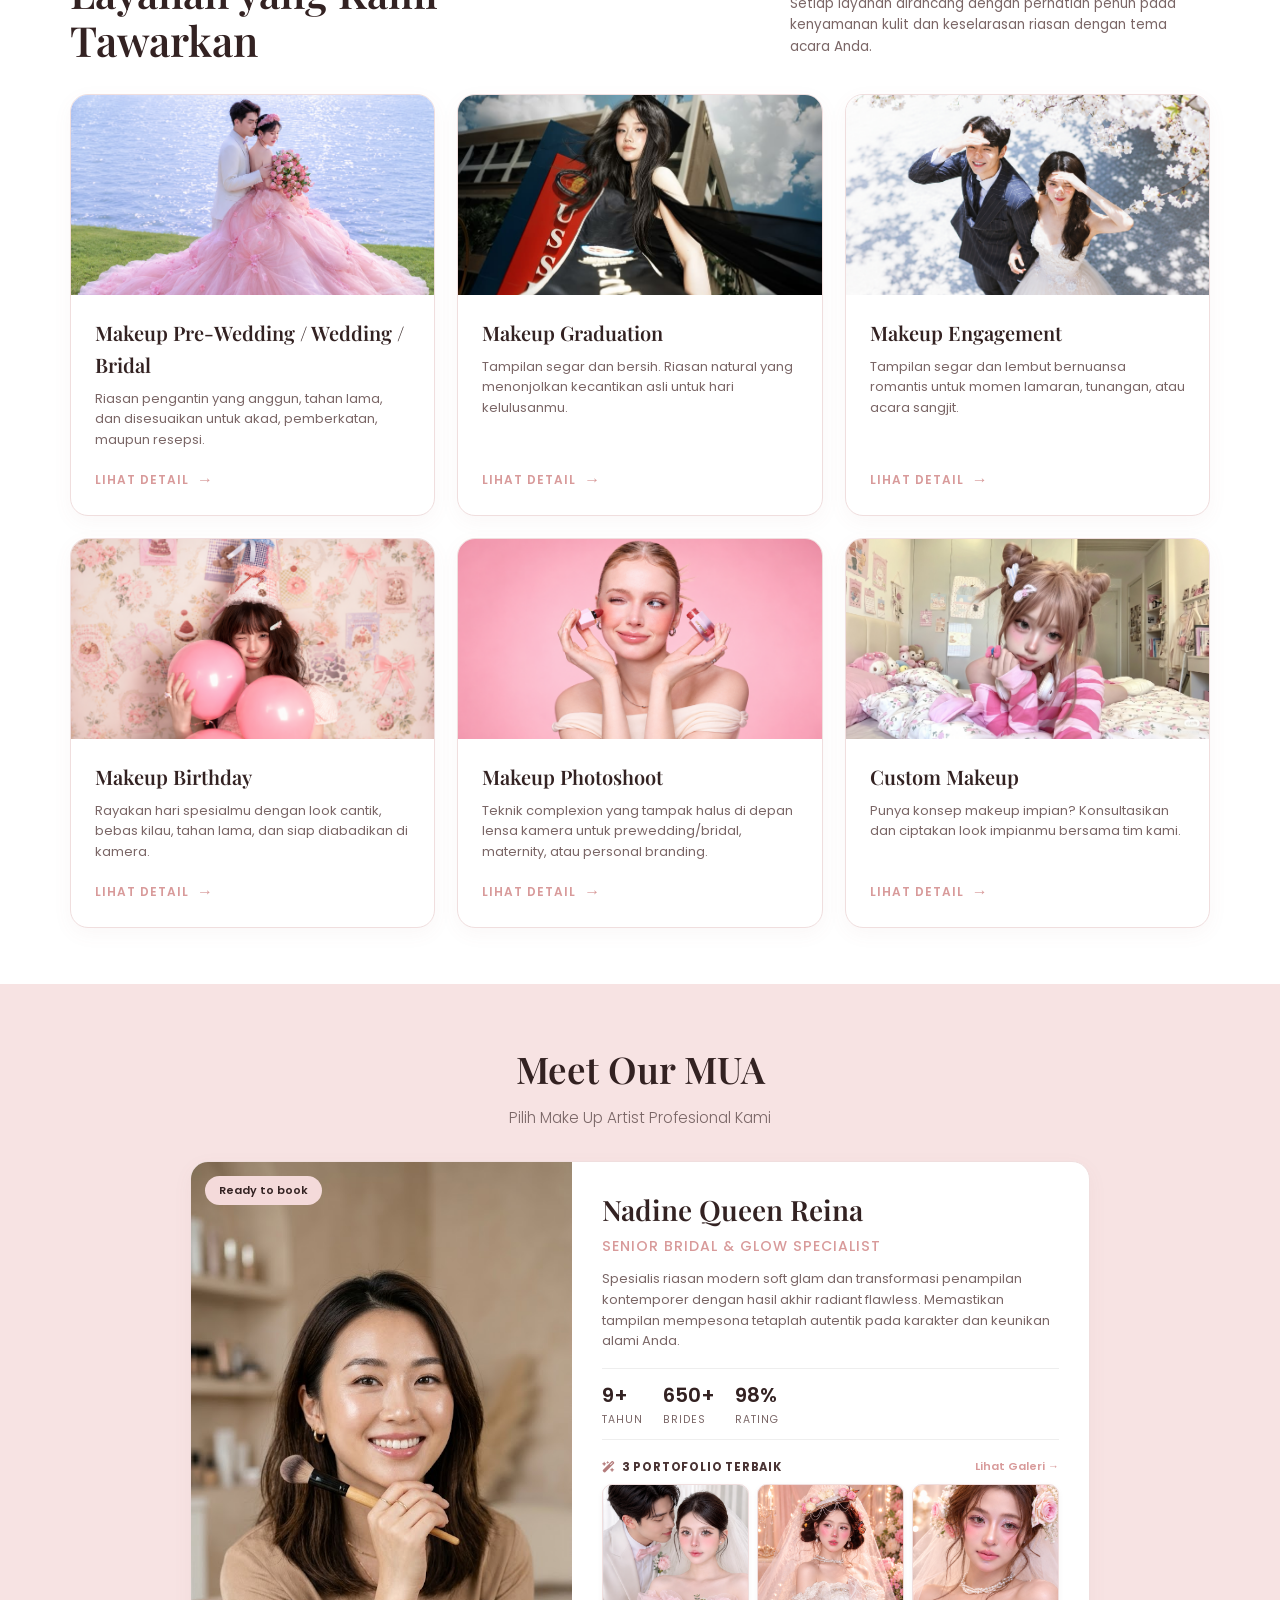
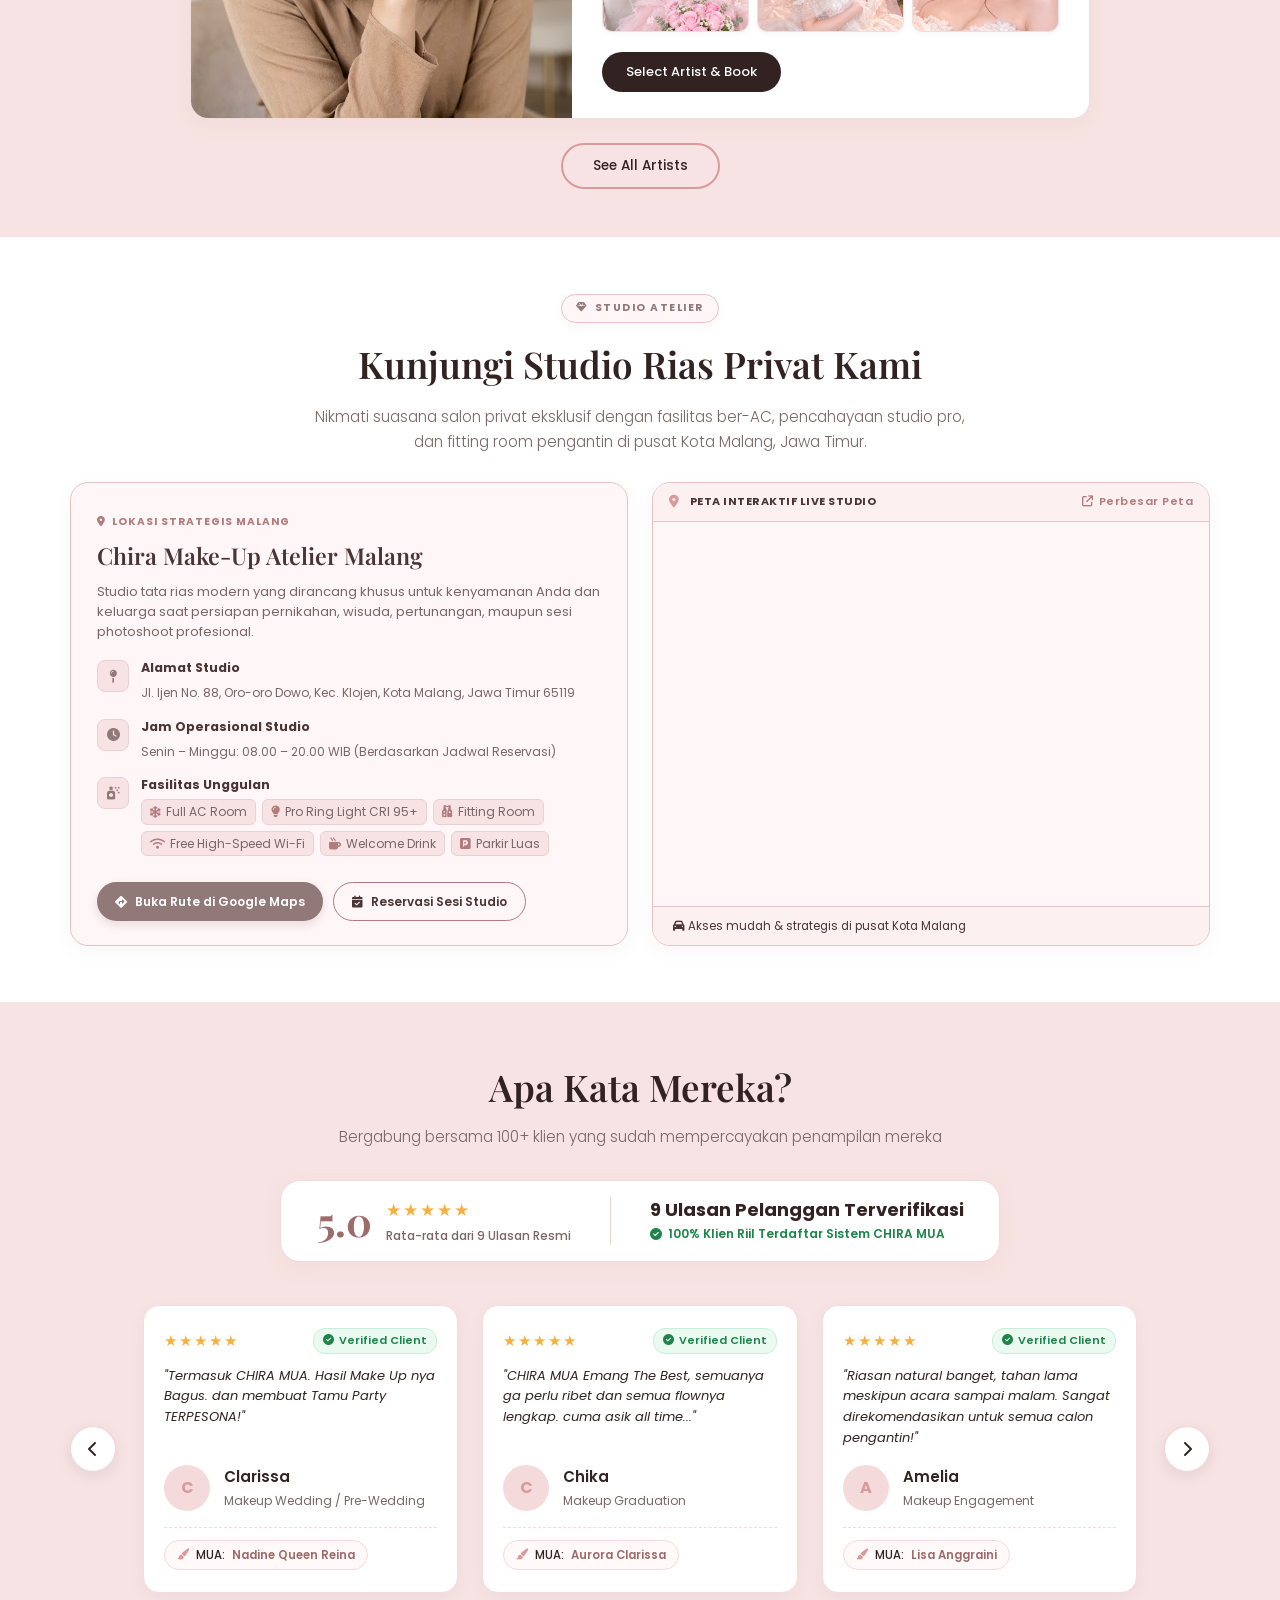
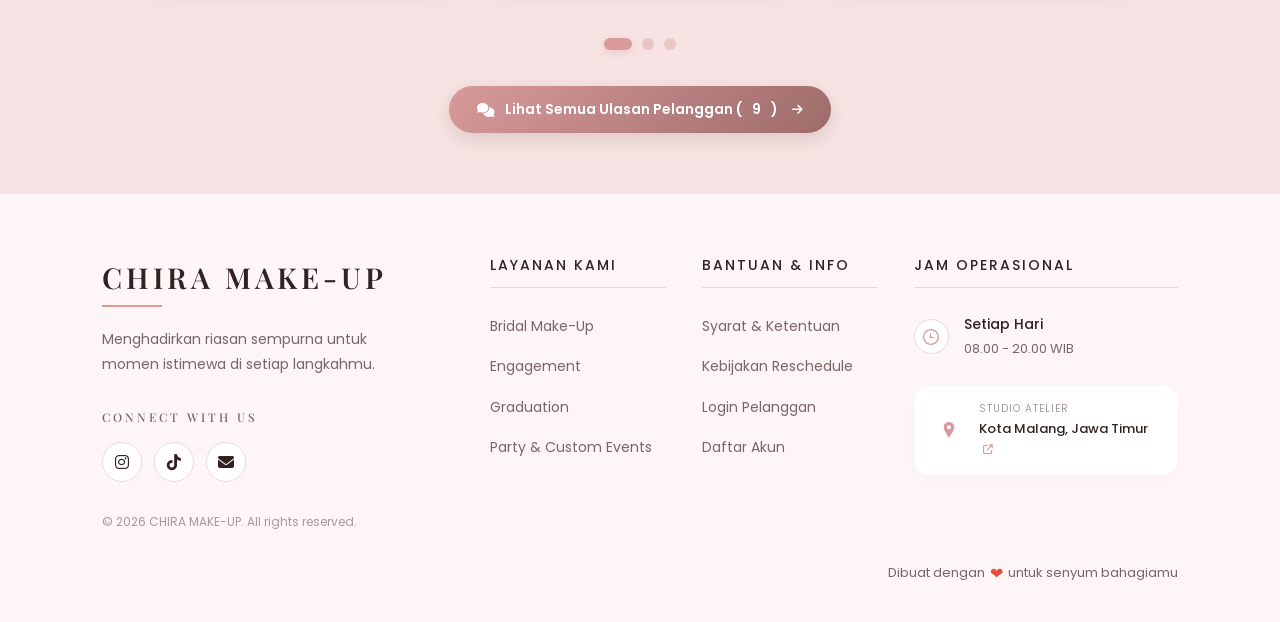
==== commit 1f234003: "Fix Layout + Clean" ====
--- a/index.html
+++ b/index.html
@@ -77,7 +77,7 @@
         }
 
         .nav-logo img {
-            height: 65px;
+            height: 50px;
             width: auto;
             display: block;
         }
@@ -118,36 +118,37 @@
         /* --- HERO SECTION --- */
         .hero {
             height: 100vh;
+            min-height: 500px;
             width: 100%;
             background: linear-gradient(to right, rgba(40, 25, 25, 0.6) 0%, rgba(40, 25, 25, 0.1) 60%), url('img/bg-hero.jpg') center/cover no-repeat;
             display: flex;
             align-items: center;
             justify-content: flex-start;
-            padding: 0 8%;
+            padding: 0 5%;
             position: relative;
         }
 
         .hero-content {
-            max-width: 650px;
+            max-width: 620px;
             color: var(--white);
             text-align: left;
-            margin-top: 50px;
+            margin-top: 25px;
             animation: fadeIn 1.5s ease-out;
         }
 
         .hero-content h1 {
-            font-size: clamp(3rem, 5vw, 4.5rem);
+            font-size: clamp(2.4rem, 4.2vw, 3.6rem);
             color: var(--white);
-            line-height: 1.1;
-            margin-bottom: 20px;
+            line-height: 1.15;
+            margin-bottom: 14px;
             text-shadow: 2px 4px 15px rgba(0,0,0,0.4);
         }
 
         .hero-content p {
-            font-size: clamp(1rem, 1.5vw, 1.2rem);
-            margin-bottom: 40px;
+            font-size: clamp(0.95rem, 1.3vw, 1.15rem);
+            margin-bottom: 26px;
             font-weight: 300;
-            letter-spacing: 1.5px;
+            letter-spacing: 1.2px;
             text-shadow: 1px 1px 8px rgba(0,0,0,0.4);
         }
 
@@ -155,11 +156,11 @@
             display: inline-block;
             background-color: var(--white);
             color: var(--text-dark);
-            padding: 15px 40px;
+            padding: 12px 32px;
             border-radius: 30px;
-            font-size: 16px;
+            font-size: 14px;
             font-weight: 600;
-            letter-spacing: 1px;
+            letter-spacing: 0.8px;
             text-transform: uppercase;
             transition: 0.3s;
             box-shadow: 0 5px 15px rgba(0,0,0,0.2);
@@ -171,40 +172,45 @@
             transform: translateY(-3px);
         }
 
-        /* --- SECTION UMUM --- */
+        /* --- SECTION UMUM (RINGKAS & PROPORSIONAL) --- */
         section {
-            padding: 100px 5%;
+            padding: 56px 24px;
         }
 
         .section-title {
             text-align: center;
-            font-size: 2.8rem;
-            margin-bottom: 15px;
+            font-size: 2.3rem;
+            margin-bottom: 8px;
         }
 
         .section-subtitle {
             text-align: center;
             color: var(--text-light);
-            font-size: 1rem;
-            margin-bottom: 60px;
+            font-size: 0.95rem;
+            margin-bottom: 30px;
             font-weight: 300;
         }
 
-        /* --- SHORT GALLERY --- */
+        /* --- SHORT GALLERY (FADE TIPIS PINK) --- */
+        .gallery {
+            background: linear-gradient(180deg, #fcf1f1 0%, #f7e3e3 100%);
+            padding: 56px 24px;
+        }
+
         .gallery-grid {
             display: grid;
-            grid-template-columns: repeat(auto-fit, minmax(280px, 1fr));
-            gap: 25px;
-            max-width: 1200px;
+            grid-template-columns: repeat(auto-fit, minmax(260px, 1fr));
+            gap: 20px;
+            max-width: 1140px;
             margin: 0 auto;
         }
 
         .gallery-item {
-            border-radius: 15px;
+            border-radius: 14px;
             overflow: hidden;
-            height: 350px;
+            height: 280px;
             position: relative;
-            box-shadow: 0 10px 20px rgba(0,0,0,0.08);
+            box-shadow: 0 8px 20px rgba(0,0,0,0.06);
         }
 
         .gallery-item img {
@@ -220,15 +226,16 @@
 
         .gallery-action {
             text-align: center;
-            margin-top: 40px;
+            margin-top: 26px;
         }
 
         .btn-outline {
             display: inline-block;
             border: 2px solid var(--accent-pink);
             color: var(--text-dark);
-            padding: 12px 35px;
+            padding: 10px 30px;
             border-radius: 25px;
+            font-size: 13.5px;
             font-weight: 500;
             transition: 0.3s;
         }
@@ -238,106 +245,78 @@
             color: var(--white);
         }
 
-        /* --- OUR SERVICE (REVISI EDITORIAL + BACKGROUND PINK) --- */
+        /* --- OUR SERVICE (PUTIH BERSIH) --- */
         .services {
-            background-color: var(--primary-pink); /* Warna Pink */
-            padding: 120px 5% 100px; 
+            background-color: #ffffff;
+            padding: 56px 24px; 
             position: relative; 
         }
 
-        /* Pembatas Gelombang */
-        .wave-divider {
-            position: absolute;
-            left: 0;
-            width: 100%;
-            overflow: hidden;
-            line-height: 0;
-        }
-
-        .wave-divider-top {
-            top: 0;
-        }
-
-        .wave-divider-bottom {
-            bottom: 0;
-            transform: rotate(180deg);
-        }
-
-        .wave-divider svg {
-            display: block;
-            width: 100%;
-            height: 60px; 
-        }
-
-        .wave-divider .shape-fill {
-            fill: var(--bg-color); /* Warna krem/putih dari section sebelumnya */
-        }
-
-        /* CSS UNTUK HEADER & CARD LAYANAN (YANG SEBELUMNYA HILANG) */
+        /* CSS UNTUK HEADER & CARD LAYANAN */
         .services-header {
             display: flex;
             justify-content: space-between;
             align-items: flex-end;
-            max-width: 1200px;
-            margin: 0 auto 60px;
-            gap: 40px;
+            max-width: 1140px;
+            margin: 0 auto 30px;
+            gap: 30px;
         }
 
         .services-header-left {
-            max-width: 500px;
+            max-width: 480px;
         }
 
         .services-eyebrow {
-            font-size: 13px;
+            font-size: 12px;
             letter-spacing: 2px;
             text-transform: uppercase;
             color: var(--accent-pink);
-            margin-bottom: 15px;
-            font-weight: 500;
+            margin-bottom: 8px;
+            font-weight: 600;
         }
 
         .services-title {
             font-family: var(--font-serif);
-            font-size: 3.5rem;
-            line-height: 1.1;
+            font-size: 2.6rem;
+            line-height: 1.15;
             color: var(--text-dark);
         }
 
         .services-header-right {
-            max-width: 400px;
-            font-size: 15px;
+            max-width: 420px;
+            font-size: 13.5px;
             color: var(--text-light);
-            line-height: 1.8;
-            padding-bottom: 10px;
+            line-height: 1.6;
+            padding-bottom: 6px;
         }
 
         .service-grid {
             display: grid;
-            grid-template-columns: repeat(auto-fit, minmax(320px, 1fr));
-            gap: 30px;
-            max-width: 1200px;
+            grid-template-columns: repeat(auto-fit, minmax(290px, 1fr));
+            gap: 22px;
+            max-width: 1140px;
             margin: 0 auto;
         }
 
         .service-card {
             background-color: var(--white);
-            border-radius: 20px;
+            border-radius: 18px;
             overflow: hidden;
-            box-shadow: 0 10px 30px rgba(0,0,0,0.04);
+            box-shadow: 0 6px 20px rgba(158, 107, 107, 0.05);
             transition: transform 0.3s ease, box-shadow 0.3s ease;
             display: flex;
             flex-direction: column;
-            border: 1px solid rgba(0,0,0,0.03);
+            border: 1px solid #f0dede;
         }
 
         .service-card:hover {
-            transform: translateY(-10px);
-            box-shadow: 0 20px 40px rgba(0,0,0,0.08);
+            transform: translateY(-6px);
+            box-shadow: 0 14px 30px rgba(158, 107, 107, 0.1);
         }
 
         .service-img-wrapper {
             width: 100%;
-            height: 250px;
+            height: 200px;
             overflow: hidden;
         }
 
@@ -353,23 +332,23 @@
         }
 
         .service-content {
-            padding: 30px;
+            padding: 22px 24px;
             display: flex;
             flex-direction: column;
             flex-grow: 1;
         }
 
         .service-content h3 {
-            font-size: 1.5rem;
-            margin-bottom: 15px;
+            font-size: 1.25rem;
+            margin-bottom: 8px;
             color: var(--text-dark);
         }
 
         .service-content p {
-            font-size: 14px;
+            font-size: 13px;
             color: var(--text-light);
-            margin-bottom: 25px;
-            line-height: 1.7;
+            margin-bottom: 16px;
+            line-height: 1.6;
             flex-grow: 1;
         }
 
@@ -399,48 +378,34 @@
             margin-left: 12px;
         }
 
-        /* --- MEET OUR ARTIST --- */
+        /* --- MEET OUR ARTIST (PINK SOLID) --- */
         .artist-section {
-            background-color: var(--bg-color);
-            padding: 100px 5% 55px;
-        }
-
-        /* --- PEMBATAS VISUAL PINK CURVED WAVE & PINK LINE (MEET OUR MUA -> STUDIO) --- */
-        .artist-studio-divider {
-            width: 100%;
+            background-color: #f7e3e3;
+            padding: 56px 24px 48px;
+        }
+
+        .artist-card {
+            display: flex;
+            background-color: var(--white);
+            border-radius: 18px;
             overflow: hidden;
-            line-height: 0;
-            background-color: var(--bg-color);
-            position: relative;
-            z-index: 2;
-        }
-
-        .artist-studio-divider svg {
-            display: block;
-            width: 100%;
-            height: 60px;
-        }
-
-        .artist-card {
-            display: flex;
-            background-color: var(--white);
-            border-radius: 25px;
-            overflow: hidden;
-            box-shadow: 0 15px 40px rgba(0,0,0,0.08);
-            max-width: 1000px;
+            box-shadow: 0 6px 20px rgba(158, 107, 107, 0.05);
+            border: 1px solid #f0dede;
+            max-width: 900px;
             margin: 0 auto;
         }
 
         .artist-image {
             flex: 1;
             position: relative;
-            min-height: 500px;
+            min-height: 330px;
         }
 
         .artist-image img {
             width: 100%;
             height: 100%;
             object-fit: cover;
+            object-position: top center;
             position: absolute;
             top: 0;
             left: 0;
@@ -448,63 +413,63 @@
 
         .artist-badge {
             position: absolute;
-            top: 20px;
-            left: 20px;
+            top: 14px;
+            left: 14px;
             background-color: var(--primary-pink);
             color: var(--text-dark);
-            padding: 8px 15px;
+            padding: 6px 14px;
             border-radius: 20px;
-            font-size: 12px;
+            font-size: 11px;
             font-weight: 600;
             z-index: 2;
         }
 
         .artist-info {
             flex: 1.2;
-            padding: 50px;
+            padding: 26px 30px;
             display: flex;
             flex-direction: column;
             justify-content: center;
         }
 
         .artist-name {
-            font-size: 2.2rem;
-            margin-bottom: 5px;
+            font-size: 1.75rem;
+            margin-bottom: 2px;
         }
 
         .artist-title {
-            font-size: 1rem;
+            font-size: 0.88rem;
             color: var(--accent-pink);
             font-weight: 500;
-            margin-bottom: 25px;
+            margin-bottom: 12px;
             text-transform: uppercase;
             letter-spacing: 1px;
         }
 
         .artist-bio {
-            font-size: 15px;
+            font-size: 13px;
             color: var(--text-light);
-            margin-bottom: 30px;
-            line-height: 1.8;
+            margin-bottom: 16px;
+            line-height: 1.6;
         }
 
         .artist-stats {
             display: flex;
-            gap: 30px;
-            margin-bottom: 30px;
-            padding: 20px 0;
+            gap: 20px;
+            margin-bottom: 18px;
+            padding: 10px 0;
             border-top: 1px solid #eee;
             border-bottom: 1px solid #eee;
         }
 
         .stat-item h4 {
             font-family: var(--font-sans);
-            font-size: 1.5rem;
-            margin-bottom: 5px;
+            font-size: 1.25rem;
+            margin-bottom: 1px;
         }
 
         .stat-item p {
-            font-size: 12px;
+            font-size: 10.5px;
             color: var(--text-light);
             text-transform: uppercase;
             letter-spacing: 1px;
@@ -513,9 +478,10 @@
         .artist-btn {
             background-color: var(--text-dark);
             color: var(--white);
-            padding: 15px 30px;
-            border-radius: 25px;
+            padding: 10px 24px;
+            border-radius: 20px;
             text-align: center;
+            font-size: 13px;
             font-weight: 500;
             transition: 0.3s;
             display: inline-block;
@@ -526,16 +492,113 @@
             background-color: var(--accent-pink);
         }
 
-        /* --- TESTIMONIALS CAROUSEL --- */
+        /* Mini Portofolio Nadine di Kartu Artist */
+        .artist-portfolio-mini {
+            margin-bottom: 20px;
+        }
+
+        .artist-portfolio-header {
+            display: flex;
+            justify-content: space-between;
+            align-items: center;
+            margin-bottom: 8px;
+        }
+
+        .portfolio-mini-title {
+            font-size: 11.5px;
+            font-weight: 700;
+            color: #4a3434;
+            text-transform: uppercase;
+            letter-spacing: 0.8px;
+            display: inline-flex;
+            align-items: center;
+            gap: 6px;
+        }
+
+        .portfolio-mini-title i {
+            color: #b37b7b;
+        }
+
+        .portfolio-mini-more {
+            font-size: 11px;
+            color: var(--accent-pink);
+            font-weight: 600;
+            text-decoration: none;
+            transition: color 0.2s ease;
+        }
+
+        .portfolio-mini-more:hover {
+            color: var(--dark-pink);
+            text-decoration: underline;
+        }
+
+        .artist-portfolio-grid {
+            display: grid;
+            grid-template-columns: repeat(3, 1fr);
+            gap: 8px;
+        }
+
+        .portfolio-thumb-card {
+            position: relative;
+            border-radius: 10px;
+            overflow: hidden;
+            aspect-ratio: 1 / 1;
+            border: 1px solid #f0dede;
+            box-shadow: 0 2px 6px rgba(0, 0, 0, 0.04);
+            cursor: pointer;
+            background: #fdf5f6;
+        }
+
+        .portfolio-thumb-card img {
+            width: 100%;
+            height: 100%;
+            object-fit: cover;
+            object-position: center;
+            transition: transform 0.3s ease;
+            display: block;
+        }
+
+        .portfolio-thumb-card:hover img {
+            transform: scale(1.08);
+        }
+
+        .portfolio-thumb-card .thumb-caption {
+            position: absolute;
+            bottom: 0;
+            left: 0;
+            right: 0;
+            background: linear-gradient(to top, rgba(50, 25, 25, 0.85) 0%, transparent 100%);
+            color: #ffffff;
+            font-size: 9.5px;
+            font-weight: 600;
+            padding: 12px 4px 4px;
+            text-align: center;
+            white-space: nowrap;
+            overflow: hidden;
+            text-overflow: ellipsis;
+            opacity: 0;
+            transition: opacity 0.2s ease;
+            pointer-events: none;
+        }
+
+        .portfolio-thumb-card:hover .thumb-caption {
+            opacity: 1;
+        }
+
+        #artist .gallery-action {
+            margin-top: 24px;
+        }
+
+        /* --- TESTIMONIALS CAROUSEL (PINK SOLID) --- */
         .testimonials {
-            background-color: var(--primary-pink);
+            background-color: #f7e3e3;
             position: relative;
-            padding: 80px 5%;
+            padding: 56px 24px 60px;
         }
 
         .testi-carousel-wrapper {
             position: relative;
-            max-width: 1240px;
+            max-width: 1140px;
             margin: 0 auto;
             display: flex;
             align-items: center;
@@ -563,9 +626,10 @@
 
         .testi-card {
             background-color: var(--white);
-            padding: 32px 28px;
-            border-radius: 20px;
-            box-shadow: 0 8px 25px rgba(0, 0, 0, 0.05);
+            padding: 22px 20px;
+            border-radius: 16px;
+            box-shadow: 0 6px 20px rgba(0, 0, 0, 0.04);
+            border: 1px solid #f0dede;
             display: flex;
             flex-direction: column;
             justify-content: space-between;
@@ -575,23 +639,23 @@
         }
 
         .testi-card:hover {
-            transform: translateY(-5px);
-            box-shadow: 0 15px 35px rgba(216, 154, 154, 0.25);
+            transform: translateY(-4px);
+            box-shadow: 0 12px 28px rgba(216, 154, 154, 0.2);
         }
 
         .testi-stars {
             color: #f5b041;
-            margin-bottom: 12px;
-            font-size: 17px;
+            margin-bottom: 10px;
+            font-size: 15px;
             letter-spacing: 2px;
         }
 
         .testi-text {
             font-style: italic;
             color: var(--text-dark);
-            margin-bottom: 20px;
-            line-height: 1.7;
-            font-size: 13.5px;
+            margin-bottom: 16px;
+            line-height: 1.6;
+            font-size: 13px;
             flex-grow: 1;
         }
 
@@ -759,7 +823,7 @@
         /* --- FOOTER (REVISI PREMIUM) --- */
         .site-footer {
             background-color: #fdf5f6;
-            padding: 80px 8% 40px;
+            padding: 60px 8% 35px;
             border-top: 1px solid #f0e5e5;
             font-family: var(--font-sans);
         }
@@ -767,8 +831,8 @@
         .footer-container {
             display: grid;
             grid-template-columns: 2fr 1fr 1fr 1.5fr;
-            gap: 40px;
-            max-width: 1200px;
+            gap: 36px;
+            max-width: 1140px;
             margin: 0 auto;
         }
 
@@ -951,8 +1015,8 @@
         }
 
         .footer-bottom-wrap {
-            max-width: 1200px;
-            margin: 40px auto 0;
+            max-width: 1140px;
+            margin: 30px auto 0;
             display: flex;
             justify-content: flex-end;
         }
@@ -991,10 +1055,11 @@
                 flex-direction: column;
             }
             .artist-image {
-                min-height: 400px;
+                min-height: 280px;
+                max-height: 320px;
             }
             .artist-info {
-                padding: 30px;
+                padding: 24px 20px;
             }
         }
 
@@ -1036,15 +1101,15 @@
             }
         }
 
-        /* --- SECTION STUDIO ATELIER & INTERACTIVE GOOGLE MAPS --- */
+        /* --- SECTION STUDIO ATELIER & INTERACTIVE GOOGLE MAPS (PUTIH BERSIH DENGAN AKSEN PINK) --- */
         .studio-section {
-            background: linear-gradient(180deg, #fff1f2 0%, #ffffff 40%, var(--bg-color) 100%);
-            padding: 65px 5% 100px;
+            background: #ffffff;
+            padding: 56px 24px;
             position: relative;
         }
 
         .studio-section-container {
-            max-width: 1200px;
+            max-width: 1140px;
             margin: 0 auto;
         }
 
@@ -1056,33 +1121,33 @@
             display: inline-flex;
             align-items: center;
             gap: 6px;
-            background: #fff;
-            color: var(--dark-pink);
-            font-size: 11px;
+            background: #fff6f7;
+            color: #927979;
+            font-size: 10.5px;
             font-weight: 700;
             letter-spacing: 1.5px;
             text-transform: uppercase;
-            padding: 6px 16px;
+            padding: 5px 14px;
             border-radius: 20px;
-            box-shadow: 0 4px 12px rgba(158, 107, 107, 0.1);
-            margin-bottom: 16px;
-            border: 1px solid rgba(216, 154, 154, 0.3);
+            box-shadow: 0 4px 12px rgba(158, 107, 107, 0.05);
+            margin-bottom: 12px;
+            border: 1.5px solid #e5c3c6;
         }
 
         .studio-content-grid {
             display: grid;
-            grid-template-columns: 1fr 1.15fr;
-            gap: 35px;
+            grid-template-columns: 1fr 1fr;
+            gap: 24px;
             align-items: stretch;
-            margin-top: 40px;
+            margin-top: 28px;
         }
 
         .studio-info-card {
-            background: var(--white);
-            border-radius: 24px;
-            padding: 35px;
-            box-shadow: 0 10px 30px rgba(158, 107, 107, 0.08);
-            border: 1px solid var(--primary-pink);
+            background: #fff6f7;
+            border-radius: 18px;
+            padding: 24px 26px;
+            box-shadow: 0 6px 20px rgba(158, 107, 107, 0.05);
+            border: 1.5px solid #e5c3c6;
             display: flex;
             flex-direction: column;
             justify-content: space-between;
@@ -1092,124 +1157,125 @@
             display: inline-flex;
             align-items: center;
             gap: 6px;
-            font-size: 11px;
+            font-size: 10.5px;
             font-weight: 700;
             letter-spacing: 1px;
-            color: var(--accent-pink);
-            margin-bottom: 10px;
+            color: #b37b7b;
+            margin-bottom: 6px;
         }
 
         .studio-info-card h3 {
-            font-size: 1.8rem;
-            color: var(--text-dark);
-            margin-bottom: 12px;
+            font-size: 1.45rem;
+            color: #4a3434;
+            margin-bottom: 8px;
         }
 
         .studio-desc {
-            font-size: 14px;
-            line-height: 1.7;
+            font-size: 13px;
+            line-height: 1.55;
             color: var(--text-light);
-            margin-bottom: 24px;
+            margin-bottom: 16px;
         }
 
         .studio-meta-list {
             display: flex;
             flex-direction: column;
-            gap: 18px;
-            margin-bottom: 28px;
+            gap: 12px;
+            margin-bottom: 18px;
         }
 
         .studio-meta-item {
             display: flex;
             align-items: flex-start;
-            gap: 14px;
+            gap: 12px;
         }
 
         .studio-meta-icon {
-            width: 36px;
-            height: 36px;
-            background: #fff2f2;
-            color: var(--dark-pink);
-            border-radius: 10px;
+            width: 32px;
+            height: 32px;
+            background: #f7e2e4;
+            color: #927979;
+            border: 1px solid #ebd0d3;
+            border-radius: 8px;
             display: flex;
             align-items: center;
             justify-content: center;
-            font-size: 15px;
+            font-size: 13px;
             flex-shrink: 0;
             margin-top: 2px;
         }
 
         .studio-meta-item strong {
             display: block;
-            font-size: 13px;
-            color: var(--text-dark);
-            margin-bottom: 2px;
+            font-size: 12.5px;
+            color: #4a3434;
+            margin-bottom: 1px;
         }
 
         .studio-meta-item span {
-            font-size: 13px;
+            font-size: 12px;
             color: var(--text-light);
-            line-height: 1.5;
+            line-height: 1.45;
         }
 
         .studio-chips {
             display: flex;
             flex-wrap: wrap;
-            gap: 8px;
-            margin-top: 6px;
+            gap: 6px;
+            margin-top: 4px;
         }
 
         .studio-chip {
-            background: #fdf5f6;
-            color: var(--text-dark);
-            font-size: 11.5px;
-            padding: 4px 10px;
-            border-radius: 8px;
-            border: 1px solid rgba(216, 154, 154, 0.25);
+            background: #f7e2e4;
+            color: #553e3e;
+            font-size: 11px;
+            padding: 3px 8px;
+            border-radius: 6px;
+            border: 1px solid #ebd0d3;
             display: inline-flex;
             align-items: center;
             gap: 5px;
         }
 
         .studio-chip i {
-            color: var(--accent-pink);
+            color: #b37b7b;
         }
 
         .studio-actions {
             display: flex;
             flex-wrap: wrap;
-            gap: 12px;
-            margin-top: 10px;
+            gap: 10px;
+            margin-top: 8px;
         }
 
         .btn-gmaps-direct {
-            background: var(--dark-pink);
+            background: #927979;
             color: #fff;
-            padding: 12px 22px;
-            border-radius: 30px;
-            font-size: 13px;
+            padding: 9px 18px;
+            border-radius: 20px;
+            font-size: 12px;
             font-weight: 600;
             text-decoration: none;
             display: inline-flex;
             align-items: center;
             gap: 8px;
             transition: all 0.3s ease;
-            box-shadow: 0 4px 12px rgba(146, 121, 121, 0.25);
+            box-shadow: 0 4px 10px rgba(146, 121, 121, 0.2);
         }
 
         .btn-gmaps-direct:hover {
             background: #7d6363;
             transform: translateY(-2px);
-            box-shadow: 0 6px 16px rgba(146, 121, 121, 0.35);
+            box-shadow: 0 6px 14px rgba(146, 121, 121, 0.3);
         }
 
         .btn-studio-booking {
             background: transparent;
-            color: var(--text-dark);
-            border: 1.5px solid var(--accent-pink);
-            padding: 12px 22px;
-            border-radius: 30px;
-            font-size: 13px;
+            color: #4a3434;
+            border: 1.5px solid #b37b7b;
+            padding: 9px 18px;
+            border-radius: 20px;
+            font-size: 12px;
             font-weight: 600;
             text-decoration: none;
             display: inline-flex;
@@ -1219,39 +1285,41 @@
         }
 
         .btn-studio-booking:hover {
-            background: var(--accent-pink);
+            background: #b37b7b;
             color: #fff;
             transform: translateY(-2px);
         }
 
         .studio-map-card {
-            background: var(--white);
-            border-radius: 24px;
+            background: #fff6f7;
+            border-radius: 18px;
             overflow: hidden;
-            box-shadow: 0 10px 30px rgba(158, 107, 107, 0.1);
-            border: 1px solid var(--primary-pink);
+            box-shadow: 0 6px 20px rgba(158, 107, 107, 0.05);
+            border: 1.5px solid #e5c3c6;
             display: flex;
             flex-direction: column;
+            height: 100%;
         }
 
         .map-card-header {
-            padding: 14px 20px;
-            background: #fff;
+            padding: 10px 16px;
+            background: #fdf0f1;
             display: flex;
             align-items: center;
             gap: 10px;
-            border-bottom: 1px solid #f3e6e6;
-            font-size: 12px;
+            border-bottom: 1.5px solid #e5c3c6;
+            font-size: 11px;
             font-weight: 700;
-            color: var(--text-dark);
+            color: #4a3434;
             letter-spacing: 0.5px;
+            flex-shrink: 0;
         }
 
         .map-expand-btn {
             margin-left: auto;
-            color: var(--accent-pink);
+            color: #b37b7b;
             text-decoration: none;
-            font-size: 11.5px;
+            font-size: 11px;
             font-weight: 600;
             display: inline-flex;
             align-items: center;
@@ -1259,14 +1327,16 @@
         }
 
         .map-expand-btn:hover {
-            color: var(--dark-pink);
+            color: #927979;
             text-decoration: underline;
         }
 
         .map-iframe-wrapper {
             position: relative;
             flex: 1;
-            min-height: 380px;
+            width: 100%;
+            min-height: 320px;
+            height: auto;
         }
 
         .map-iframe-wrapper iframe {
@@ -1275,43 +1345,44 @@
             left: 0;
             width: 100%;
             height: 100%;
+            border: 0;
+            display: block;
         }
 
         .map-card-footer {
-            padding: 12px 20px;
-            background: #faf4f5;
+            padding: 10px 20px;
+            background: #fdf0f1;
             display: flex;
             align-items: center;
             justify-content: space-between;
-            font-size: 12px;
-            color: var(--text-dark);
-            border-top: 1px solid #f3e6e6;
+            font-size: 11.5px;
+            color: #4a3434;
+            border-top: 1.5px solid #e5c3c6;
+            flex-shrink: 0;
         }
 
         .zone-tag {
             background: #eafaf1;
             color: #27ae60;
             font-weight: 700;
-            padding: 3px 10px;
-            border-radius: 12px;
-            font-size: 11px;
+            padding: 2px 8px;
+            border-radius: 10px;
+            font-size: 10.5px;
         }
 
         @media (max-width: 900px) {
             .artist-section {
                 padding-bottom: 40px;
             }
-            .artist-studio-divider svg {
-                height: 40px;
-            }
             .studio-section {
-                padding-top: 50px;
+                padding: 40px 20px;
             }
             .studio-content-grid {
                 grid-template-columns: 1fr;
             }
             .map-iframe-wrapper {
-                min-height: 320px;
+                min-height: 280px;
+                height: 280px;
             }
             .map-card-footer {
                 flex-direction: column;
@@ -1319,6 +1390,12 @@
                 align-items: flex-start;
             }
         }
+            .map-card-footer {
+                flex-direction: column;
+                gap: 8px;
+                align-items: flex-start;
+            }
+        
 
         /* --- TESTIMONIALS VERIFIED ARCHIVE & AGGREGATE STYLES --- */
         .testi-card-top-row {
@@ -1349,16 +1426,16 @@
 
         .testi-aggregate-container {
             max-width: 720px;
-            margin: 0 auto 36px auto;
+            margin: 0 auto 28px auto;
             background: #ffffff;
             border: 1.5px solid #f2d8dc;
             border-radius: 20px;
-            padding: 20px 32px;
-            box-shadow: 0 8px 25px rgba(216, 154, 154, 0.12);
+            padding: 16px 26px;
+            box-shadow: 0 6px 20px rgba(216, 154, 154, 0.1);
             display: flex;
             align-items: center;
             justify-content: space-around;
-            gap: 24px;
+            gap: 20px;
             flex-wrap: wrap;
         }
 
@@ -1863,13 +1940,6 @@
     <!-- OUR SERVICE (UTUH DAN RAPI) -->
     <section id="service" class="services">
         
-        <!-- PEMBATAS ATAS -->
-        <div class="wave-divider wave-divider-top">
-            <svg data-name="Layer 1" xmlns="http://www.w3.org/2000/svg" viewBox="0 0 1200 120" preserveAspectRatio="none">
-                <path d="M321.39,56.44c58-10.79,114.16-30.13,172-41.86,82.39-16.72,168.19-17.73,250.45-.39C823.78,31,906.67,72,985.66,92.83c70.05,18.48,146.53,26.09,214.34,3V0H0V27.35A600.21,600.21,0,0,0,321.39,56.44Z" class="shape-fill"></path>
-            </svg>
-        </div>
-
         <!-- Header Layanan -->
         <div class="services-header">
             <div class="services-header-left">
@@ -1958,13 +2028,6 @@
 
         </div>
 
-        <!-- PEMBATAS BAWAH -->
-        <div class="wave-divider wave-divider-bottom">
-            <svg data-name="Layer 1" xmlns="http://www.w3.org/2000/svg" viewBox="0 0 1200 120" preserveAspectRatio="none">
-                <path d="M321.39,56.44c58-10.79,114.16-30.13,172-41.86,82.39-16.72,168.19-17.73,250.45-.39C823.78,31,906.67,72,985.66,92.83c70.05,18.48,146.53,26.09,214.34,3V0H0V27.35A600.21,600.21,0,0,0,321.39,56.44Z" class="shape-fill"></path>
-            </svg>
-        </div>
-
     </section>
 
     <!-- MEET OUR ARTIST -->
@@ -2000,6 +2063,28 @@
                     </div>
                 </div>
 
+                <!-- 3 Portofolio Terbaik Nadine -->
+                <div class="artist-portfolio-mini">
+                    <div class="artist-portfolio-header">
+                        <span class="portfolio-mini-title"><i class="fa-solid fa-wand-magic-sparkles"></i> 3 Portofolio Terbaik</span>
+                        <a href="Portfolio.html" class="portfolio-mini-more">Lihat Galeri &rarr;</a>
+                    </div>
+                    <div class="artist-portfolio-grid" id="nadinePortfolioGrid">
+                        <div class="portfolio-thumb-card" title="Radiant Akad Bridal">
+                            <img src="img/Portfolio-wedding1-after.png" alt="Radiant Akad Bridal">
+                            <span class="thumb-caption">Akad Bridal</span>
+                        </div>
+                        <div class="portfolio-thumb-card" title="Soft Glam Reception">
+                            <img src="img/Portfolio-wedding2-after.png" alt="Soft Glam Reception">
+                            <span class="thumb-caption">Soft Glam</span>
+                        </div>
+                        <div class="portfolio-thumb-card" title="Flawless Glass Skin">
+                            <img src="img/Portfolio-wedding3-after.png" alt="Flawless Glass Skin">
+                            <span class="thumb-caption">Glass Skin</span>
+                        </div>
+                    </div>
+                </div>
+
                 <a href="booking.html" class="artist-btn">Select Artist & Book</a>
             </div>
         </div>
@@ -2007,30 +2092,6 @@
             <a href="staffmua.html" class="btn-outline">See All Artists</a>
         </div>
     </section>
-
-    <!-- PEMBATAS VISUAL ELEGAN: PINK LINE & CURVED WAVE DIVIDER (MEET OUR MUA -> STUDIO ATELIER) -->
-    <div class="artist-studio-divider" aria-hidden="true">
-        <svg xmlns="http://www.w3.org/2000/svg" viewBox="0 0 1200 120" preserveAspectRatio="none">
-            <defs>
-                <linearGradient id="pinkWaveFill" x1="0%" y1="0%" x2="0%" y2="100%">
-                    <stop offset="0%" stop-color="#f8dede" stop-opacity="0.85" />
-                    <stop offset="45%" stop-color="#fae7e8" stop-opacity="0.9" />
-                    <stop offset="100%" stop-color="#fff1f2" stop-opacity="1" />
-                </linearGradient>
-                <linearGradient id="pinkWaveLine" x1="0%" y1="0%" x2="100%" y2="0%">
-                    <stop offset="0%" stop-color="var(--accent-pink)" stop-opacity="0.15" />
-                    <stop offset="20%" stop-color="var(--accent-pink)" stop-opacity="0.75" />
-                    <stop offset="50%" stop-color="var(--dark-pink)" stop-opacity="0.95" />
-                    <stop offset="80%" stop-color="var(--accent-pink)" stop-opacity="0.75" />
-                    <stop offset="100%" stop-color="var(--accent-pink)" stop-opacity="0.15" />
-                </linearGradient>
-            </defs>
-            <!-- Gelombang Lembut Berisi Soft Blush Pink -->
-            <path d="M0,27.35A600.21,600.21,0,0,0,321.39,56.44c58-10.79,114.16-30.13,172-41.86,82.39-16.72,168.19-17.73,250.45-.39C823.78,31,906.67,72,985.66,92.83c70.05,18.48,146.53,26.09,214.34,3L1200,120L0,120Z" fill="url(#pinkWaveFill)"></path>
-            <!-- Garis Lengkung Pink Berkelas (Pink Line Accent) -->
-            <path d="M0,27.35A600.21,600.21,0,0,0,321.39,56.44c58-10.79,114.16-30.13,172-41.86,82.39-16.72,168.19-17.73,250.45-.39C823.78,31,906.67,72,985.66,92.83c70.05,18.48,146.53,26.09,214.34,3" fill="none" stroke="url(#pinkWaveLine)" stroke-width="2.5" stroke-linecap="round"></path>
-        </svg>
-    </div>
 
     <!-- SECTION STUDIO ATELIER & INTERACTIVE GOOGLE MAPS -->
     <section id="studio-location" class="studio-section">
@@ -2120,7 +2181,6 @@
                     </div>
                     <div class="map-card-footer">
                         <span><i class="fa-solid fa-car"></i> Akses mudah & strategis di pusat Kota Malang</span>
-                        <span class="zone-tag">Zona 1: Bebas Biaya Transport (Rp 0)</span>
                     </div>
                 </div>
             </div>
@@ -2814,14 +2874,86 @@
                 renderCarouselReviews(reviews);
             }
 
-            // Jalankan inisialisasi etalase ulasan
+            // --- SINKRONISASI OTOMATIS PROFIL & PORTOFOLIO NADINE DARI chira_staff_profiles ---
+            function syncNadineProfile() {
+                try {
+                    const raw = localStorage.getItem("chira_staff_profiles");
+                    if (!raw) return;
+                    const profiles = JSON.parse(raw);
+                    if (!Array.isArray(profiles)) return;
+                    const nadine = profiles.find(p => p.id === "nadine" || (p.nama && p.nama.toLowerCase().includes("nadine")));
+                    if (!nadine) return;
+
+                    // Foto Profil
+                    const nadineImg = document.querySelector("#artist .artist-image img");
+                    if (nadineImg && nadine.fotoProfil) {
+                        nadineImg.src = nadine.fotoProfil;
+                    }
+
+                    // Bio
+                    const nadineBio = document.querySelector("#artist .artist-bio");
+                    if (nadineBio && nadine.bio) {
+                        nadineBio.textContent = nadine.bio;
+                    }
+
+                    // Spesialisasi
+                    const nadineTitle = document.querySelector("#artist .artist-title");
+                    if (nadineTitle && nadine.spesialisasi) {
+                        nadineTitle.textContent = nadine.spesialisasi;
+                    }
+
+                    // Statistik jika tersedia
+                    const statItems = document.querySelectorAll("#artist .artist-stats .stat-item");
+                    if (statItems && statItems.length >= 3) {
+                        if (nadine.pengalamanTahun) {
+                            const h4 = statItems[0].querySelector("h4");
+                            if (h4) h4.textContent = nadine.pengalamanTahun + "+";
+                        }
+                        if (nadine.baseKlien) {
+                            const h4 = statItems[1].querySelector("h4");
+                            if (h4) h4.textContent = nadine.baseKlien + "+";
+                            const p = statItems[1].querySelector("p");
+                            if (p && nadine.baseKlienLabel) p.textContent = nadine.baseKlienLabel;
+                        }
+                        if (nadine.baseRating) {
+                            const h4 = statItems[2].querySelector("h4");
+                            if (h4) h4.textContent = nadine.baseRating + "%";
+                        }
+                    }
+
+                    // 3 Portofolio Terbaik
+                    if (Array.isArray(nadine.portofolioTerbaik) && nadine.portofolioTerbaik.length > 0) {
+                        const grid = document.getElementById("nadinePortfolioGrid");
+                        if (grid) {
+                            grid.innerHTML = nadine.portofolioTerbaik.slice(0, 3).map((item, idx) => {
+                                const imgUrl = item.gambar || `img/Portfolio-wedding${idx + 1}-after.png`;
+                                const title = item.judul || `Portofolio ${idx + 1}`;
+                                return `
+                                    <div class="portfolio-thumb-card" title="${title}">
+                                        <img src="${imgUrl}" alt="${title}">
+                                        <span class="thumb-caption">${title}</span>
+                                    </div>
+                                `;
+                            }).join("");
+                        }
+                    }
+                } catch (e) {
+                    console.error("Gagal sinkronisasi profil Nadine di index.html:", e);
+                }
+            }
+
+            // Jalankan inisialisasi etalase ulasan & profil artist
             loadAndRenderAllReviews();
             setupModalArchiveEvents();
-
-            // Dengarkan perubahan localStorage dari tab lain (misal pesanan-saya.html)
+            syncNadineProfile();
+
+            // Dengarkan perubahan localStorage dari tab lain (misal admin-dashboard.html atau pesanan-saya.html)
             window.addEventListener("storage", (e) => {
                 if (e.key === REVIEWS_KEY || !e.key) {
                     loadAndRenderAllReviews();
+                }
+                if (e.key === "chira_staff_profiles" || !e.key) {
+                    syncNadineProfile();
                 }
             });
 
@@ -2834,7 +2966,6 @@
                 }, 100);
             });
         });
-    </script>
     </script>
 
     <!-- MODAL ARSIP SEMUA ULASAN PELANGGAN TERVERIFIKASI -->
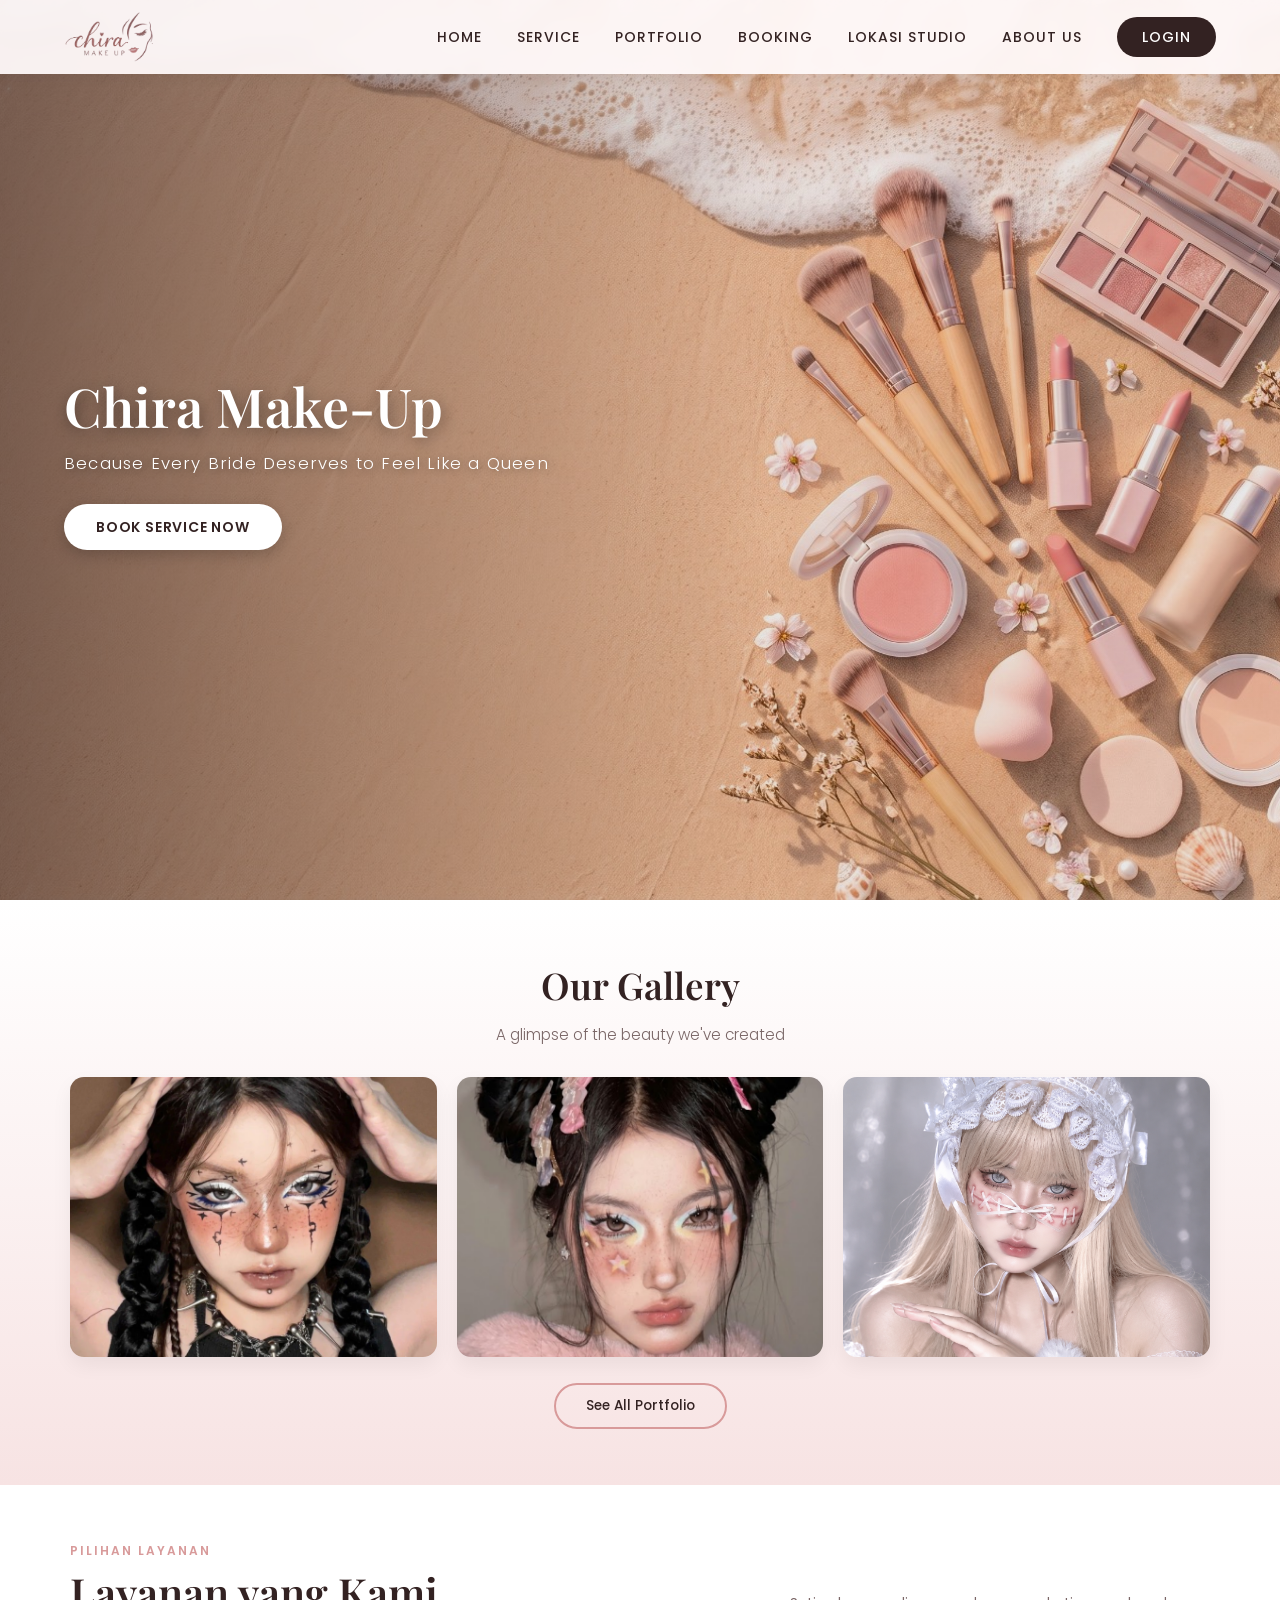
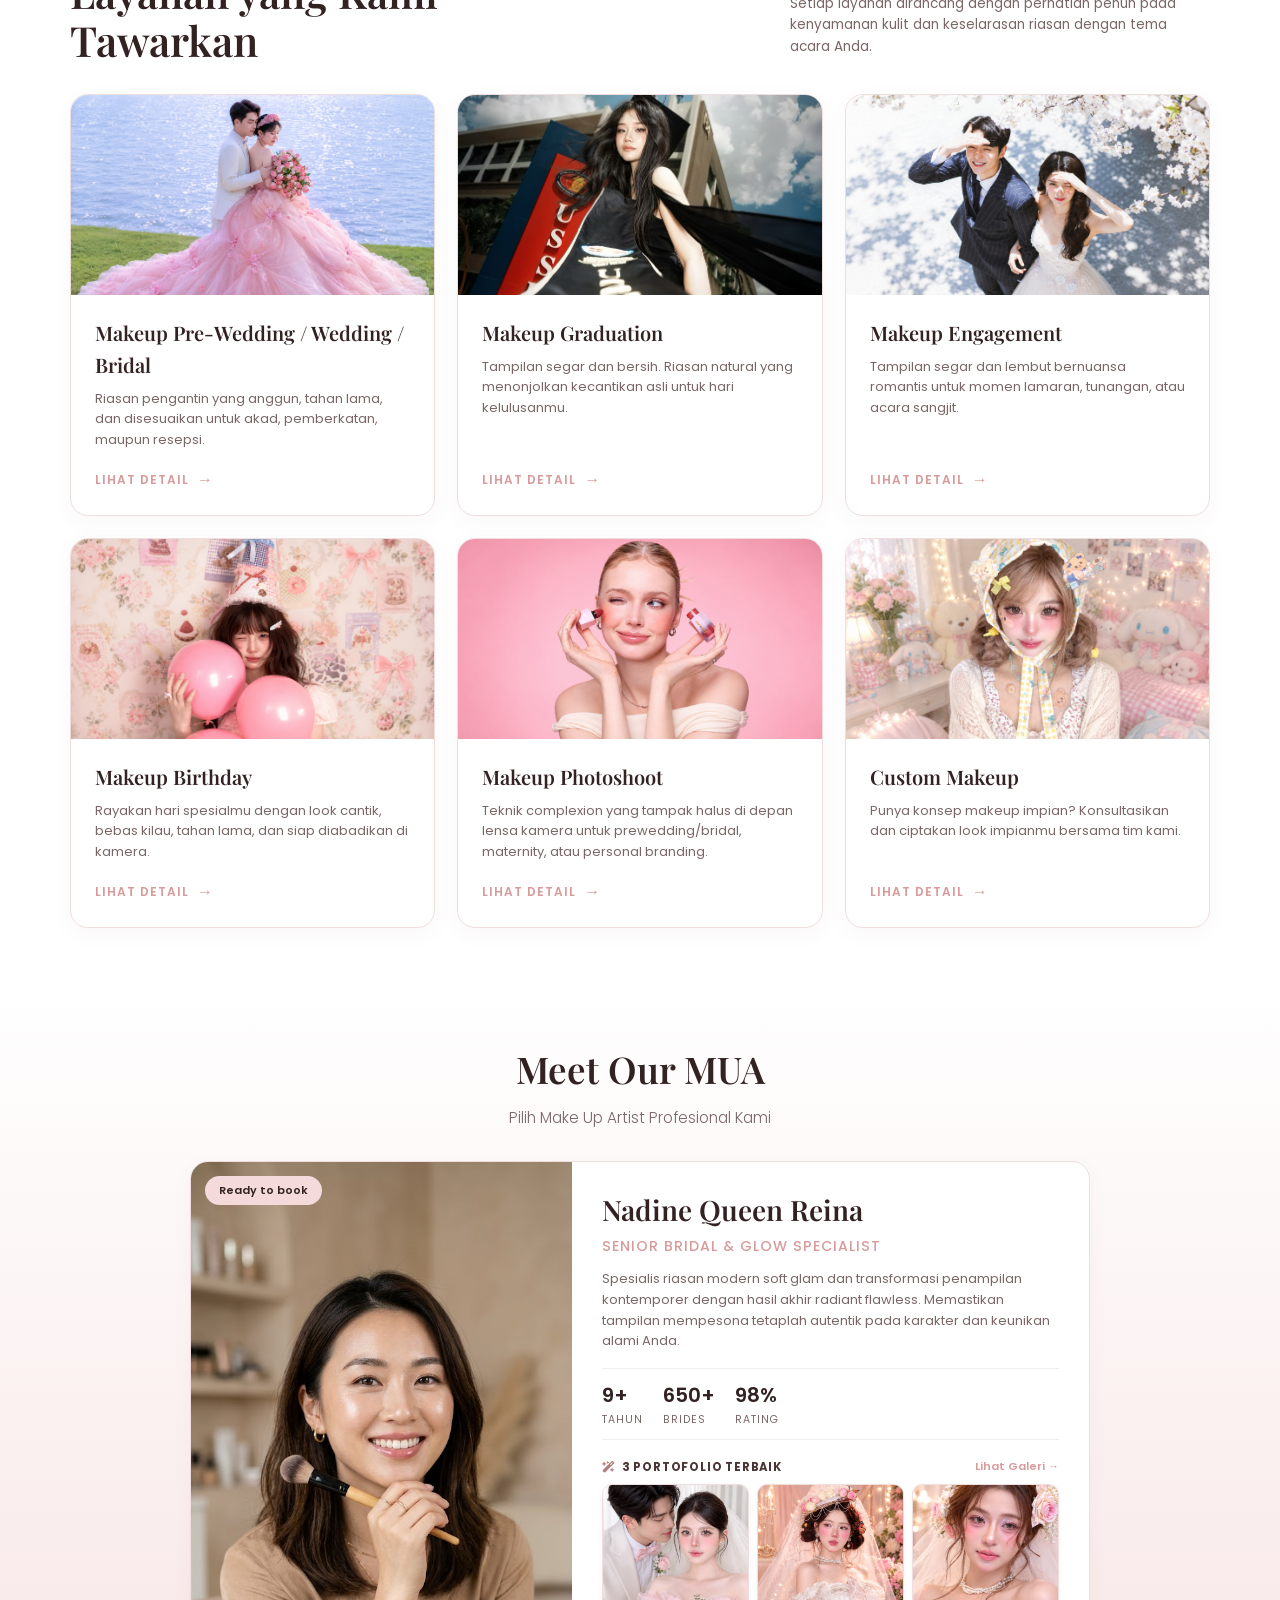
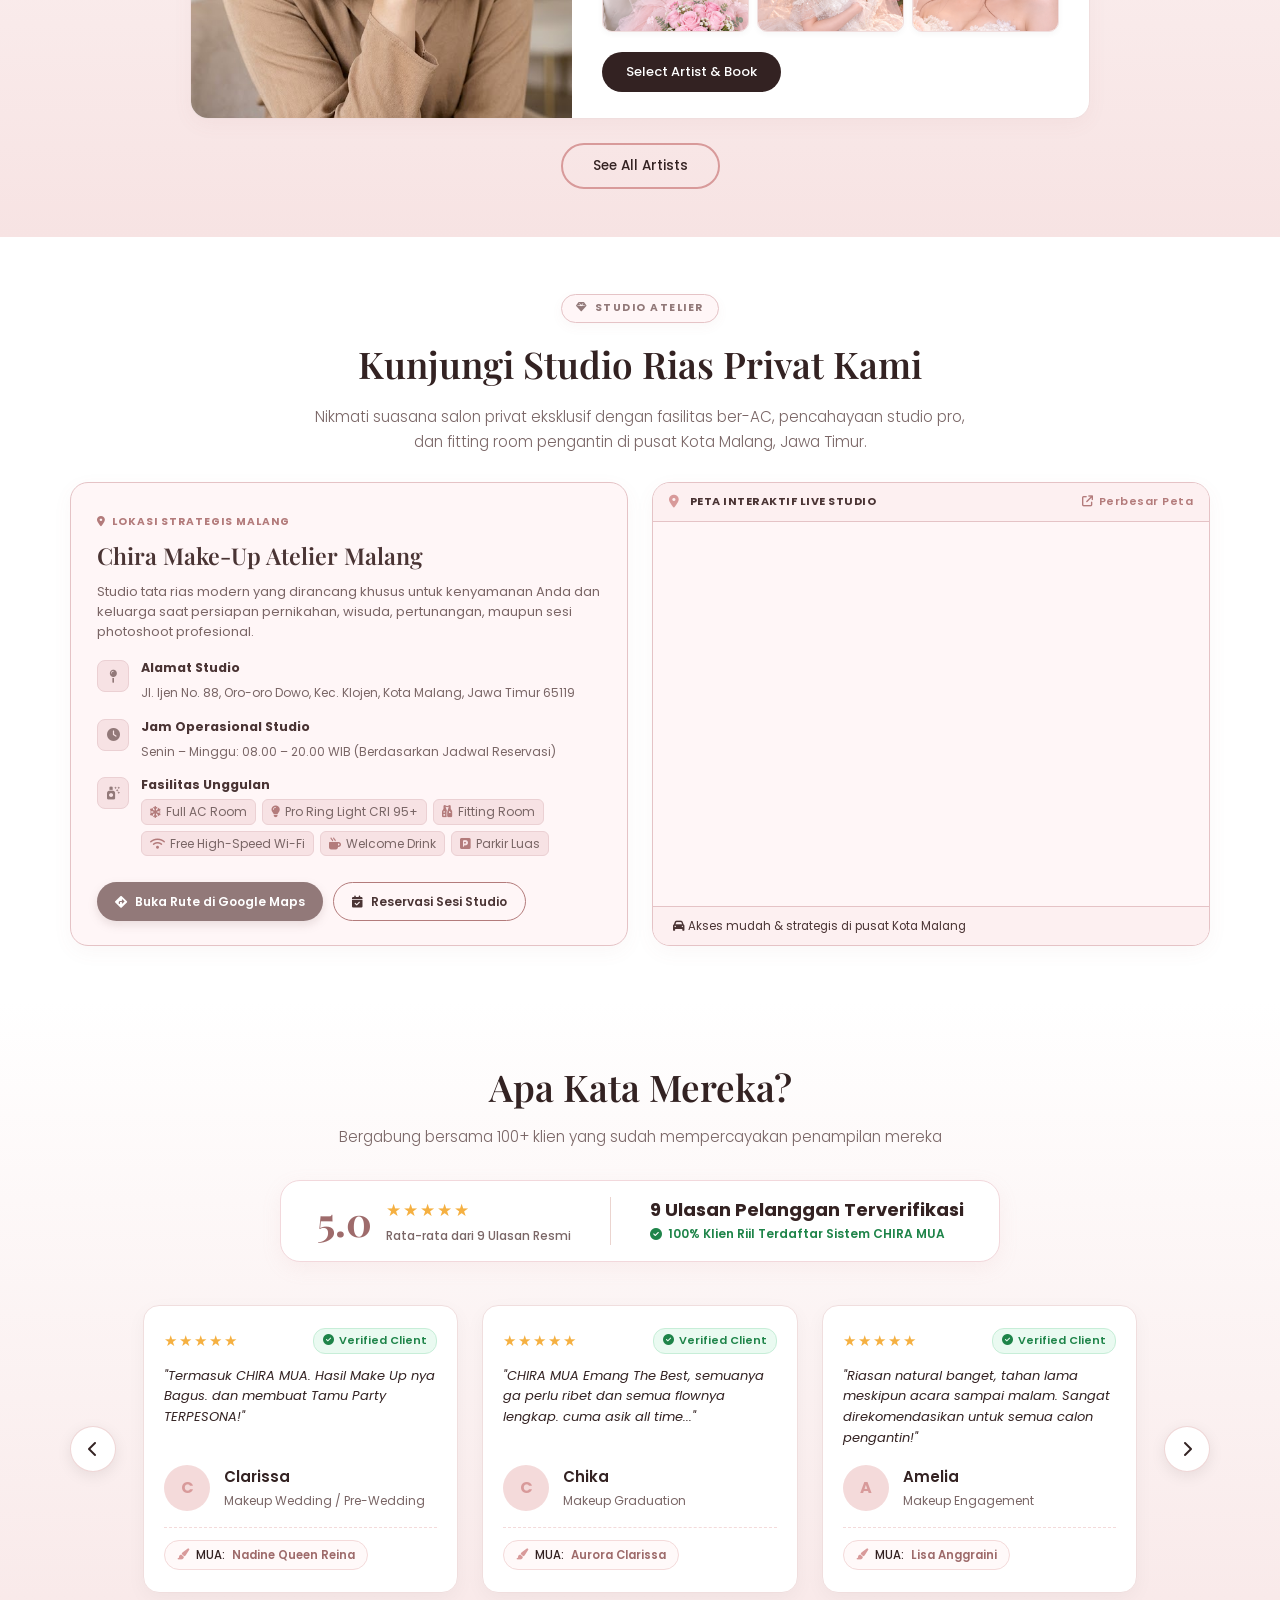
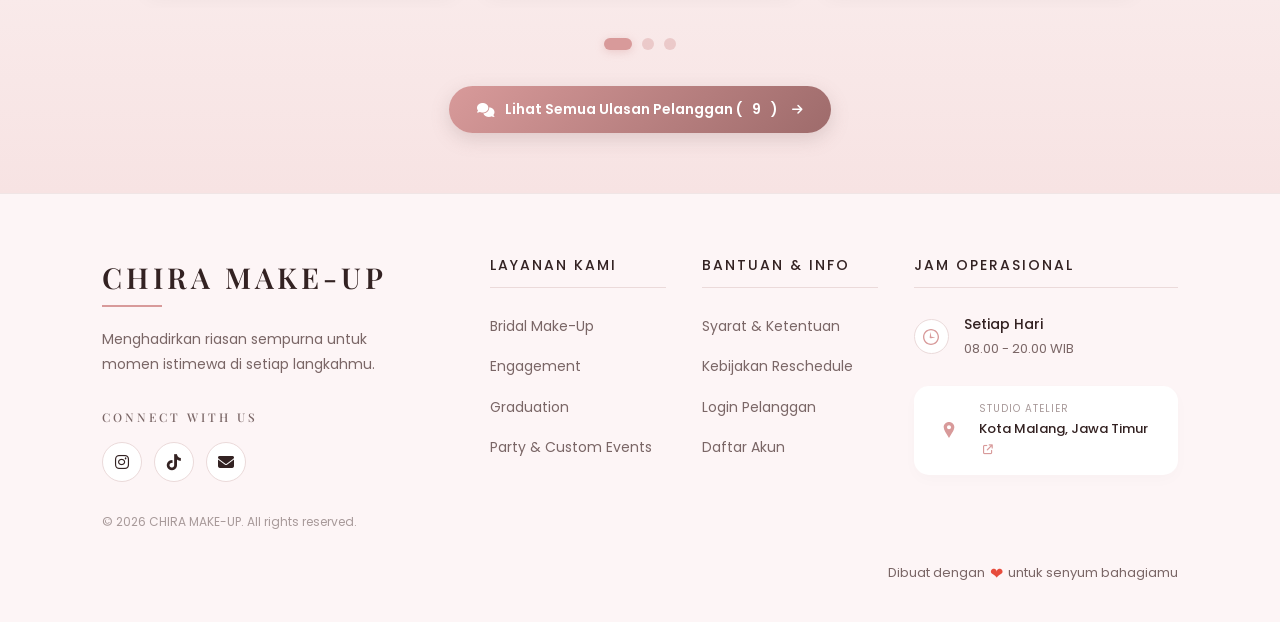
==== commit c4ab1913: "Fix Colour and alot of Things" ====
--- a/index.html
+++ b/index.html
@@ -191,9 +191,9 @@
             font-weight: 300;
         }
 
-        /* --- SHORT GALLERY (FADE TIPIS PINK) --- */
+        /* --- SHORT GALLERY (GRADASI PUTIH KE PINK) --- */
         .gallery {
-            background: linear-gradient(180deg, #fcf1f1 0%, #f7e3e3 100%);
+            background: linear-gradient(180deg, #ffffff 0%, #f7e3e3 100%);
             padding: 56px 24px;
         }
 
@@ -378,9 +378,9 @@
             margin-left: 12px;
         }
 
-        /* --- MEET OUR ARTIST (PINK SOLID) --- */
+        /* --- MEET OUR ARTIST (GRADASI PUTIH KE PINK) --- */
         .artist-section {
-            background-color: #f7e3e3;
+            background: linear-gradient(180deg, #ffffff 0%, #f7e3e3 100%);
             padding: 56px 24px 48px;
         }
 
@@ -589,9 +589,9 @@
             margin-top: 24px;
         }
 
-        /* --- TESTIMONIALS CAROUSEL (PINK SOLID) --- */
+        /* --- TESTIMONIALS CAROUSEL (GRADASI PUTIH KE PINK) --- */
         .testimonials {
-            background-color: #f7e3e3;
+            background: linear-gradient(180deg, #ffffff 0%, #f7e3e3 100%);
             position: relative;
             padding: 56px 24px 60px;
         }
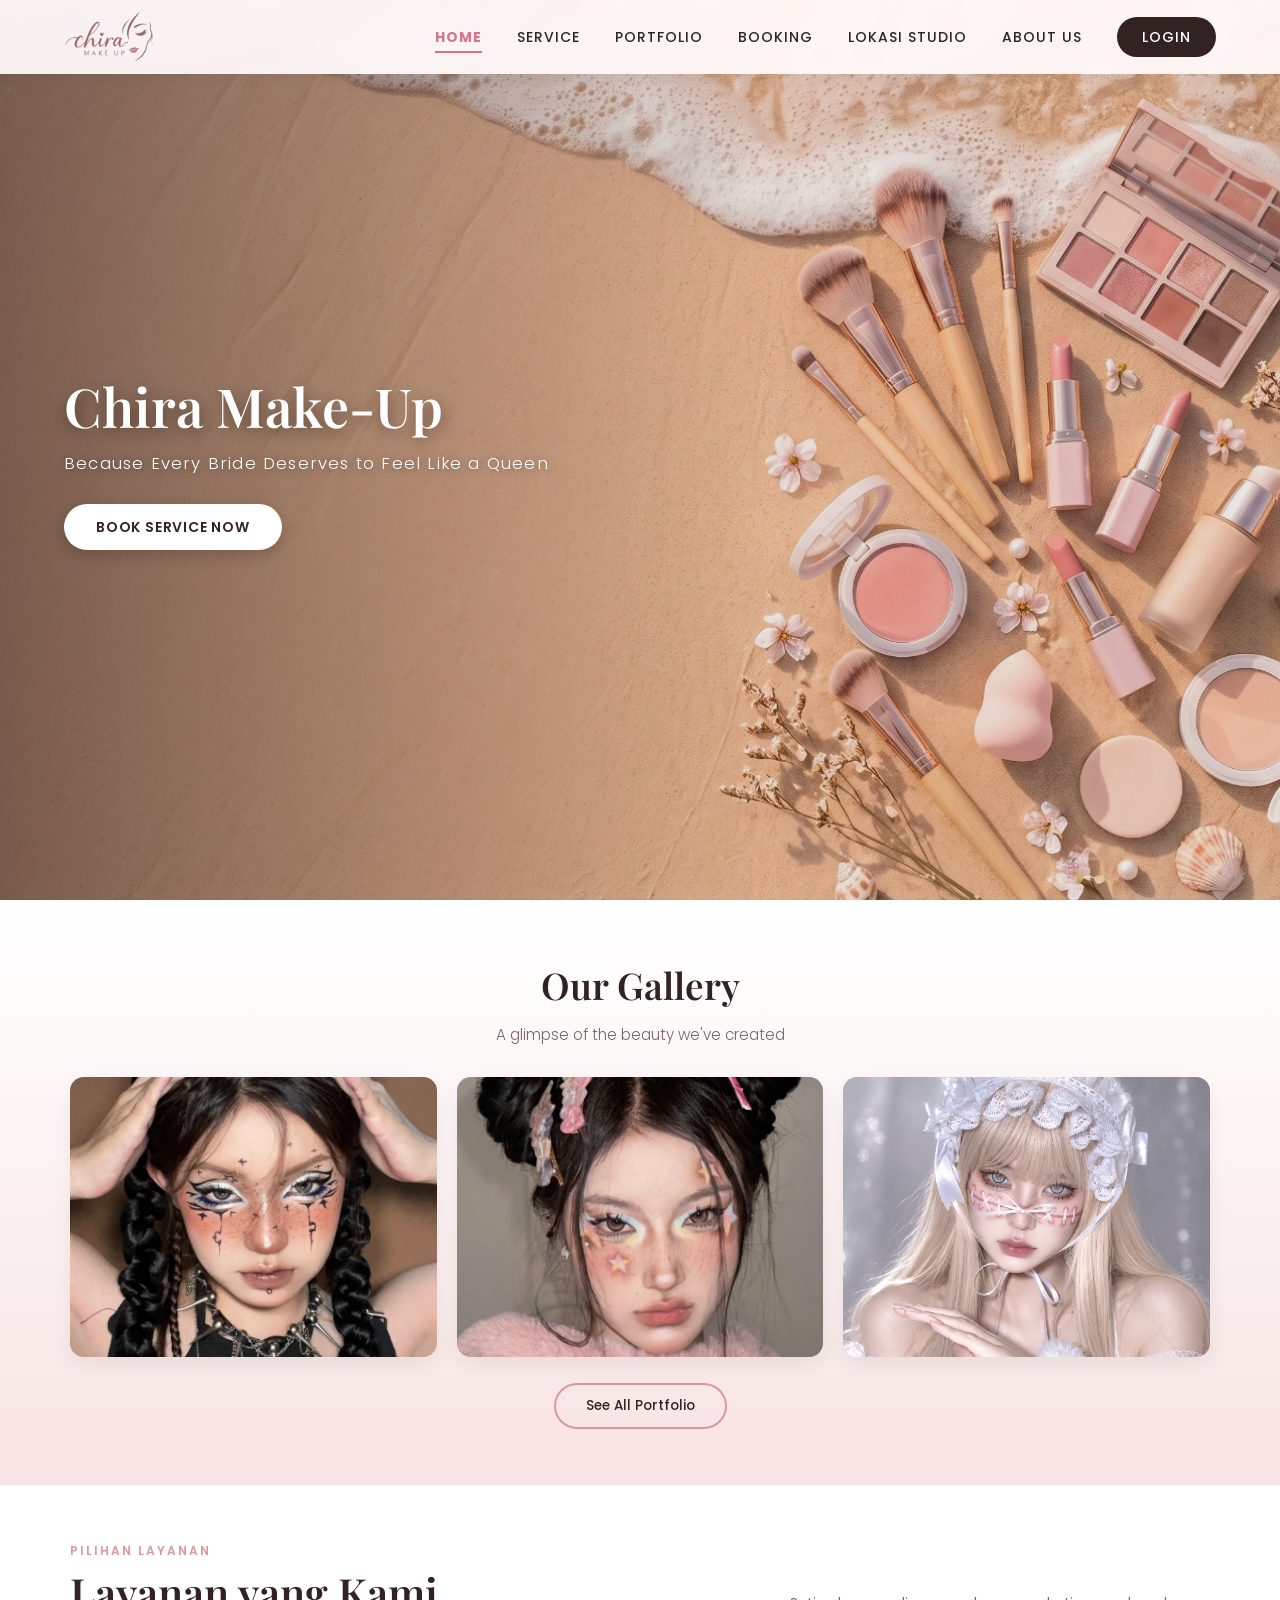
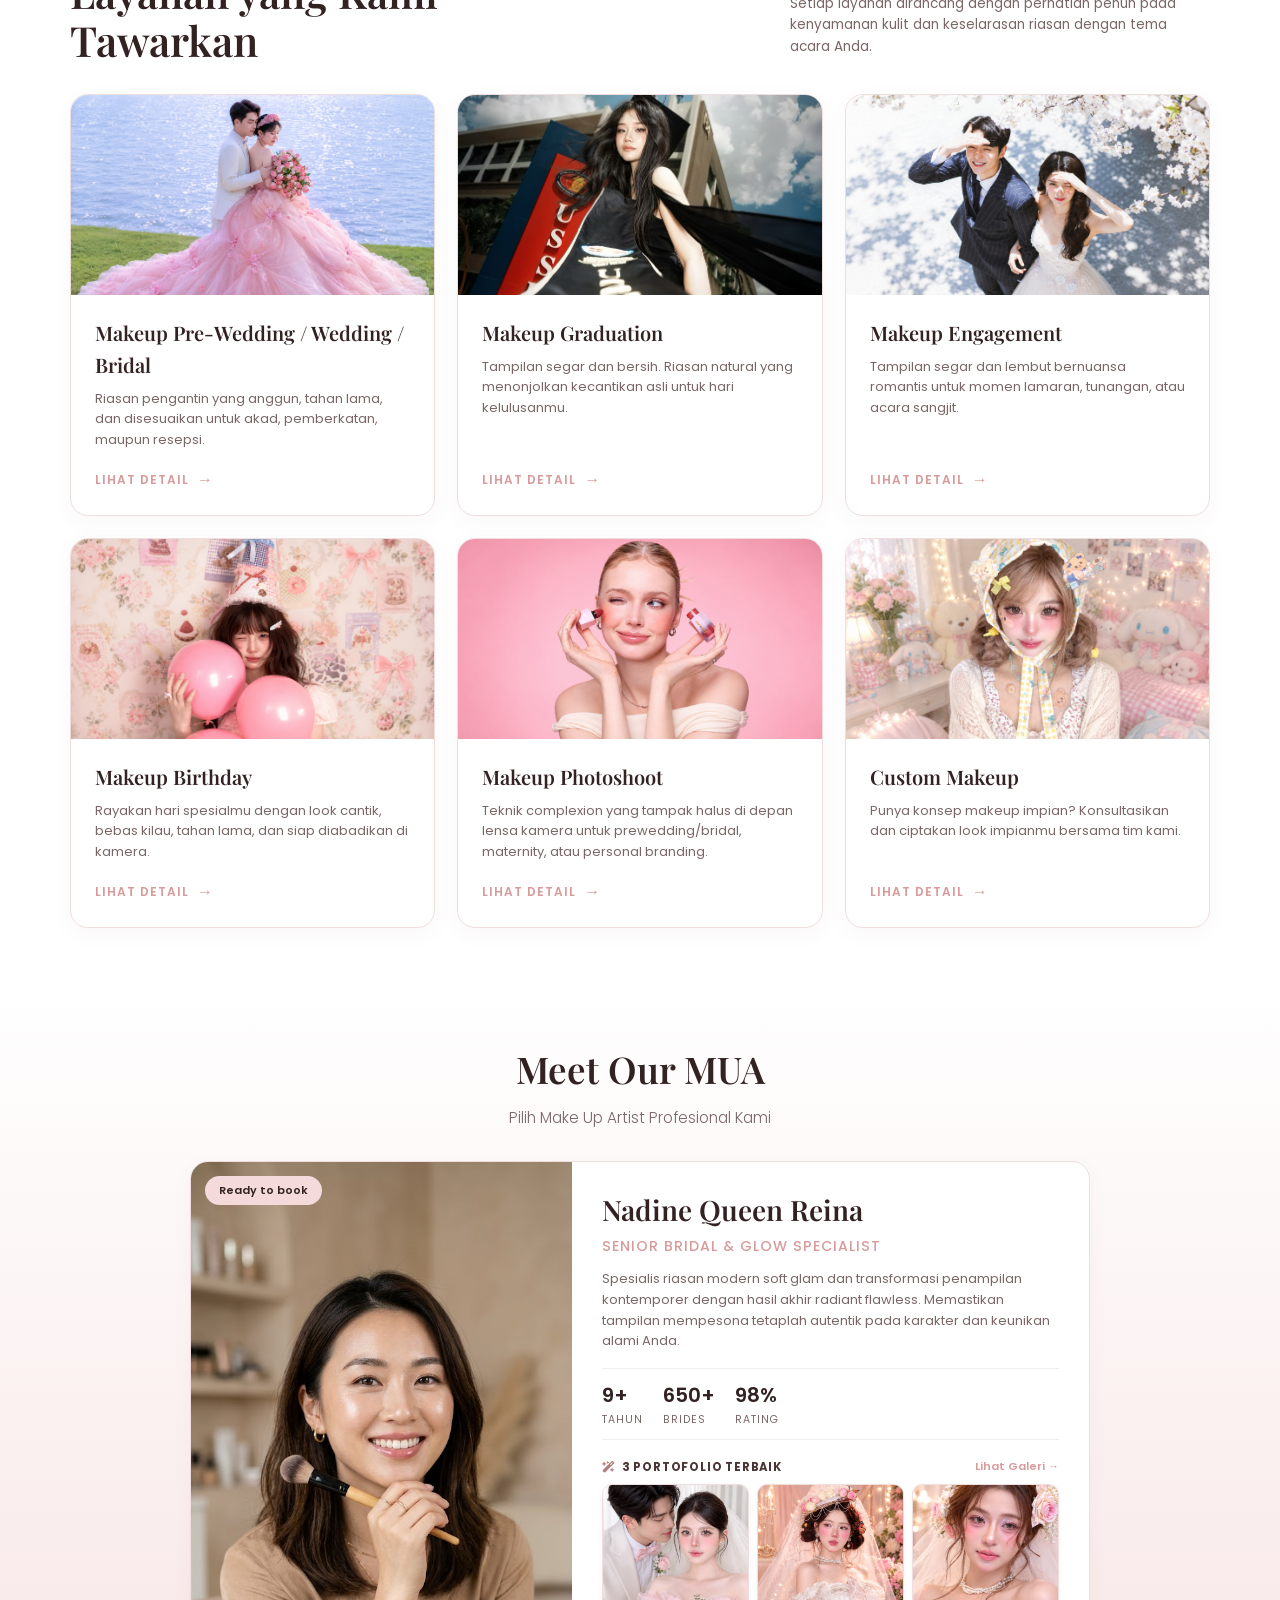
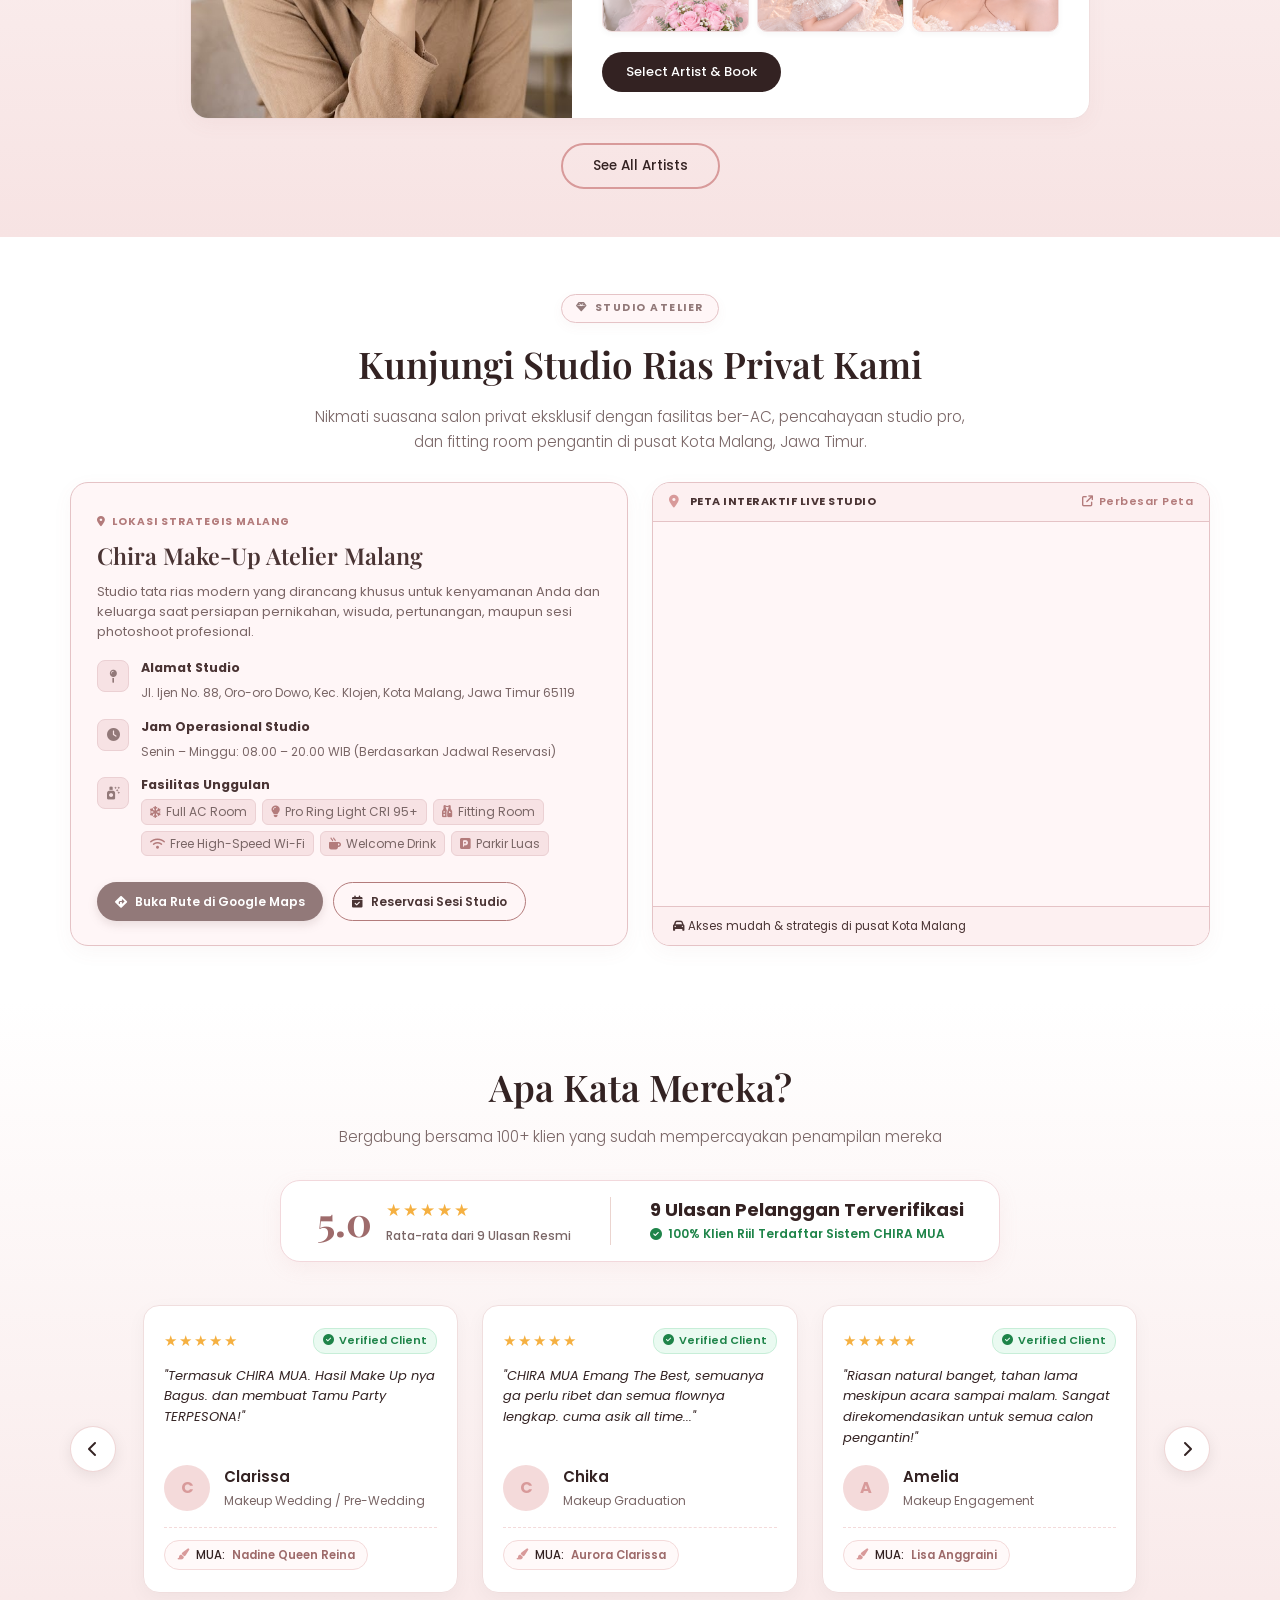
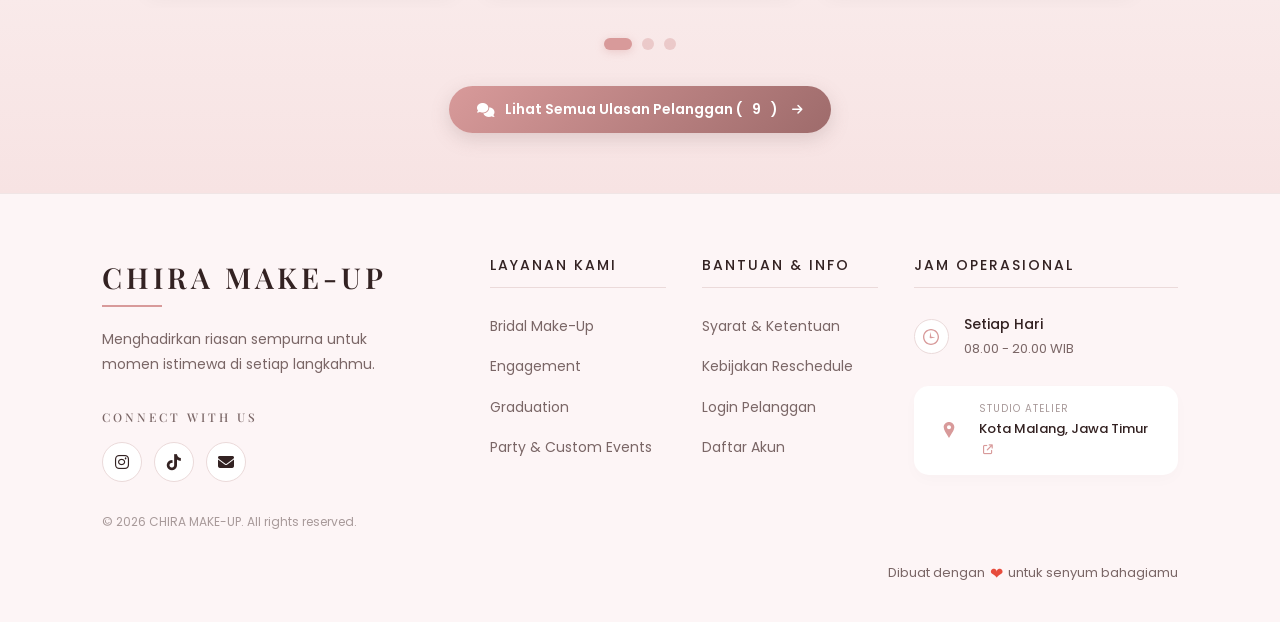
==== commit 651e6cdc: "Fix All Akun dan Role" ====
--- a/index.html
+++ b/index.html
@@ -98,8 +98,15 @@
             transition: color 0.3s;
         }
 
-        .nav-links li a:hover {
-            color: var(--accent-pink);
+        .nav-links li a:hover,
+        .nav-links li a.active {
+            color: #d8738a;
+        }
+
+        .nav-links li a.active {
+            font-weight: 700;
+            border-bottom: 2px solid #d8738a;
+            padding-bottom: 4px;
         }
 
         .nav-btn {
@@ -1897,7 +1904,7 @@
             <img src="img/CHIRA_LOGO-removebg-preview.png" alt="Chira Make Up Logo">
         </div>
         <ul class="nav-links">
-            <li><a href="#home">Home</a></li>
+            <li><a href="#home" class="active">Home</a></li>
             <li><a href="#service">Service</a></li>
             <li><a href="Portfolio.html">Portfolio</a></li>
             <li><a href="booking.html">Booking</a></li>
--- a/css/customer-profile.css
+++ b/css/customer-profile.css
@@ -579,7 +579,8 @@
 }
 
 /* ADMIN DROPDOWN HEADER */
-.dropdown-header.admin-header {
+.dropdown-header.admin-header,
+.dropdown-admin-header {
     background: linear-gradient(135deg, #fff2f2 0%, #fffbfb 100%);
     border-bottom: 1px solid #ebd4cf;
     padding: 12px 18px;
@@ -594,7 +595,7 @@
     font-weight: 700;
     text-transform: uppercase;
     letter-spacing: 0.7px;
-    color: #ffffff;
+    color: #ffffff !important;
     background: linear-gradient(135deg, #d89a9a, #927979);
     padding: 3px 9px;
     border-radius: 12px;
@@ -603,28 +604,44 @@
     box-shadow: 0 2px 5px rgba(146, 121, 121, 0.2);
 }
 
-.dropdown-header.admin-header strong {
+.admin-badge-indicator i,
+.admin-badge-indicator span,
+.dropdown-header.admin-header .admin-badge-indicator,
+.dropdown-header.admin-header .admin-badge-indicator i,
+.dropdown-header.admin-header .admin-badge-indicator span,
+.dropdown-admin-header .admin-badge-indicator,
+.dropdown-admin-header .admin-badge-indicator i,
+.dropdown-admin-header .admin-badge-indicator span {
+    color: #ffffff !important;
+}
+
+.dropdown-header.admin-header strong,
+.dropdown-admin-header strong {
     font-size: 13.5px;
-    color: #332222;
+    color: #000000 !important;
     font-weight: 700;
     white-space: nowrap;
     overflow: hidden;
     text-overflow: ellipsis;
 }
 
-.admin-role-badge-text {
+.admin-role-badge-text,
+.dropdown-header.admin-header .admin-role-badge-text,
+.dropdown-admin-header .admin-role-badge-text {
     font-size: 11px;
     font-weight: 600;
-    color: #927979;
+    color: #000000 !important;
     margin-top: 2px;
     white-space: nowrap;
     overflow: hidden;
     text-overflow: ellipsis;
 }
 
-.admin-email-text {
+.admin-email-text,
+.dropdown-header.admin-header .admin-email-text,
+.dropdown-admin-header .admin-email-text {
     font-size: 10.5px;
-    color: #7a6666;
+    color: #000000 !important;
     margin-top: 1px;
     white-space: nowrap;
     overflow: hidden;
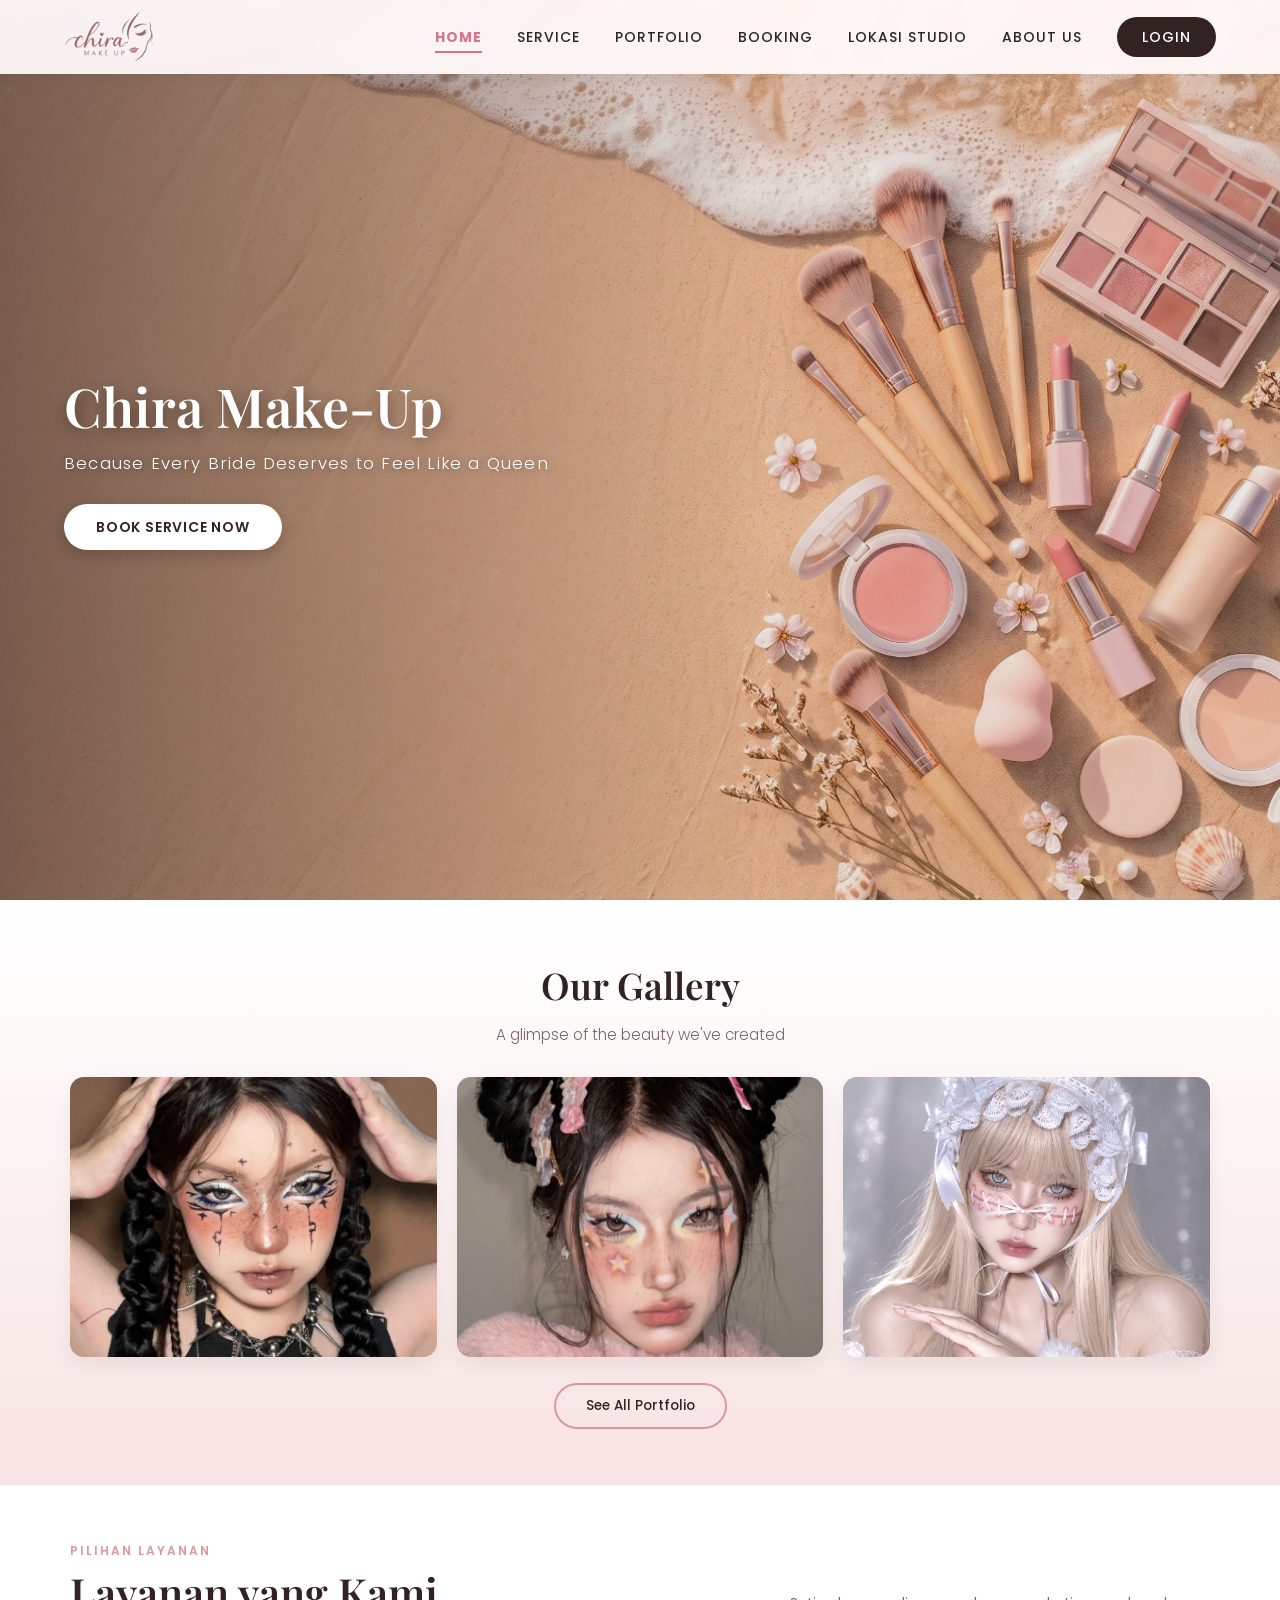
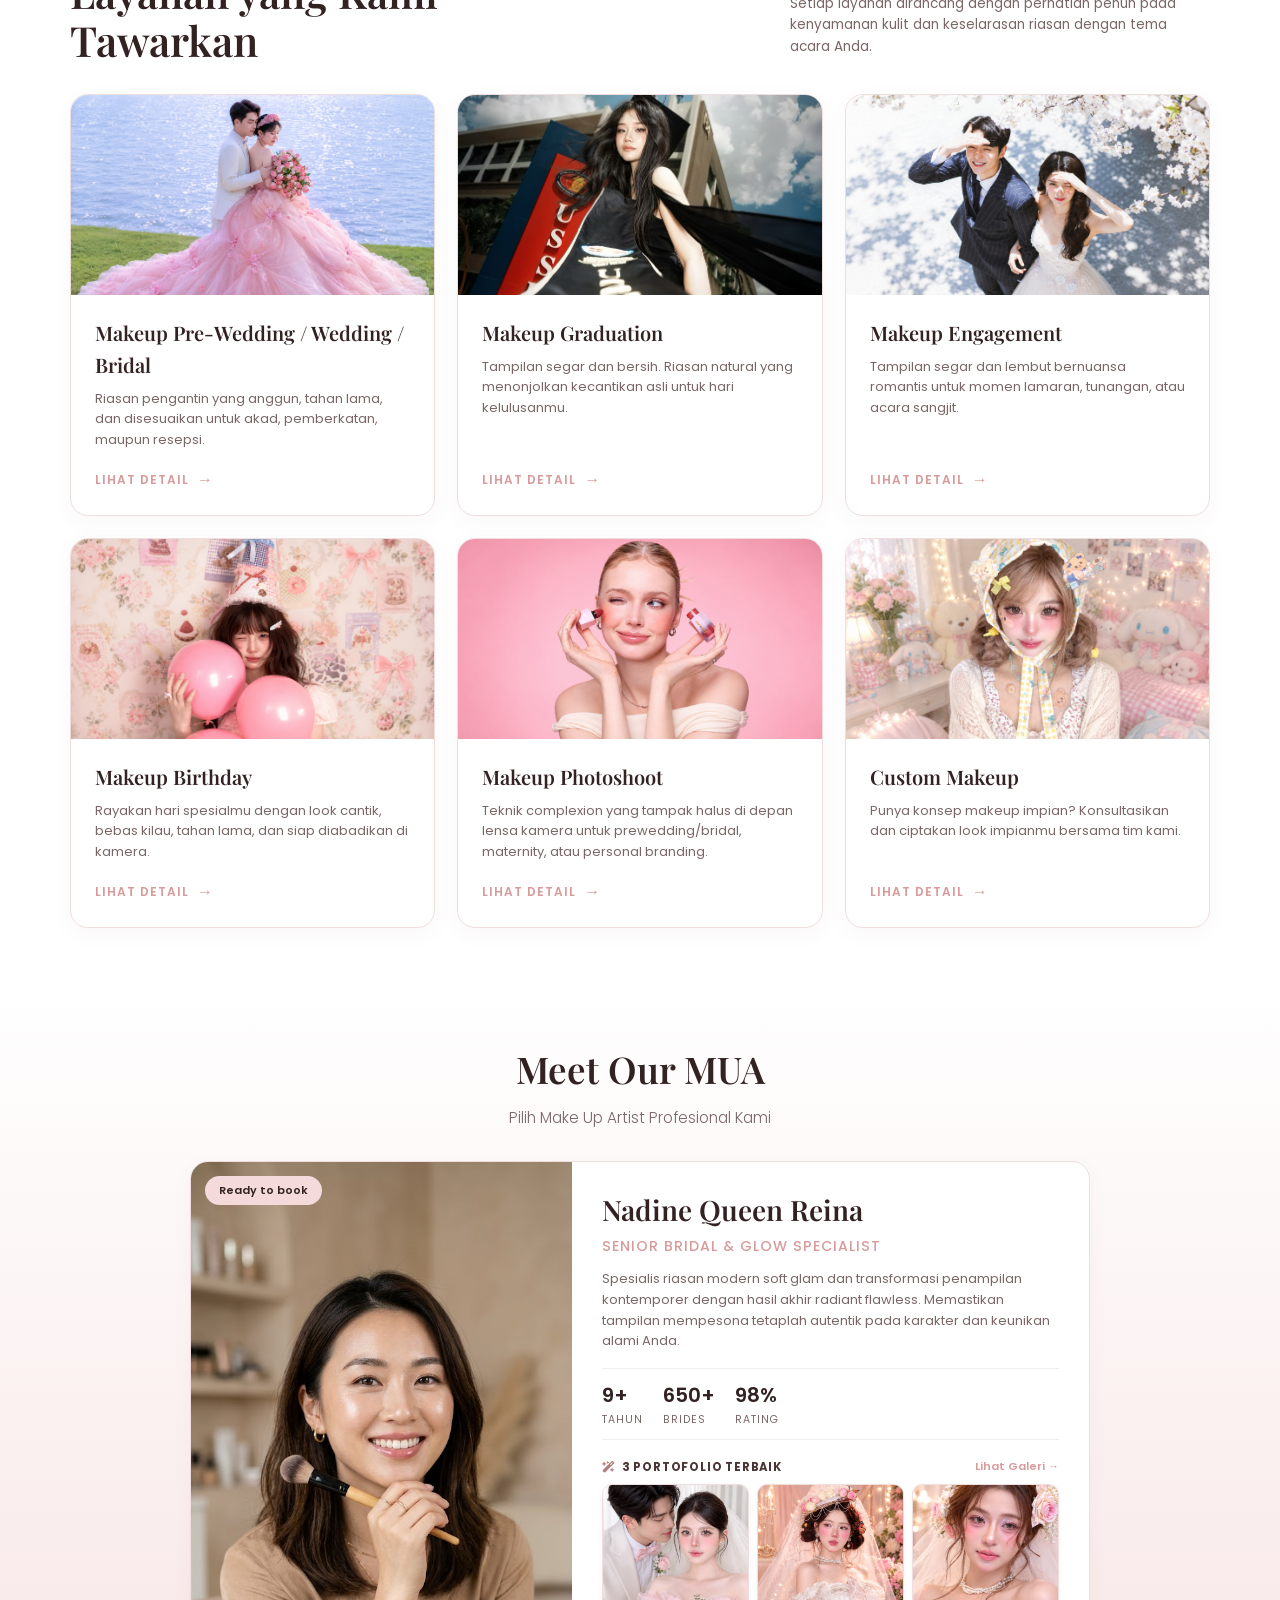
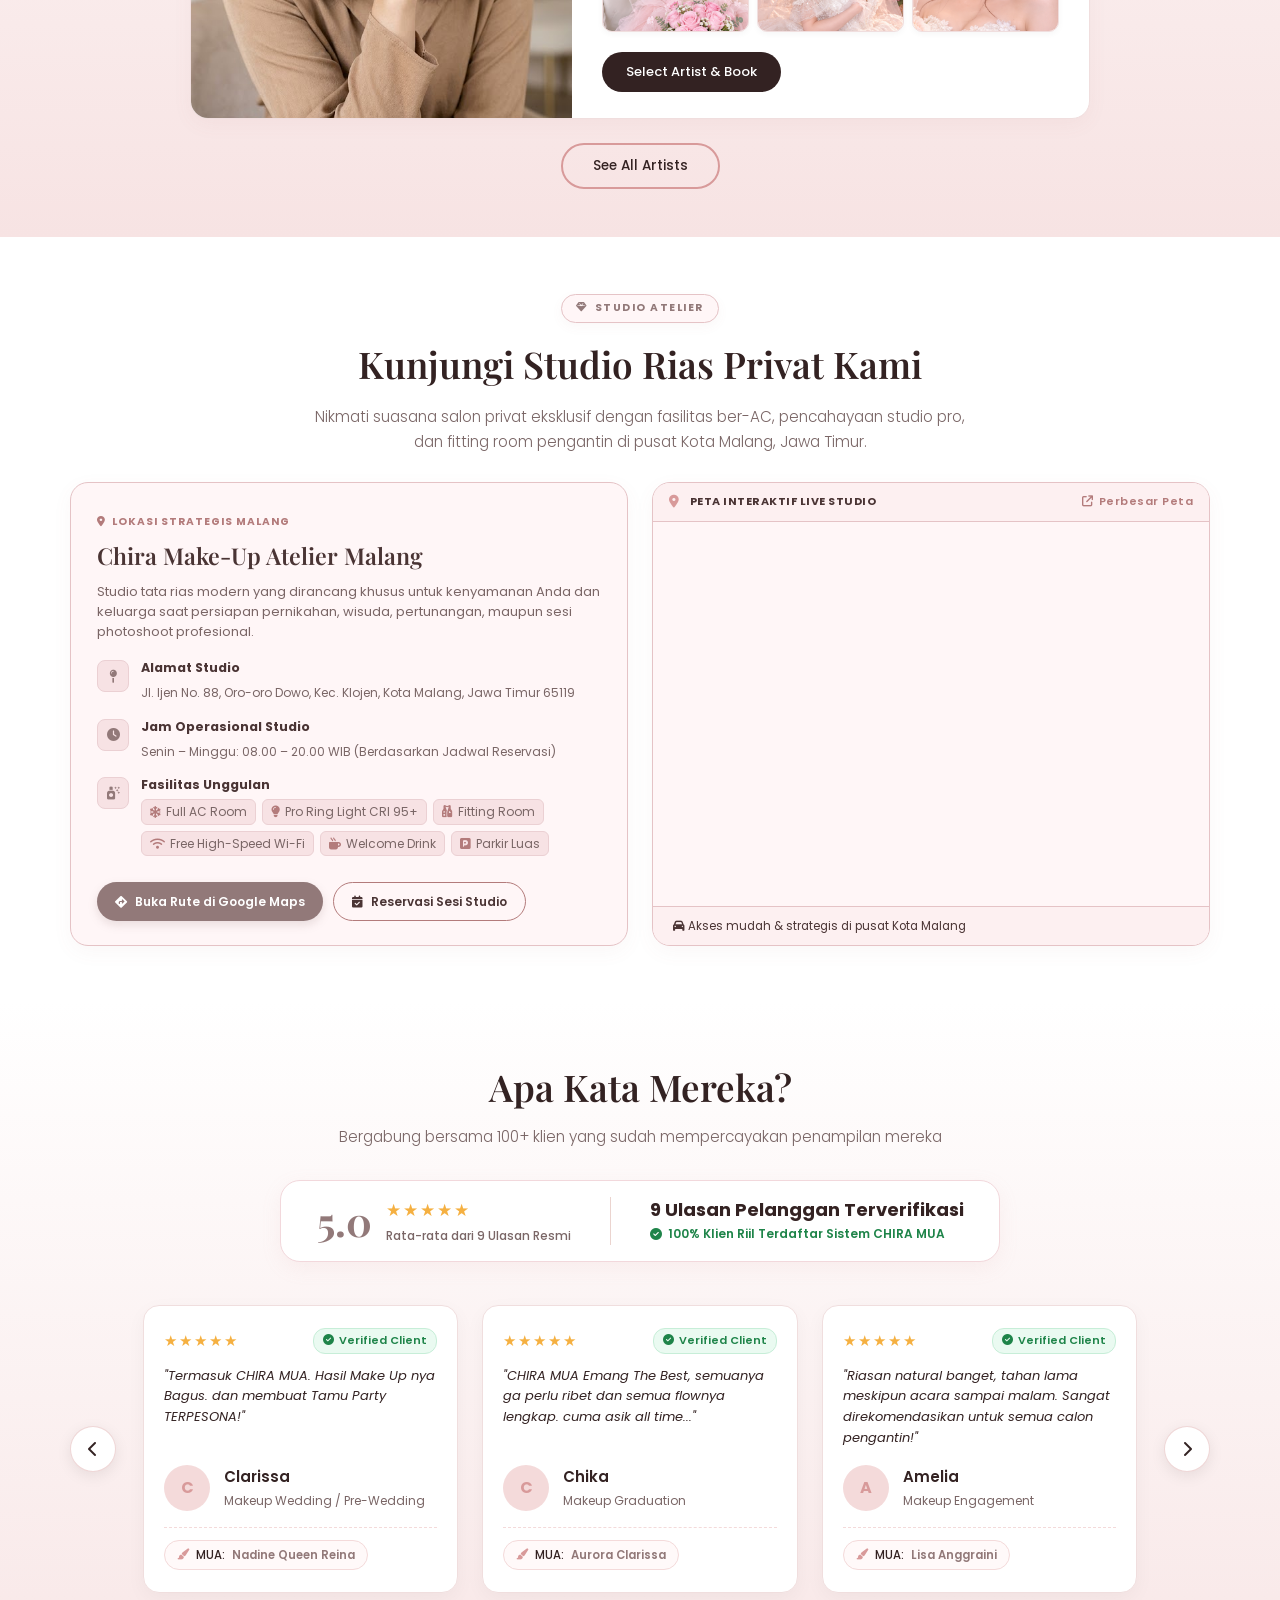
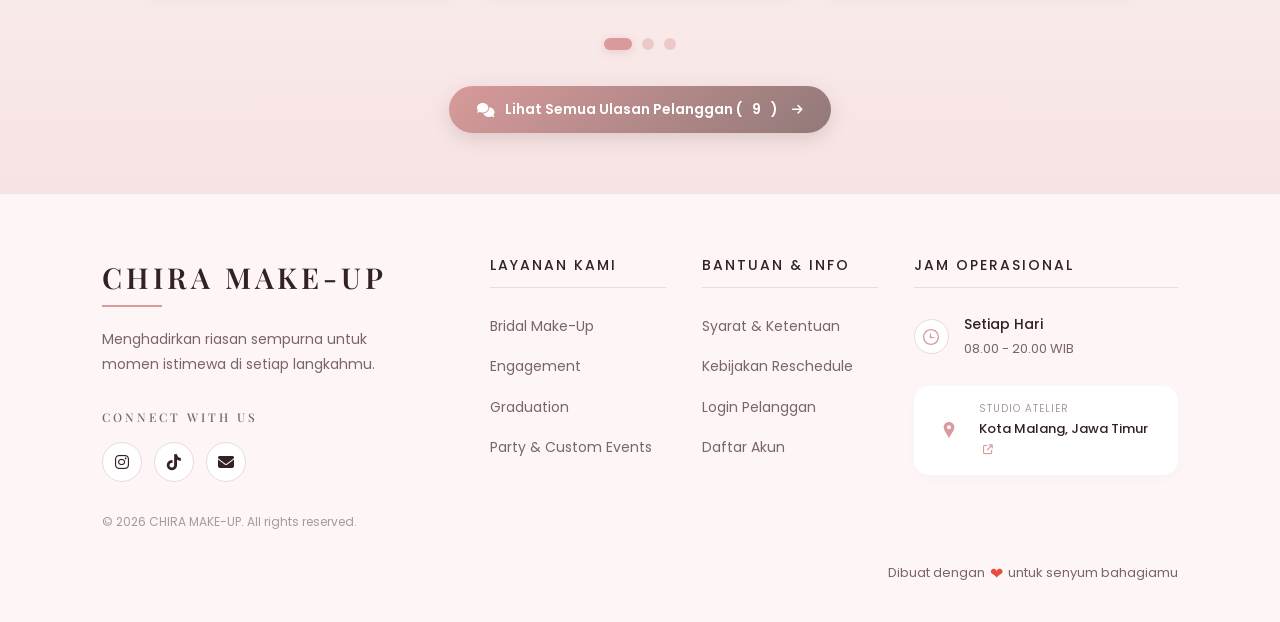
==== commit d4d6f375: "Memisahkan ALL FILES BAHASA" ====
--- a/index.html
+++ b/index.html
@@ -14,1887 +14,11 @@
     <!-- FONT AWESOME (Untuk Ikon Media Sosial) -->
     <link rel="stylesheet" href="https://cdnjs.cloudflare.com/ajax/libs/font-awesome/6.4.0/css/all.min.css">
 
+    <!-- CSS UTAMA LANDING PAGE -->
+    <link rel="stylesheet" href="css/index.css">
+
     <!-- CSS PROFIL CUSTOMER & DROPDOWN NAVBAR -->
     <link rel="stylesheet" href="css/customer-profile.css">
-
-    <style>
-        /* --- CSS VARIABLES (Color Palet) --- */
-        :root {
-            --bg-color: #fff9f9;
-            --primary-pink: #f4dada;
-            --accent-pink: #d89a9a;
-            --dark-pink: #9e6b6b;
-            --text-dark: #332222;
-            --text-light: #7a6666;
-            --white: #ffffff;
-            --font-serif: 'Playfair Display', serif;
-            --font-sans: 'Poppins', sans-serif;
-        }
-
-        /* --- RESET & BASE --- */
-        * {
-            margin: 0;
-            padding: 0;
-            box-sizing: border-box;
-        }
-
-        html {
-            scroll-behavior: smooth;
-        }
-
-        body {
-            font-family: var(--font-sans);
-            background-color: var(--bg-color);
-            color: var(--text-dark);
-            line-height: 1.6;
-            overflow-x: hidden;
-        }
-
-        h1, h2, h3, h4 {
-            font-family: var(--font-serif);
-            color: var(--text-dark);
-            font-weight: 600;
-        }
-
-        a {
-            text-decoration: none;
-            color: inherit;
-        }
-
-        /* --- NAVBAR --- */
-        .navbar {
-            position: fixed;
-            top: 0;
-            width: 100%;
-            display: flex;
-            justify-content: space-between;
-            align-items: center;
-            padding: 12px 5%;
-            background-color: rgba(255, 249, 249, 0.95);
-            box-shadow: 0 2px 15px rgba(0,0,0,0.05);
-            z-index: 1000;
-            backdrop-filter: blur(8px);
-        }
-
-        .nav-logo img {
-            height: 50px;
-            width: auto;
-            display: block;
-        }
-
-        .nav-links {
-            display: flex;
-            gap: 35px;
-            list-style: none;
-            align-items: center;
-        }
-
-        .nav-links li a {
-            font-size: 14px;
-            font-weight: 500;
-            color: var(--text-dark);
-            text-transform: uppercase;
-            letter-spacing: 1px;
-            transition: color 0.3s;
-        }
-
-        .nav-links li a:hover,
-        .nav-links li a.active {
-            color: #d8738a;
-        }
-
-        .nav-links li a.active {
-            font-weight: 700;
-            border-bottom: 2px solid #d8738a;
-            padding-bottom: 4px;
-        }
-
-        .nav-btn {
-            background-color: var(--text-dark);
-            color: var(--white) !important;
-            padding: 10px 25px;
-            border-radius: 20px;
-            transition: background 0.3s, transform 0.2s;
-        }
-
-        .nav-btn:hover {
-            background-color: var(--accent-pink);
-            transform: translateY(-2px);
-        }
-
-        /* --- HERO SECTION --- */
-        .hero {
-            height: 100vh;
-            min-height: 500px;
-            width: 100%;
-            background: linear-gradient(to right, rgba(40, 25, 25, 0.6) 0%, rgba(40, 25, 25, 0.1) 60%), url('img/bg-hero.jpg') center/cover no-repeat;
-            display: flex;
-            align-items: center;
-            justify-content: flex-start;
-            padding: 0 5%;
-            position: relative;
-        }
-
-        .hero-content {
-            max-width: 620px;
-            color: var(--white);
-            text-align: left;
-            margin-top: 25px;
-            animation: fadeIn 1.5s ease-out;
-        }
-
-        .hero-content h1 {
-            font-size: clamp(2.4rem, 4.2vw, 3.6rem);
-            color: var(--white);
-            line-height: 1.15;
-            margin-bottom: 14px;
-            text-shadow: 2px 4px 15px rgba(0,0,0,0.4);
-        }
-
-        .hero-content p {
-            font-size: clamp(0.95rem, 1.3vw, 1.15rem);
-            margin-bottom: 26px;
-            font-weight: 300;
-            letter-spacing: 1.2px;
-            text-shadow: 1px 1px 8px rgba(0,0,0,0.4);
-        }
-
-        .hero-btn {
-            display: inline-block;
-            background-color: var(--white);
-            color: var(--text-dark);
-            padding: 12px 32px;
-            border-radius: 30px;
-            font-size: 14px;
-            font-weight: 600;
-            letter-spacing: 0.8px;
-            text-transform: uppercase;
-            transition: 0.3s;
-            box-shadow: 0 5px 15px rgba(0,0,0,0.2);
-        }
-
-        .hero-btn:hover {
-            background-color: var(--accent-pink);
-            color: var(--white);
-            transform: translateY(-3px);
-        }
-
-        /* --- SECTION UMUM (RINGKAS & PROPORSIONAL) --- */
-        section {
-            padding: 56px 24px;
-        }
-
-        .section-title {
-            text-align: center;
-            font-size: 2.3rem;
-            margin-bottom: 8px;
-        }
-
-        .section-subtitle {
-            text-align: center;
-            color: var(--text-light);
-            font-size: 0.95rem;
-            margin-bottom: 30px;
-            font-weight: 300;
-        }
-
-        /* --- SHORT GALLERY (GRADASI PUTIH KE PINK) --- */
-        .gallery {
-            background: linear-gradient(180deg, #ffffff 0%, #f7e3e3 100%);
-            padding: 56px 24px;
-        }
-
-        .gallery-grid {
-            display: grid;
-            grid-template-columns: repeat(auto-fit, minmax(260px, 1fr));
-            gap: 20px;
-            max-width: 1140px;
-            margin: 0 auto;
-        }
-
-        .gallery-item {
-            border-radius: 14px;
-            overflow: hidden;
-            height: 280px;
-            position: relative;
-            box-shadow: 0 8px 20px rgba(0,0,0,0.06);
-        }
-
-        .gallery-item img {
-            width: 100%;
-            height: 100%;
-            object-fit: cover;
-            transition: transform 0.6s ease;
-        }
-
-        .gallery-item:hover img {
-            transform: scale(1.08);
-        }
-
-        .gallery-action {
-            text-align: center;
-            margin-top: 26px;
-        }
-
-        .btn-outline {
-            display: inline-block;
-            border: 2px solid var(--accent-pink);
-            color: var(--text-dark);
-            padding: 10px 30px;
-            border-radius: 25px;
-            font-size: 13.5px;
-            font-weight: 500;
-            transition: 0.3s;
-        }
-
-        .btn-outline:hover {
-            background-color: var(--accent-pink);
-            color: var(--white);
-        }
-
-        /* --- OUR SERVICE (PUTIH BERSIH) --- */
-        .services {
-            background-color: #ffffff;
-            padding: 56px 24px; 
-            position: relative; 
-        }
-
-        /* CSS UNTUK HEADER & CARD LAYANAN */
-        .services-header {
-            display: flex;
-            justify-content: space-between;
-            align-items: flex-end;
-            max-width: 1140px;
-            margin: 0 auto 30px;
-            gap: 30px;
-        }
-
-        .services-header-left {
-            max-width: 480px;
-        }
-
-        .services-eyebrow {
-            font-size: 12px;
-            letter-spacing: 2px;
-            text-transform: uppercase;
-            color: var(--accent-pink);
-            margin-bottom: 8px;
-            font-weight: 600;
-        }
-
-        .services-title {
-            font-family: var(--font-serif);
-            font-size: 2.6rem;
-            line-height: 1.15;
-            color: var(--text-dark);
-        }
-
-        .services-header-right {
-            max-width: 420px;
-            font-size: 13.5px;
-            color: var(--text-light);
-            line-height: 1.6;
-            padding-bottom: 6px;
-        }
-
-        .service-grid {
-            display: grid;
-            grid-template-columns: repeat(auto-fit, minmax(290px, 1fr));
-            gap: 22px;
-            max-width: 1140px;
-            margin: 0 auto;
-        }
-
-        .service-card {
-            background-color: var(--white);
-            border-radius: 18px;
-            overflow: hidden;
-            box-shadow: 0 6px 20px rgba(158, 107, 107, 0.05);
-            transition: transform 0.3s ease, box-shadow 0.3s ease;
-            display: flex;
-            flex-direction: column;
-            border: 1px solid #f0dede;
-        }
-
-        .service-card:hover {
-            transform: translateY(-6px);
-            box-shadow: 0 14px 30px rgba(158, 107, 107, 0.1);
-        }
-
-        .service-img-wrapper {
-            width: 100%;
-            height: 200px;
-            overflow: hidden;
-        }
-
-        .service-img-wrapper img {
-            width: 100%;
-            height: 100%;
-            object-fit: cover;
-            transition: transform 0.5s ease;
-        }
-
-        .service-card:hover .service-img-wrapper img {
-            transform: scale(1.05);
-        }
-
-        .service-content {
-            padding: 22px 24px;
-            display: flex;
-            flex-direction: column;
-            flex-grow: 1;
-        }
-
-        .service-content h3 {
-            font-size: 1.25rem;
-            margin-bottom: 8px;
-            color: var(--text-dark);
-        }
-
-        .service-content p {
-            font-size: 13px;
-            color: var(--text-light);
-            margin-bottom: 16px;
-            line-height: 1.6;
-            flex-grow: 1;
-        }
-
-        .service-link {
-            display: inline-flex;
-            align-items: center;
-            font-size: 12px;
-            font-weight: 600;
-            text-transform: uppercase;
-            letter-spacing: 1px;
-            color: var(--accent-pink);
-            transition: color 0.3s;
-            margin-top: auto;
-        }
-
-        .service-link:hover {
-            color: var(--dark-pink);
-        }
-
-        .service-link span {
-            margin-left: 8px;
-            transition: margin-left 0.3s;
-            font-size: 16px;
-        }
-
-        .service-link:hover span {
-            margin-left: 12px;
-        }
-
-        /* --- MEET OUR ARTIST (GRADASI PUTIH KE PINK) --- */
-        .artist-section {
-            background: linear-gradient(180deg, #ffffff 0%, #f7e3e3 100%);
-            padding: 56px 24px 48px;
-        }
-
-        .artist-card {
-            display: flex;
-            background-color: var(--white);
-            border-radius: 18px;
-            overflow: hidden;
-            box-shadow: 0 6px 20px rgba(158, 107, 107, 0.05);
-            border: 1px solid #f0dede;
-            max-width: 900px;
-            margin: 0 auto;
-        }
-
-        .artist-image {
-            flex: 1;
-            position: relative;
-            min-height: 330px;
-        }
-
-        .artist-image img {
-            width: 100%;
-            height: 100%;
-            object-fit: cover;
-            object-position: top center;
-            position: absolute;
-            top: 0;
-            left: 0;
-        }
-
-        .artist-badge {
-            position: absolute;
-            top: 14px;
-            left: 14px;
-            background-color: var(--primary-pink);
-            color: var(--text-dark);
-            padding: 6px 14px;
-            border-radius: 20px;
-            font-size: 11px;
-            font-weight: 600;
-            z-index: 2;
-        }
-
-        .artist-info {
-            flex: 1.2;
-            padding: 26px 30px;
-            display: flex;
-            flex-direction: column;
-            justify-content: center;
-        }
-
-        .artist-name {
-            font-size: 1.75rem;
-            margin-bottom: 2px;
-        }
-
-        .artist-title {
-            font-size: 0.88rem;
-            color: var(--accent-pink);
-            font-weight: 500;
-            margin-bottom: 12px;
-            text-transform: uppercase;
-            letter-spacing: 1px;
-        }
-
-        .artist-bio {
-            font-size: 13px;
-            color: var(--text-light);
-            margin-bottom: 16px;
-            line-height: 1.6;
-        }
-
-        .artist-stats {
-            display: flex;
-            gap: 20px;
-            margin-bottom: 18px;
-            padding: 10px 0;
-            border-top: 1px solid #eee;
-            border-bottom: 1px solid #eee;
-        }
-
-        .stat-item h4 {
-            font-family: var(--font-sans);
-            font-size: 1.25rem;
-            margin-bottom: 1px;
-        }
-
-        .stat-item p {
-            font-size: 10.5px;
-            color: var(--text-light);
-            text-transform: uppercase;
-            letter-spacing: 1px;
-        }
-
-        .artist-btn {
-            background-color: var(--text-dark);
-            color: var(--white);
-            padding: 10px 24px;
-            border-radius: 20px;
-            text-align: center;
-            font-size: 13px;
-            font-weight: 500;
-            transition: 0.3s;
-            display: inline-block;
-            width: fit-content;
-        }
-
-        .artist-btn:hover {
-            background-color: var(--accent-pink);
-        }
-
-        /* Mini Portofolio Nadine di Kartu Artist */
-        .artist-portfolio-mini {
-            margin-bottom: 20px;
-        }
-
-        .artist-portfolio-header {
-            display: flex;
-            justify-content: space-between;
-            align-items: center;
-            margin-bottom: 8px;
-        }
-
-        .portfolio-mini-title {
-            font-size: 11.5px;
-            font-weight: 700;
-            color: #4a3434;
-            text-transform: uppercase;
-            letter-spacing: 0.8px;
-            display: inline-flex;
-            align-items: center;
-            gap: 6px;
-        }
-
-        .portfolio-mini-title i {
-            color: #b37b7b;
-        }
-
-        .portfolio-mini-more {
-            font-size: 11px;
-            color: var(--accent-pink);
-            font-weight: 600;
-            text-decoration: none;
-            transition: color 0.2s ease;
-        }
-
-        .portfolio-mini-more:hover {
-            color: var(--dark-pink);
-            text-decoration: underline;
-        }
-
-        .artist-portfolio-grid {
-            display: grid;
-            grid-template-columns: repeat(3, 1fr);
-            gap: 8px;
-        }
-
-        .portfolio-thumb-card {
-            position: relative;
-            border-radius: 10px;
-            overflow: hidden;
-            aspect-ratio: 1 / 1;
-            border: 1px solid #f0dede;
-            box-shadow: 0 2px 6px rgba(0, 0, 0, 0.04);
-            cursor: pointer;
-            background: #fdf5f6;
-        }
-
-        .portfolio-thumb-card img {
-            width: 100%;
-            height: 100%;
-            object-fit: cover;
-            object-position: center;
-            transition: transform 0.3s ease;
-            display: block;
-        }
-
-        .portfolio-thumb-card:hover img {
-            transform: scale(1.08);
-        }
-
-        .portfolio-thumb-card .thumb-caption {
-            position: absolute;
-            bottom: 0;
-            left: 0;
-            right: 0;
-            background: linear-gradient(to top, rgba(50, 25, 25, 0.85) 0%, transparent 100%);
-            color: #ffffff;
-            font-size: 9.5px;
-            font-weight: 600;
-            padding: 12px 4px 4px;
-            text-align: center;
-            white-space: nowrap;
-            overflow: hidden;
-            text-overflow: ellipsis;
-            opacity: 0;
-            transition: opacity 0.2s ease;
-            pointer-events: none;
-        }
-
-        .portfolio-thumb-card:hover .thumb-caption {
-            opacity: 1;
-        }
-
-        #artist .gallery-action {
-            margin-top: 24px;
-        }
-
-        /* --- TESTIMONIALS CAROUSEL (GRADASI PUTIH KE PINK) --- */
-        .testimonials {
-            background: linear-gradient(180deg, #ffffff 0%, #f7e3e3 100%);
-            position: relative;
-            padding: 56px 24px 60px;
-        }
-
-        .testi-carousel-wrapper {
-            position: relative;
-            max-width: 1140px;
-            margin: 0 auto;
-            display: flex;
-            align-items: center;
-            gap: 15px;
-        }
-
-        .testi-carousel-viewport {
-            width: 100%;
-            overflow: hidden;
-            padding: 15px 0;
-        }
-
-        .testi-track {
-            display: flex;
-            transition: transform 0.5s ease-in-out;
-            will-change: transform;
-        }
-
-        .testi-card-item {
-            flex: 0 0 33.333333%;
-            padding: 0 12px;
-            box-sizing: border-box;
-            display: flex;
-        }
-
-        .testi-card {
-            background-color: var(--white);
-            padding: 22px 20px;
-            border-radius: 16px;
-            box-shadow: 0 6px 20px rgba(0, 0, 0, 0.04);
-            border: 1px solid #f0dede;
-            display: flex;
-            flex-direction: column;
-            justify-content: space-between;
-            width: 100%;
-            box-sizing: border-box;
-            transition: transform 0.3s ease, box-shadow 0.3s ease;
-        }
-
-        .testi-card:hover {
-            transform: translateY(-4px);
-            box-shadow: 0 12px 28px rgba(216, 154, 154, 0.2);
-        }
-
-        .testi-stars {
-            color: #f5b041;
-            margin-bottom: 10px;
-            font-size: 15px;
-            letter-spacing: 2px;
-        }
-
-        .testi-text {
-            font-style: italic;
-            color: var(--text-dark);
-            margin-bottom: 16px;
-            line-height: 1.6;
-            font-size: 13px;
-            flex-grow: 1;
-        }
-
-        .testi-user {
-            display: flex;
-            align-items: center;
-            gap: 14px;
-        }
-
-        .testi-avatar {
-            width: 46px;
-            height: 46px;
-            border-radius: 50%;
-            background-color: var(--primary-pink);
-            display: flex;
-            align-items: center;
-            justify-content: center;
-            font-weight: 700;
-            color: var(--accent-pink);
-            font-size: 16px;
-            flex-shrink: 0;
-        }
-
-        .testi-info h5 {
-            font-family: var(--font-sans);
-            font-size: 15px;
-            font-weight: 600;
-            margin-bottom: 2px;
-            color: var(--text-dark);
-        }
-
-        .testi-info p {
-            font-size: 12px;
-            color: var(--text-light);
-            margin: 0;
-        }
-
-        .testi-handled {
-            margin-top: 16px;
-            padding-top: 12px;
-            border-top: 1px dashed var(--primary-pink);
-            display: flex;
-            align-items: center;
-        }
-
-        .testi-artist-pill {
-            display: inline-flex;
-            align-items: center;
-            gap: 7px;
-            background-color: var(--bg-color);
-            color: var(--text-dark);
-            border: 1px solid var(--primary-pink);
-            padding: 5px 12px;
-            border-radius: 20px;
-            font-size: 11.5px;
-            font-weight: 500;
-            text-decoration: none;
-            transition: all 0.3s ease;
-        }
-
-        .testi-artist-pill i {
-            color: var(--accent-pink);
-            font-size: 11px;
-            transition: transform 0.3s ease;
-        }
-
-        .testi-artist-pill strong {
-            color: var(--dark-pink);
-            font-weight: 600;
-        }
-
-        .testi-artist-pill:hover {
-            background-color: #fff0f0;
-            border-color: var(--accent-pink);
-            color: var(--dark-pink);
-            transform: translateY(-2px);
-            box-shadow: 0 4px 12px rgba(216, 154, 154, 0.2);
-        }
-
-        .testi-artist-pill:hover i {
-            transform: rotate(-15deg);
-        }
-
-        /* Nav Buttons */
-        .testi-nav-btn {
-            width: 46px;
-            height: 46px;
-            border-radius: 50%;
-            background-color: var(--white);
-            color: var(--text-dark);
-            border: 1px solid rgba(216, 154, 154, 0.4);
-            display: flex;
-            align-items: center;
-            justify-content: center;
-            font-size: 16px;
-            cursor: pointer;
-            flex-shrink: 0;
-            transition: all 0.3s ease;
-            box-shadow: 0 4px 15px rgba(0, 0, 0, 0.08);
-            z-index: 5;
-        }
-
-        .testi-nav-btn:hover {
-            background-color: var(--accent-pink);
-            color: var(--white);
-            border-color: var(--accent-pink);
-            transform: scale(1.08);
-            box-shadow: 0 6px 20px rgba(216, 154, 154, 0.35);
-        }
-
-        .testi-nav-btn:active {
-            transform: scale(0.95);
-        }
-
-        /* Dots */
-        .testi-dots {
-            display: flex;
-            justify-content: center;
-            align-items: center;
-            gap: 10px;
-            margin-top: 30px;
-        }
-
-        .testi-dot {
-            width: 12px;
-            height: 12px;
-            border-radius: 50%;
-            background-color: rgba(216, 154, 154, 0.4);
-            border: none;
-            padding: 0;
-            cursor: pointer;
-            transition: all 0.3s ease;
-        }
-
-        .testi-dot:hover {
-            background-color: var(--accent-pink);
-            transform: scale(1.15);
-        }
-
-        .testi-dot.active {
-            width: 28px;
-            border-radius: 10px;
-            background-color: var(--accent-pink);
-            box-shadow: 0 2px 8px rgba(216, 154, 154, 0.4);
-        }
-
-        /* Responsive rules */
-        @media (max-width: 768px) {
-            .testi-card-item {
-                flex: 0 0 100%;
-                padding: 0 4px;
-            }
-
-            .testi-carousel-wrapper {
-                gap: 8px;
-            }
-
-            .testi-nav-btn {
-                width: 38px;
-                height: 38px;
-                font-size: 13px;
-            }
-        }
-
-        /* --- FOOTER (REVISI PREMIUM) --- */
-        .site-footer {
-            background-color: #fdf5f6;
-            padding: 60px 8% 35px;
-            border-top: 1px solid #f0e5e5;
-            font-family: var(--font-sans);
-        }
-
-        .footer-container {
-            display: grid;
-            grid-template-columns: 2fr 1fr 1fr 1.5fr;
-            gap: 36px;
-            max-width: 1140px;
-            margin: 0 auto;
-        }
-
-        .brand-col h2 {
-            font-family: var(--font-serif);
-            font-size: 1.8rem;
-            letter-spacing: 4px;
-            margin-bottom: 5px;
-            color: var(--text-dark);
-        }
-
-        .brand-col .title-line {
-            width: 60px;
-            height: 2px;
-            background-color: var(--accent-pink);
-            margin-bottom: 20px;
-        }
-
-        .brand-col .tagline {
-            font-size: 14px;
-            color: var(--text-light);
-            line-height: 1.8;
-            margin-bottom: 30px;
-            max-width: 300px;
-        }
-
-        .connect-title {
-            font-size: 12px;
-            letter-spacing: 3px;
-            color: var(--text-light);
-            text-transform: uppercase;
-            margin-bottom: 15px;
-            font-weight: 500;
-        }
-
-        .social-links {
-            display: flex;
-            gap: 12px;
-            margin-bottom: 30px;
-        }
-
-        .social-links a {
-            display: flex;
-            align-items: center;
-            justify-content: center;
-            width: 40px;
-            height: 40px;
-            border-radius: 50%;
-            background-color: var(--white);
-            border: 1px solid #ebdada;
-            color: var(--text-dark);
-            transition: all 0.3s ease;
-            font-size: 16px;
-        }
-
-        .social-links a:hover {
-            background-color: var(--accent-pink);
-            color: var(--white);
-            border-color: var(--accent-pink);
-            transform: translateY(-3px);
-        }
-
-        .copyright-text {
-            font-size: 12px;
-            color: #a89a9a;
-        }
-
-        .footer-col h3 {
-            font-family: var(--font-sans);
-            font-size: 14px;
-            letter-spacing: 2px;
-            text-transform: uppercase;
-            color: var(--text-dark);
-            margin-bottom: 10px;
-            font-weight: 500;
-        }
-
-        .footer-col .line {
-            width: 100%;
-            height: 1px;
-            background-color: #ebdada;
-            margin-bottom: 25px;
-        }
-
-        .footer-col ul {
-            list-style: none;
-        }
-
-        .footer-col ul li {
-            margin-bottom: 15px;
-        }
-
-        .footer-col ul li a {
-            font-size: 14px;
-            color: var(--text-light);
-            transition: color 0.3s ease;
-        }
-
-        .footer-col ul li a:hover {
-            color: var(--accent-pink);
-        }
-
-        .op-item {
-            display: flex;
-            align-items: center;
-            gap: 15px;
-            margin-bottom: 20px;
-        }
-
-        .op-icon {
-            width: 35px;
-            height: 35px;
-            border-radius: 50%;
-            background-color: var(--white);
-            border: 1px solid #ebdada;
-            display: flex;
-            align-items: center;
-            justify-content: center;
-            flex-shrink: 0;
-            color: var(--accent-pink);
-        }
-
-        .op-icon svg {
-            width: 16px;
-            height: 16px;
-            fill: currentColor;
-        }
-
-        .op-text strong {
-            display: block;
-            font-size: 14px;
-            color: var(--text-dark);
-            font-weight: 500;
-        }
-
-        .op-text span {
-            font-size: 13px;
-            color: var(--text-light);
-        }
-
-        .studio-box {
-            display: flex;
-            align-items: center;
-            gap: 15px;
-            background-color: var(--white);
-            padding: 15px 20px;
-            border-radius: 15px;
-            box-shadow: 0 5px 15px rgba(0,0,0,0.02);
-            margin-top: 25px;
-            text-decoration: none;
-            color: inherit;
-            cursor: pointer;
-            transition: all 0.3s ease;
-        }
-
-        .studio-box:hover {
-            transform: translateY(-3px);
-            box-shadow: 0 8px 25px rgba(158, 107, 107, 0.15);
-            background-color: #fffafb;
-        }
-
-        .studio-box .op-icon {
-            border: none;
-            background-color: transparent;
-            width: 30px;
-            height: 30px;
-        }
-
-        .studio-box .op-text .label {
-            font-size: 10px;
-            letter-spacing: 1px;
-            text-transform: uppercase;
-            color: #a89a9a;
-            display: block;
-            margin-bottom: 2px;
-        }
-
-        .studio-box .op-text strong {
-            font-size: 13px;
-        }
-
-        .footer-bottom-wrap {
-            max-width: 1140px;
-            margin: 30px auto 0;
-            display: flex;
-            justify-content: flex-end;
-        }
-
-        .made-with-love {
-            font-size: 13px;
-            color: var(--text-light);
-            display: flex;
-            align-items: center;
-            gap: 5px;
-        }
-
-        /* --- ANIMASI --- */
-        @keyframes fadeIn {
-            from { opacity: 0; transform: translateY(20px); }
-            to { opacity: 1; transform: translateY(0); }
-        }
-
-        /* --- RESPONSIVE --- */
-        @media (max-width: 992px) {
-            .footer-container {
-                grid-template-columns: 1fr 1fr;
-            }
-        }
-
-        @media (max-width: 900px) {
-            .services-header {
-                flex-direction: column;
-                align-items: flex-start;
-                gap: 20px;
-            }
-            .services-title {
-                font-size: 2.8rem;
-            }
-            .artist-card {
-                flex-direction: column;
-            }
-            .artist-image {
-                min-height: 280px;
-                max-height: 320px;
-            }
-            .artist-info {
-                padding: 24px 20px;
-            }
-        }
-
-        @media (max-width: 768px) {
-            .nav-links {
-                display: none;
-            }
-            .hero {
-                background: linear-gradient(to bottom, rgba(40, 25, 25, 0.7) 0%, rgba(40, 25, 25, 0.4) 100%), url('img/bg-hero.jpg') center/cover no-repeat;
-                justify-content: center;
-                padding: 0 20px;
-            }
-            .hero-content {
-                text-align: center;
-            }
-            .section-title {
-                font-size: 2.2rem;
-            }
-            .hero-content h1 {
-                font-size: 2.8rem;
-            }
-            .artist-stats {
-                flex-wrap: wrap;
-                gap: 20px;
-            }
-            .site-footer {
-                padding: 60px 5% 30px;
-            }
-            .footer-container {
-                grid-template-columns: 1fr;
-                gap: 40px;
-            }
-            .footer-bottom-wrap {
-                justify-content: center;
-                margin-top: 30px;
-            }
-            .brand-col .tagline {
-                max-width: 100%;
-            }
-        }
-
-        /* --- SECTION STUDIO ATELIER & INTERACTIVE GOOGLE MAPS (PUTIH BERSIH DENGAN AKSEN PINK) --- */
-        .studio-section {
-            background: #ffffff;
-            padding: 56px 24px;
-            position: relative;
-        }
-
-        .studio-section-container {
-            max-width: 1140px;
-            margin: 0 auto;
-        }
-
-        .studio-header-wrap {
-            text-align: center;
-        }
-
-        .studio-badge {
-            display: inline-flex;
-            align-items: center;
-            gap: 6px;
-            background: #fff6f7;
-            color: #927979;
-            font-size: 10.5px;
-            font-weight: 700;
-            letter-spacing: 1.5px;
-            text-transform: uppercase;
-            padding: 5px 14px;
-            border-radius: 20px;
-            box-shadow: 0 4px 12px rgba(158, 107, 107, 0.05);
-            margin-bottom: 12px;
-            border: 1.5px solid #e5c3c6;
-        }
-
-        .studio-content-grid {
-            display: grid;
-            grid-template-columns: 1fr 1fr;
-            gap: 24px;
-            align-items: stretch;
-            margin-top: 28px;
-        }
-
-        .studio-info-card {
-            background: #fff6f7;
-            border-radius: 18px;
-            padding: 24px 26px;
-            box-shadow: 0 6px 20px rgba(158, 107, 107, 0.05);
-            border: 1.5px solid #e5c3c6;
-            display: flex;
-            flex-direction: column;
-            justify-content: space-between;
-        }
-
-        .studio-badge-soft {
-            display: inline-flex;
-            align-items: center;
-            gap: 6px;
-            font-size: 10.5px;
-            font-weight: 700;
-            letter-spacing: 1px;
-            color: #b37b7b;
-            margin-bottom: 6px;
-        }
-
-        .studio-info-card h3 {
-            font-size: 1.45rem;
-            color: #4a3434;
-            margin-bottom: 8px;
-        }
-
-        .studio-desc {
-            font-size: 13px;
-            line-height: 1.55;
-            color: var(--text-light);
-            margin-bottom: 16px;
-        }
-
-        .studio-meta-list {
-            display: flex;
-            flex-direction: column;
-            gap: 12px;
-            margin-bottom: 18px;
-        }
-
-        .studio-meta-item {
-            display: flex;
-            align-items: flex-start;
-            gap: 12px;
-        }
-
-        .studio-meta-icon {
-            width: 32px;
-            height: 32px;
-            background: #f7e2e4;
-            color: #927979;
-            border: 1px solid #ebd0d3;
-            border-radius: 8px;
-            display: flex;
-            align-items: center;
-            justify-content: center;
-            font-size: 13px;
-            flex-shrink: 0;
-            margin-top: 2px;
-        }
-
-        .studio-meta-item strong {
-            display: block;
-            font-size: 12.5px;
-            color: #4a3434;
-            margin-bottom: 1px;
-        }
-
-        .studio-meta-item span {
-            font-size: 12px;
-            color: var(--text-light);
-            line-height: 1.45;
-        }
-
-        .studio-chips {
-            display: flex;
-            flex-wrap: wrap;
-            gap: 6px;
-            margin-top: 4px;
-        }
-
-        .studio-chip {
-            background: #f7e2e4;
-            color: #553e3e;
-            font-size: 11px;
-            padding: 3px 8px;
-            border-radius: 6px;
-            border: 1px solid #ebd0d3;
-            display: inline-flex;
-            align-items: center;
-            gap: 5px;
-        }
-
-        .studio-chip i {
-            color: #b37b7b;
-        }
-
-        .studio-actions {
-            display: flex;
-            flex-wrap: wrap;
-            gap: 10px;
-            margin-top: 8px;
-        }
-
-        .btn-gmaps-direct {
-            background: #927979;
-            color: #fff;
-            padding: 9px 18px;
-            border-radius: 20px;
-            font-size: 12px;
-            font-weight: 600;
-            text-decoration: none;
-            display: inline-flex;
-            align-items: center;
-            gap: 8px;
-            transition: all 0.3s ease;
-            box-shadow: 0 4px 10px rgba(146, 121, 121, 0.2);
-        }
-
-        .btn-gmaps-direct:hover {
-            background: #7d6363;
-            transform: translateY(-2px);
-            box-shadow: 0 6px 14px rgba(146, 121, 121, 0.3);
-        }
-
-        .btn-studio-booking {
-            background: transparent;
-            color: #4a3434;
-            border: 1.5px solid #b37b7b;
-            padding: 9px 18px;
-            border-radius: 20px;
-            font-size: 12px;
-            font-weight: 600;
-            text-decoration: none;
-            display: inline-flex;
-            align-items: center;
-            gap: 8px;
-            transition: all 0.3s ease;
-        }
-
-        .btn-studio-booking:hover {
-            background: #b37b7b;
-            color: #fff;
-            transform: translateY(-2px);
-        }
-
-        .studio-map-card {
-            background: #fff6f7;
-            border-radius: 18px;
-            overflow: hidden;
-            box-shadow: 0 6px 20px rgba(158, 107, 107, 0.05);
-            border: 1.5px solid #e5c3c6;
-            display: flex;
-            flex-direction: column;
-            height: 100%;
-        }
-
-        .map-card-header {
-            padding: 10px 16px;
-            background: #fdf0f1;
-            display: flex;
-            align-items: center;
-            gap: 10px;
-            border-bottom: 1.5px solid #e5c3c6;
-            font-size: 11px;
-            font-weight: 700;
-            color: #4a3434;
-            letter-spacing: 0.5px;
-            flex-shrink: 0;
-        }
-
-        .map-expand-btn {
-            margin-left: auto;
-            color: #b37b7b;
-            text-decoration: none;
-            font-size: 11px;
-            font-weight: 600;
-            display: inline-flex;
-            align-items: center;
-            gap: 5px;
-        }
-
-        .map-expand-btn:hover {
-            color: #927979;
-            text-decoration: underline;
-        }
-
-        .map-iframe-wrapper {
-            position: relative;
-            flex: 1;
-            width: 100%;
-            min-height: 320px;
-            height: auto;
-        }
-
-        .map-iframe-wrapper iframe {
-            position: absolute;
-            top: 0;
-            left: 0;
-            width: 100%;
-            height: 100%;
-            border: 0;
-            display: block;
-        }
-
-        .map-card-footer {
-            padding: 10px 20px;
-            background: #fdf0f1;
-            display: flex;
-            align-items: center;
-            justify-content: space-between;
-            font-size: 11.5px;
-            color: #4a3434;
-            border-top: 1.5px solid #e5c3c6;
-            flex-shrink: 0;
-        }
-
-        .zone-tag {
-            background: #eafaf1;
-            color: #27ae60;
-            font-weight: 700;
-            padding: 2px 8px;
-            border-radius: 10px;
-            font-size: 10.5px;
-        }
-
-        @media (max-width: 900px) {
-            .artist-section {
-                padding-bottom: 40px;
-            }
-            .studio-section {
-                padding: 40px 20px;
-            }
-            .studio-content-grid {
-                grid-template-columns: 1fr;
-            }
-            .map-iframe-wrapper {
-                min-height: 280px;
-                height: 280px;
-            }
-            .map-card-footer {
-                flex-direction: column;
-                gap: 8px;
-                align-items: flex-start;
-            }
-        }
-            .map-card-footer {
-                flex-direction: column;
-                gap: 8px;
-                align-items: flex-start;
-            }
-        
-
-        /* --- TESTIMONIALS VERIFIED ARCHIVE & AGGREGATE STYLES --- */
-        .testi-card-top-row {
-            display: flex;
-            align-items: center;
-            justify-content: space-between;
-            margin-bottom: 12px;
-            gap: 10px;
-        }
-
-        .testi-card-top-row .testi-stars {
-            margin-bottom: 0;
-        }
-
-        .testi-verified-pill {
-            display: inline-flex;
-            align-items: center;
-            gap: 5px;
-            font-size: 11px;
-            font-weight: 600;
-            color: #1e8449;
-            background: #eafaf1;
-            border: 1px solid #c7eed8;
-            padding: 3px 9px;
-            border-radius: 12px;
-            white-space: nowrap;
-        }
-
-        .testi-aggregate-container {
-            max-width: 720px;
-            margin: 0 auto 28px auto;
-            background: #ffffff;
-            border: 1.5px solid #f2d8dc;
-            border-radius: 20px;
-            padding: 16px 26px;
-            box-shadow: 0 6px 20px rgba(216, 154, 154, 0.1);
-            display: flex;
-            align-items: center;
-            justify-content: space-around;
-            gap: 20px;
-            flex-wrap: wrap;
-        }
-
-        .testi-agg-score-box {
-            display: flex;
-            align-items: center;
-            gap: 14px;
-        }
-
-        .testi-agg-score {
-            font-family: var(--font-serif, 'Playfair Display', serif);
-            font-size: 40px;
-            font-weight: 700;
-            color: var(--dark-pink, #927979);
-            line-height: 1;
-        }
-
-        .testi-agg-stars-col {
-            text-align: left;
-        }
-
-        .testi-agg-stars {
-            color: #f5b041;
-            font-size: 17px;
-            letter-spacing: 2px;
-        }
-
-        .testi-agg-out-of {
-            font-size: 12px;
-            color: var(--text-light, #7a6666);
-            font-weight: 500;
-            margin-top: 2px;
-        }
-
-        .testi-agg-divider {
-            width: 1px;
-            height: 48px;
-            background: #ebd4cf;
-        }
-
-        .testi-agg-count-box {
-            text-align: left;
-        }
-
-        .testi-agg-total {
-            font-size: 18px;
-            font-weight: 700;
-            color: var(--text-dark, #332222);
-            line-height: 1.3;
-        }
-
-        .testi-agg-sub {
-            font-size: 12px;
-            color: #1e8449;
-            font-weight: 600;
-            display: flex;
-            align-items: center;
-            gap: 6px;
-            margin-top: 3px;
-        }
-
-        .testi-all-reviews-action {
-            text-align: center;
-            margin-top: 36px;
-        }
-
-        .btn-all-reviews {
-            display: inline-flex;
-            align-items: center;
-            gap: 10px;
-            background: linear-gradient(135deg, var(--accent-pink, #d89a9a) 0%, var(--dark-pink, #927979) 100%);
-            color: #ffffff;
-            border: none;
-            padding: 13px 28px;
-            border-radius: 30px;
-            font-size: 14px;
-            font-weight: 600;
-            font-family: var(--font-sans, 'Poppins', sans-serif);
-            cursor: pointer;
-            transition: all 0.3s cubic-bezier(0.16, 1, 0.3, 1);
-            box-shadow: 0 6px 18px rgba(146, 121, 121, 0.25);
-            text-decoration: none;
-        }
-
-        .btn-all-reviews:hover {
-            transform: translateY(-2px);
-            box-shadow: 0 10px 24px rgba(146, 121, 121, 0.35);
-            background: linear-gradient(135deg, #e28e8e 0%, #7e6363 100%);
-        }
-
-        /* --- MODAL ARSIP SEMUA ULASAN PELANGGAN --- */
-        .chira-modal-overlay {
-            position: fixed;
-            top: 0;
-            left: 0;
-            right: 0;
-            bottom: 0;
-            background: rgba(40, 25, 25, 0.65);
-            backdrop-filter: blur(5px);
-            display: flex;
-            align-items: center;
-            justify-content: center;
-            z-index: 99999;
-            padding: 20px;
-            opacity: 0;
-            pointer-events: none;
-            transition: opacity 0.3s ease;
-        }
-
-        .chira-modal-overlay.active {
-            opacity: 1;
-            pointer-events: auto;
-        }
-
-        .all-reviews-modal-card {
-            background: #fff9f9;
-            border-radius: 24px;
-            width: 100%;
-            max-width: 960px;
-            max-height: 90vh;
-            display: flex;
-            flex-direction: column;
-            box-shadow: 0 20px 50px rgba(40, 20, 20, 0.25);
-            border: 1.5px solid #ebd4cf;
-            overflow: hidden;
-            animation: armModalSlideIn 0.3s cubic-bezier(0.16, 1, 0.3, 1);
-        }
-
-        @keyframes armModalSlideIn {
-            from { transform: translateY(20px) scale(0.97); opacity: 0; }
-            to { transform: translateY(0) scale(1); opacity: 1; }
-        }
-
-        .arm-header {
-            padding: 22px 28px 18px;
-            background: #ffffff;
-            border-bottom: 1px solid #ebd4cf;
-            display: flex;
-            align-items: flex-start;
-            justify-content: space-between;
-            gap: 16px;
-        }
-
-        .arm-badge {
-            display: inline-flex;
-            align-items: center;
-            gap: 6px;
-            background: #fcebeb;
-            color: #927979;
-            font-size: 11px;
-            font-weight: 700;
-            padding: 3px 10px;
-            border-radius: 20px;
-            margin-bottom: 6px;
-            text-transform: uppercase;
-            letter-spacing: 0.5px;
-        }
-
-        .arm-header h3 {
-            font-family: var(--font-serif, 'Playfair Display', serif);
-            font-size: 22px;
-            color: #332222;
-            margin: 0;
-        }
-
-        .arm-header p {
-            font-size: 12.5px;
-            color: #7a6666;
-            margin: 4px 0 0 0;
-        }
-
-        .arm-close-btn {
-            background: #fcebeb;
-            border: none;
-            width: 36px;
-            height: 36px;
-            border-radius: 50%;
-            color: #7a6666;
-            font-size: 22px;
-            display: flex;
-            align-items: center;
-            justify-content: center;
-            cursor: pointer;
-            transition: all 0.2s ease;
-            flex-shrink: 0;
-        }
-
-        .arm-close-btn:hover {
-            background: #927979;
-            color: #ffffff;
-        }
-
-        .arm-filter-bar {
-            padding: 16px 28px;
-            background: #ffffff;
-            border-bottom: 1px solid #f0dede;
-            display: flex;
-            flex-wrap: wrap;
-            align-items: center;
-            gap: 12px;
-        }
-
-        .arm-filter-group {
-            display: flex;
-            align-items: center;
-            gap: 8px;
-            font-size: 12px;
-            color: #554444;
-            font-weight: 500;
-        }
-
-        .arm-select {
-            background: #fff9f9;
-            border: 1px solid #ebd4cf;
-            border-radius: 12px;
-            padding: 7px 12px;
-            font-size: 12.5px;
-            font-family: inherit;
-            color: #332222;
-            cursor: pointer;
-            outline: none;
-            transition: border-color 0.2s;
-        }
-
-        .arm-select:focus {
-            border-color: #927979;
-        }
-
-        .arm-search-wrap {
-            margin-left: auto;
-            flex: 1;
-            min-width: 180px;
-            max-width: 260px;
-        }
-
-        .arm-search-input {
-            width: 100%;
-            background: #fff9f9;
-            border: 1px solid #ebd4cf;
-            border-radius: 20px;
-            padding: 7px 14px;
-            font-size: 12.5px;
-            font-family: inherit;
-            color: #332222;
-            outline: none;
-        }
-
-        .arm-search-input:focus {
-            border-color: #927979;
-            background: #fff;
-        }
-
-        .arm-stats-bar {
-            padding: 10px 28px;
-            background: #fff3f4;
-            font-size: 12px;
-            color: #8c7373;
-            display: flex;
-            align-items: center;
-            justify-content: space-between;
-            border-bottom: 1px solid #f0dede;
-        }
-
-        .arm-verified-indicator {
-            font-weight: 600;
-            color: #1e8449;
-            display: flex;
-            align-items: center;
-            gap: 5px;
-        }
-
-        .arm-body-scroll {
-            padding: 22px 28px;
-            overflow-y: auto;
-            flex: 1;
-        }
-
-        .arm-reviews-grid {
-            display: grid;
-            grid-template-columns: repeat(2, 1fr);
-            gap: 16px;
-        }
-
-        .arm-review-card {
-            background: #ffffff;
-            border-radius: 16px;
-            border: 1px solid #ebd4cf;
-            padding: 18px 20px;
-            display: flex;
-            flex-direction: column;
-            justify-content: space-between;
-            box-shadow: 0 4px 12px rgba(0, 0, 0, 0.03);
-            transition: transform 0.2s, box-shadow 0.2s;
-        }
-
-        .arm-review-card:hover {
-            transform: translateY(-2px);
-            box-shadow: 0 8px 18px rgba(146, 121, 121, 0.12);
-        }
-
-        .arm-rc-top {
-            display: flex;
-            align-items: center;
-            justify-content: space-between;
-            margin-bottom: 10px;
-        }
-
-        .arm-rc-stars {
-            color: #f5b041;
-            font-size: 14px;
-            letter-spacing: 1px;
-        }
-
-        .arm-rc-date {
-            font-size: 11px;
-            color: #9e8a8a;
-        }
-
-        .arm-rc-comment {
-            font-style: italic;
-            font-size: 13px;
-            color: #332222;
-            line-height: 1.6;
-            margin-bottom: 14px;
-            flex: 1;
-        }
-
-        .arm-rc-user {
-            display: flex;
-            align-items: center;
-            gap: 10px;
-            padding-top: 10px;
-            border-top: 1px dashed #f0dede;
-        }
-
-        .arm-rc-avatar {
-            width: 36px;
-            height: 36px;
-            border-radius: 50%;
-            background: #fcebeb;
-            color: #927979;
-            font-weight: 700;
-            font-size: 14px;
-            display: flex;
-            align-items: center;
-            justify-content: center;
-            flex-shrink: 0;
-        }
-
-        .arm-rc-meta {
-            flex: 1;
-            min-width: 0;
-        }
-
-        .arm-rc-name {
-            font-weight: 600;
-            font-size: 13px;
-            color: #332222;
-            display: flex;
-            align-items: center;
-            gap: 6px;
-        }
-
-        .arm-rc-name .badge-mini-v {
-            font-size: 11px;
-            color: #1e8449;
-        }
-
-        .arm-rc-service {
-            font-size: 11.5px;
-            color: #7a6666;
-            white-space: nowrap;
-            overflow: hidden;
-            text-overflow: ellipsis;
-        }
-
-        .arm-rc-mua {
-            font-size: 11px;
-            color: #927979;
-            font-weight: 500;
-            margin-top: 2px;
-        }
-
-        .arm-pagination {
-            padding: 16px 28px;
-            background: #ffffff;
-            border-top: 1px solid #ebd4cf;
-            display: flex;
-            align-items: center;
-            justify-content: center;
-            gap: 6px;
-        }
-
-        .arm-page-btn {
-            min-width: 34px;
-            height: 34px;
-            padding: 0 10px;
-            border-radius: 8px;
-            border: 1px solid #ebd4cf;
-            background: #fff;
-            color: #332222;
-            font-size: 12.5px;
-            font-weight: 600;
-            cursor: pointer;
-            display: inline-flex;
-            align-items: center;
-            justify-content: center;
-            transition: all 0.2s;
-            font-family: inherit;
-        }
-
-        .arm-page-btn:hover:not(:disabled) {
-            background: #fcebeb;
-            border-color: #d89a9a;
-            color: #927979;
-        }
-
-        .arm-page-btn.active {
-            background: linear-gradient(135deg, #927979 0%, #7e6363 100%);
-            color: #fff;
-            border-color: #927979;
-        }
-
-        .arm-page-btn:disabled {
-            opacity: 0.4;
-            cursor: not-allowed;
-        }
-
-        @media (max-width: 768px) {
-            .arm-reviews-grid {
-                grid-template-columns: 1fr;
-            }
-            .arm-filter-bar {
-                padding: 14px 16px;
-            }
-            .arm-search-wrap {
-                margin-left: 0;
-                max-width: 100%;
-            }
-            .arm-body-scroll {
-                padding: 16px;
-            }
-            .testi-aggregate-container {
-                padding: 18px 20px;
-                gap: 16px;
-            }
-            .testi-agg-divider {
-                display: none;
-            }
-        }
-
-    </style>
 </head>
 <body>
 
@@ -2321,660 +445,6 @@
         </div>
     </footer>
 
-    <!-- JS PROFIL CUSTOMER & DROPDOWN NAVBAR -->
-    <script src="js/customer-profile.js"></script>
-
-    <!-- SCRIPT UTAMA HALAMAN -->
-    <script>
-        document.addEventListener("DOMContentLoaded", function() {
-            // --- SISTEM ETALASE & ARSIP ULASAN TERVERIFIKASI (localStorage: chira_reviews) ---
-            const REVIEWS_KEY = "chira_reviews";
-
-            const OFFICIAL_CHIRA_SERVICES = [
-                "Makeup Wedding / Pre-Wedding",
-                "Makeup Graduation",
-                "Makeup Engagement",
-                "Makeup Birthday",
-                "Makeup Photoshoot",
-                "Custom Makeup"
-            ];
-
-            function normalizeServiceName(serviceName) {
-                if (!serviceName) return "Custom Makeup";
-                const s = String(serviceName).trim().toLowerCase();
-                if (s.includes("wedding") || s.includes("bridal") || s.includes("nikah") || s.includes("pengantin") || s.includes("pre-wedding") || s.includes("prewedding")) {
-                    return "Makeup Wedding / Pre-Wedding";
-                }
-                if (s.includes("grad") || s.includes("wisuda")) {
-                    return "Makeup Graduation";
-                }
-                if (s.includes("engage") || s.includes("lamaran") || s.includes("tunangan")) {
-                    return "Makeup Engagement";
-                }
-                if (s.includes("birth") || s.includes("ulang tahun") || s.includes("party") || s.includes("pesta") || s.includes("gala")) {
-                    return "Makeup Birthday";
-                }
-                if (s.includes("photo") || s.includes("shoot") || s.includes("foto") || s.includes("editorial") || s.includes("commercial")) {
-                    return "Makeup Photoshoot";
-                }
-                if (s.includes("custom") || s.includes("khusus") || s.includes("hijab")) {
-                    return "Custom Makeup";
-                }
-                const match = OFFICIAL_CHIRA_SERVICES.find(o => o.toLowerCase() === s);
-                if (match) return match;
-                return "Custom Makeup";
-            }
-
-            const DEFAULT_CHIRA_REVIEWS = [
-                {
-                    id: "REV-2026-001",
-                    bookingCode: "CHR-20260214-0891",
-                    custName: "Clarissa",
-                    serviceName: "Makeup Wedding / Pre-Wedding",
-                    staffName: "Nadine Queen Reina",
-                    rating: 5,
-                    comment: "Termasuk CHIRA MUA. Hasil Make Up nya Bagus. dan membuat Tamu Party TERPESONA!",
-                    date: "2026-02-14",
-                    verified: true
-                },
-                {
-                    id: "REV-2026-002",
-                    bookingCode: "CHR-20260210-4412",
-                    custName: "Chika",
-                    serviceName: "Makeup Graduation",
-                    staffName: "Aurora Clarissa",
-                    rating: 5,
-                    comment: "CHIRA MUA Emang The Best, semuanya ga perlu ribet dan semua flownya lengkap. cuma asik all time...",
-                    date: "2026-02-10",
-                    verified: true
-                },
-                {
-                    id: "REV-2026-003",
-                    bookingCode: "CHR-20260205-1923",
-                    custName: "Amelia",
-                    serviceName: "Makeup Engagement",
-                    staffName: "Lisa Anggraini",
-                    rating: 5,
-                    comment: "Riasan natural banget, tahan lama meskipun acara sampai malam. Sangat direkomendasikan untuk semua calon pengantin!",
-                    date: "2026-02-05",
-                    verified: true
-                },
-                {
-                    id: "REV-2026-004",
-                    bookingCode: "CHR-20260128-5524",
-                    custName: "Felicia Tan",
-                    serviceName: "Makeup Photoshoot",
-                    staffName: "Draco Sebastian",
-                    rating: 5,
-                    comment: "Sesi photoshoot komersial berjalan mulus. Look makeup-nya on-point banget di depan kamera dan sangat tahan lama!",
-                    date: "2026-01-28",
-                    verified: true
-                },
-                {
-                    id: "REV-2026-005",
-                    bookingCode: "CHR-20260120-7762",
-                    custName: "Stephanie W.",
-                    serviceName: "Makeup Wedding / Pre-Wedding",
-                    staffName: "Marco Pratama",
-                    rating: 5,
-                    comment: "Hasil riasan airbrush-nya sangat halus dan mulus. Berasa sangat istimewa di hari pernikahan impian saya.",
-                    date: "2026-01-20",
-                    verified: true
-                },
-                {
-                    id: "REV-2026-006",
-                    bookingCode: "CHR-20260115-3310",
-                    custName: "Valerie Natasha",
-                    serviceName: "Makeup Birthday",
-                    staffName: "Thania Aurelia Putri",
-                    rating: 5,
-                    comment: "Makeup glamor untuk acara gala dinner sukses mencuri perhatian. Warnanya pas, elegan, dan tidak menor sama sekali.",
-                    date: "2026-01-15",
-                    verified: true
-                },
-                {
-                    id: "REV-2026-007",
-                    bookingCode: "CHR-20260108-9844",
-                    custName: "Nabila Larasati",
-                    serviceName: "Makeup Wedding / Pre-Wedding",
-                    staffName: "Nadine Queen Reina",
-                    rating: 5,
-                    comment: "Sesi prewedding outdoor dari pagi sampai sore riasannya tetap fresh glowing. MUA-nya super ramah dan komunikatif!",
-                    date: "2026-01-08",
-                    verified: true
-                },
-                {
-                    id: "REV-2026-008",
-                    bookingCode: "CHR-20251228-2190",
-                    custName: "Kezia Rahma",
-                    serviceName: "Makeup Graduation",
-                    staffName: "Aurora Clarissa",
-                    rating: 5,
-                    comment: "Booking paket rame-rame bareng teman wisuda puas banget! Pengerjaan on-time, teliti, dan hasil riasan tahan seharian.",
-                    date: "2025-12-28",
-                    verified: true
-                },
-                {
-                    id: "REV-2026-009",
-                    bookingCode: "CHR-20251218-1102",
-                    custName: "Dinda Kirana",
-                    serviceName: "Custom Makeup",
-                    staffName: "Lisa Anggraini",
-                    rating: 5,
-                    comment: "Hijab styling dan riasan lamarannya sangat rapi dan elegan. Banyak tamu yang tanya MUA-nya siapa!",
-                    date: "2025-12-18",
-                    verified: true
-                }
-            ];
-
-            function getChiraReviews() {
-                try {
-                    const raw = localStorage.getItem(REVIEWS_KEY);
-                    if (raw) {
-                        const parsed = JSON.parse(raw);
-                        if (Array.isArray(parsed) && parsed.length > 0) {
-                            let updated = false;
-                            const normalized = parsed.map(r => {
-                                const norm = normalizeServiceName(r.serviceName);
-                                if (r.serviceName !== norm) {
-                                    updated = true;
-                                    return Object.assign({}, r, { serviceName: norm });
-                                }
-                                return r;
-                            });
-                            if (updated) {
-                                localStorage.setItem(REVIEWS_KEY, JSON.stringify(normalized));
-                            }
-                            return normalized;
-                        }
-                    }
-                } catch (e) {
-                    console.error("Gagal membaca chira_reviews:", e);
-                }
-                try {
-                    localStorage.setItem(REVIEWS_KEY, JSON.stringify(DEFAULT_CHIRA_REVIEWS));
-                } catch (e) {}
-                return [...DEFAULT_CHIRA_REVIEWS];
-            }
-
-            function escapeHtmlReview(str) {
-                if (!str) return "";
-                return String(str)
-                    .replace(/&/g, "&amp;")
-                    .replace(/</g, "&lt;")
-                    .replace(/>/g, "&gt;")
-                    .replace(/"/g, "&quot;")
-                    .replace(/'/g, "&#039;");
-            }
-
-            function renderAggregateSummary(reviews) {
-                const summaryEl = document.getElementById("testiAggregateSummary");
-                const countBtnEl = document.getElementById("totalReviewsCountBtn");
-                if (countBtnEl) countBtnEl.innerText = reviews.length;
-
-                if (!summaryEl) return;
-                const total = reviews.length;
-                const avgScore = total > 0 ? (reviews.reduce((acc, r) => acc + Number(r.rating || 5), 0) / total).toFixed(1) : "5.0";
-                const roundStars = Math.round(Number(avgScore));
-                const starsHtml = "★".repeat(roundStars) + "☆".repeat(5 - roundStars);
-
-                summaryEl.innerHTML = `
-                    <div class="testi-agg-score-box">
-                        <div class="testi-agg-score">${avgScore}</div>
-                        <div class="testi-agg-stars-col">
-                            <div class="testi-agg-stars">${starsHtml}</div>
-                            <div class="testi-agg-out-of">Rata-rata dari ${total} Ulasan Resmi</div>
-                        </div>
-                    </div>
-                    <div class="testi-agg-divider"></div>
-                    <div class="testi-agg-count-box">
-                        <div class="testi-agg-total">${total} Ulasan Pelanggan Terverifikasi</div>
-                        <div class="testi-agg-sub">
-                            <i class="fa-solid fa-circle-check"></i> 100% Klien Riil Terdaftar Sistem CHIRA MUA
-                        </div>
-                    </div>
-                `;
-            }
-
-            let carouselCurrentPage = 0;
-            let carouselCardItems = [];
-            let carouselUpdateSlideFn = null;
-
-            function renderCarouselReviews(reviews) {
-                const track = document.getElementById("testiTrack");
-                if (!track) return;
-
-                // Batasi render maksimal 6-9 ulasan terbaru dengan rating 4-5★
-                const eligible = reviews
-                    .filter(r => Number(r.rating || 5) >= 4)
-                    .sort((a, b) => new Date(b.date || 0) - new Date(a.date || 0))
-                    .slice(0, 9);
-
-                track.innerHTML = eligible.map(r => {
-                    const stars = Math.round(Number(r.rating || 5));
-                    const starsStr = "★".repeat(stars) + "☆".repeat(5 - stars);
-                    const initial = (r.custName || "C").trim().charAt(0).toUpperCase();
-                    return `
-                        <div class="testi-card-item">
-                            <div class="testi-card">
-                                <div class="testi-card-top-row">
-                                    <div class="testi-stars">${starsStr}</div>
-                                    <span class="testi-verified-pill" title="Klien Terverifikasi Resmi">
-                                        <i class="fa-solid fa-circle-check"></i> Verified Client
-                                    </span>
-                                </div>
-                                <p class="testi-text">"${escapeHtmlReview(r.comment)}"</p>
-                                <div class="testi-user">
-                                    <div class="testi-avatar">${escapeHtmlReview(initial)}</div>
-                                    <div class="testi-info">
-                                        <h5>${escapeHtmlReview(r.custName)}</h5>
-                                        <p>${escapeHtmlReview(r.serviceName)}</p>
-                                    </div>
-                                </div>
-                                <div class="testi-handled">
-                                    <a href="staffmua.html#artists-team" class="testi-artist-pill" title="Lihat profil MUA Artist">
-                                        <i class="fa-solid fa-paintbrush"></i> MUA: <strong>${escapeHtmlReview(r.staffName)}</strong>
-                                    </a>
-                                </div>
-                            </div>
-                        </div>
-                    `;
-                }).join("");
-
-                initCarouselBehavior();
-            }
-
-            function initCarouselBehavior() {
-                const track = document.getElementById("testiTrack");
-                const prevBtn = document.getElementById("testiPrevBtn");
-                const nextBtn = document.getElementById("testiNextBtn");
-                const dotsContainer = document.getElementById("testiDots");
-                carouselCardItems = track ? track.querySelectorAll(".testi-card-item") : [];
-
-                if (!track || !prevBtn || !nextBtn || !dotsContainer || carouselCardItems.length === 0) return;
-
-                carouselCurrentPage = 0;
-
-                function getItemsPerView() {
-                    return window.innerWidth > 768 ? 3 : 1;
-                }
-
-                function getMaxPages() {
-                    return Math.max(1, Math.ceil(carouselCardItems.length / getItemsPerView()));
-                }
-
-                function renderDots() {
-                    const maxPages = getMaxPages();
-                    dotsContainer.innerHTML = "";
-                    for (let i = 0; i < maxPages; i++) {
-                        const dot = document.createElement("button");
-                        dot.className = "testi-dot" + (i === carouselCurrentPage ? " active" : "");
-                        dot.setAttribute("aria-label", "Menuju Halaman Testimoni " + (i + 1));
-                        dot.addEventListener("click", () => {
-                            carouselCurrentPage = i;
-                            updateSlide();
-                        });
-                        dotsContainer.appendChild(dot);
-                    }
-                }
-
-                function updateSlide() {
-                    const maxPages = getMaxPages();
-                    if (carouselCurrentPage >= maxPages) carouselCurrentPage = 0;
-                    if (carouselCurrentPage < 0) carouselCurrentPage = maxPages - 1;
-
-                    track.style.transform = "translateX(-" + (carouselCurrentPage * 100) + "%)";
-
-                    const dots = dotsContainer.querySelectorAll(".testi-dot");
-                    dots.forEach((dot, idx) => {
-                        dot.classList.toggle("active", idx === carouselCurrentPage);
-                    });
-                }
-
-                carouselUpdateSlideFn = updateSlide;
-
-                nextBtn.onclick = () => {
-                    carouselCurrentPage++;
-                    if (carouselCurrentPage >= getMaxPages()) carouselCurrentPage = 0;
-                    updateSlide();
-                };
-
-                prevBtn.onclick = () => {
-                    carouselCurrentPage--;
-                    if (carouselCurrentPage < 0) carouselCurrentPage = getMaxPages() - 1;
-                    updateSlide();
-                };
-
-                // Touch Swipe
-                let startX = 0;
-                let endX = 0;
-                track.ontouchstart = (e) => {
-                    startX = e.touches[0].clientX;
-                };
-                track.ontouchend = (e) => {
-                    endX = e.changedTouches[0].clientX;
-                    if (startX - endX > 40) {
-                        nextBtn.click();
-                    } else if (endX - startX > 40) {
-                        prevBtn.click();
-                    }
-                };
-
-                renderDots();
-                updateSlide();
-            }
-
-            // --- LOGIKA MODAL ARSIP SEMUA ULASAN (FILTER & PAGINATION 6 ITEM/PAGE) ---
-            let archiveReviews = [];
-            let archiveCurrentPage = 1;
-            const ARCHIVE_PER_PAGE = 6;
-
-            function populateServiceFilterOptions() {
-                const sel = document.getElementById("filterServiceType");
-                if (!sel) return;
-                const currentVal = sel.value || "all";
-                sel.innerHTML = '<option value="all">Semua Layanan</option>' +
-                    OFFICIAL_CHIRA_SERVICES.map(s => `<option value="${escapeHtmlReview(s)}">${escapeHtmlReview(s)}</option>`).join("");
-                sel.value = currentVal;
-            }
-
-            function getFilteredArchiveReviews() {
-                const starVal = (document.getElementById("filterRatingStars")?.value || "all");
-                const staffVal = (document.getElementById("filterStaffMUA")?.value || "all");
-                const servVal = (document.getElementById("filterServiceType")?.value || "all");
-                const searchVal = (document.getElementById("searchReviewInput")?.value || "").toLowerCase().trim();
-
-                return archiveReviews.filter(r => {
-                    const rStar = Number(r.rating || 5);
-                    if (starVal === "5" && rStar !== 5) return false;
-                    if (starVal === "4" && rStar !== 4) return false;
-                    if (starVal === "3" && rStar !== 3) return false;
-                    if (starVal === "1-2" && (rStar > 2)) return false;
-
-                    if (staffVal !== "all" && (r.staffName || "").trim() !== staffVal) return false;
-                    if (servVal !== "all" && normalizeServiceName(r.serviceName) !== servVal) return false;
-
-                    if (searchVal) {
-                        const matchCust = (r.custName || "").toLowerCase().includes(searchVal);
-                        const matchComm = (r.comment || "").toLowerCase().includes(searchVal);
-                        const matchServ = (r.serviceName || "").toLowerCase().includes(searchVal);
-                        const matchMUA = (r.staffName || "").toLowerCase().includes(searchVal);
-                        if (!matchCust && !matchComm && !matchServ && !matchMUA) return false;
-                    }
-
-                    return true;
-                });
-            }
-
-            function renderArchivePage() {
-                const grid = document.getElementById("armReviewsGrid");
-                const pagination = document.getElementById("armPagination");
-                const resultCount = document.getElementById("armResultCount");
-                if (!grid || !pagination) return;
-
-                const filtered = getFilteredArchiveReviews();
-                const total = filtered.length;
-                const totalPages = Math.max(1, Math.ceil(total / ARCHIVE_PER_PAGE));
-
-                if (archiveCurrentPage > totalPages) archiveCurrentPage = totalPages;
-                if (archiveCurrentPage < 1) archiveCurrentPage = 1;
-
-                if (resultCount) {
-                    resultCount.innerText = `Menampilkan ${total} ulasan (Halaman ${archiveCurrentPage} dari ${totalPages})`;
-                }
-
-                if (total === 0) {
-                    grid.innerHTML = `
-                        <div style="grid-column: 1 / -1; text-align: center; padding: 40px 20px; color: #8c7373;">
-                            <i class="fa-regular fa-face-meh" style="font-size: 38px; color: #d89a9a; margin-bottom: 12px; display: block;"></i>
-                            <strong style="font-size: 15px; color: #332222;">Tidak Ada Ulasan Ditemukan</strong>
-                            <p style="font-size: 12.5px; margin-top: 4px;">Coba ubah filter rating, staff MUA, atau kata kunci pencarian Anda.</p>
-                        </div>
-                    `;
-                    pagination.innerHTML = "";
-                    return;
-                }
-
-                const startIdx = (archiveCurrentPage - 1) * ARCHIVE_PER_PAGE;
-                const pageItems = filtered.slice(startIdx, startIdx + ARCHIVE_PER_PAGE);
-
-                grid.innerHTML = pageItems.map(r => {
-                    const stars = Math.round(Number(r.rating || 5));
-                    const starsStr = "★".repeat(stars) + "☆".repeat(5 - stars);
-                    const initial = (r.custName || "C").trim().charAt(0).toUpperCase();
-                    const dateFormatted = r.date ? new Date(r.date).toLocaleDateString("id-ID", { day: "numeric", month: "short", year: "numeric" }) : "-";
-                    return `
-                        <div class="arm-review-card">
-                            <div>
-                                <div class="arm-rc-top">
-                                    <div class="arm-rc-stars">${starsStr}</div>
-                                    <span class="arm-rc-date"><i class="fa-regular fa-calendar"></i> ${dateFormatted}</span>
-                                </div>
-                                <div class="arm-rc-comment">"${escapeHtmlReview(r.comment)}"</div>
-                            </div>
-                            <div class="arm-rc-user">
-                                <div class="arm-rc-avatar">${escapeHtmlReview(initial)}</div>
-                                <div class="arm-rc-meta">
-                                    <div class="arm-rc-name">
-                                        ${escapeHtmlReview(r.custName)}
-                                        <i class="fa-solid fa-circle-check badge-mini-v" title="Klien Terverifikasi"></i>
-                                    </div>
-                                    <div class="arm-rc-service" title="${escapeHtmlReview(r.serviceName)}">${escapeHtmlReview(r.serviceName)}</div>
-                                    <div class="arm-rc-mua"><i class="fa-solid fa-wand-magic-sparkles"></i> MUA: ${escapeHtmlReview(r.staffName)}</div>
-                                </div>
-                            </div>
-                        </div>
-                    `;
-                }).join("");
-
-                // Render Pagination Buttons
-                let pagHTML = "";
-                // Prev Btn
-                pagHTML += `<button type="button" class="arm-page-btn" ${archiveCurrentPage <= 1 ? "disabled" : ""} id="armPrevBtn" aria-label="Halaman Sebelumnya"><i class="fa-solid fa-chevron-left"></i></button>`;
-
-                for (let p = 1; p <= totalPages; p++) {
-                    pagHTML += `<button type="button" class="arm-page-btn ${p === archiveCurrentPage ? "active" : ""}" data-page="${p}">${p}</button>`;
-                }
-
-                // Next Btn
-                pagHTML += `<button type="button" class="arm-page-btn" ${archiveCurrentPage >= totalPages ? "disabled" : ""} id="armNextBtn" aria-label="Halaman Berikutnya"><i class="fa-solid fa-chevron-right"></i></button>`;
-
-                pagination.innerHTML = pagHTML;
-
-                // Event Listeners for pagination
-                const pBtns = pagination.querySelectorAll(".arm-page-btn[data-page]");
-                pBtns.forEach(btn => {
-                    btn.addEventListener("click", () => {
-                        archiveCurrentPage = parseInt(btn.getAttribute("data-page"), 10);
-                        renderArchivePage();
-                    });
-                });
-
-                const prevPBtn = document.getElementById("armPrevBtn");
-                if (prevPBtn) {
-                    prevPBtn.addEventListener("click", () => {
-                        if (archiveCurrentPage > 1) {
-                            archiveCurrentPage--;
-                            renderArchivePage();
-                        }
-                    });
-                }
-
-                const nextPBtn = document.getElementById("armNextBtn");
-                if (nextPBtn) {
-                    nextPBtn.addEventListener("click", () => {
-                        if (archiveCurrentPage < totalPages) {
-                            archiveCurrentPage++;
-                            renderArchivePage();
-                        }
-                    });
-                }
-            }
-
-            function setupModalArchiveEvents() {
-                const modal = document.getElementById("allReviewsModal");
-                const openBtn = document.getElementById("btnOpenAllReviewsModal");
-                const closeBtn = document.getElementById("btnCloseAllReviewsModal");
-
-                if (openBtn && modal) {
-                    openBtn.addEventListener("click", () => {
-                        archiveReviews = getChiraReviews();
-                        populateServiceFilterOptions(archiveReviews);
-                        archiveCurrentPage = 1;
-                        renderArchivePage();
-                        modal.classList.add("active");
-                        document.body.style.overflow = "hidden";
-                    });
-                }
-
-                function closeModal() {
-                    if (modal) {
-                        modal.classList.remove("active");
-                        document.body.style.overflow = "";
-                    }
-                }
-
-                if (closeBtn) closeBtn.addEventListener("click", closeModal);
-
-                if (modal) {
-                    modal.addEventListener("click", (e) => {
-                        if (e.target === modal) closeModal();
-                    });
-                }
-
-                window.addEventListener("keydown", (e) => {
-                    if (e.key === "Escape" && modal && modal.classList.contains("active")) {
-                        closeModal();
-                    }
-                });
-
-                const starSelect = document.getElementById("filterRatingStars");
-                const staffSelect = document.getElementById("filterStaffMUA");
-                const servSelect = document.getElementById("filterServiceType");
-                const searchInput = document.getElementById("searchReviewInput");
-
-                [starSelect, staffSelect, servSelect].forEach(el => {
-                    if (el) {
-                        el.addEventListener("change", () => {
-                            archiveCurrentPage = 1;
-                            renderArchivePage();
-                        });
-                    }
-                });
-
-                if (searchInput) {
-                    let searchTimer;
-                    searchInput.addEventListener("input", () => {
-                        clearTimeout(searchTimer);
-                        searchTimer = setTimeout(() => {
-                            archiveCurrentPage = 1;
-                            renderArchivePage();
-                        }, 250);
-                    });
-                }
-            }
-
-            function loadAndRenderAllReviews() {
-                const reviews = getChiraReviews();
-                archiveReviews = reviews;
-                renderAggregateSummary(reviews);
-                renderCarouselReviews(reviews);
-            }
-
-            // --- SINKRONISASI OTOMATIS PROFIL & PORTOFOLIO NADINE DARI chira_staff_profiles ---
-            function syncNadineProfile() {
-                try {
-                    const raw = localStorage.getItem("chira_staff_profiles");
-                    if (!raw) return;
-                    const profiles = JSON.parse(raw);
-                    if (!Array.isArray(profiles)) return;
-                    const nadine = profiles.find(p => p.id === "nadine" || (p.nama && p.nama.toLowerCase().includes("nadine")));
-                    if (!nadine) return;
-
-                    // Foto Profil
-                    const nadineImg = document.querySelector("#artist .artist-image img");
-                    if (nadineImg && nadine.fotoProfil) {
-                        nadineImg.src = nadine.fotoProfil;
-                    }
-
-                    // Bio
-                    const nadineBio = document.querySelector("#artist .artist-bio");
-                    if (nadineBio && nadine.bio) {
-                        nadineBio.textContent = nadine.bio;
-                    }
-
-                    // Spesialisasi
-                    const nadineTitle = document.querySelector("#artist .artist-title");
-                    if (nadineTitle && nadine.spesialisasi) {
-                        nadineTitle.textContent = nadine.spesialisasi;
-                    }
-
-                    // Statistik jika tersedia
-                    const statItems = document.querySelectorAll("#artist .artist-stats .stat-item");
-                    if (statItems && statItems.length >= 3) {
-                        if (nadine.pengalamanTahun) {
-                            const h4 = statItems[0].querySelector("h4");
-                            if (h4) h4.textContent = nadine.pengalamanTahun + "+";
-                        }
-                        if (nadine.baseKlien) {
-                            const h4 = statItems[1].querySelector("h4");
-                            if (h4) h4.textContent = nadine.baseKlien + "+";
-                            const p = statItems[1].querySelector("p");
-                            if (p && nadine.baseKlienLabel) p.textContent = nadine.baseKlienLabel;
-                        }
-                        if (nadine.baseRating) {
-                            const h4 = statItems[2].querySelector("h4");
-                            if (h4) h4.textContent = nadine.baseRating + "%";
-                        }
-                    }
-
-                    // 3 Portofolio Terbaik
-                    if (Array.isArray(nadine.portofolioTerbaik) && nadine.portofolioTerbaik.length > 0) {
-                        const grid = document.getElementById("nadinePortfolioGrid");
-                        if (grid) {
-                            grid.innerHTML = nadine.portofolioTerbaik.slice(0, 3).map((item, idx) => {
-                                const imgUrl = item.gambar || `img/Portfolio-wedding${idx + 1}-after.png`;
-                                const title = item.judul || `Portofolio ${idx + 1}`;
-                                return `
-                                    <div class="portfolio-thumb-card" title="${title}">
-                                        <img src="${imgUrl}" alt="${title}">
-                                        <span class="thumb-caption">${title}</span>
-                                    </div>
-                                `;
-                            }).join("");
-                        }
-                    }
-                } catch (e) {
-                    console.error("Gagal sinkronisasi profil Nadine di index.html:", e);
-                }
-            }
-
-            // Jalankan inisialisasi etalase ulasan & profil artist
-            loadAndRenderAllReviews();
-            setupModalArchiveEvents();
-            syncNadineProfile();
-
-            // Dengarkan perubahan localStorage dari tab lain (misal admin-dashboard.html atau pesanan-saya.html)
-            window.addEventListener("storage", (e) => {
-                if (e.key === REVIEWS_KEY || !e.key) {
-                    loadAndRenderAllReviews();
-                }
-                if (e.key === "chira_staff_profiles" || !e.key) {
-                    syncNadineProfile();
-                }
-            });
-
-            // Handle window resize untuk carousel responsive
-            let resizeTimer;
-            window.addEventListener("resize", () => {
-                clearTimeout(resizeTimer);
-                resizeTimer = setTimeout(() => {
-                    if (carouselUpdateSlideFn) carouselUpdateSlideFn();
-                }, 100);
-            });
-        });
-    </script>
-
     <!-- MODAL ARSIP SEMUA ULASAN PELANGGAN TERVERIFIKASI -->
     <div class="chira-modal-overlay" id="allReviewsModal">
         <div class="all-reviews-modal-card">
@@ -3055,5 +525,10 @@
         </div>
     </div>
 
+    <!-- JS PROFIL CUSTOMER & DROPDOWN NAVBAR -->
+    <script src="js/customer-profile.js"></script>
+
+    <!-- SCRIPT UTAMA LANDING PAGE -->
+    <script src="js/index.js"></script>
 </body>
 </html>
--- a/css/index.css
+++ b/css/index.css
@@ -0,0 +1,1875 @@
+/* --- CSS VARIABLES (Color Palet) --- */
+        :root {
+            --bg-color: #fff9f9;
+            --primary-pink: #f4dada;
+            --accent-pink: #d89a9a;
+            --dark-pink: #9e6b6b;
+            --text-dark: #332222;
+            --text-light: #7a6666;
+            --white: #ffffff;
+            --font-serif: 'Playfair Display', serif;
+            --font-sans: 'Poppins', sans-serif;
+        }
+
+        /* --- RESET & BASE --- */
+        * {
+            margin: 0;
+            padding: 0;
+            box-sizing: border-box;
+        }
+
+        html {
+            scroll-behavior: smooth;
+        }
+
+        body {
+            font-family: var(--font-sans);
+            background-color: var(--bg-color);
+            color: var(--text-dark);
+            line-height: 1.6;
+            overflow-x: hidden;
+        }
+
+        h1, h2, h3, h4 {
+            font-family: var(--font-serif);
+            color: var(--text-dark);
+            font-weight: 600;
+        }
+
+        a {
+            text-decoration: none;
+            color: inherit;
+        }
+
+        /* --- NAVBAR --- */
+        .navbar {
+            position: fixed;
+            top: 0;
+            width: 100%;
+            display: flex;
+            justify-content: space-between;
+            align-items: center;
+            padding: 12px 5%;
+            background-color: rgba(255, 249, 249, 0.95);
+            box-shadow: 0 2px 15px rgba(0,0,0,0.05);
+            z-index: 1000;
+            backdrop-filter: blur(8px);
+        }
+
+        .nav-logo img {
+            height: 50px;
+            width: auto;
+            display: block;
+        }
+
+        .nav-links {
+            display: flex;
+            gap: 35px;
+            list-style: none;
+            align-items: center;
+        }
+
+        .nav-links li a {
+            font-size: 14px;
+            font-weight: 500;
+            color: var(--text-dark);
+            text-transform: uppercase;
+            letter-spacing: 1px;
+            transition: color 0.3s;
+        }
+
+        .nav-links li a:hover,
+        .nav-links li a.active {
+            color: #d8738a;
+        }
+
+        .nav-links li a.active {
+            font-weight: 700;
+            border-bottom: 2px solid #d8738a;
+            padding-bottom: 4px;
+        }
+
+        .nav-btn {
+            background-color: var(--text-dark);
+            color: var(--white) !important;
+            padding: 10px 25px;
+            border-radius: 20px;
+            transition: background 0.3s, transform 0.2s;
+        }
+
+        .nav-btn:hover {
+            background-color: var(--accent-pink);
+            transform: translateY(-2px);
+        }
+
+        /* --- HERO SECTION --- */
+        .hero {
+            height: 100vh;
+            min-height: 500px;
+            width: 100%;
+            background: linear-gradient(to right, rgba(40, 25, 25, 0.6) 0%, rgba(40, 25, 25, 0.1) 60%), url('../img/bg-hero.jpg') center/cover no-repeat;
+            display: flex;
+            align-items: center;
+            justify-content: flex-start;
+            padding: 0 5%;
+            position: relative;
+        }
+
+        .hero-content {
+            max-width: 620px;
+            color: var(--white);
+            text-align: left;
+            margin-top: 25px;
+            animation: fadeIn 1.5s ease-out;
+        }
+
+        .hero-content h1 {
+            font-size: clamp(2.4rem, 4.2vw, 3.6rem);
+            color: var(--white);
+            line-height: 1.15;
+            margin-bottom: 14px;
+            text-shadow: 2px 4px 15px rgba(0,0,0,0.4);
+        }
+
+        .hero-content p {
+            font-size: clamp(0.95rem, 1.3vw, 1.15rem);
+            margin-bottom: 26px;
+            font-weight: 300;
+            letter-spacing: 1.2px;
+            text-shadow: 1px 1px 8px rgba(0,0,0,0.4);
+        }
+
+        .hero-btn {
+            display: inline-block;
+            background-color: var(--white);
+            color: var(--text-dark);
+            padding: 12px 32px;
+            border-radius: 30px;
+            font-size: 14px;
+            font-weight: 600;
+            letter-spacing: 0.8px;
+            text-transform: uppercase;
+            transition: 0.3s;
+            box-shadow: 0 5px 15px rgba(0,0,0,0.2);
+        }
+
+        .hero-btn:hover {
+            background-color: var(--accent-pink);
+            color: var(--white);
+            transform: translateY(-3px);
+        }
+
+        /* --- SECTION UMUM (RINGKAS & PROPORSIONAL) --- */
+        section {
+            padding: 56px 24px;
+        }
+
+        .section-title {
+            text-align: center;
+            font-size: 2.3rem;
+            margin-bottom: 8px;
+        }
+
+        .section-subtitle {
+            text-align: center;
+            color: var(--text-light);
+            font-size: 0.95rem;
+            margin-bottom: 30px;
+            font-weight: 300;
+        }
+
+        /* --- SHORT GALLERY (GRADASI PUTIH KE PINK) --- */
+        .gallery {
+            background: linear-gradient(180deg, #ffffff 0%, #f7e3e3 100%);
+            padding: 56px 24px;
+        }
+
+        .gallery-grid {
+            display: grid;
+            grid-template-columns: repeat(auto-fit, minmax(260px, 1fr));
+            gap: 20px;
+            max-width: 1140px;
+            margin: 0 auto;
+        }
+
+        .gallery-item {
+            border-radius: 14px;
+            overflow: hidden;
+            height: 280px;
+            position: relative;
+            box-shadow: 0 8px 20px rgba(0,0,0,0.06);
+        }
+
+        .gallery-item img {
+            width: 100%;
+            height: 100%;
+            object-fit: cover;
+            transition: transform 0.6s ease;
+        }
+
+        .gallery-item:hover img {
+            transform: scale(1.08);
+        }
+
+        .gallery-action {
+            text-align: center;
+            margin-top: 26px;
+        }
+
+        .btn-outline {
+            display: inline-block;
+            border: 2px solid var(--accent-pink);
+            color: var(--text-dark);
+            padding: 10px 30px;
+            border-radius: 25px;
+            font-size: 13.5px;
+            font-weight: 500;
+            transition: 0.3s;
+        }
+
+        .btn-outline:hover {
+            background-color: var(--accent-pink);
+            color: var(--white);
+        }
+
+        /* --- OUR SERVICE (PUTIH BERSIH) --- */
+        .services {
+            background-color: #ffffff;
+            padding: 56px 24px; 
+            position: relative; 
+        }
+
+        /* CSS UNTUK HEADER & CARD LAYANAN */
+        .services-header {
+            display: flex;
+            justify-content: space-between;
+            align-items: flex-end;
+            max-width: 1140px;
+            margin: 0 auto 30px;
+            gap: 30px;
+        }
+
+        .services-header-left {
+            max-width: 480px;
+        }
+
+        .services-eyebrow {
+            font-size: 12px;
+            letter-spacing: 2px;
+            text-transform: uppercase;
+            color: var(--accent-pink);
+            margin-bottom: 8px;
+            font-weight: 600;
+        }
+
+        .services-title {
+            font-family: var(--font-serif);
+            font-size: 2.6rem;
+            line-height: 1.15;
+            color: var(--text-dark);
+        }
+
+        .services-header-right {
+            max-width: 420px;
+            font-size: 13.5px;
+            color: var(--text-light);
+            line-height: 1.6;
+            padding-bottom: 6px;
+        }
+
+        .service-grid {
+            display: grid;
+            grid-template-columns: repeat(auto-fit, minmax(290px, 1fr));
+            gap: 22px;
+            max-width: 1140px;
+            margin: 0 auto;
+        }
+
+        .service-card {
+            background-color: var(--white);
+            border-radius: 18px;
+            overflow: hidden;
+            box-shadow: 0 6px 20px rgba(158, 107, 107, 0.05);
+            transition: transform 0.3s ease, box-shadow 0.3s ease;
+            display: flex;
+            flex-direction: column;
+            border: 1px solid #f0dede;
+        }
+
+        .service-card:hover {
+            transform: translateY(-6px);
+            box-shadow: 0 14px 30px rgba(158, 107, 107, 0.1);
+        }
+
+        .service-img-wrapper {
+            width: 100%;
+            height: 200px;
+            overflow: hidden;
+        }
+
+        .service-img-wrapper img {
+            width: 100%;
+            height: 100%;
+            object-fit: cover;
+            transition: transform 0.5s ease;
+        }
+
+        .service-card:hover .service-img-wrapper img {
+            transform: scale(1.05);
+        }
+
+        .service-content {
+            padding: 22px 24px;
+            display: flex;
+            flex-direction: column;
+            flex-grow: 1;
+        }
+
+        .service-content h3 {
+            font-size: 1.25rem;
+            margin-bottom: 8px;
+            color: var(--text-dark);
+        }
+
+        .service-content p {
+            font-size: 13px;
+            color: var(--text-light);
+            margin-bottom: 16px;
+            line-height: 1.6;
+            flex-grow: 1;
+        }
+
+        .service-link {
+            display: inline-flex;
+            align-items: center;
+            font-size: 12px;
+            font-weight: 600;
+            text-transform: uppercase;
+            letter-spacing: 1px;
+            color: var(--accent-pink);
+            transition: color 0.3s;
+            margin-top: auto;
+        }
+
+        .service-link:hover {
+            color: var(--dark-pink);
+        }
+
+        .service-link span {
+            margin-left: 8px;
+            transition: margin-left 0.3s;
+            font-size: 16px;
+        }
+
+        .service-link:hover span {
+            margin-left: 12px;
+        }
+
+        /* --- MEET OUR ARTIST (GRADASI PUTIH KE PINK) --- */
+        .artist-section {
+            background: linear-gradient(180deg, #ffffff 0%, #f7e3e3 100%);
+            padding: 56px 24px 48px;
+        }
+
+        .artist-card {
+            display: flex;
+            background-color: var(--white);
+            border-radius: 18px;
+            overflow: hidden;
+            box-shadow: 0 6px 20px rgba(158, 107, 107, 0.05);
+            border: 1px solid #f0dede;
+            max-width: 900px;
+            margin: 0 auto;
+        }
+
+        .artist-image {
+            flex: 1;
+            position: relative;
+            min-height: 330px;
+        }
+
+        .artist-image img {
+            width: 100%;
+            height: 100%;
+            object-fit: cover;
+            object-position: top center;
+            position: absolute;
+            top: 0;
+            left: 0;
+        }
+
+        .artist-badge {
+            position: absolute;
+            top: 14px;
+            left: 14px;
+            background-color: var(--primary-pink);
+            color: var(--text-dark);
+            padding: 6px 14px;
+            border-radius: 20px;
+            font-size: 11px;
+            font-weight: 600;
+            z-index: 2;
+        }
+
+        .artist-info {
+            flex: 1.2;
+            padding: 26px 30px;
+            display: flex;
+            flex-direction: column;
+            justify-content: center;
+        }
+
+        .artist-name {
+            font-size: 1.75rem;
+            margin-bottom: 2px;
+        }
+
+        .artist-title {
+            font-size: 0.88rem;
+            color: var(--accent-pink);
+            font-weight: 500;
+            margin-bottom: 12px;
+            text-transform: uppercase;
+            letter-spacing: 1px;
+        }
+
+        .artist-bio {
+            font-size: 13px;
+            color: var(--text-light);
+            margin-bottom: 16px;
+            line-height: 1.6;
+        }
+
+        .artist-stats {
+            display: flex;
+            gap: 20px;
+            margin-bottom: 18px;
+            padding: 10px 0;
+            border-top: 1px solid #eee;
+            border-bottom: 1px solid #eee;
+        }
+
+        .stat-item h4 {
+            font-family: var(--font-sans);
+            font-size: 1.25rem;
+            margin-bottom: 1px;
+        }
+
+        .stat-item p {
+            font-size: 10.5px;
+            color: var(--text-light);
+            text-transform: uppercase;
+            letter-spacing: 1px;
+        }
+
+        .artist-btn {
+            background-color: var(--text-dark);
+            color: var(--white);
+            padding: 10px 24px;
+            border-radius: 20px;
+            text-align: center;
+            font-size: 13px;
+            font-weight: 500;
+            transition: 0.3s;
+            display: inline-block;
+            width: fit-content;
+        }
+
+        .artist-btn:hover {
+            background-color: var(--accent-pink);
+        }
+
+        /* Mini Portofolio Nadine di Kartu Artist */
+        .artist-portfolio-mini {
+            margin-bottom: 20px;
+        }
+
+        .artist-portfolio-header {
+            display: flex;
+            justify-content: space-between;
+            align-items: center;
+            margin-bottom: 8px;
+        }
+
+        .portfolio-mini-title {
+            font-size: 11.5px;
+            font-weight: 700;
+            color: #4a3434;
+            text-transform: uppercase;
+            letter-spacing: 0.8px;
+            display: inline-flex;
+            align-items: center;
+            gap: 6px;
+        }
+
+        .portfolio-mini-title i {
+            color: #b37b7b;
+        }
+
+        .portfolio-mini-more {
+            font-size: 11px;
+            color: var(--accent-pink);
+            font-weight: 600;
+            text-decoration: none;
+            transition: color 0.2s ease;
+        }
+
+        .portfolio-mini-more:hover {
+            color: var(--dark-pink);
+            text-decoration: underline;
+        }
+
+        .artist-portfolio-grid {
+            display: grid;
+            grid-template-columns: repeat(3, 1fr);
+            gap: 8px;
+        }
+
+        .portfolio-thumb-card {
+            position: relative;
+            border-radius: 10px;
+            overflow: hidden;
+            aspect-ratio: 1 / 1;
+            border: 1px solid #f0dede;
+            box-shadow: 0 2px 6px rgba(0, 0, 0, 0.04);
+            cursor: pointer;
+            background: #fdf5f6;
+        }
+
+        .portfolio-thumb-card img {
+            width: 100%;
+            height: 100%;
+            object-fit: cover;
+            object-position: center;
+            transition: transform 0.3s ease;
+            display: block;
+        }
+
+        .portfolio-thumb-card:hover img {
+            transform: scale(1.08);
+        }
+
+        .portfolio-thumb-card .thumb-caption {
+            position: absolute;
+            bottom: 0;
+            left: 0;
+            right: 0;
+            background: linear-gradient(to top, rgba(50, 25, 25, 0.85) 0%, transparent 100%);
+            color: #ffffff;
+            font-size: 9.5px;
+            font-weight: 600;
+            padding: 12px 4px 4px;
+            text-align: center;
+            white-space: nowrap;
+            overflow: hidden;
+            text-overflow: ellipsis;
+            opacity: 0;
+            transition: opacity 0.2s ease;
+            pointer-events: none;
+        }
+
+        .portfolio-thumb-card:hover .thumb-caption {
+            opacity: 1;
+        }
+
+        #artist .gallery-action {
+            margin-top: 24px;
+        }
+
+        /* --- TESTIMONIALS CAROUSEL (GRADASI PUTIH KE PINK) --- */
+        .testimonials {
+            background: linear-gradient(180deg, #ffffff 0%, #f7e3e3 100%);
+            position: relative;
+            padding: 56px 24px 60px;
+        }
+
+        .testi-carousel-wrapper {
+            position: relative;
+            max-width: 1140px;
+            margin: 0 auto;
+            display: flex;
+            align-items: center;
+            gap: 15px;
+        }
+
+        .testi-carousel-viewport {
+            width: 100%;
+            overflow: hidden;
+            padding: 15px 0;
+        }
+
+        .testi-track {
+            display: flex;
+            transition: transform 0.5s ease-in-out;
+            will-change: transform;
+        }
+
+        .testi-card-item {
+            flex: 0 0 33.333333%;
+            padding: 0 12px;
+            box-sizing: border-box;
+            display: flex;
+        }
+
+        .testi-card {
+            background-color: var(--white);
+            padding: 22px 20px;
+            border-radius: 16px;
+            box-shadow: 0 6px 20px rgba(0, 0, 0, 0.04);
+            border: 1px solid #f0dede;
+            display: flex;
+            flex-direction: column;
+            justify-content: space-between;
+            width: 100%;
+            box-sizing: border-box;
+            transition: transform 0.3s ease, box-shadow 0.3s ease;
+        }
+
+        .testi-card:hover {
+            transform: translateY(-4px);
+            box-shadow: 0 12px 28px rgba(216, 154, 154, 0.2);
+        }
+
+        .testi-stars {
+            color: #f5b041;
+            margin-bottom: 10px;
+            font-size: 15px;
+            letter-spacing: 2px;
+        }
+
+        .testi-text {
+            font-style: italic;
+            color: var(--text-dark);
+            margin-bottom: 16px;
+            line-height: 1.6;
+            font-size: 13px;
+            flex-grow: 1;
+        }
+
+        .testi-user {
+            display: flex;
+            align-items: center;
+            gap: 14px;
+        }
+
+        .testi-avatar {
+            width: 46px;
+            height: 46px;
+            border-radius: 50%;
+            background-color: var(--primary-pink);
+            display: flex;
+            align-items: center;
+            justify-content: center;
+            font-weight: 700;
+            color: var(--accent-pink);
+            font-size: 16px;
+            flex-shrink: 0;
+        }
+
+        .testi-info h5 {
+            font-family: var(--font-sans);
+            font-size: 15px;
+            font-weight: 600;
+            margin-bottom: 2px;
+            color: var(--text-dark);
+        }
+
+        .testi-info p {
+            font-size: 12px;
+            color: var(--text-light);
+            margin: 0;
+        }
+
+        .testi-handled {
+            margin-top: 16px;
+            padding-top: 12px;
+            border-top: 1px dashed var(--primary-pink);
+            display: flex;
+            align-items: center;
+        }
+
+        .testi-artist-pill {
+            display: inline-flex;
+            align-items: center;
+            gap: 7px;
+            background-color: var(--bg-color);
+            color: var(--text-dark);
+            border: 1px solid var(--primary-pink);
+            padding: 5px 12px;
+            border-radius: 20px;
+            font-size: 11.5px;
+            font-weight: 500;
+            text-decoration: none;
+            transition: all 0.3s ease;
+        }
+
+        .testi-artist-pill i {
+            color: var(--accent-pink);
+            font-size: 11px;
+            transition: transform 0.3s ease;
+        }
+
+        .testi-artist-pill strong {
+            color: var(--dark-pink);
+            font-weight: 600;
+        }
+
+        .testi-artist-pill:hover {
+            background-color: #fff0f0;
+            border-color: var(--accent-pink);
+            color: var(--dark-pink);
+            transform: translateY(-2px);
+            box-shadow: 0 4px 12px rgba(216, 154, 154, 0.2);
+        }
+
+        .testi-artist-pill:hover i {
+            transform: rotate(-15deg);
+        }
+
+        /* Nav Buttons */
+        .testi-nav-btn {
+            width: 46px;
+            height: 46px;
+            border-radius: 50%;
+            background-color: var(--white);
+            color: var(--text-dark);
+            border: 1px solid rgba(216, 154, 154, 0.4);
+            display: flex;
+            align-items: center;
+            justify-content: center;
+            font-size: 16px;
+            cursor: pointer;
+            flex-shrink: 0;
+            transition: all 0.3s ease;
+            box-shadow: 0 4px 15px rgba(0, 0, 0, 0.08);
+            z-index: 5;
+        }
+
+        .testi-nav-btn:hover {
+            background-color: var(--accent-pink);
+            color: var(--white);
+            border-color: var(--accent-pink);
+            transform: scale(1.08);
+            box-shadow: 0 6px 20px rgba(216, 154, 154, 0.35);
+        }
+
+        .testi-nav-btn:active {
+            transform: scale(0.95);
+        }
+
+        /* Dots */
+        .testi-dots {
+            display: flex;
+            justify-content: center;
+            align-items: center;
+            gap: 10px;
+            margin-top: 30px;
+        }
+
+        .testi-dot {
+            width: 12px;
+            height: 12px;
+            border-radius: 50%;
+            background-color: rgba(216, 154, 154, 0.4);
+            border: none;
+            padding: 0;
+            cursor: pointer;
+            transition: all 0.3s ease;
+        }
+
+        .testi-dot:hover {
+            background-color: var(--accent-pink);
+            transform: scale(1.15);
+        }
+
+        .testi-dot.active {
+            width: 28px;
+            border-radius: 10px;
+            background-color: var(--accent-pink);
+            box-shadow: 0 2px 8px rgba(216, 154, 154, 0.4);
+        }
+
+        /* Responsive rules */
+        @media (max-width: 768px) {
+            .testi-card-item {
+                flex: 0 0 100%;
+                padding: 0 4px;
+            }
+
+            .testi-carousel-wrapper {
+                gap: 8px;
+            }
+
+            .testi-nav-btn {
+                width: 38px;
+                height: 38px;
+                font-size: 13px;
+            }
+        }
+
+        /* --- FOOTER (REVISI PREMIUM) --- */
+        .site-footer {
+            background-color: #fdf5f6;
+            padding: 60px 8% 35px;
+            border-top: 1px solid #f0e5e5;
+            font-family: var(--font-sans);
+        }
+
+        .footer-container {
+            display: grid;
+            grid-template-columns: 2fr 1fr 1fr 1.5fr;
+            gap: 36px;
+            max-width: 1140px;
+            margin: 0 auto;
+        }
+
+        .brand-col h2 {
+            font-family: var(--font-serif);
+            font-size: 1.8rem;
+            letter-spacing: 4px;
+            margin-bottom: 5px;
+            color: var(--text-dark);
+        }
+
+        .brand-col .title-line {
+            width: 60px;
+            height: 2px;
+            background-color: var(--accent-pink);
+            margin-bottom: 20px;
+        }
+
+        .brand-col .tagline {
+            font-size: 14px;
+            color: var(--text-light);
+            line-height: 1.8;
+            margin-bottom: 30px;
+            max-width: 300px;
+        }
+
+        .connect-title {
+            font-size: 12px;
+            letter-spacing: 3px;
+            color: var(--text-light);
+            text-transform: uppercase;
+            margin-bottom: 15px;
+            font-weight: 500;
+        }
+
+        .social-links {
+            display: flex;
+            gap: 12px;
+            margin-bottom: 30px;
+        }
+
+        .social-links a {
+            display: flex;
+            align-items: center;
+            justify-content: center;
+            width: 40px;
+            height: 40px;
+            border-radius: 50%;
+            background-color: var(--white);
+            border: 1px solid #ebdada;
+            color: var(--text-dark);
+            transition: all 0.3s ease;
+            font-size: 16px;
+        }
+
+        .social-links a:hover {
+            background-color: var(--accent-pink);
+            color: var(--white);
+            border-color: var(--accent-pink);
+            transform: translateY(-3px);
+        }
+
+        .copyright-text {
+            font-size: 12px;
+            color: #a89a9a;
+        }
+
+        .footer-col h3 {
+            font-family: var(--font-sans);
+            font-size: 14px;
+            letter-spacing: 2px;
+            text-transform: uppercase;
+            color: var(--text-dark);
+            margin-bottom: 10px;
+            font-weight: 500;
+        }
+
+        .footer-col .line {
+            width: 100%;
+            height: 1px;
+            background-color: #ebdada;
+            margin-bottom: 25px;
+        }
+
+        .footer-col ul {
+            list-style: none;
+        }
+
+        .footer-col ul li {
+            margin-bottom: 15px;
+        }
+
+        .footer-col ul li a {
+            font-size: 14px;
+            color: var(--text-light);
+            transition: color 0.3s ease;
+        }
+
+        .footer-col ul li a:hover {
+            color: var(--accent-pink);
+        }
+
+        .op-item {
+            display: flex;
+            align-items: center;
+            gap: 15px;
+            margin-bottom: 20px;
+        }
+
+        .op-icon {
+            width: 35px;
+            height: 35px;
+            border-radius: 50%;
+            background-color: var(--white);
+            border: 1px solid #ebdada;
+            display: flex;
+            align-items: center;
+            justify-content: center;
+            flex-shrink: 0;
+            color: var(--accent-pink);
+        }
+
+        .op-icon svg {
+            width: 16px;
+            height: 16px;
+            fill: currentColor;
+        }
+
+        .op-text strong {
+            display: block;
+            font-size: 14px;
+            color: var(--text-dark);
+            font-weight: 500;
+        }
+
+        .op-text span {
+            font-size: 13px;
+            color: var(--text-light);
+        }
+
+        .studio-box {
+            display: flex;
+            align-items: center;
+            gap: 15px;
+            background-color: var(--white);
+            padding: 15px 20px;
+            border-radius: 15px;
+            box-shadow: 0 5px 15px rgba(0,0,0,0.02);
+            margin-top: 25px;
+            text-decoration: none;
+            color: inherit;
+            cursor: pointer;
+            transition: all 0.3s ease;
+        }
+
+        .studio-box:hover {
+            transform: translateY(-3px);
+            box-shadow: 0 8px 25px rgba(158, 107, 107, 0.15);
+            background-color: #fffafb;
+        }
+
+        .studio-box .op-icon {
+            border: none;
+            background-color: transparent;
+            width: 30px;
+            height: 30px;
+        }
+
+        .studio-box .op-text .label {
+            font-size: 10px;
+            letter-spacing: 1px;
+            text-transform: uppercase;
+            color: #a89a9a;
+            display: block;
+            margin-bottom: 2px;
+        }
+
+        .studio-box .op-text strong {
+            font-size: 13px;
+        }
+
+        .footer-bottom-wrap {
+            max-width: 1140px;
+            margin: 30px auto 0;
+            display: flex;
+            justify-content: flex-end;
+        }
+
+        .made-with-love {
+            font-size: 13px;
+            color: var(--text-light);
+            display: flex;
+            align-items: center;
+            gap: 5px;
+        }
+
+        /* --- ANIMASI --- */
+        @keyframes fadeIn {
+            from { opacity: 0; transform: translateY(20px); }
+            to { opacity: 1; transform: translateY(0); }
+        }
+
+        /* --- RESPONSIVE --- */
+        @media (max-width: 992px) {
+            .footer-container {
+                grid-template-columns: 1fr 1fr;
+            }
+        }
+
+        @media (max-width: 900px) {
+            .services-header {
+                flex-direction: column;
+                align-items: flex-start;
+                gap: 20px;
+            }
+            .services-title {
+                font-size: 2.8rem;
+            }
+            .artist-card {
+                flex-direction: column;
+            }
+            .artist-image {
+                min-height: 280px;
+                max-height: 320px;
+            }
+            .artist-info {
+                padding: 24px 20px;
+            }
+        }
+
+        @media (max-width: 768px) {
+            .nav-links {
+                display: none;
+            }
+            .hero {
+                background: linear-gradient(to bottom, rgba(40, 25, 25, 0.7) 0%, rgba(40, 25, 25, 0.4) 100%), url('../img/bg-hero.jpg') center/cover no-repeat;
+                justify-content: center;
+                padding: 0 20px;
+            }
+            .hero-content {
+                text-align: center;
+            }
+            .section-title {
+                font-size: 2.2rem;
+            }
+            .hero-content h1 {
+                font-size: 2.8rem;
+            }
+            .artist-stats {
+                flex-wrap: wrap;
+                gap: 20px;
+            }
+            .site-footer {
+                padding: 60px 5% 30px;
+            }
+            .footer-container {
+                grid-template-columns: 1fr;
+                gap: 40px;
+            }
+            .footer-bottom-wrap {
+                justify-content: center;
+                margin-top: 30px;
+            }
+            .brand-col .tagline {
+                max-width: 100%;
+            }
+        }
+
+        /* --- SECTION STUDIO ATELIER & INTERACTIVE GOOGLE MAPS (PUTIH BERSIH DENGAN AKSEN PINK) --- */
+        .studio-section {
+            background: #ffffff;
+            padding: 56px 24px;
+            position: relative;
+        }
+
+        .studio-section-container {
+            max-width: 1140px;
+            margin: 0 auto;
+        }
+
+        .studio-header-wrap {
+            text-align: center;
+        }
+
+        .studio-badge {
+            display: inline-flex;
+            align-items: center;
+            gap: 6px;
+            background: #fff6f7;
+            color: #927979;
+            font-size: 10.5px;
+            font-weight: 700;
+            letter-spacing: 1.5px;
+            text-transform: uppercase;
+            padding: 5px 14px;
+            border-radius: 20px;
+            box-shadow: 0 4px 12px rgba(158, 107, 107, 0.05);
+            margin-bottom: 12px;
+            border: 1.5px solid #e5c3c6;
+        }
+
+        .studio-content-grid {
+            display: grid;
+            grid-template-columns: 1fr 1fr;
+            gap: 24px;
+            align-items: stretch;
+            margin-top: 28px;
+        }
+
+        .studio-info-card {
+            background: #fff6f7;
+            border-radius: 18px;
+            padding: 24px 26px;
+            box-shadow: 0 6px 20px rgba(158, 107, 107, 0.05);
+            border: 1.5px solid #e5c3c6;
+            display: flex;
+            flex-direction: column;
+            justify-content: space-between;
+        }
+
+        .studio-badge-soft {
+            display: inline-flex;
+            align-items: center;
+            gap: 6px;
+            font-size: 10.5px;
+            font-weight: 700;
+            letter-spacing: 1px;
+            color: #b37b7b;
+            margin-bottom: 6px;
+        }
+
+        .studio-info-card h3 {
+            font-size: 1.45rem;
+            color: #4a3434;
+            margin-bottom: 8px;
+        }
+
+        .studio-desc {
+            font-size: 13px;
+            line-height: 1.55;
+            color: var(--text-light);
+            margin-bottom: 16px;
+        }
+
+        .studio-meta-list {
+            display: flex;
+            flex-direction: column;
+            gap: 12px;
+            margin-bottom: 18px;
+        }
+
+        .studio-meta-item {
+            display: flex;
+            align-items: flex-start;
+            gap: 12px;
+        }
+
+        .studio-meta-icon {
+            width: 32px;
+            height: 32px;
+            background: #f7e2e4;
+            color: #927979;
+            border: 1px solid #ebd0d3;
+            border-radius: 8px;
+            display: flex;
+            align-items: center;
+            justify-content: center;
+            font-size: 13px;
+            flex-shrink: 0;
+            margin-top: 2px;
+        }
+
+        .studio-meta-item strong {
+            display: block;
+            font-size: 12.5px;
+            color: #4a3434;
+            margin-bottom: 1px;
+        }
+
+        .studio-meta-item span {
+            font-size: 12px;
+            color: var(--text-light);
+            line-height: 1.45;
+        }
+
+        .studio-chips {
+            display: flex;
+            flex-wrap: wrap;
+            gap: 6px;
+            margin-top: 4px;
+        }
+
+        .studio-chip {
+            background: #f7e2e4;
+            color: #553e3e;
+            font-size: 11px;
+            padding: 3px 8px;
+            border-radius: 6px;
+            border: 1px solid #ebd0d3;
+            display: inline-flex;
+            align-items: center;
+            gap: 5px;
+        }
+
+        .studio-chip i {
+            color: #b37b7b;
+        }
+
+        .studio-actions {
+            display: flex;
+            flex-wrap: wrap;
+            gap: 10px;
+            margin-top: 8px;
+        }
+
+        .btn-gmaps-direct {
+            background: #927979;
+            color: #fff;
+            padding: 9px 18px;
+            border-radius: 20px;
+            font-size: 12px;
+            font-weight: 600;
+            text-decoration: none;
+            display: inline-flex;
+            align-items: center;
+            gap: 8px;
+            transition: all 0.3s ease;
+            box-shadow: 0 4px 10px rgba(146, 121, 121, 0.2);
+        }
+
+        .btn-gmaps-direct:hover {
+            background: #7d6363;
+            transform: translateY(-2px);
+            box-shadow: 0 6px 14px rgba(146, 121, 121, 0.3);
+        }
+
+        .btn-studio-booking {
+            background: transparent;
+            color: #4a3434;
+            border: 1.5px solid #b37b7b;
+            padding: 9px 18px;
+            border-radius: 20px;
+            font-size: 12px;
+            font-weight: 600;
+            text-decoration: none;
+            display: inline-flex;
+            align-items: center;
+            gap: 8px;
+            transition: all 0.3s ease;
+        }
+
+        .btn-studio-booking:hover {
+            background: #b37b7b;
+            color: #fff;
+            transform: translateY(-2px);
+        }
+
+        .studio-map-card {
+            background: #fff6f7;
+            border-radius: 18px;
+            overflow: hidden;
+            box-shadow: 0 6px 20px rgba(158, 107, 107, 0.05);
+            border: 1.5px solid #e5c3c6;
+            display: flex;
+            flex-direction: column;
+            height: 100%;
+        }
+
+        .map-card-header {
+            padding: 10px 16px;
+            background: #fdf0f1;
+            display: flex;
+            align-items: center;
+            gap: 10px;
+            border-bottom: 1.5px solid #e5c3c6;
+            font-size: 11px;
+            font-weight: 700;
+            color: #4a3434;
+            letter-spacing: 0.5px;
+            flex-shrink: 0;
+        }
+
+        .map-expand-btn {
+            margin-left: auto;
+            color: #b37b7b;
+            text-decoration: none;
+            font-size: 11px;
+            font-weight: 600;
+            display: inline-flex;
+            align-items: center;
+            gap: 5px;
+        }
+
+        .map-expand-btn:hover {
+            color: #927979;
+            text-decoration: underline;
+        }
+
+        .map-iframe-wrapper {
+            position: relative;
+            flex: 1;
+            width: 100%;
+            min-height: 320px;
+            height: auto;
+        }
+
+        .map-iframe-wrapper iframe {
+            position: absolute;
+            top: 0;
+            left: 0;
+            width: 100%;
+            height: 100%;
+            border: 0;
+            display: block;
+        }
+
+        .map-card-footer {
+            padding: 10px 20px;
+            background: #fdf0f1;
+            display: flex;
+            align-items: center;
+            justify-content: space-between;
+            font-size: 11.5px;
+            color: #4a3434;
+            border-top: 1.5px solid #e5c3c6;
+            flex-shrink: 0;
+        }
+
+        .zone-tag {
+            background: #eafaf1;
+            color: #27ae60;
+            font-weight: 700;
+            padding: 2px 8px;
+            border-radius: 10px;
+            font-size: 10.5px;
+        }
+
+        @media (max-width: 900px) {
+            .artist-section {
+                padding-bottom: 40px;
+            }
+            .studio-section {
+                padding: 40px 20px;
+            }
+            .studio-content-grid {
+                grid-template-columns: 1fr;
+            }
+            .map-iframe-wrapper {
+                min-height: 280px;
+                height: 280px;
+            }
+            .map-card-footer {
+                flex-direction: column;
+                gap: 8px;
+                align-items: flex-start;
+            }
+        }
+            .map-card-footer {
+                flex-direction: column;
+                gap: 8px;
+                align-items: flex-start;
+            }
+        
+
+        /* --- TESTIMONIALS VERIFIED ARCHIVE & AGGREGATE STYLES --- */
+        .testi-card-top-row {
+            display: flex;
+            align-items: center;
+            justify-content: space-between;
+            margin-bottom: 12px;
+            gap: 10px;
+        }
+
+        .testi-card-top-row .testi-stars {
+            margin-bottom: 0;
+        }
+
+        .testi-verified-pill {
+            display: inline-flex;
+            align-items: center;
+            gap: 5px;
+            font-size: 11px;
+            font-weight: 600;
+            color: #1e8449;
+            background: #eafaf1;
+            border: 1px solid #c7eed8;
+            padding: 3px 9px;
+            border-radius: 12px;
+            white-space: nowrap;
+        }
+
+        .testi-aggregate-container {
+            max-width: 720px;
+            margin: 0 auto 28px auto;
+            background: #ffffff;
+            border: 1.5px solid #f2d8dc;
+            border-radius: 20px;
+            padding: 16px 26px;
+            box-shadow: 0 6px 20px rgba(216, 154, 154, 0.1);
+            display: flex;
+            align-items: center;
+            justify-content: space-around;
+            gap: 20px;
+            flex-wrap: wrap;
+        }
+
+        .testi-agg-score-box {
+            display: flex;
+            align-items: center;
+            gap: 14px;
+        }
+
+        .testi-agg-score {
+            font-family: var(--font-serif, 'Playfair Display', serif);
+            font-size: 40px;
+            font-weight: 700;
+            color: var(--dark-pink, #927979);
+            line-height: 1;
+        }
+
+        .testi-agg-stars-col {
+            text-align: left;
+        }
+
+        .testi-agg-stars {
+            color: #f5b041;
+            font-size: 17px;
+            letter-spacing: 2px;
+        }
+
+        .testi-agg-out-of {
+            font-size: 12px;
+            color: var(--text-light, #7a6666);
+            font-weight: 500;
+            margin-top: 2px;
+        }
+
+        .testi-agg-divider {
+            width: 1px;
+            height: 48px;
+            background: #ebd4cf;
+        }
+
+        .testi-agg-count-box {
+            text-align: left;
+        }
+
+        .testi-agg-total {
+            font-size: 18px;
+            font-weight: 700;
+            color: var(--text-dark, #332222);
+            line-height: 1.3;
+        }
+
+        .testi-agg-sub {
+            font-size: 12px;
+            color: #1e8449;
+            font-weight: 600;
+            display: flex;
+            align-items: center;
+            gap: 6px;
+            margin-top: 3px;
+        }
+
+        .testi-all-reviews-action {
+            text-align: center;
+            margin-top: 36px;
+        }
+
+        .btn-all-reviews {
+            display: inline-flex;
+            align-items: center;
+            gap: 10px;
+            background: linear-gradient(135deg, var(--accent-pink, #d89a9a) 0%, var(--dark-pink, #927979) 100%);
+            color: #ffffff;
+            border: none;
+            padding: 13px 28px;
+            border-radius: 30px;
+            font-size: 14px;
+            font-weight: 600;
+            font-family: var(--font-sans, 'Poppins', sans-serif);
+            cursor: pointer;
+            transition: all 0.3s cubic-bezier(0.16, 1, 0.3, 1);
+            box-shadow: 0 6px 18px rgba(146, 121, 121, 0.25);
+            text-decoration: none;
+        }
+
+        .btn-all-reviews:hover {
+            transform: translateY(-2px);
+            box-shadow: 0 10px 24px rgba(146, 121, 121, 0.35);
+            background: linear-gradient(135deg, #e28e8e 0%, #7e6363 100%);
+        }
+
+        /* --- MODAL ARSIP SEMUA ULASAN PELANGGAN --- */
+        .chira-modal-overlay {
+            position: fixed;
+            top: 0;
+            left: 0;
+            right: 0;
+            bottom: 0;
+            background: rgba(40, 25, 25, 0.65);
+            backdrop-filter: blur(5px);
+            display: flex;
+            align-items: center;
+            justify-content: center;
+            z-index: 99999;
+            padding: 20px;
+            opacity: 0;
+            pointer-events: none;
+            transition: opacity 0.3s ease;
+        }
+
+        .chira-modal-overlay.active {
+            opacity: 1;
+            pointer-events: auto;
+        }
+
+        .all-reviews-modal-card {
+            background: #fff9f9;
+            border-radius: 24px;
+            width: 100%;
+            max-width: 960px;
+            max-height: 90vh;
+            display: flex;
+            flex-direction: column;
+            box-shadow: 0 20px 50px rgba(40, 20, 20, 0.25);
+            border: 1.5px solid #ebd4cf;
+            overflow: hidden;
+            animation: armModalSlideIn 0.3s cubic-bezier(0.16, 1, 0.3, 1);
+        }
+
+        @keyframes armModalSlideIn {
+            from { transform: translateY(20px) scale(0.97); opacity: 0; }
+            to { transform: translateY(0) scale(1); opacity: 1; }
+        }
+
+        .arm-header {
+            padding: 22px 28px 18px;
+            background: #ffffff;
+            border-bottom: 1px solid #ebd4cf;
+            display: flex;
+            align-items: flex-start;
+            justify-content: space-between;
+            gap: 16px;
+        }
+
+        .arm-badge {
+            display: inline-flex;
+            align-items: center;
+            gap: 6px;
+            background: #fcebeb;
+            color: #927979;
+            font-size: 11px;
+            font-weight: 700;
+            padding: 3px 10px;
+            border-radius: 20px;
+            margin-bottom: 6px;
+            text-transform: uppercase;
+            letter-spacing: 0.5px;
+        }
+
+        .arm-header h3 {
+            font-family: var(--font-serif, 'Playfair Display', serif);
+            font-size: 22px;
+            color: #332222;
+            margin: 0;
+        }
+
+        .arm-header p {
+            font-size: 12.5px;
+            color: #7a6666;
+            margin: 4px 0 0 0;
+        }
+
+        .arm-close-btn {
+            background: #fcebeb;
+            border: none;
+            width: 36px;
+            height: 36px;
+            border-radius: 50%;
+            color: #7a6666;
+            font-size: 22px;
+            display: flex;
+            align-items: center;
+            justify-content: center;
+            cursor: pointer;
+            transition: all 0.2s ease;
+            flex-shrink: 0;
+        }
+
+        .arm-close-btn:hover {
+            background: #927979;
+            color: #ffffff;
+        }
+
+        .arm-filter-bar {
+            padding: 16px 28px;
+            background: #ffffff;
+            border-bottom: 1px solid #f0dede;
+            display: flex;
+            flex-wrap: wrap;
+            align-items: center;
+            gap: 12px;
+        }
+
+        .arm-filter-group {
+            display: flex;
+            align-items: center;
+            gap: 8px;
+            font-size: 12px;
+            color: #554444;
+            font-weight: 500;
+        }
+
+        .arm-select {
+            background: #fff9f9;
+            border: 1px solid #ebd4cf;
+            border-radius: 12px;
+            padding: 7px 12px;
+            font-size: 12.5px;
+            font-family: inherit;
+            color: #332222;
+            cursor: pointer;
+            outline: none;
+            transition: border-color 0.2s;
+        }
+
+        .arm-select:focus {
+            border-color: #927979;
+        }
+
+        .arm-search-wrap {
+            margin-left: auto;
+            flex: 1;
+            min-width: 180px;
+            max-width: 260px;
+        }
+
+        .arm-search-input {
+            width: 100%;
+            background: #fff9f9;
+            border: 1px solid #ebd4cf;
+            border-radius: 20px;
+            padding: 7px 14px;
+            font-size: 12.5px;
+            font-family: inherit;
+            color: #332222;
+            outline: none;
+        }
+
+        .arm-search-input:focus {
+            border-color: #927979;
+            background: #fff;
+        }
+
+        .arm-stats-bar {
+            padding: 10px 28px;
+            background: #fff3f4;
+            font-size: 12px;
+            color: #8c7373;
+            display: flex;
+            align-items: center;
+            justify-content: space-between;
+            border-bottom: 1px solid #f0dede;
+        }
+
+        .arm-verified-indicator {
+            font-weight: 600;
+            color: #1e8449;
+            display: flex;
+            align-items: center;
+            gap: 5px;
+        }
+
+        .arm-body-scroll {
+            padding: 22px 28px;
+            overflow-y: auto;
+            flex: 1;
+        }
+
+        .arm-reviews-grid {
+            display: grid;
+            grid-template-columns: repeat(2, 1fr);
+            gap: 16px;
+        }
+
+        .arm-review-card {
+            background: #ffffff;
+            border-radius: 16px;
+            border: 1px solid #ebd4cf;
+            padding: 18px 20px;
+            display: flex;
+            flex-direction: column;
+            justify-content: space-between;
+            box-shadow: 0 4px 12px rgba(0, 0, 0, 0.03);
+            transition: transform 0.2s, box-shadow 0.2s;
+        }
+
+        .arm-review-card:hover {
+            transform: translateY(-2px);
+            box-shadow: 0 8px 18px rgba(146, 121, 121, 0.12);
+        }
+
+        .arm-rc-top {
+            display: flex;
+            align-items: center;
+            justify-content: space-between;
+            margin-bottom: 10px;
+        }
+
+        .arm-rc-stars {
+            color: #f5b041;
+            font-size: 14px;
+            letter-spacing: 1px;
+        }
+
+        .arm-rc-date {
+            font-size: 11px;
+            color: #9e8a8a;
+        }
+
+        .arm-rc-comment {
+            font-style: italic;
+            font-size: 13px;
+            color: #332222;
+            line-height: 1.6;
+            margin-bottom: 14px;
+            flex: 1;
+        }
+
+        .arm-rc-user {
+            display: flex;
+            align-items: center;
+            gap: 10px;
+            padding-top: 10px;
+            border-top: 1px dashed #f0dede;
+        }
+
+        .arm-rc-avatar {
+            width: 36px;
+            height: 36px;
+            border-radius: 50%;
+            background: #fcebeb;
+            color: #927979;
+            font-weight: 700;
+            font-size: 14px;
+            display: flex;
+            align-items: center;
+            justify-content: center;
+            flex-shrink: 0;
+        }
+
+        .arm-rc-meta {
+            flex: 1;
+            min-width: 0;
+        }
+
+        .arm-rc-name {
+            font-weight: 600;
+            font-size: 13px;
+            color: #332222;
+            display: flex;
+            align-items: center;
+            gap: 6px;
+        }
+
+        .arm-rc-name .badge-mini-v {
+            font-size: 11px;
+            color: #1e8449;
+        }
+
+        .arm-rc-service {
+            font-size: 11.5px;
+            color: #7a6666;
+            white-space: nowrap;
+            overflow: hidden;
+            text-overflow: ellipsis;
+        }
+
+        .arm-rc-mua {
+            font-size: 11px;
+            color: #927979;
+            font-weight: 500;
+            margin-top: 2px;
+        }
+
+        .arm-pagination {
+            padding: 16px 28px;
+            background: #ffffff;
+            border-top: 1px solid #ebd4cf;
+            display: flex;
+            align-items: center;
+            justify-content: center;
+            gap: 6px;
+        }
+
+        .arm-page-btn {
+            min-width: 34px;
+            height: 34px;
+            padding: 0 10px;
+            border-radius: 8px;
+            border: 1px solid #ebd4cf;
+            background: #fff;
+            color: #332222;
+            font-size: 12.5px;
+            font-weight: 600;
+            cursor: pointer;
+            display: inline-flex;
+            align-items: center;
+            justify-content: center;
+            transition: all 0.2s;
+            font-family: inherit;
+        }
+
+        .arm-page-btn:hover:not(:disabled) {
+            background: #fcebeb;
+            border-color: #d89a9a;
+            color: #927979;
+        }
+
+        .arm-page-btn.active {
+            background: linear-gradient(135deg, #927979 0%, #7e6363 100%);
+            color: #fff;
+            border-color: #927979;
+        }
+
+        .arm-page-btn:disabled {
+            opacity: 0.4;
+            cursor: not-allowed;
+        }
+
+        @media (max-width: 768px) {
+            .arm-reviews-grid {
+                grid-template-columns: 1fr;
+            }
+            .arm-filter-bar {
+                padding: 14px 16px;
+            }
+            .arm-search-wrap {
+                margin-left: 0;
+                max-width: 100%;
+            }
+            .arm-body-scroll {
+                padding: 16px;
+            }
+            .testi-aggregate-container {
+                padding: 18px 20px;
+                gap: 16px;
+            }
+            .testi-agg-divider {
+                display: none;
+            }
+        }
